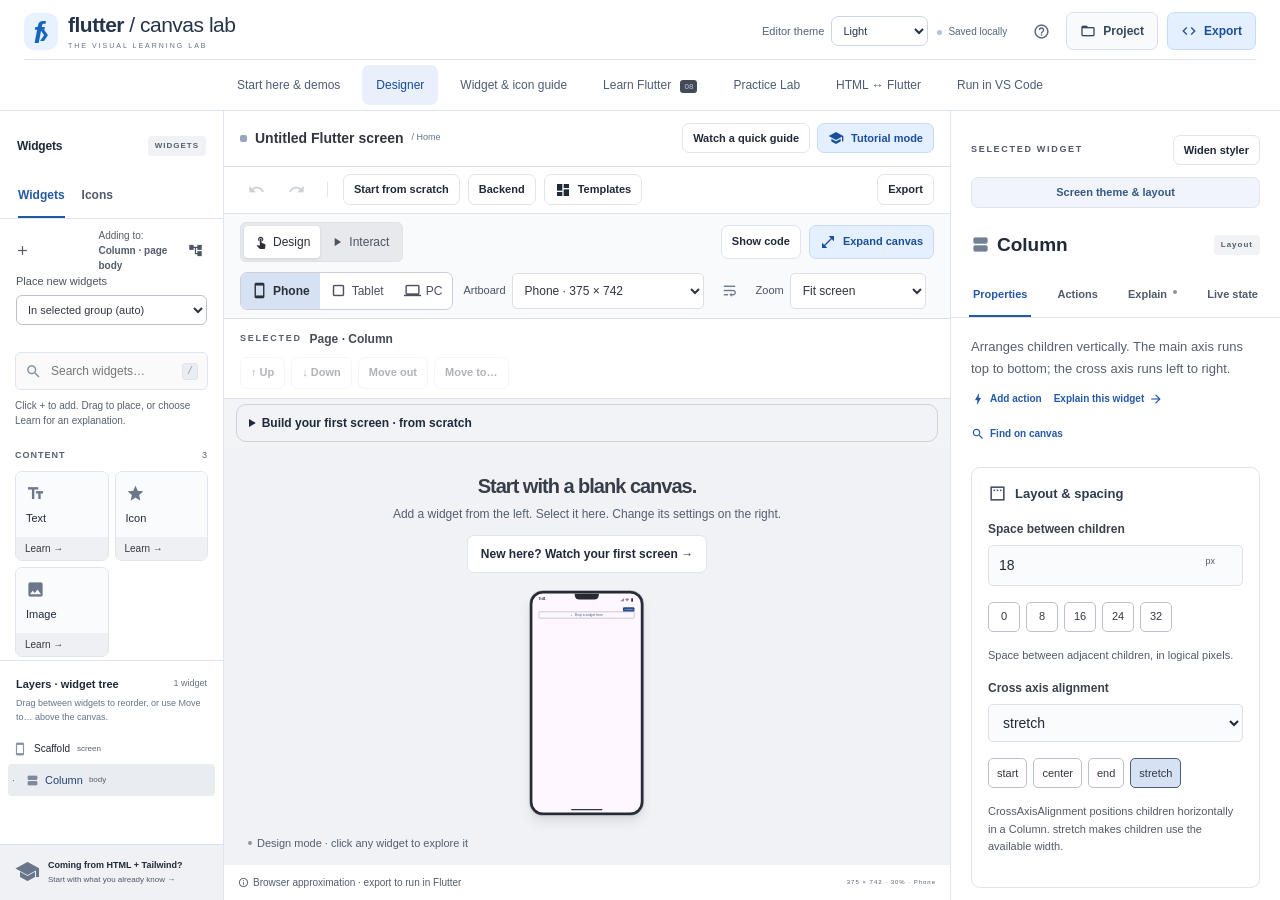
==== index.html @ f16d985b "site: publish the packaged Flutter Canvas Lab website" ====
<!doctype html>
<html lang="en">
  <head>
    <meta charset="utf-8" />
    <meta http-equiv="Content-Security-Policy" content="default-src 'self'; script-src 'self'; style-src 'self' 'unsafe-inline'; img-src 'self' https: data:; font-src 'self'; connect-src 'self'; object-src 'none'; base-uri 'self'; form-action 'none'" />
    <meta name="referrer" content="strict-origin-when-cross-origin" />
    <meta name="viewport" content="width=device-width, initial-scale=1" />
    <meta name="theme-color" content="#f8fafc" />
    <title>Flutter Canvas Lab · Build. See. Understand.</title>
    <link rel="icon" href="assets/favicon.svg" type="image/svg+xml" />
    <link rel="stylesheet" href="styles.min.css" />
    
    
    
    
    
    
    
    
    <script src="appearance.min.js"></script>
    <script defer src="app.min.js"></script>
    
    
    
    
    
    
    
    
    
    
    
    
  </head>
  <body>
    <header class="topbar">
      <a href="#" class="brand" aria-label="Flutter Canvas Lab home"
        ><span class="brand-mark">f<span>›</span></span
        ><span
          >flutter<span class="brand-light"> / canvas lab</span
          ><small>THE VISUAL LEARNING LAB</small></span
        ></a
      >
      <nav class="main-nav" aria-label="Workspace">
        <button data-view="journey">Start here &amp; demos</button>
        <button class="active" data-view="designer">Designer</button
        ><button data-view="tutorials">Widget &amp; icon guide</button>
        <button data-view="learn">
          Learn Flutter <span class="pill">08</span></button
        ><button data-view="lab">Practice Lab</button
        ><button data-view="reference">HTML ↔ Flutter</button
        ><button data-view="vscode">Run in VS Code</button>
      </nav>
      <div class="header-actions">
        <label class="editor-theme-label" for="editor-theme"
          >Editor theme<select id="editor-theme" aria-label="Editor theme">
            <option value="light">Light</option>
            <option value="dark">Dark</option>
            <option value="midnight">Midnight</option>
            <option value="warm">Warm paper</option>
            <option value="system">System</option>
          </select></label
        >
        <span id="save-status" class="save-status">Saved locally</span
        ><button
          class="icon-button header-help"
          id="help-button"
          title="Getting started and keyboard shortcuts"
          aria-label="Getting started help"
        >
          <span class="mi" data-icon="help_outline"></span></button
        ><button class="button light" id="project-button">
          <span class="mi" data-icon="folder_open"></span> Project</button
        ><button class="button mint" id="export-button">
          <span class="mi" data-icon="code"></span> Export
        </button>
      </div>
    </header>
    <div class="recovery-notice" id="recovery-notice" hidden role="status">
      <p>
        <strong>A saved project needs recovery.</strong> The original data was
        kept. Download it, or open your last project JSON backup.
      </p>
      <button class="button" id="recover-project">Download recovery copy</button
      ><button
        class="icon-button"
        id="dismiss-recovery"
        aria-label="Dismiss recovery notice"
      >
        ×
      </button>
    </div>
    <div class="storage-notice" id="storage-notice" hidden role="status">
      <p>
        <strong>This browser is not saving your changes.</strong> Download a
        project JSON backup before closing this page.
      </p>
      <button class="button" id="save-session-json">Save project JSON</button>
    </div>
    <div class="tab-notice" id="tab-notice" hidden role="status">
      <p>
        <strong>This project changed in another tab.</strong> Automatic saving
        is paused here so neither version is silently overwritten.
      </p>
      <button class="button" id="load-other-tab">
        Load other tab’s version</button
      ><button class="button" id="keep-this-tab">
        Keep this tab’s version
      </button>
    </div>
    <main id="designer-view" class="workspace">
      <aside class="left-panel panel" aria-label="Widget library and tree">
        <section
          id="interaction-map"
          hidden
          aria-label="Interactions in your design"
        ></section>
        <div class="panel-title">
          <h2>Widgets</h2>
          <span class="tag">WIDGETS</span>
        </div>
        <div class="left-tabs tabbar" role="tablist" aria-label="Library">
          <button
            class="active"
            id="widgets-tab"
            role="tab"
            aria-controls="library"
            aria-selected="true"
            data-library="widgets"
          >
            Widgets</button
          ><button
            id="icons-tab"
            role="tab"
            aria-controls="library"
            aria-selected="false"
            tabindex="-1"
            data-library="icons"
          >
            Icons
          </button>
        </div>
        <div class="add-target" id="add-target" aria-live="polite"></div>
        <label class="add-position-label" for="add-position"
          >Place new widgets
          <select id="add-position">
            <option value="auto">In selected group (auto)</option>
            <option value="inside">Inside selection</option>
            <option value="before">Before selection</option>
            <option value="after">After selection</option>
          </select>
        </label>
        <div class="search-wrap">
          <span class="mi" data-icon="search"></span
          ><input
            id="library-search"
            type="search"
            placeholder="Search widgets…"
            aria-label="Search library"
          /><kbd>/</kbd>
        </div>
        <div
          id="library"
          class="library"
          role="tabpanel"
          aria-labelledby="widgets-tab"
        ></div>
        <div class="tree-section">
          <div class="section-heading">
            <h2>Layers · widget tree</h2>
            <span id="node-count" class="muted"></span>
          </div>
          <p class="tiny muted">
            Drag between widgets to reorder, or use Move to… above the canvas.
          </p>
          <div id="tree" class="tree" aria-label="Widget hierarchy"></div>
        </div>
        <button class="lesson-nudge" data-open-lesson="0">
          <span class="mi" data-icon="school"></span
          ><span
            >Coming from HTML + Tailwind?<small
              >Start with what you already know →</small
            ></span
          >
        </button>
      </aside>
      <section class="center-panel" aria-label="Design canvas">
        <div class="designer-start">
          <div class="project-label">
            <span class="project-dot"></span
            ><strong id="project-title">My first Flutter screen</strong
            ><span class="muted">/ Home</span>
          </div>
          <div class="designer-help-actions">
            <button class="button compact" data-open-beginner>
              Watch a quick guide</button
            ><button
              class="button mint compact"
              id="walkthrough-toggle"
              aria-expanded="false"
              aria-controls="walkthrough"
            >
              <span class="mi" data-icon="school"></span>Tutorial mode
            </button>
          </div>
        </div>
        <div class="beginner-mobile-tools" aria-label="Find designer tools">
          <button class="button compact" data-designer-jump="widgets">
            Add widgets ↓
          </button>
          <button class="button compact" data-designer-jump="styler">
            Edit settings ↓
          </button>
        </div>
        <section
          id="walkthrough"
          class="walkthrough"
          aria-label="Build a screen tutorial"
          hidden
        ></section>
        <div class="canvas-toolbar">
          <div class="toolbar-actions">
            <button
              class="icon-button"
              id="undo"
              title="Undo (Ctrl/⌘ Z)"
              aria-label="Undo"
            >
              <span class="mi" data-icon="undo"></span></button
            ><button
              class="icon-button"
              id="redo"
              title="Redo (Ctrl/⌘ Shift Z)"
              aria-label="Redo"
            >
              <span class="mi" data-icon="redo"></span></button
            ><span class="toolbar-divider"></span
            ><button class="button compact" id="blank-button">
              Start from scratch
            </button>
            <button class="button compact" id="designer-export">Export</button>
            <button class="button compact" data-open-backend>Backend</button>
            <button class="button compact" id="template-button">
              <span class="mi" data-icon="dashboard"></span> Templates
            </button>
          </div>
        </div>
        <div class="canvas-controls">
          <div class="segmented" aria-label="Canvas mode">
            <button id="design-mode" class="active">
              <span class="mi" data-icon="touch_app"></span> Design</button
            ><button id="preview-mode">
              <span class="mi" data-icon="play_arrow"></span> Interact
            </button>
          </div>
          <button class="button compact" id="reset-preview" hidden>
            Reset values
          </button>
          <div class="device-controls">
            <div
              class="device-family"
              role="group"
              aria-label="Device category"
            >
              <button
                data-device-family="phone"
                aria-pressed="true"
                title="Design for phones"
              >
                <span class="mi" data-icon="smartphone"></span>Phone
              </button>
              <button
                data-device-family="tablet"
                aria-pressed="false"
                title="Design for tablets"
              >
                <span class="mi" data-icon="crop_square"></span>Tablet
              </button>
              <button
                data-device-family="desktop"
                aria-pressed="false"
                title="Design for desktop and PC"
              >
                <span class="mi" data-icon="laptop"></span>PC
              </button>
            </div>
            <label class="device-select-label" for="device-size"
              >Artboard
              <select id="device-size">
                <optgroup label="Phone">
                  <option value="320">Small phone · 320 × 640</option>
                  <option value="375" selected>Phone · 375 × 742</option>
                  <option value="430">Large phone · 430 × 932</option>
                </optgroup>
                <optgroup label="Tablet">
                  <option value="600">Small tablet · 600 × 960</option>
                  <option value="768">Tablet · 768 × 1024</option>
                  <option value="1024">Large tablet · 1024 × 1366</option>
                </optgroup>
                <optgroup label="Desktop / PC">
                  <option value="1280">Laptop · 1280 × 800</option>
                  <option value="1440">Desktop · 1440 × 900</option>
                  <option value="1920">Full HD · 1920 × 1080</option>
                </optgroup>
              </select>
            </label>
            <button
              class="icon-button"
              id="rotate-device"
              aria-label="Rotate artboard"
              title="Swap artboard width and height"
            >
              <span class="mi" data-icon="wrap_text"></span>
            </button>
            <label class="device-select-label" for="canvas-zoom"
              >Zoom
              <select id="canvas-zoom">
                <option value="fit" selected>Fit screen</option>
                <option value="width">Fit width</option>
                <option value="0.25">25%</option>
                <option value="0.5">50%</option>
                <option value="0.75">75%</option>
                <option value="0.85">85%</option>
                <option value="1">100% · actual size</option>
                <option value="1.25">125%</option>
                <option value="1.5">150%</option>
                <option value="2">200%</option>
              </select>
            </label>
          </div>
          <div class="canvas-view-actions">
            <button
              class="button compact"
              id="toggle-code"
              aria-expanded="false"
              aria-controls="code-panel"
            >
              Show code
            </button>
            <button
              class="button compact"
              id="focus-styler"
              aria-expanded="false"
              aria-controls="styler-panel"
              hidden
            >
              Show styler
            </button>
            <button
              class="button compact mint"
              id="expand-canvas"
              aria-pressed="false"
            >
              <span class="mi" data-icon="open_in_full"></span
              ><span>Expand canvas</span>
            </button>
          </div>
        </div>
        <div
          id="interaction-feedback"
          class="interaction-feedback"
          role="status"
          hidden
        ></div>
        <section
          id="placement-bar"
          class="placement-bar"
          aria-label="Widget placement"
        ></section>
        <section
          id="placement-picker"
          class="placement-picker"
          aria-label="Move selected widget"
          hidden
        >
          <div>
            <strong id="placement-source">Move widget</strong
            ><button class="inline-button" id="cancel-placement">Cancel</button>
          </div>
          <label for="placement-destination"
            >Destination<select id="placement-destination"></select
          ></label>
          <label for="placement-position"
            >Position<select id="placement-position">
              <option value="before">Before destination</option>
              <option value="after">After destination</option>
              <option value="inside">Inside destination</option>
            </select></label
          >
          <p id="placement-help"></p>
          <button class="button mint" id="apply-placement">Move here</button>
        </section>
        <details id="scratch-guide" class="scratch-guide">
          <summary>Build your first screen · from scratch</summary>
          <div id="scratch-steps"></div>
        </details>
        <div id="practice-strip" class="practice-strip" hidden></div>
        <div class="canvas-scroll">
          <div class="canvas-intro">
            <span class="eyebrow">YOUR IDEA, ONE WIDGET AT A TIME</span>
            <h1>Start with a blank canvas.</h1>
            <p>
              Add a widget from the left. Select it here. Change its settings on
              the right.
            </p>
            <button class="button" data-open-beginner="build">
              New here? Watch your first screen →
            </button>
          </div>
          <div class="phone-space" id="phone-space">
            <div class="phone" id="phone" role="group">
              <div class="desktop-chrome" aria-hidden="true">
                <span>● ● ●</span><span>Flutter app preview</span
                ><span>─ □ ×</span>
              </div>
              <div class="phone-status">
                <strong>9:41</strong><span class="phone-camera"></span>
                <div>
                  <span class="mi" data-icon="signal_cellular_alt"></span
                  ><span class="mi" data-icon="wifi"></span
                  ><span class="mi" data-icon="battery_full"></span>
                </div>
              </div>
              <div class="phone-appbar" id="phone-appbar"></div>
              <div id="phone-body" class="phone-body"></div>
              <div class="home-indicator"></div>
              <div
                id="preview-snackbar"
                class="preview-snackbar"
                role="status"
              ></div>
            </div>
          </div>
          <div class="canvas-caption">
            <span class="live-dot"></span
            ><span id="mode-caption"
              >Design mode · click any widget to explore it</span
            >
          </div>
        </div>
        <section
          class="code-dock"
          id="code-panel"
          aria-label="Generated code"
          hidden
        >
          <div class="code-toolbar">
            <div class="code-tabs">
              <button class="active" data-code="dart">Flutter / Dart</button
              ><button data-code="html">HTML + Tailwind</button>
            </div>
            <div>
              <span id="code-scope" class="tiny muted">Selected widget</span
              ><button
                class="icon-button"
                id="copy-code"
                title="Copy displayed code"
                aria-label="Copy displayed code"
              >
                <span class="mi" data-icon="content_copy"></span></button
              ><button
                class="icon-button"
                id="expand-code"
                title="Expand code"
                aria-label="Expand code"
              >
                <span class="mi" data-icon="open_in_full"></span>
              </button>
            </div>
          </div>
          <pre id="code-preview" tabindex="0"></pre>
        </section>
        <footer class="canvas-footer">
          <span
            ><span class="mi" data-icon="info_outline"></span> Browser
            approximation · export to run in Flutter</span
          ><span id="artboard-status" aria-live="polite"
            >375 × 742 · Fit screen</span
          >
        </footer>
      </section>
      <aside class="right-panel panel" id="styler-panel" aria-label="UI styler">
        <div class="inspector-heading">
          <div class="styler-title-row">
            <button class="button compact" id="close-focus-styler" hidden>
              Close styler
            </button>
            <span class="eyebrow">SELECTED WIDGET</span
            ><button
              class="button compact"
              id="expand-styler"
              aria-pressed="false"
              title="Give the styling controls more room"
            >
              Widen styler
            </button>
          </div>
          <button class="button compact screen-style-button" id="screen-tab">
            Screen theme &amp; layout
          </button>
          <div>
            <h2 id="selected-title">Text</h2>
            <span class="tag" id="selected-kind">CONTENT</span>
          </div>
        </div>
        <div class="tabbar">
          <button id="properties-tab" class="active">Properties</button>
          <button id="actions-tab">Actions</button>
          <button id="explain-tab" title="How this widget works">
            Explain <span class="hint-dot"></span>
          </button>
          <button id="state-tab">Live state</button>
        </div>
        <div id="inspector" class="inspector"></div>
      </aside>
    </main>
    <section
      id="tutorials-view"
      class="tutorials-view"
      aria-label="Widget and icon tutorials"
      hidden
    ></section>
    <section id="learn-view" class="learning-view" hidden></section>
    <section id="reference-view" class="reference-view" hidden></section>
    <section
      id="lab-view"
      class="lab-view"
      hidden
      aria-label="Practice Lab"
    ></section>
    <section
      id="vscode-view"
      class="vscode-view"
      hidden
      aria-label="Run your Flutter app in Visual Studio Code"
    ></section>
    <dialog id="modal"><div id="modal-content"></div></dialog>
    <section
      id="journey-view"
      class="journey-view"
      aria-label="Recorded tutorials and deployment guide"
      hidden
    ></section>
    <div id="toast" class="toast" role="status" aria-live="polite"></div>
    <input
      type="file"
      id="import-file"
      accept="application/json,.json"
      hidden
    />
  </body>
</html>
---- styles.min.css ----
@font-face{font-family:Material Icons;src:url(assets/MaterialIcons-Regular.otf) format("opentype");font-display:block}@font-face{font-family:Studio Roboto;src:url(assets/Roboto-Regular.ttf) format("truetype");font-weight:400;font-display:swap}:root{--ink: #25292f;--muted: #6e7b90;--line: #e4e6ea;--mint: #adc2e7;--green: #24447c;--paper: #f7f8fa;--soft: #eef0f4;--dark: #1a1c21;--code: #1b1e24;--panel: #fff;--font: -apple-system, BlinkMacSystemFont, "Segoe UI", sans-serif}*{box-sizing:border-box}body{margin:0;background:var(--paper);color:var(--ink);font:13px/1.5 var(--font)}button,input,select,textarea{font:inherit}button,a,input,select,textarea{-webkit-tap-highlight-color:transparent}button{cursor:pointer;color:inherit}button:disabled{opacity:.35;cursor:default}button{border:0}a{color:var(--green)}button,input,select,textarea,a{outline-offset:4px}button:focus-visible,a:focus-visible,input:focus-visible,select:focus-visible,textarea:focus-visible,[tabindex]:focus-visible{outline:2px solid #264882}button:active:not(:disabled){transform:translateY(1px)}button{transition:background .15s,box-shadow .15s,color .15s}button:hover:not(:disabled){filter:brightness(.97)}input,textarea,select{color:var(--ink)}[hidden]{display:none!important}h1,h2,h3,p{margin:0}h2{font-size:15px}h3{font-size:14px}small{font-size:11px}pre,code,kbd{font-family:SFMono-Regular,Consolas,Liberation Mono,monospace}pre{tab-size:2}pre{white-space:pre;overflow:auto}code{font-size:.94em}a{text-decoration:none}a:hover{text-decoration:underline}::selection{background:#adc2e7;color:#1a1c21}.mi{font-family:Material Icons;font-weight:400;font-style:normal;font-size:20px;display:inline-block;line-height:1;letter-spacing:normal;white-space:nowrap;word-wrap:normal;direction:ltr;-webkit-font-smoothing:antialiased;font-feature-settings:"liga";vertical-align:middle;flex-shrink:0}.sr-only{position:absolute;width:1px;height:1px;padding:0;margin:-1px;overflow:hidden;clip:rect(0,0,0,0);white-space:nowrap;border:0}.muted{color:var(--muted)}.tiny{font-size:11px}.eyebrow{font-size:9px;font-weight:700;letter-spacing:1.7px;color:var(--muted)}.tag{font-size:8px;font-weight:700;letter-spacing:1px;background:#f0f2f5;padding:4px 7px;border-radius:4px;color:#6b778c}.button{display:inline-flex;justify-content:center;align-items:center;gap:7px;min-height:36px;border:1px solid var(--line);border-radius:7px;padding:8px 13px;background:#fff;font-size:11px;font-weight:600;white-space:nowrap}.button .mi{font-size:16px}.button.mint{background:var(--mint);border-color:var(--mint);color:#24282f}.button.full{width:100%}.button.compact{padding:6px 10px;min-height:30px;font-size:10px}.button.danger{color:#b56b60}.icon-button{background:transparent;border-radius:5px;width:30px;height:30px;display:inline-flex;align-items:center;justify-content:center;color:#6d798d}.icon-button .mi{font-size:17px}.icon-button:hover{background:#eff1f4}.inline-button{background:none;font-size:10px;font-weight:600;color:var(--green);padding:7px 0;display:flex;align-items:center;gap:5px}.inline-button .mi{font-size:14px}.topbar{height:76px;display:flex;align-items:center;justify-content:space-between;padding:0 25px;background:var(--dark);color:#e4e7eb;gap:26px}.brand{display:flex;align-items:center;gap:10px;color:#fff;font-size:21px;font-weight:650;letter-spacing:-.5px;text-decoration:none;flex-shrink:0;line-height:1.2}.brand:hover{text-decoration:none}.brand-mark{height:37px;width:34px;background:var(--mint);border-radius:10px;font-size:30px;font-style:italic;font-weight:800;line-height:39px;color:#272b33;text-align:center;position:relative;overflow:hidden}.brand-mark>span{font-style:normal;font-size:30px;margin-left:-4px}.brand-light{font-weight:350;color:#d7dae0}.brand small{display:block;font-size:7px;font-weight:500;letter-spacing:2px;color:#8f98a8;margin-top:5px}.main-nav{display:flex;gap:8px;height:100%;align-items:center}.main-nav button{padding:11px 14px;background:transparent;color:#a0a8b6;font-size:11px;border-radius:7px;white-space:nowrap}.main-nav button.active{background:#2d323b;color:#e0e4eb}.pill{font-size:8px;background:#434a57;border-radius:3px;margin-left:6px;padding:2px 4px;color:#c1c9d6}.header-actions{display:flex;gap:9px;align-items:center}.header-actions .light{color:#dadde3;background:transparent;border-color:#434b58}.save-status{font-size:9px;color:#a7aebb;white-space:nowrap;margin-right:9px}.save-status:before{content:"";display:inline-block;width:5px;height:5px;border-radius:50%;background:#adc2e7;margin-right:6px}.save-status.unsaved:before{background:#f0c394}.workspace{display:grid;grid-template-columns:248px minmax(350px,1fr) 282px;min-height:calc(100vh - 76px)}.panel{background:var(--panel)}.left-panel{border-right:1px solid var(--line);display:flex;flex-direction:column;max-height:calc(100vh - 76px);position:sticky;top:0;min-height:670px}.panel-title{display:flex;align-items:center;justify-content:space-between;padding:25px 17px 18px;gap:5px}.panel-title h2{font-size:12px;font-weight:650;letter-spacing:-.2px}.tabbar{display:flex;gap:17px;border-bottom:1px solid var(--line);padding:0 18px}.tabbar button{background:none;padding:10px 0;border-bottom:2px solid transparent;color:#838d9f;font-size:11px;font-weight:600;white-space:nowrap}.tabbar button.active{border-bottom-color:var(--green);color:var(--green)}.search-wrap{display:flex;align-items:center;gap:7px;border:1px solid var(--line);background:#fafafb;border-radius:6px;padding:8px 9px;margin:17px 15px 8px}.search-wrap>.mi{font-size:17px;color:#848fa1}.search-wrap input{border:0;background:none;outline:0;min-width:0;flex:1;font-size:10px}.search-wrap:focus-within{border-color:#7f8a9d;box-shadow:0 0 0 2px #e9ecf0}.search-wrap kbd{color:#959eae;font-size:10px;border:1px solid var(--line);padding:0 4px;border-radius:3px}.library{padding:0 15px 12px;overflow-y:auto;flex:1 1 420px;min-height:210px;scrollbar-width:thin;scrollbar-color:#dddfe4 transparent}.library-hint{font-size:9px;color:#8c95a6;padding:0 0 8px}.widget-group h3{font-size:9px;text-transform:uppercase;letter-spacing:1px;color:#7a8599;display:flex;justify-content:space-between;margin:13px 0 8px}.widget-group h3 span{font-weight:400;color:#adb4c0}.widget-grid{display:grid;grid-template-columns:1fr 1fr;gap:6px}.widget-tile{position:relative;display:flex;flex-direction:column;align-items:flex-start;justify-content:center;gap:7px;background:#fafbfc;border:1px solid #e8eaee;border-radius:6px;padding:11px 10px 9px;min-height:65px;text-align:left;overflow:hidden}.widget-tile>.mi{font-size:19px;color:#6b778b}.widget-tile>span:not(.mi){font-size:9px}.widget-tile:hover{border-color:#838ea0;background:#f0f1f4!important}.tile-plus{position:absolute;top:5px;right:7px;color:#a0a8b6;opacity:0}.widget-tile:hover .tile-plus{opacity:1}.icon-grid{display:grid;grid-template-columns:repeat(3,1fr);gap:5px}.icon-tile{min-height:66px;display:flex;flex-direction:column;align-items:center;gap:6px;background:#f7f8fa;border:1px solid var(--line);border-radius:5px;padding:10px 4px}.icon-tile .mi{font-size:23px;color:#596273}.icon-tile span:last-child{font-size:8px;line-height:1.2;overflow-wrap:anywhere}.empty-message{padding:25px 5px;color:var(--muted);font-size:11px}.tree-section{border-top:1px solid var(--line);padding:15px 0 0;flex:0 1 290px;min-height:180px;display:flex;flex-direction:column}.section-heading{display:flex;align-items:center;justify-content:space-between;padding:0 16px}.section-heading h2{font-size:11px}.section-heading>span{font-size:9px}.tree-section>.tiny{padding:5px 16px;font-size:9px}.tree{overflow:auto;padding:8px 8px 15px;scrollbar-width:thin}.tree-row{display:flex;align-items:center;gap:6px;font-size:10px;min-height:29px;padding:5px 6px 5px calc(var(--depth) * 12px + 4px);border-radius:4px;cursor:pointer;white-space:nowrap;user-select:none}.tree-row:hover{background:#f1f2f5}.tree-row.active{background:#e9ecf0;color:#224177}.tree-row .mi{font-size:13px;color:#7e899c}.tree-row small{font-size:8px;color:#9da5b3;max-width:70px;overflow:hidden;text-overflow:ellipsis}.tree-branch{width:8px;font-size:10px;color:#98a0af}.tree-shell{display:flex;gap:7px;padding:4px 5px 8px;font-size:10px;align-items:center}.tree-shell .mi{font-size:14px;color:#8993a4}.tree-shell small{color:#9da6b4;font-size:8px}.lesson-nudge{display:flex;align-items:center;gap:9px;background:#eff1f4;border-top:1px solid #dde1e8;padding:14px 15px;text-align:left;flex-shrink:0}.lesson-nudge>.mi{font-size:24px;color:#697589}.lesson-nudge>span{font-size:9px;font-weight:600}.lesson-nudge small{display:block;font-size:8px;font-weight:400;color:#848fa1;margin-top:2px}.center-panel{min-width:0;display:flex;flex-direction:column;background:#f3f4f6;max-height:calc(100vh - 76px);min-height:900px}.canvas-toolbar{height:58px;display:flex;justify-content:space-between;align-items:center;padding:0 23px;background:#fff;border-bottom:1px solid var(--line);gap:12px;flex-shrink:0}.project-label{display:flex;align-items:center;gap:8px;min-width:0;font-size:10px}.project-label strong{font-weight:600;white-space:nowrap;overflow:hidden;text-overflow:ellipsis;max-width:230px}.project-label>.muted{white-space:nowrap;font-size:9px}.project-dot{background:#98a4ba;width:7px;height:7px;border-radius:2px;flex-shrink:0}.toolbar-actions{display:flex;align-items:center;gap:4px}.toolbar-divider{height:15px;width:1px;background:var(--line);margin:0 7px}.canvas-controls{display:flex;align-items:center;justify-content:space-between;padding:14px 22px 0;flex-shrink:0}.segmented{display:flex;padding:3px;background:#e7e9ec;border:1px solid #dfe2e6;border-radius:6px}.segmented button{font-size:9px;padding:5px 8px;border-radius:4px;display:flex;align-items:center;gap:5px;background:none;color:#7a8599}.segmented button .mi{font-size:14px}.segmented button.active{background:#fff;box-shadow:0 1px 3px #252a3120;color:#3e495c}.device-controls{display:flex;gap:6px}.device-controls select{font-size:9px;background:#f9f9fa;border:1px solid #dddfe4;border-radius:5px;padding:5px 7px;color:#717d92;max-width:140px}.canvas-scroll{background-image:radial-gradient(#c5cad256 .8px,transparent .8px);background-size:16px 16px;overflow:auto;flex:1;min-height:440px;display:flex;flex-direction:column;align-items:center;padding:0 22px 22px;scrollbar-width:thin}.canvas-intro{text-align:center;margin:23px 0 25px;flex-shrink:0}.canvas-intro .eyebrow{font-size:7px;letter-spacing:1.8px;color:#848ea0}.canvas-intro h1{font-size:26px;font-weight:600;letter-spacing:-1px;margin:6px 0;color:#383e49}.canvas-intro p{color:#828d9f;font-size:10px}.phone-space{position:relative;flex-shrink:0;margin:0 auto}.phone{position:absolute;transform-origin:top left;background:var(--app-background);height:742px;border:8px solid #262a32;border-radius:43px;box-shadow:0 0 0 1px #515a69,0 0 0 3px #d5d8de,0 25px 38px #33384218,0 9px 13px #33384210;overflow:hidden;display:flex;flex-direction:column;font-family:Studio Roboto,Roboto,sans-serif;color:#25292f}.phone-status{height:39px;display:flex;align-items:center;justify-content:space-between;flex-shrink:0;padding:0 21px;position:relative;font-family:var(--font);font-size:11px;letter-spacing:.3px}.phone-status>div{display:flex;align-items:center;gap:3px}.phone-status .mi{font-size:14px}.phone-camera{position:absolute;width:80px;height:20px;background:#262a32;border-radius:0 0 15px 15px;left:50%;top:0;transform:translate(-50%)}.phone-appbar{font-size:16px;padding:14px 22px 12px;border-bottom:1px solid #e0e3e866;flex-shrink:0}.phone-appbar strong{font-weight:500}.phone-body{overflow:auto;flex:1;scrollbar-width:none;position:relative}.phone-body::-webkit-scrollbar{display:none}.home-indicator{width:104px;height:4px;border-radius:3px;background:#313740;margin:12px auto 8px;flex-shrink:0}.preview-node{position:relative;max-width:100%;min-width:0;line-height:1.42;flex-shrink:0}.preview-node.selected:after,.preview-node:hover:not(.selected):after{content:"";position:absolute;inset:-3px;border:1px solid #647797;border-radius:3px;pointer-events:none;z-index:5}.preview-node:hover:not(.selected):after{border-style:dashed;border-color:#b9c1d0}.preview-node.selected:before{content:attr(data-widget-name);position:absolute;right:-3px;top:-17px;background:#294e8e;color:#fff;border-radius:3px 3px 0 0;font:8px/14px var(--font);padding:0 5px;z-index:6;pointer-events:none}.phone-body:not(.interacting) .preview-node{cursor:pointer}.phone-body:not(.interacting) .preview-node button,.phone-body:not(.interacting) .preview-node input,.phone-body:not(.interacting) .preview-node select{pointer-events:none}.phone-body.interacting .preview-node:after,.phone-body.interacting .preview-node:before{display:none}.widget-Row>.preview-node{flex:1 1 0;min-width:0}.widget-Stack>.preview-node{grid-area:1/1}.widget-Icon{text-align:center;line-height:1}.widget-Icon>.mi{font-size:inherit}.widget-Image img{display:block}.widget-Chip{width:fit-content}.preview-chip{display:inline-flex;gap:6px;align-items:center;border-radius:9px;padding:7px 10px;font-size:10px;font-weight:600;white-space:normal}.preview-chip .mi{font-size:15px}.preview-button{display:block;width:100%;padding:16px 18px;font-family:inherit;font-size:14px;line-height:1.4;border:1px solid transparent;min-height:49px;overflow-wrap:anywhere}.ElevatedButton{background:var(--button-color);color:#fff;box-shadow:0 2px 4px #282d3511}.OutlinedButton{border-color:var(--button-color);color:var(--button-color);background:none}.TextButton{color:var(--button-color);background:none}.preview-icon-button{display:flex;align-items:center;justify-content:center;margin:auto;min-width:44px;min-height:44px;padding:8px;border-radius:50%;background:none}.preview-icon-button:hover{background:#25293010}.preview-icon-button>.mi{font-size:inherit}.widget-IconButton:has(+*){flex-grow:0}.preview-progress{height:6px;background:#e3e6ea;border-radius:8px;overflow:hidden}.preview-progress>div{height:100%;border-radius:inherit}.preview-list-tile{display:flex;align-items:center;gap:14px;width:100%;padding:14px 8px;background:none;font:inherit;font-size:14px;text-align:left}.preview-list-tile>span:not(.mi){flex:1}.preview-list-tile small{display:block;color:#6c788d;margin-top:3px;font-size:12px}.preview-list-tile>.mi{color:var(--app-primary)}.widget-Divider hr{width:100%;margin:0;border:0;border-top:1px solid}.empty-slot{height:56px;min-width:60px;flex:1;display:flex;align-items:center;justify-content:center;border:1px dashed #bac0ca;border-radius:5px;color:#98a1b0;font:11px var(--font)}.interacting .empty-slot{border:none}.preview-field{display:block;position:relative;padding-top:5px}.preview-field>span{font-size:11px;position:absolute;top:-3px;left:12px;background:var(--app-background);padding:0 4px;color:#636e80}.preview-field input{border:1px solid #8b95a6;border-radius:5px;background:transparent;width:100%;padding:17px 14px;font-size:15px}.preview-check{display:flex;justify-content:space-between;align-items:center;gap:15px;min-height:48px;font-size:14px;position:relative;cursor:pointer}.preview-check input{position:absolute;right:5px;opacity:0;width:24px;height:24px}.check-visual{border:2px solid #8791a2;border-radius:3px;height:19px;width:19px;display:block;flex-shrink:0;pointer-events:none}.preview-check input:checked+.check-visual{background:var(--app-primary);border-color:var(--app-primary)}.preview-check input:checked+.check-visual:after{content:"\2713";display:block;color:#fff;line-height:14px;text-align:center;font-size:13px}.preview-check input:focus-visible+.check-visual{outline:2px solid var(--green);outline-offset:4px}.is-switch .check-visual{height:27px;width:45px;border-radius:20px;background:#e2e5e9;position:relative}.is-switch .check-visual:after{content:""!important;width:16px;height:16px;border-radius:50%;background:#8791a2;position:absolute;left:3px;top:3px;transition:left .15s}.is-switch input:checked+.check-visual:after{left:21px;background:#fff}.preview-slider{display:block;font-size:14px}.preview-slider>span{display:flex;justify-content:space-between}.preview-slider output{font-size:12px;color:var(--app-primary)}.preview-slider input{width:100%;accent-color:var(--app-primary);margin:16px 0 6px}.preview-dropdown{display:block;font-size:13px}.preview-dropdown select{display:block;width:100%;padding:12px 0;border:0;border-bottom:1px solid #8a94a5;background:none}.spinner{display:block;margin:auto;border:3px solid;border-radius:50%;animation:spin 1s linear infinite}.image-fallback{display:flex;flex-direction:column;justify-content:center;align-items:center;gap:10px;background:#e7e9ed;color:#8b94a5;font-size:11px}.image-fallback .mi{font-size:34px}@keyframes spin{to{transform:rotate(360deg)}}.canvas-caption{font-size:9px;display:flex;gap:5px;align-items:center;color:#8b94a5;white-space:nowrap;flex-shrink:0;margin-top:20px}.live-dot{background:#8d97a8;width:4px;height:4px;border-radius:50%}.code-dock{height:202px;flex-shrink:0;background:var(--code);color:#ced4df;border-top:1px solid #3c424d}.code-toolbar{display:flex;justify-content:space-between;align-items:center;border-bottom:1px solid #3a414c;padding:0 17px;height:42px}.code-tabs{display:flex;gap:19px;align-self:stretch}.code-tabs button{font-size:10px;background:none;color:#8993a5;padding:0 1px;border-bottom:2px solid transparent}.code-tabs button.active{color:#bfd0ed;border-bottom-color:#89a8dd}.code-toolbar>div:last-child{display:flex;align-items:center;gap:7px}.code-toolbar .tiny{font-size:8px;color:#768195}.code-toolbar .icon-button{color:#9099a9}.code-toolbar .icon-button:hover{background:#30353e}.code-dock pre{font-size:10px;line-height:1.8;padding:12px 23px;margin:0;height:159px;color:#cdd1d9;scrollbar-color:#464e5b transparent;scrollbar-width:thin}.syntax-comment{color:#9aa9bf}.syntax-keyword{color:#e2bd87}.syntax-type{color:#97b2e1}.syntax-string{color:#8caade}.canvas-footer{background:#fff;display:flex;justify-content:space-between;align-items:center;gap:12px;padding:9px 14px;font-size:8px;color:#949dac;flex-shrink:0}.canvas-footer>span:first-child{display:flex;align-items:center;gap:4px}.canvas-footer .mi{font-size:11px}.canvas-footer>span:last-child{font-size:6px;letter-spacing:1px}.right-panel{border-left:1px solid var(--line);max-height:calc(100vh - 76px);min-height:670px;display:flex;flex-direction:column;position:sticky;top:0}.inspector-heading{padding:22px 20px 17px}.inspector-heading>.eyebrow{font-size:8px}.inspector-heading>div{display:flex;align-items:center;justify-content:space-between;gap:5px;margin-top:8px}.inspector-heading h2{font-size:14px;overflow-wrap:anywhere;line-height:1.4;display:flex;align-items:center;gap:7px}.inspector-heading h2 .mi{font-size:19px;color:#737f93}.hint-dot{display:inline-block;width:4px;height:4px;border-radius:50%;background:#8b94a5;vertical-align:top;margin:4px 0 0 3px}.inspector{padding:19px 20px 25px;overflow-y:auto;scrollbar-width:thin;flex:1}.widget-summary>p{color:#788397;font-size:10px;line-height:1.75}.widget-summary .inline-button{margin-top:3px}.property-fields{margin-top:19px}.field{display:block;margin-bottom:16px;min-width:0}.field>span{display:block;font-size:10px;font-weight:500;color:#687488;margin-bottom:7px}.field textarea,.field select,.field input[type=number]{width:100%;border:1px solid #dee0e5;border-radius:5px;padding:9px 10px;background:#fafbfc;font-size:11px;min-width:0}.field textarea{resize:vertical;display:block;line-height:1.6;min-height:36px}.field textarea:focus,.field select:focus,.field input:focus{border-color:#969faf}.color-control{display:flex;align-items:center;gap:10px;border:1px solid #dee0e5;border-radius:5px;background:#fafbfc;padding:6px 8px}.color-control input{border:0;width:25px;height:25px;padding:0;background:none;cursor:pointer}.color-control>span{font-family:monospace;font-size:11px;color:#737f94}.number-control{position:relative}.number-control>span{position:absolute;right:28px;top:10px;font-size:9px;color:#a0a8b6;pointer-events:none}.field-toggle{display:flex;align-items:center;justify-content:space-between;gap:10px;padding:8px 0}.field-toggle>span{margin:0}.field-toggle input{accent-color:var(--green);width:16px;height:16px}.child-info{font-size:9px;display:flex;align-items:center;gap:7px;padding:10px;background:#f1f3f6;border-radius:5px;color:#7f8a9c}.child-info .mi{font-size:15px}.inspector-divider{height:1px;background:var(--line);margin:22px -20px}.analogy-card{border:1px solid #dfe2e6;background:#f2f3f6;border-radius:8px;padding:14px}.analogy-card .eyebrow{font-size:7px;color:#798498;letter-spacing:1.2px}.analogy-card p{font-size:11px;color:#636e81;line-height:1.7;margin-top:8px}.analogy-card.small p{font-size:10px}.inspector-subtitle{font-size:10px;font-weight:600;color:#667184;margin:23px 0 10px}.arrange-actions{display:flex;gap:8px;margin-bottom:16px}.arrange-actions button{flex:1;padding:5px;min-height:31px}.arrange-actions .mi{font-size:15px}.note{display:flex;align-items:flex-start;gap:8px;background:#f3f4f6;padding:12px;border-radius:6px;font-size:10px;line-height:1.75;color:#768296;margin:15px 0}.note .mi{font-size:16px;flex-shrink:0;margin-top:2px}.explain-lead{padding:2px 0 22px}.explain-icon{height:40px;width:40px;background:#e2eaf7;border-radius:12px;display:flex;align-items:center;justify-content:center;color:#646f82;margin-bottom:15px}.explain-lead h3{font-size:21px;letter-spacing:-.5px;margin-bottom:9px}.explain-lead p{font-size:11px;color:#717d91;line-height:1.8}.small-code{background:var(--code);color:#c7ccd4;padding:13px;border-radius:7px;font-size:9px;line-height:1.8;max-height:240px}.property-glossary{margin:18px 0;font-size:10px}.property-glossary dt{font-family:monospace;color:#274a87;font-size:11px;margin:15px 0 4px}.property-glossary dd{margin:0;color:#727e92;line-height:1.8}.docs-link{display:flex;align-items:center;gap:6px;font-size:10px;color:#606b7d;margin:16px 0}.docs-link .mi{font-size:13px}.drop-target{outline:2px dashed #254680!important;outline-offset:2px;background-color:#adc2e744!important}.toast{position:fixed;bottom:26px;left:50%;transform:translate(-50%,15px);background:#252930;color:#e3eaf7;box-shadow:0 5px 25px #1a1c2126;border:1px solid #4a525f;border-radius:9px;padding:13px 21px;font-size:12px;max-width:90vw;z-index:100;opacity:0;pointer-events:none;transition:opacity .2s,transform .2s}.toast.visible{opacity:1;transform:translate(-50%)}.preview-snackbar{position:absolute;bottom:25px;left:15px;right:15px;background:#2a2e36;color:#fff;padding:13px 16px;border-radius:5px;font-size:13px;box-shadow:0 4px 12px #23272d22;z-index:20;opacity:0;pointer-events:none;transform:translateY(10px);transition:.2s}.preview-snackbar.visible{opacity:1;transform:translateY(0)}dialog{width:min(620px,94vw);max-height:88vh;border:1px solid #dadde3;border-radius:15px;padding:28px;box-shadow:0 25px 100px #1f232930;color:var(--ink);background:#fff}dialog.wide{width:min(1000px,94vw)}dialog::backdrop{background:#1b1e2355;backdrop-filter:blur(5px)}.modal-heading{display:flex;justify-content:space-between;align-items:flex-start;gap:20px;margin-bottom:25px}.modal-heading h2{font-size:22px;letter-spacing:-.5px;font-weight:600}.modal-heading p{font-size:11px;color:#7e899b;margin-top:6px;line-height:1.7}.modal-heading .icon-button{flex-shrink:0}.export-actions,.project-file-actions{display:flex;gap:9px;margin-bottom:24px;flex-wrap:wrap}.export-layout{display:grid;grid-template-columns:minmax(0,1fr) 205px;gap:25px}.export-code{background:var(--code);color:#cdd1d8;border-radius:9px;padding:18px;font-size:10px;line-height:1.8;max-height:52vh;margin-top:9px}.export-layout aside h3{font-size:13px;margin:6px 0 16px}.export-layout ol{font-size:11px;color:#717d91;line-height:1.8;padding-left:17px}.export-layout li{padding-left:4px;margin-bottom:13px}.export-layout li code{display:block;font-size:10px;background:#eff1f4;padding:5px 8px;border-radius:4px;margin-top:5px;color:#535c6b}.export-layout pre{font-size:10px;background:#eff1f4;padding:8px;border-radius:4px}.settings-grid{display:grid;grid-template-columns:1fr 1fr;gap:0 20px;margin-top:19px}.template-grid{display:grid;grid-template-columns:1fr 1fr;gap:13px}.template-card{text-align:left;display:flex;flex-direction:column;border-radius:10px;padding:22px;background:#f0f2f5;min-height:208px;border:1px solid #dfe3ea;align-items:flex-start}.template-symbol{width:39px;height:39px;border:1px solid #4c597120;background:#ffffff80;display:flex;align-items:center;justify-content:center;border-radius:11px;margin-bottom:20px}.template-card strong{font-size:15px;font-weight:600}.template-card p{font-size:11px;line-height:1.7;color:#6b778b;margin-top:6px}.template-link{display:flex;align-items:center;gap:8px;font-size:10px;color:#5a6374;font-weight:600;margin-top:auto;padding-top:17px}.template-link .mi{font-size:14px}.peach-card{background:#fbf2e8;border-color:#f1e7d6}.peach-card .template-symbol{color:#bc9163}.lavender-card{background:#f2f0fa;border-color:#e7e2f1}.lavender-card .template-symbol{color:#9486b5}.neutral-card{background:#f4f5f7}.learning-view{display:grid;grid-template-columns:315px minmax(0,1fr);max-width:1400px;margin:auto;min-height:calc(100vh - 76px)}.lesson-sidebar{padding:46px 27px;border-right:1px solid var(--line);background:#eef0f4}.lesson-sidebar h1{font-size:26px;line-height:1.25;letter-spacing:-.8px;margin:16px 0;color:#3c424d}.lesson-sidebar>p{font-size:11px;color:#808b9d;line-height:1.9}.lesson-progress{margin:27px 0;font-size:9px;color:#737f94}.lesson-progress>div{height:4px;background:#dbdee4;border-radius:4px;margin-top:10px;overflow:hidden}.lesson-progress i{display:block;background:#7e899b;height:100%}.lesson-sidebar nav{display:flex;flex-direction:column;gap:6px;margin:0 -10px}.lesson-sidebar nav button{display:flex;align-items:center;gap:12px;background:none;text-align:left;border:1px solid transparent;padding:13px 9px;border-radius:7px;font-size:11px}.lesson-sidebar nav button.active{background:#fff;border-color:#dddfe4;box-shadow:0 2px 3px #373d4710}.lesson-number{font-size:10px;color:#919bab;align-self:flex-start;margin-top:2px}.lesson-sidebar nav button.active .lesson-number{color:#294f8f}.lesson-sidebar nav button>span:nth-child(2){flex:1;font-weight:500;color:#535c6b}.lesson-sidebar nav small{display:block;font-weight:400;font-size:8px;color:#848fa1;margin-top:3px}.lesson-sidebar nav .mi{font-size:16px;color:#949dad}.lesson-article{padding:51px 55px 55px;max-width:1010px}.lesson-kicker{display:flex;align-items:center;gap:10px;font-size:8px;letter-spacing:1.4px;color:#848ea0}.lesson-kicker>.mi{font-size:22px;color:#6c788c}.lesson-kicker>span:last-child{margin-left:auto;letter-spacing:0}.lesson-article h2{font-size:36px;font-weight:600;letter-spacing:-1.3px;margin:20px 0 16px;line-height:1.2}.lesson-intro{font-size:17px!important;color:#657084!important;line-height:1.75!important;margin-bottom:27px!important}.lesson-article>p{font-size:13px;line-height:1.95;color:#6f7c91;margin-bottom:17px}.comparison{display:grid;grid-template-columns:minmax(0,1fr) minmax(0,1fr);gap:12px;margin:27px 0 31px}.comparison>section{background:#1e2126;border-radius:8px;overflow:hidden;min-width:0}.comparison>section>div{padding:14px 16px;border-bottom:1px solid #373d48;color:#adb3bf;font-size:8px;letter-spacing:1px;display:flex;gap:7px;align-items:center}.code-dot{width:5px;height:5px;border-radius:50%;background:#779ad7}.code-dot.html-dot{background:#dbbf8b}.comparison pre{padding:16px;font-size:10px;line-height:1.9;color:#c4c9d1;margin:0;min-height:230px}.practice-box{display:flex;align-items:flex-start;gap:17px;padding:23px 25px;background:#e8eaef;border:1px solid #d9dee6;border-radius:10px;margin:30px 0}.practice-box>span{display:flex;align-items:center;justify-content:center;width:35px;height:35px;border-radius:10px;background:#d7dce5;color:#697589;flex-shrink:0}.practice-box .eyebrow{color:#798497;font-size:8px}.practice-box h3{font-size:17px;letter-spacing:-.3px;margin:5px 0 10px;color:#3f4b5f}.practice-box p{font-size:12px;line-height:1.9;color:#737f93;margin-bottom:16px}.quiz{margin:30px 0}.quiz .eyebrow{font-size:8px}.quiz h3{font-size:16px;line-height:1.6;margin:8px 0 14px;font-weight:500}.quiz>div{display:flex;flex-direction:column;gap:7px}.quiz button{display:flex;align-items:center;gap:12px;padding:13px;background:#fff;border:1px solid #dcdfe4;text-align:left;border-radius:7px;font-size:11px;color:#677286}.quiz button>span{display:flex;align-items:center;justify-content:center;border:1px solid #dee0e5;border-radius:4px;width:23px;height:23px;font-size:9px;background:#f6f7f9;flex-shrink:0}.quiz button.correct{border-color:#8796af;background:#eceef2}.quiz button.incorrect{border-color:#dfaa97;background:#fcf2ea}.quiz>p{font-size:11px;line-height:1.7;color:#5c6677;margin-top:13px}.lesson-bottom{border-top:1px solid var(--line);padding-top:25px;display:flex;align-items:center;justify-content:space-between;gap:20px}.lesson-bottom>a{font-size:10px;color:#7c879b}.reference-view{padding:50px 40px;max-width:1250px;margin:auto}.reference-heading{text-align:center}.reference-heading h1{font-size:42px;font-weight:600;letter-spacing:-1.5px;line-height:1.15;margin:16px 0;color:#3e4550}.reference-heading>p{font-size:13px;color:#818c9e}.reference-heading .search-wrap{max-width:440px;margin:28px auto 25px;padding:13px 15px;background:#fff}.reference-heading .search-wrap input{font-size:12px}.reference-note{display:flex;gap:12px;align-items:center;background:#ebedf1;padding:16px 22px;border:1px solid #dfe2e6;border-radius:8px;color:#6e7a8f;font-size:11px;margin:25px 0}.reference-note .mi{color:#7c879b}.reference-table-wrap{border:1px solid #dee0e5;border-radius:9px;overflow:auto;background:#fff}.reference-table{border-collapse:collapse;width:100%;text-align:left;min-width:700px}.reference-table thead th{padding:16px 19px;font-size:9px;text-transform:uppercase;letter-spacing:1px;background:#eceef1;color:#798497;font-weight:500}.reference-table tbody td,.reference-table tbody th{padding:15px 19px;border-top:1px solid #e5e8ee;font-size:11px;vertical-align:top;line-height:1.8}.reference-table tbody th{font-weight:500;width:16%;color:#4f5867}.reference-table tbody td:nth-child(2){width:26%;color:#a08c61}.reference-table tbody td:nth-child(3){width:30%;color:#52617a}.reference-table tbody td:nth-child(4){color:#858fa1}.reference-table tbody tr:hover{background:#fafafb}.reference-table code{font-size:10px}.reference-bottom{text-align:center;padding:40px}.reference-bottom p{font-size:16px;color:#616b7d;margin-bottom:17px}.reference-bottom a{display:block;font-size:10px;color:#818c9e;margin-top:20px}@media(min-width:1500px){.workspace{grid-template-columns:265px minmax(350px,1fr) 310px}.panel-title{padding-left:21px;padding-right:21px}.widget-tile{min-height:73px}.widget-tile>span:not(.mi){font-size:10px}.library{padding-left:19px;padding-right:19px}.canvas-intro h1{font-size:29px}.center-panel{min-height:950px}.inspector{padding:23px}.inspector-divider{margin-left:-23px;margin-right:-23px}.inspector-heading{padding:24px 23px 20px}.field>span{font-size:11px}.widget-summary>p{font-size:11px}}@media(max-width:1200px){.topbar{gap:14px;padding:0 18px}.brand{font-size:18px}.main-nav{gap:3px}.main-nav button{padding:9px 10px;font-size:10px}.save-status{display:none}.workspace{grid-template-columns:215px minmax(320px,1fr) 249px}.panel-title{padding-left:14px;padding-right:14px}.panel-title .tag{display:none}.inspector-heading,.inspector{padding-left:16px;padding-right:16px}.canvas-toolbar{padding:0 15px}.project-label>.muted{display:none}.project-label strong{max-width:160px;font-size:9px}.canvas-controls{padding-left:14px;padding-right:14px}.toolbar-divider{margin:0 2px}.code-toolbar .tiny{display:none}.lesson-article{padding:45px 35px}.learning-view{grid-template-columns:290px 1fr}.comparison{grid-template-columns:1fr}.comparison pre{min-height:0}.inspector-heading h2{font-size:12px}.inspector-heading .tag{font-size:7px}}@media(max-width:980px){.topbar{height:auto;min-height:76px;flex-wrap:wrap;padding:15px 20px 0;gap:10px}.brand{order:0}.header-actions{order:1;margin-left:auto}.main-nav{order:2;width:100%;justify-content:center;border-top:1px solid #343943;padding:5px 0;margin-top:6px}.main-nav button{padding:9px 20px}.workspace{grid-template-columns:200px minmax(300px,1fr) 235px}.left-panel,.right-panel{min-height:800px;max-height:calc(100vh - 125px)}.center-panel{max-height:none;min-height:1000px}.canvas-controls{flex-wrap:wrap;gap:10px}.canvas-toolbar{height:auto;min-height:60px;flex-wrap:wrap;padding:10px 14px;gap:4px}.project-label strong{max-width:200px}.canvas-footer>span:last-child{display:none}.canvas-scroll{padding-left:10px;padding-right:10px}.device-controls select{font-size:8px}.canvas-intro h1{font-size:23px}.canvas-intro p{font-size:9px}.canvas-caption{font-size:8px}.code-toolbar{padding:0 12px}.code-tabs{gap:12px}.code-tabs button{font-size:9px}.code-toolbar .icon-button{width:22px}.canvas-caption{white-space:normal;text-align:center}.learning-view{grid-template-columns:255px 1fr}.lesson-sidebar{padding:35px 20px}.lesson-sidebar h1{font-size:22px}.lesson-article{padding:35px 27px}.lesson-article h2{font-size:29px}.lesson-intro{font-size:15px!important}.reference-view{padding:35px 25px}}@media(max-width:780px){.workspace{grid-template-columns:190px minmax(300px,1fr)}.right-panel{grid-column:1/-1;position:static;max-height:none;min-height:0;border-top:1px solid var(--line);border-left:0}.inspector{overflow:visible;padding:20px}.property-fields{display:grid;grid-template-columns:1fr 1fr;gap:0 20px}.inspector-heading{padding:20px}.inspector-heading>div{justify-content:flex-start;gap:15px}.inspector-subtitle{margin-top:20px}.arrange-actions{max-width:240px}.inspector>.field{max-width:400px}.inspector-divider{margin-left:-20px;margin-right:-20px}.left-panel{position:static;max-height:1000px;min-height:0}.center-panel{min-height:1000px}.canvas-controls{gap:6px}.learning-view{display:block}.lesson-sidebar{border-right:0;border-bottom:1px solid var(--line);padding:28px}.lesson-sidebar h1 br,.lesson-sidebar>p br{display:none}.lesson-sidebar h1{font-size:24px}.lesson-sidebar nav{display:grid;grid-template-columns:1fr 1fr;gap:4px}.lesson-progress{margin:18px 0}.lesson-article{max-width:none;padding:32px 28px}.comparison{grid-template-columns:1fr 1fr}.comparison pre{font-size:9px}.export-layout{grid-template-columns:1fr}.export-layout aside{border-top:1px solid var(--line);padding-top:15px}.export-layout ol{display:grid;grid-template-columns:1fr 1fr;gap:0 20px}.reference-heading h1{font-size:35px}}@media(max-width:520px){.topbar{padding:13px 12px 0}.brand{font-size:16px;gap:6px}.brand-mark{width:28px;height:32px;font-size:25px;line-height:34px;border-radius:8px}.brand small{font-size:5px;letter-spacing:1.6px}.header-actions .button{padding:7px 9px;font-size:9px;min-height:31px}.header-actions .button .mi{font-size:13px}.header-actions{gap:5px}.main-nav button{padding:9px 13px;font-size:10px}.workspace{display:flex;flex-direction:column}.left-panel{max-height:none;min-height:0;border-right:0}.panel-title{padding:15px 15px 8px}.panel-title .tag{display:block}.tabbar{gap:20px}.left-panel>.search-wrap{margin-top:10px}.library{max-height:215px;min-height:180px;flex:initial;padding-bottom:12px}.widget-grid{grid-template-columns:repeat(3,1fr)}.widget-tile{min-height:54px;gap:5px}.widget-group h3{margin-top:8px}.icon-grid{grid-template-columns:repeat(5,1fr)}.tree-section{max-height:175px;min-height:120px;flex:initial;padding-top:12px}.tree{padding-bottom:10px}.lesson-nudge{display:none}.center-panel{min-height:1050px;border-top:1px solid var(--line)}.canvas-toolbar{flex-wrap:nowrap;gap:10px;padding:12px;min-height:53px}.project-label strong{max-width:175px}.canvas-controls{padding:12px;justify-content:space-between}.canvas-intro{margin:13px 0 24px}.canvas-scroll{min-height:775px;overflow:auto;align-items:center}.canvas-intro h1{font-size:27px}.canvas-intro p{font-size:10px}.canvas-caption{font-size:9px;margin-top:24px}.canvas-footer{font-size:8px}.right-panel{border-top:1px solid var(--line)}.property-fields{display:block}.inspector .field{max-width:none}.learning-view .lesson-sidebar{padding:25px 20px}.lesson-sidebar nav{grid-template-columns:1fr}.lesson-sidebar nav button{padding:8px 10px}.lesson-sidebar nav small{display:none}.lesson-article{padding:30px 20px}.lesson-article h2{font-size:29px}.comparison{grid-template-columns:1fr}.comparison pre{font-size:10px}.practice-box{padding:18px 16px;gap:10px}.practice-box>span{width:28px;height:28px}.practice-box .mi{font-size:18px}.lesson-bottom{align-items:flex-start;flex-direction:column}.reference-view{padding:30px 17px}.reference-heading h1{font-size:30px}.reference-heading>p{font-size:11px}.reference-note{padding:14px;font-size:10px}.reference-bottom{padding:30px 10px}.reference-bottom p{font-size:14px}.modal-heading h2{font-size:20px}dialog{padding:20px}.settings-grid{grid-template-columns:1fr}.template-grid{gap:8px}.template-card{padding:15px;min-height:210px}.template-card strong{font-size:13px}.template-card p,.export-actions .button{font-size:10px}.export-layout ol{display:block}}.preview-radio{border:0;padding:0;margin:0;font-size:14px;min-width:0}.preview-radio legend{padding:0;margin-bottom:6px}.preview-radio label{display:flex;align-items:center;gap:13px;min-height:44px;cursor:pointer}.preview-radio input{accent-color:var(--app-primary);width:18px;height:18px;margin:0;flex-shrink:0}@media(prefers-reduced-motion:reduce){*,*:before,*:after{animation-duration:0s!important;transition:none!important;scroll-behavior:auto!important}}.header-help{color:#bfc5ce}.header-help:hover{color:#252930}.export-recommendation{display:flex;gap:15px;align-items:center;padding:18px;background:#eceef2;border:1px solid #d6dbe3;border-radius:10px;margin-bottom:18px}.export-recommendation>span{display:flex;align-items:center;justify-content:center;background:#dadee6;border-radius:10px;min-width:40px;height:40px;color:#404c60}.export-recommendation>div{flex:1}.export-recommendation strong{font-size:14px}.export-recommendation p{font-size:12px;line-height:1.7;margin-top:4px;color:#4d5564}.help-steps{padding-left:25px;display:grid;grid-template-columns:1fr 1fr;gap:23px 32px}.help-steps li{padding-left:4px}.help-steps strong{font-size:15px}.help-steps p{font-size:13px;line-height:1.8;color:#4f5766;margin-top:6px}.help-shortcuts{background:#eff1f4;padding:17px;border-radius:8px;margin:25px 0}.help-shortcuts p{font-size:12px;color:#4f5867;line-height:1.9;margin-top:8px}kbd{font-size:.88em;background:#eaedf1;border:1px solid #d6dae0;border-radius:4px;padding:2px 5px;color:#364051}.help-actions{display:flex;flex-wrap:wrap;gap:9px}.vscode-view{max-width:1230px;margin:auto;padding:47px 35px 65px}.guide-heading{text-align:center;margin-bottom:40px}.guide-heading h1{font-size:40px;font-weight:600;letter-spacing:-1.3px;line-height:1.2;margin:15px 0}.guide-heading>p{font-size:15px;color:#4f5766}.guide-os{display:flex;gap:8px;justify-content:center;margin-top:22px}.guide-os .button{min-width:90px}.guide-layout{display:grid;grid-template-columns:285px minmax(0,1fr);gap:40px}.guide-sidebar{align-self:start;position:sticky;top:25px;background:#eceef2;border:1px solid #d9dde5;border-radius:12px;padding:23px}.guide-sidebar h2{font-size:17px}.guide-sidebar>p{color:#4d5665;font-size:12px;line-height:1.8;margin:10px 0 20px}.guide-checks{display:flex;flex-direction:column;gap:15px}.guide-checks label{display:flex;align-items:flex-start;gap:10px;font-size:12px;color:#384253;line-height:1.7;cursor:pointer}.guide-checks input{width:17px;height:17px;flex-shrink:0;accent-color:var(--green);margin:2px 0}.guide-checks input:checked+span{text-decoration:line-through;color:#545e6e}.guide-step{display:flex;gap:18px;margin-bottom:35px;padding-bottom:30px;border-bottom:1px solid #dbdee4}.guide-step-number{background:#dfe3e9;color:#404b5f;border:1px solid #cad0db;width:35px;height:35px;display:flex;align-items:center;justify-content:center;border-radius:50%;font-weight:600;flex-shrink:0}.guide-step>div{min-width:0;flex:1}.guide-step h2{font-size:20px;letter-spacing:-.3px;line-height:1.5;margin-bottom:12px}.guide-step p{font-size:13px;line-height:1.9;color:#4c5463;margin:12px 0}.guide-step a{color:#363c47;text-decoration:underline;text-underline-offset:3px}.guide-step p code{background:#e7eaef;padding:2px 4px;border-radius:3px;color:#3e495c;overflow-wrap:anywhere}.guide-file-tree{font-size:12px;line-height:1.9;background:#21252b;color:#cbd9f0;padding:20px;border-radius:8px}.terminal-command{display:flex;align-items:center;gap:10px;justify-content:space-between;background:#21252b;color:#cbd9f0;border-radius:6px;margin:8px 0;padding:10px 12px 10px 16px}.terminal-command code{font-size:12px;white-space:pre-wrap;overflow-wrap:anywhere}.terminal-command .icon-button{color:#c1c8d5;flex-shrink:0}.terminal-command .icon-button:hover{background:#363c46}.guide-troubleshooting h2{font-size:22px;margin:8px 0 20px}.guide-troubleshooting details{background:#fff;border:1px solid #d6dbe4;border-radius:7px;padding:14px 18px;margin:9px 0}.guide-troubleshooting summary{cursor:pointer;font-size:13px;font-weight:500;color:#394355;line-height:1.7}.guide-troubleshooting p{font-size:12px;line-height:1.9;color:#4c5462;margin:13px 0 2px}.guide-sources{display:flex;gap:20px;flex-wrap:wrap;margin:25px 0;font-size:11px}.guide-sources a{color:#23437a}.vscode-view .note{font-size:12px;line-height:1.8;color:#4a525f;background:#e0e4eb}@media(max-width:1100px){.topbar{gap:12px;padding-left:17px;padding-right:17px}.header-actions{gap:6px}.main-nav{gap:3px}.header-actions .button{padding-left:10px;padding-right:10px}.guide-layout{grid-template-columns:250px 1fr;gap:25px}}@media(max-width:780px){.vscode-view{padding:35px 23px}.guide-layout{display:block}.guide-sidebar{position:static;margin-bottom:30px}.guide-checks{display:grid;grid-template-columns:1fr 1fr}.guide-heading h1{font-size:32px}.export-recommendation{flex-wrap:wrap}.export-recommendation>div{min-width:200px}.export-recommendation>.button{width:100%}.help-steps{display:block}.help-steps li{margin-bottom:20px}}@media(max-width:520px){.header-help{min-width:25px;width:25px}.header-actions .button .mi{display:none}.topbar{padding-left:12px;padding-right:12px}.main-nav button{font-size:10px!important;padding-left:8px!important;padding-right:8px!important}.main-nav .pill{display:none}.vscode-view{padding:27px 17px}.guide-heading h1{font-size:28px}.guide-heading>p{font-size:13px}.guide-checks{display:flex}.guide-step{gap:12px}.guide-step-number{width:28px;height:28px;font-size:12px}.guide-step h2{font-size:17px}.guide-file-tree{padding:14px;font-size:10px}.terminal-command{padding-left:11px}.terminal-command code{font-size:11px}.guide-os .button{min-width:80px}.help-actions .button{flex:1}.help-steps{padding-left:20px}}:root{--muted: #596273;--green: #1e3866}.add-target{display:flex;align-items:center;gap:6px;font-size:10px;padding:9px 15px 0;color:#535c6b}.add-target>.mi{font-size:14px}.add-target>span{flex:1}.add-target .icon-button{width:26px;min-width:26px;min-height:26px;height:26px;color:#4d5563}.add-target .mi{font-size:15px}.summary-actions{display:flex;flex-wrap:wrap;gap:3px 12px}.field-help{display:block;color:#4f5867;font-size:10px;line-height:1.7;margin-top:6px}.move-field{margin-top:17px}.color-control .color-hex{border:0;background:transparent;color:#3f4651;font-family:monospace;font-size:12px;width:100%;min-width:0;padding:5px}.color-control input[type=color]{flex-shrink:0}.preview-button:disabled,.preview-icon-button:disabled{opacity:.55;cursor:not-allowed}.canvas-controls{flex-wrap:wrap;gap:8px}#reset-preview{font-size:10px;min-height:29px;padding:5px 9px}.export-layout .export-code{background:var(--code);font-size:11px;padding:18px}.image-fallback{color:#515a69}.reference-bottom p{color:#3f4b5f}.tab-notice{display:flex;align-items:center;justify-content:center;gap:12px;flex-wrap:wrap;padding:13px 20px;background:#e7f1fc;color:#284c70;border-bottom:1px solid #c1d5ea;font-size:12px}.tab-notice .button{color:#284c70;border-color:#b7cfe7}.recovery-notice,.storage-notice{display:flex;align-items:center;justify-content:center;gap:17px;padding:13px 22px;background:#fff3d9;color:#654d19;border-bottom:1px solid #e6ce99;font-size:12px;line-height:1.7}.recovery-notice p,.storage-notice p{margin:0}.recovery-notice .button,.storage-notice .button{color:#604612;border-color:#d8be86;background:#fff9ee}.recovery-notice .icon-button{color:#604612}.storage-notice{background:#fff1e9;color:#733e26}@media(max-width:600px){.recovery-notice,.storage-notice{flex-wrap:wrap;gap:9px;padding:12px 17px}}@media(max-width:360px){.main-nav{gap:0}.main-nav button{font-size:9.5px!important;padding:9px 4px!important;flex:1}.brand{font-size:15px}.brand-mark{width:25px}.header-actions .button{padding:7px}.header-actions{gap:3px}}.tag{color:#545e6e}.tabbar button{color:#515a6a}.library-hint,.widget-group h3{color:#576171}.widget-group h3 span{color:#5b6577}.tree-row small,.tree-shell small{color:#586273}.tree-branch{color:#5c6677}.lesson-nudge small{color:#515a69}.segmented button{color:#4c5463}.device-controls select{color:#4f5867}.code-toolbar .tiny{color:#b2b8c3}.canvas-footer{color:#545d6c}.widget-summary>p{color:#566070}.field>span,.inspector-subtitle{color:#4e5665}.number-control>span,.color-control>span{color:#505968}.analogy-card .eyebrow{color:#505969}.analogy-card p{color:#4a525f}.child-info,.note{color:#4c5463}.eyebrow{color:#4f5867}.canvas-intro .eyebrow,.canvas-intro p,.canvas-caption{color:#555f6f}.empty-slot{color:#535c6b}.explain-lead p,.property-glossary dd{color:#505867}.docs-link{color:#3e4a5e}.empty-message{color:#505969}.field-error{display:block;color:#a02d32;background:#fff3f1;padding:7px 9px;margin-top:6px;border-radius:5px;line-height:1.5;font-size:11px}.field [aria-invalid=true]{border-color:#a02d32}.field textarea,.field select,.field input[type=number]{font-size:12px}.field>span{font-size:11px}.widget-tile>span:not(.mi){font-size:11px}.widget-tile .tile-plus{font-size:15px!important}.tree-row{font-size:11px;min-height:32px}.library-hint{font-size:10px}.canvas-footer{font-size:9px}.button{font-size:12px;min-height:38px}.button.compact{font-size:11px}.icon-button{min-width:32px;min-height:32px}.tabbar button{font-size:12px;padding:12px 0}.search-wrap input{font-size:12px}.widget-summary>p,.analogy-card.small p{font-size:11px}.code-tabs button,.code-dock pre{font-size:11px}.main-nav button{font-size:12px}.header-actions .save-status{font-size:10px}.canvas-controls .segmented button,.device-controls select{font-size:11px}.icon-tile span:last-child{font-size:10px}.lesson-sidebar>p,.lesson-progress,.lesson-sidebar nav small,.lesson-number{color:#4f5867}.lesson-sidebar nav button>span:nth-child(2){color:#3f4652}.lesson-kicker,.lesson-kicker>.mi{color:#4b5970}.lesson-article>p{color:#4d5563;font-size:14px}.lesson-intro{color:#3d485c!important}.practice-box .eyebrow,.practice-box p{color:#424e62}.quiz button{color:#4c5463}.lesson-bottom>a{color:#404c61}.reference-heading>p,.reference-note{color:#4d5564}.reference-table thead th{color:#474f5d}.reference-table tbody td:nth-child(2){color:#7f652f}.reference-table tbody td:nth-child(3){color:#1f3b6b}.reference-table tbody td:nth-child(4){color:#4d5665}.reference-bottom a{color:#434f64}.modal-heading p,.template-card p{color:#505969}.template-link{color:#3d485b}.export-layout ol{color:#4b5361}@media(max-width:1200px){.main-nav button{font-size:11px;padding-left:10px;padding-right:10px}.header-actions .save-status{display:none}.brand{font-size:18px}.widget-tile>span:not(.mi){font-size:10px}}@media(max-width:980px){.workspace{grid-template-columns:210px minmax(300px,1fr) 250px}.main-nav button{font-size:11px}}@media(max-width:780px){.workspace{grid-template-columns:195px minmax(300px,1fr)}}@media(max-width:520px){.workspace{display:flex}.header-actions .button{font-size:10px}.main-nav button{padding-left:10px;padding-right:10px}.device-controls select{font-size:10px}.project-label strong{max-width:135px}.code-tabs button{font-size:10px}.code-toolbar{padding-left:12px;padding-right:12px}.canvas-controls .segmented button{font-size:10px}.tree-row{font-size:11px}}.main-nav{flex-wrap:wrap;justify-content:center}.preview-field>span{color:#4b5361}.canvas-scroll.interact-mode{padding-top:20px}.canvas-scroll.interact-mode .canvas-intro{display:none}.right-panel>.tabbar{gap:12px;padding-inline:16px}.right-panel>.tabbar button{font-size:11px;white-space:nowrap}.lab-view{padding:52px 6vw 64px;background:#f4f5f7;min-height:calc(100vh - 76px)}.lab-heading{max-width:680px;margin:0 auto 34px;text-align:center}.lab-heading h1{font-size:clamp(28px,3.6vw,44px);letter-spacing:-1.7px;margin:12px 0;color:#25292f}.lab-heading p{color:#4b5361;line-height:1.8;font-size:15px}.lab-score{display:inline-block;color:#2c3139;background:#e3e7ed;border-radius:20px;padding:9px 14px;font-size:12px;margin-top:14px}.challenge-grid{display:grid;grid-template-columns:repeat(4,minmax(0,1fr));gap:18px;max-width:1240px;margin:auto}.challenge-card{background:#fff;border:1px solid #d8dbe1;border-radius:16px;padding:22px;display:flex;flex-direction:column;align-items:start}.challenge-card.chosen{border:2px solid #224176;padding:21px;box-shadow:0 6px 24px #2c313a0c}.challenge-top{display:flex;width:100%;align-items:center;justify-content:space-between;margin-bottom:24px;gap:8px}.challenge-top>.mi{color:#1e3866;background:#e9ecf1;font-size:25px;padding:12px;border-radius:12px}.challenge-top>span:not(.mi){font-size:11px;color:#4b5361}.challenge-card .eyebrow{color:#464e5c;font-size:9px;letter-spacing:1.2px}.challenge-card h2{color:#25292f;font-size:20px;margin:12px 0;line-height:1.25}.challenge-card p{font-size:13px;color:#4b5361;line-height:1.8;margin-bottom:24px;flex:1}.challenge-card .button{white-space:normal;text-align:left}.challenge-workbench{display:grid;grid-template-columns:1fr 1.2fr;gap:42px;margin:36px auto 0;max-width:1240px;background:#fff;border:1px solid #d8dbe1;border-radius:16px;padding:32px;scroll-margin-top:20px}.challenge-instructions h2{font-size:28px;letter-spacing:-1px;color:#25292f;margin:12px 0}.challenge-instructions>p{font-size:14px;line-height:1.8;color:#4b5361}.challenge-instructions progress{width:100%;height:10px;accent-color:#1e3866;margin-top:22px}.challenge-buttons{display:flex;flex-wrap:wrap;gap:9px;margin:18px 0}.challenge-checks{list-style:none;padding:0;margin:0}.challenge-checks>li{display:flex;gap:14px;padding:16px 0;border-bottom:1px solid #e2e5e9}.challenge-checks>li:last-child{border-bottom:0}.check-marker{width:29px;height:29px;border-radius:50%;flex-shrink:0;background:#ebecef;display:grid;place-items:center;color:#474f5c;font-size:12px}.passed .check-marker{color:#fff;background:#1e3866}.challenge-checks h3{font-size:14px;color:#25292f;margin:4px 0 10px}.challenge-checks summary{cursor:pointer;color:#1e3866;font-size:12px;padding:5px 0}.challenge-checks details p{font-size:13px;line-height:1.7;color:#4b5361;margin:12px 0}.lab-empty{text-align:center;margin:50px auto;color:#4b5361;line-height:1.8;font-size:14px}.lab-empty h2{color:#25292f;margin-bottom:10px;font-size:20px}.lab-footer{display:flex;justify-content:center;align-items:center;gap:16px;margin:35px 0 0;color:#4b5361;font-size:13px;flex-wrap:wrap}.practice-strip{display:flex;align-items:center;gap:10px;padding:10px 18px;background:#e8ebf0;border-block:1px solid #d9dce1}.practice-strip>div{flex:1;min-width:0}.practice-strip strong{display:block;color:#25292f;font-size:12px}.practice-strip span{display:block;font-size:11px;color:#444c59;margin-top:3px}.state-intro h3{font-size:18px;line-height:1.4;margin:12px 0;color:#25292f}.state-intro p{font-size:12px;color:#4b5361;line-height:1.8;margin-bottom:18px}.state-value{display:flex;align-items:center;justify-content:space-between;gap:12px;border-bottom:1px solid #e2e5e9;padding:13px 0}.state-value strong{display:block;font-size:12px;color:#25292f;overflow-wrap:anywhere}.state-value small{display:block;font-size:10px;color:#4d5563;margin-top:4px}.state-value code{color:#1e3866;background:#eceef2;border-radius:5px;padding:6px;font-size:11px;max-width:48%;overflow-wrap:anywhere}.event-heading{display:flex;justify-content:space-between;align-items:center;margin-top:28px;gap:10px}.event-heading h3{font-size:14px;color:#25292f}.state-caption{font-size:11px!important;color:#4d5563!important;line-height:1.8;margin:9px 0 14px}.event-list{list-style:none;margin:0 0 24px;padding:0}.event-list li{margin:9px 0;padding:12px;border:1px solid #dcdfe4;background:#f4f6f8;border-radius:8px;overflow-wrap:anywhere}.event-list strong{display:block;font-size:11px;color:#1e3866}.event-list span{display:block;font-size:11px;color:#4b5361;margin:5px 0}.event-list code{font-size:11px;color:#25292f}.event-list .empty-event{font-size:12px;color:#4b5361;line-height:1.8}.preview-dialog-message{margin:20px 0 28px;color:#25292f;white-space:pre-wrap;font-size:16px;line-height:1.7}@media(max-width:1200px){.topbar{flex-wrap:wrap;height:auto;min-height:76px;padding-block:12px}.main-nav{order:3;flex-basis:100%}.header-actions{margin-left:auto}.challenge-grid{grid-template-columns:repeat(2,minmax(0,1fr))}}@media(max-width:780px){.challenge-workbench{grid-template-columns:1fr;gap:20px;padding:22px}.lab-view{padding:32px 22px}}@media(max-width:520px){.challenge-grid{grid-template-columns:1fr}.lab-view{padding:30px 16px}.challenge-workbench{padding:18px}.practice-strip{padding-inline:12px}.main-nav{overflow:visible;row-gap:4px}.challenge-instructions h2{font-size:24px}}@media(prefers-reduced-motion:reduce){.challenge-workbench{scroll-behavior:auto}}.scratch-guide{margin:0 16px 8px;border:1px solid #ced3da;border-radius:10px;background:#f2f3f6;flex:0 0 auto}.scratch-guide summary{cursor:pointer;padding:9px 12px;font-weight:700}#scratch-steps{padding:0 12px 10px}.scratch-progress{display:flex;flex-wrap:wrap;gap:5px 14px;font-size:10px;color:#525b6a}.scratch-progress .done{color:#31363f;font-weight:700}.scratch-next{display:flex;align-items:center;gap:10px;margin-top:7px}.scratch-next p{flex:1;font-size:12px}.scratch-next .button{flex-shrink:0}.scratch-shell{font-size:10px;margin-top:6px;color:#525b6a}.widget-library-item{min-width:0;border:1px solid var(--line);border-radius:7px;overflow:hidden}.widget-library-item .widget-tile{width:100%;border:0;border-radius:0}.widget-learn{display:block;width:100%;text-align:left;padding:4px 9px;background:#eef0f4;font-size:10px;color:#343943}.tutorials-view{max-width:1440px;margin:auto;display:grid;grid-template-columns:265px minmax(0,1fr);gap:42px;padding:32px}.tutorial-sidebar{align-self:start;position:sticky;top:24px;min-width:0}.tutorial-sidebar h1{font-size:24px;line-height:1.2;margin:10px 0}.tutorial-sidebar p{color:#505968;margin-bottom:16px}.tutorial-sidebar .segmented{display:flex;margin:16px 0}.tutorial-sidebar .segmented button{flex:1}.tutorial-search{display:grid;gap:6px;font-weight:600}.tutorial-search input{min-width:0;padding:10px;border:1px solid #9ba3b2;border-radius:6px;background:#fff}#tutorial-links{max-height:54vh;overflow-y:auto;margin:12px 0}#tutorial-links button{display:flex;align-items:center;width:100%;text-align:left;gap:12px;padding:10px;border-radius:6px;background:transparent;overflow-wrap:anywhere}#tutorial-links button.active{background:#dce5f5;font-weight:700}#tutorial-links .mi{flex:0 0 24px}#tutorial-links small{display:block;font-weight:400;color:#505969;font-size:11px}.tutorial-sidebar>.inline-button{margin-top:12px}.tutorial-article{min-width:0;max-width:1000px;padding-bottom:50px;font-size:15px;line-height:1.7}.tutorial-breadcrumb{font-size:11px;letter-spacing:.06em;color:#505969}.tutorial-article h2{font-size:clamp(24px,3vw,38px);line-height:1.2;margin:12px 0 18px;overflow-wrap:anywhere}.tutorial-lead{font-size:19px;max-width:760px}.tutorial-article section{margin-top:32px}.tutorial-article h3{font-size:22px;margin-bottom:12px}.tutorial-article p+p{margin-top:12px}.tutorial-article code{overflow-wrap:anywhere;background:#edeff3;color:#2b3038;padding:1px 4px;border-radius:3px;font-size:.88em}.tutorial-analogy{background:#eef0f4;border-left:4px solid #606b7d;padding:16px 20px;margin-top:20px}.tutorial-playground{display:grid;grid-template-columns:minmax(180px,.85fr) minmax(0,1.15fr);margin-top:18px;border:1px solid #cdd1d8;border-radius:12px;overflow:hidden}.tutorial-controls{padding:20px;background:#f0f2f5}.tutorial-controls .field{margin-bottom:12px}.tutorial-result-panel{padding:24px;background:#fff;min-width:0}.tutorial-result-panel>strong{font-size:10px;letter-spacing:.07em;color:#505968}.tutorial-result{--app-primary: #1e3866;--app-background: #fff;padding:24px 16px;min-height:170px;margin:16px 0;background:#f7f8fa;border:1px dashed #bac0ca;overflow:auto;font-family:Studio Roboto,sans-serif}.tutorial-result .widget-SizedBox{background:#dde1e8;border:1px dashed #778397}.tutorial-result .widget-Text{line-height:1.4;overflow-wrap:anywhere}.tutorial-result .widget-Row>*{flex:1;min-width:0}.tutorial-result .widget-Stack>*{grid-area:1 / 1}.tutorial-result .widget-ListView>*{flex-shrink:0}.tutorial-result-panel .button{margin:8px 5px 0 0;white-space:normal}.tutorial-event{min-height:45px;font-size:12px;color:#505968;overflow-wrap:anywhere}.tutorial-code-heading{display:flex;align-items:center;justify-content:space-between;gap:8px;margin-top:20px}.tutorial-code-heading h4{margin:0}.tutorial-article pre{white-space:pre;overflow:auto;max-width:100%;padding:18px;line-height:1.65}.tutorial-html{margin-top:16px}.tutorial-html summary{cursor:pointer}.tutorial-table-scroll{overflow:auto;margin-top:16px}.tutorial-table{width:100%;border-collapse:collapse;font-size:13px}.tutorial-table th,.tutorial-table td{padding:13px;text-align:left;vertical-align:top;border:1px solid #d5d9df;min-width:140px}.tutorial-table thead{background:#e7e9ed}.tutorial-table tbody tr:nth-child(2n){background:#f0f2f5}.tutorial-table code,.tutorial-table small{display:block;margin-top:5px;font-weight:400}.tutorial-mistake{background:#fff3db;padding:22px;border-radius:8px}.tutorial-exercise{background:#e2eaf7;padding:24px;border-radius:8px}.tutorial-exercise .button{margin-top:16px}#tutorial-feedback{margin-top:14px;font-weight:600}.tutorial-sources{font-size:12px;margin-top:30px;border-top:1px solid var(--line);padding-top:22px}.tutorial-sources p{margin-top:15px}.icon-meaning{display:flex;gap:20px;align-items:center;padding:20px;margin:20px 0;background:#e2eaf7;border-radius:10px}.icon-meaning>.mi{font-size:56px}.icon-meaning p{font-size:13px}@media(max-width:1100px){.tutorials-view{gap:24px;padding:24px;grid-template-columns:220px minmax(0,1fr)}.tutorial-playground{grid-template-columns:1fr}.scratch-next{flex-wrap:wrap}.scratch-next p{flex-basis:100%}}@media(max-width:700px){.tutorials-view{display:block;padding:20px 16px}.tutorial-sidebar{position:static;margin-bottom:30px}#tutorial-links{max-height:180px;border:1px solid var(--line);border-radius:8px}.tutorial-article h2{font-size:28px}.tutorial-table th,.tutorial-table td{min-width:125px}.tutorial-result-panel{padding:16px}.tutorial-code-heading{flex-wrap:wrap}}.tutorial-sources a{text-decoration:underline;text-underline-offset:3px}@media(max-width:600px){.canvas-toolbar{flex-wrap:wrap;gap:8px}.toolbar-actions{flex-wrap:wrap;gap:5px}.toolbar-actions .button{padding-inline:9px;font-size:11px}}.canvas-scroll.has-content{padding-top:20px}.canvas-scroll.has-content .canvas-intro{display:none}.workspace{--styler-width: 330px;grid-template-columns:224px minmax(0,1fr) var(--styler-width);min-height:760px;height:calc(100dvh - var(--studio-header-height, 76px))}.workspace.styler-wide{--styler-width: 450px}.workspace>.panel{min-height:0;max-height:none;height:100%;position:static;overflow:hidden}.workspace .center-panel{min-height:0;max-height:none;height:100%;min-width:0}.workspace .canvas-toolbar{height:auto;min-height:52px;padding:10px 16px;flex-wrap:wrap}.workspace .toolbar-actions{flex-wrap:wrap}.workspace .project-label strong{max-width:200px}.workspace .canvas-controls{display:flex;flex-wrap:wrap;gap:10px;padding:12px 16px;align-items:center;border-bottom:1px solid #dcdfe4;background:#f9f9fa}.workspace .segmented button{font-size:12px;padding:7px 10px;color:#4c5463}.workspace .segmented button.active{color:#2b3038}.device-controls{flex-wrap:wrap;align-items:center;gap:10px;flex:1 1 100%}.device-family{display:flex;border:1px solid #ccd0d7;border-radius:7px;overflow:hidden;background:#fff}.device-family button{display:flex;align-items:center;gap:5px;padding:8px 10px;background:transparent;font-size:12px;color:#49515e;min-height:36px}.device-family button[aria-pressed=true]{background:#d6e1f3;color:#2c3039;font-weight:650}.device-family .mi{font-size:17px}.device-select-label{display:flex;gap:6px;align-items:center;font-size:11px;color:#4a5361}.device-controls select{max-width:225px;padding:8px;font-size:12px;min-height:36px;color:#30363f;background:#fff}.device-controls #canvas-zoom{max-width:163px}.canvas-view-actions{display:flex;flex-wrap:wrap;gap:8px;margin-left:auto}.workspace .canvas-view-actions .button{min-height:34px}.workspace .scratch-guide{margin:8px 12px}.workspace .scratch-guide summary{font-size:12px}.workspace .canvas-scroll{display:block;overflow:auto;min-height:220px;padding:24px;scrollbar-width:auto;overscroll-behavior:contain}.workspace .canvas-scroll.has-content,.workspace .canvas-scroll.interact-mode{padding-top:24px}.workspace .canvas-intro{margin:0 0 18px}.workspace .canvas-intro .eyebrow{display:none}.workspace .canvas-intro h1{margin:0 0 4px;font-size:20px}.workspace .canvas-intro p{font-size:12px}.workspace .phone-space{margin:0 auto}.workspace .canvas-caption{text-align:center;margin-top:20px;font-size:11px}.workspace .canvas-footer{padding:9px 14px;height:auto;min-height:35px;gap:8px;flex-wrap:wrap;font-size:10px}.workspace .canvas-footer>span{white-space:normal}.workspace .code-dock{flex:0 0 205px;height:205px;min-height:0;max-height:35vh}.workspace .code-dock pre{max-height:150px;overflow:auto}.desktop-chrome{display:none}.phone.device-tablet{border-radius:25px;border-width:10px}.phone.device-tablet .phone-camera{display:none}.phone.device-tablet .home-indicator{width:150px}.phone.device-desktop{border-radius:10px;border-width:1px;border-color:#9aa2b1}.phone.device-desktop .phone-status,.phone.device-desktop .home-indicator{display:none}.phone.device-desktop .desktop-chrome{display:flex;flex-shrink:0;align-items:center;justify-content:space-between;gap:20px;height:36px;padding:0 16px;color:#505968;background:#e9ebee;border-bottom:1px solid #c3c8d1;font:12px var(--font)}.styler-title-row{display:flex;justify-content:space-between;align-items:center;gap:8px;width:100%;margin-bottom:12px}.workspace .inspector-heading{padding:16px 20px}.workspace .inspector-heading h2{font-size:20px}.workspace .right-panel>.tabbar{display:flex;flex-wrap:wrap;gap:6px 14px;padding:0 18px}.workspace .right-panel>.tabbar button{font-size:12px;padding:10px 0}.workspace .inspector{min-height:0;overflow:auto;padding:18px 20px 30px}.workspace .widget-summary p{font-size:13px}.workspace .property-fields{display:block}.style-section{border:1px solid #dadde2;border-radius:9px;padding:16px;margin:0 0 16px;min-width:0;background:#fafbfc}.style-section h3{display:flex;gap:8px;align-items:center;margin-bottom:16px;font-size:13px}.style-section h3 .mi{font-size:19px;color:#455268}.workspace .style-section .field{margin:0 0 16px}.workspace .style-section .field:last-child{margin-bottom:0}.workspace .field>span{font-size:12px;font-weight:600;color:#3b414c}.workspace .field input,.workspace .field select,.workspace .field textarea{font-size:14px}.workspace .field input:not([type=checkbox]):not([type=color]),.workspace .field select{min-height:38px}.workspace .field textarea{min-height:42px}.style-help{color:#515a6a;font-size:11px;margin:7px 0 15px;line-height:1.6}.style-presets{display:flex;flex-wrap:wrap;gap:6px;margin:0 0 15px}.style-presets button{border:1px solid #bbc1cb;border-radius:5px;min-width:32px;min-height:30px;background:#fff;padding:4px 8px;font-size:11px;color:#323740}.style-presets button[aria-pressed=true]{background:#d6e1f3;border-color:#4f5e77}.style-presets .color-swatch{width:30px;padding:4px}.color-swatch i{display:block;height:19px;border-radius:3px;background:var(--swatch);border:1px solid #697589}.screen-style-intro{margin-bottom:20px}.screen-style-intro h3{font-size:20px;margin-bottom:8px}.screen-style-intro p{font-size:13px;color:#515a6a}.workspace.styler-wide .style-section-fields{display:grid;grid-template-columns:repeat(2,minmax(0,1fr));gap:0 16px}.workspace.styler-wide .style-field-long{grid-column:1/-1}.workspace .style-field{min-width:0}body.designer-expanded{overflow:hidden}body.designer-expanded>.topbar{display:none}.workspace.canvas-expanded{position:fixed;inset:0;height:100dvh;min-height:0;z-index:20;grid-template-columns:minmax(0,1fr);background:#edeff3}.workspace.canvas-expanded>.left-panel{display:none}.workspace.canvas-expanded:not(.focus-styler)>.right-panel{display:none}.workspace.canvas-expanded.focus-styler{grid-template-columns:minmax(0,1fr) var(--styler-width)}.workspace.canvas-expanded>.center-panel{grid-column:1;grid-row:1;min-height:0}.workspace.canvas-expanded>.right-panel{grid-column:2;grid-row:1}.workspace.canvas-expanded .scratch-guide,.workspace.canvas-expanded .canvas-intro,.workspace.canvas-expanded .practice-strip,.workspace.canvas-expanded #expand-styler{display:none}.workspace.canvas-expanded .canvas-controls{align-items:center}.workspace.canvas-expanded .device-controls{flex:1 1 auto}.workspace.canvas-expanded .canvas-footer>span:first-child{display:inline-flex}@media(min-width:1600px){.workspace{grid-template-columns:248px minmax(0,1fr) var(--styler-width);--styler-width: 360px}.workspace.styler-wide{--styler-width: 480px}.workspace .device-controls{flex-basis:auto}}@media(max-width:1150px)and (min-width:781px){.workspace{grid-template-columns:190px minmax(0,1fr) 290px}.workspace.styler-wide{grid-template-columns:180px minmax(0,1fr) 365px}.workspace .inspector{padding:14px}.style-section{padding:12px}.device-controls{gap:7px}.workspace .canvas-toolbar{padding:10px}.workspace .project-label>.muted{display:none}.workspace .canvas-footer>span:first-child{display:none}}@media(max-width:780px){.workspace,.workspace.styler-wide{display:grid;grid-template-columns:180px minmax(0,1fr);height:auto;min-height:0}.workspace>.left-panel{height:860px;grid-column:1;grid-row:1}.workspace>.center-panel{height:860px;grid-column:2;grid-row:1}.workspace>.right-panel{height:auto;grid-column:1/-1;grid-row:2}.workspace .property-fields{display:grid;grid-template-columns:repeat(2,minmax(0,1fr));gap:16px}.workspace .style-section{margin-bottom:0}.workspace .style-section-fields,.workspace.styler-wide .style-section-fields{display:block}.workspace .right-panel>.tabbar{justify-content:flex-start}.workspace .device-select-label{flex-wrap:wrap}.workspace .canvas-footer>span:first-child{display:none}.workspace .inspector{overflow:visible}.workspace.canvas-expanded,.workspace.canvas-expanded.focus-styler{display:grid;grid-template-columns:minmax(0,1fr);height:100dvh}.workspace.canvas-expanded>.center-panel{height:100%}.workspace.canvas-expanded.focus-styler>.right-panel{position:absolute;right:8px;top:140px;bottom:40px;width:min(360px,calc(100vw - 16px));grid-column:auto;grid-row:auto;height:auto;z-index:4;box-shadow:0 8px 40px #25292f38;border:1px solid #b9bfc9;border-radius:10px;overflow:hidden}.workspace.canvas-expanded.focus-styler .inspector{overflow:auto}.workspace.canvas-expanded .property-fields{display:block}.workspace.canvas-expanded .style-section{margin-bottom:16px}}@media(max-width:520px){.workspace,.workspace.styler-wide{display:flex;flex-direction:column}.workspace>.left-panel{height:auto;order:1}.workspace>.center-panel{height:960px;order:0;border-top:0}.workspace>.right-panel{order:2}.workspace .canvas-controls{padding:10px}.device-select-label{font-size:10px}.device-controls select{max-width:225px;font-size:11px}.workspace .device-controls{gap:8px}.workspace .device-family{width:100%}.device-family button{flex:1;justify-content:center}.workspace .canvas-scroll{padding:18px;min-height:180px}.workspace .canvas-intro h1{font-size:19px}.workspace .canvas-view-actions{margin-left:0}.workspace .property-fields{display:block}.workspace .style-section{margin-bottom:16px}.workspace.canvas-expanded>.center-panel{height:100dvh}.workspace.canvas-expanded .canvas-toolbar .project-label{display:none}.workspace.canvas-expanded .canvas-toolbar{min-height:42px}.workspace.canvas-expanded .device-controls{flex-basis:100%}.workspace.canvas-expanded.focus-styler>.right-panel{top:230px}#expand-styler{display:none}}.workspace .device-controls{order:2}.workspace .canvas-view-actions{order:1}.workspace .canvas-controls>.segmented,.workspace .canvas-controls>#reset-preview{order:0}.designer-start{display:flex;align-items:center;justify-content:space-between;flex-wrap:wrap;gap:8px;padding:10px 16px;background:#fff;border-bottom:1px solid #dcdfe4;flex-shrink:0}.designer-start>span{display:flex;flex-wrap:wrap;align-items:baseline;gap:10px}.designer-start strong{font-size:14px;color:#31363f}.designer-start small{font-size:11px;color:#535c6c}#walkthrough-toggle[aria-expanded=true]{background:#2b3038;color:#fff}.walkthrough{flex:0 0 auto;padding:14px 18px;background:#f2f3f6;border-bottom:1px solid #bfc4cd;max-height:270px;overflow:auto}.walkthrough-progress,.walkthrough-actions,.walkthrough-footer,.walkthrough-footer>div{display:flex;align-items:center;gap:8px;flex-wrap:wrap}.walkthrough-progress button{border:1px solid #98a1b0;background:#fff;color:#3c434e;border-radius:50%;width:30px;height:30px;font-size:12px}.walkthrough-progress button[aria-current=step]{background:#363b45;color:#fff;border-color:#363b45}.walkthrough-progress>span{color:#4d5563;font-size:11px;margin-left:auto}.walkthrough h2{font-size:17px;margin:12px 0 6px}.walkthrough-copy p{color:#444b58;font-size:12px;line-height:1.7;margin:0 0 12px}.walkthrough-footer{justify-content:space-between;margin-top:10px}#walkthrough-status{font-size:11px;color:#363c47}.tutorial-spotlight{outline:2px solid #264883;outline-offset:-2px}.add-position-label{display:grid;gap:6px;padding:0 16px 10px;font-size:11px;color:#4a525f}.add-position-label select{width:100%;min-width:0;padding:7px;font:inherit;color:#31363f;background:#fff;border:1px solid #bbc1cb;border-radius:6px}.placement-bar{padding:9px 16px;background:#fff;border-bottom:1px solid #dcdfe4;flex-shrink:0}.placement-selection{display:flex;gap:8px;align-items:center;min-width:0}.placement-selection>.eyebrow{color:#565f6f;font-size:9px}.selection-path{display:flex;align-items:center;gap:5px;min-width:0;overflow:auto;white-space:nowrap;color:#444c59;font-size:12px;padding:2px 0}.selection-path button{color:#3a4557;text-decoration:underline;background:transparent;padding:2px}.selection-path strong{font-weight:600}.placement-actions{display:flex;flex-wrap:wrap;gap:6px;margin-top:7px}.placement-actions .button{min-height:32px;font-size:11px;padding:6px 10px}.placement-picker{padding:14px 16px;background:#f7f8f9;border-bottom:1px solid #abb2be;flex:0 0 auto;max-height:255px;overflow:auto}.placement-picker>div{display:flex;justify-content:space-between;gap:8px;font-size:13px;margin-bottom:10px}.placement-picker label{display:flex;align-items:center;flex-wrap:wrap;gap:8px;font-size:12px;color:#3d4450;margin:8px 0}.placement-picker select{flex:1;min-width:0;width:100%;padding:8px;border:1px solid #b0b7c3;border-radius:6px;background:#fff;font:inherit}.placement-picker p{font-size:12px;color:#4b5361;margin:8px 0}.workspace .scratch-guide{margin-top:5px;margin-bottom:5px}.workspace .canvas-toolbar{min-height:44px;padding-top:7px;padding-bottom:7px}.workspace .canvas-controls{padding-top:8px;padding-bottom:8px}.workspace .canvas-intro p{max-width:420px;margin-inline:auto}.phone-body:not(.interacting) .preview-node[draggable=true]{cursor:grab}.placing-widget .preview-node,.tree-row{position:relative}.placing-widget .preview-node:before,.placing-widget .preview-node:after{display:none}[data-drop-position=inside]{outline:3px solid #254680!important;outline-offset:-2px;background-color:#d3def266!important}[data-drop-position]:before{display:block!important;content:attr(data-drop-label)!important;position:absolute;z-index:15;background:#2b3038!important;color:#fff!important;font:600 11px/1.5 var(--font)!important;padding:2px 6px!important;border-radius:4px;top:0!important;left:0!important;width:max-content;pointer-events:none;white-space:nowrap}[data-drop-position=before]:after,[data-drop-position=after]:after{display:block!important;content:"";position:absolute;z-index:14;pointer-events:none;background:#254680;border:0!important;border-radius:2px;inset:auto -2px!important;height:4px}[data-drop-position=before]:after{top:-3px!important}[data-drop-position=after]:after{bottom:-3px!important}[data-drop-axis=horizontal][data-drop-position=before]:after,[data-drop-axis=horizontal][data-drop-position=after]:after{height:auto;width:4px;inset:-2px auto!important}[data-drop-axis=horizontal][data-drop-position=before]:after{left:-3px!important}[data-drop-axis=horizontal][data-drop-position=after]:after{right:-3px!important}@media(min-width:1600px){.placement-bar{display:flex;align-items:center;justify-content:space-between;gap:10px}.placement-actions{flex-shrink:0;margin:0}}@media(max-width:1150px){.designer-start,.placement-bar{padding-inline:10px}.designer-start small{display:none}}@media(max-width:780px){.workspace>.center-panel{height:1100px}.workspace.canvas-expanded>.center-panel{height:100dvh;overflow-y:auto}.walkthrough{max-height:230px;padding:12px}}@media(max-width:520px){.designer-start strong{font-size:13px}.workspace>.center-panel{height:1120px}.placement-actions{gap:5px}.placement-actions .button{padding-inline:8px}.walkthrough-progress{gap:6px}.walkthrough-progress>span{font-size:10px}}#walkthrough-toggle,.walkthrough-progress button{transition:none}:root{--ink: #202938;--muted: #64748b;--line: #dfe5ed;--mint: #e4efff;--green: #2459a6;--paper: #f7f8fb;--soft: #f0f4fa;--dark: #1e293b;--code: #172033}.topbar{background:#fff;color:#243247;border-bottom:1px solid #dde4ee}.brand,.brand-light{color:#26344a}.brand small{color:#617085}.brand-mark{background:#e8f1ff;color:#1565c0}.main-nav button{color:#4d5d72}.main-nav button.active{background:#e9f0fc;color:#164c9e}.main-nav button:hover{background:#f0f4fa}.header-actions .save-status,.header-help{color:#53667e}.header-actions .button.light{color:#344660;background:#f8fafc;border-color:#d8e0eb}.button.mint{background:#e4efff;color:#1b4f9a;border-color:#c7dbf8}.workspace .designer-start{min-height:56px;padding-block:12px;background:#fff}.designer-start .project-label{min-width:0;flex:1}.designer-start .project-label strong{max-width:290px;font-size:14px}.workspace .canvas-toolbar{justify-content:flex-start;background:#fff;border-bottom:1px solid #e0e6ef}.workspace .toolbar-actions{width:100%;gap:8px}#designer-export{margin-left:auto;order:5}.workspace .canvas-controls{background:#f8fafc}.workspace .canvas-scroll{background-color:#f0f2f6;background-image:radial-gradient(#c9d1de .7px,transparent .7px);background-size:16px 16px}.screen-style-button{width:100%;margin:0 0 16px;color:#355786;background:#f1f5fb}.screen-style-button[aria-pressed=true]{background:#e3edfd;border-color:#a9c2e9}.workspace .right-panel>.tabbar{gap:0;justify-content:space-between}.workspace .right-panel>.tabbar button{font-size:11px;padding:12px 4px}.workspace .inspector-heading h2{font-size:19px}.workspace .style-section{background:#fff;border-color:#e0e5ed}.workspace .style-section h3{color:#2e3c50}.tree-action-badge{margin-left:auto;color:#60429a}.tree-action-badge .mi{font-size:16px}.action-intro h3{font-size:20px;margin:8px 0}.action-intro p,.theme-reference p{font-size:12px;color:#4b5c72;line-height:1.75}.action-flow{display:grid;gap:5px;text-align:center;margin:20px 0}.action-flow>div{display:grid;gap:4px;padding:14px;border:1px solid #d9e1ee;background:#f5f8fe;border-radius:8px}.action-flow>div:last-child{border-color:#d8cdec;background:#f8f5fc}.action-flow span{font-size:10px;letter-spacing:1px;color:#596981}.action-flow strong{font-size:13px;color:#293f62}.action-test-buttons{display:flex;flex-wrap:wrap;gap:8px;margin-bottom:12px}.action-code{border-top:1px solid #dce4ef;padding-top:12px;margin-top:16px}.action-code summary{color:#335b93;cursor:pointer;font-weight:600}.action-code pre{max-height:320px;margin-top:12px}.theme-reference{background:#f7f5fb;border:1px solid #e2dbea;border-radius:10px;padding:16px;margin-bottom:20px}.theme-reference h3{color:#493a63;margin-bottom:10px;font-size:16px}.theme-reference p{margin-bottom:12px}.theme-reference .tiny{font-size:10px;margin-top:8px}.theme-swatches{display:grid;gap:10px;margin:16px 0}.theme-swatches>span{display:flex;gap:8px;align-items:center;font-size:12px;color:#414658}.theme-swatches i{width:25px;height:25px;border-radius:6px;border:1px solid #9993a3}.theme-swatches code{margin-left:auto}.theme-sources{display:grid;gap:8px;font-size:11px}#phone-body .has-tap-action{min-width:48px;min-height:48px}#phone-body.interacting .has-tap-action{cursor:pointer}#phone-body.interacting .has-tap-action:focus-visible{outline:2px solid var(--app-primary);outline-offset:3px}@media(max-width:1150px){.designer-start .project-label strong{max-width:160px;font-size:12px}}@media(max-width:520px){.workspace .designer-start{padding-block:10px}.designer-start .project-label strong{max-width:145px}.designer-start .project-label .muted{display:none}.workspace .toolbar-actions{gap:6px}}#phone-body .widget-Row>.has-tap-action{min-width:0}.theme-reference .button{white-space:normal}#walkthrough-motion{margin-top:12px}.guide-demo{display:flex;align-items:center;gap:12px;border-top:1px solid #ccd4e1;padding-top:10px}.demo-stage{position:relative;width:130px;height:54px;flex-shrink:0;overflow:hidden;background:#fff;border:1px solid #d3dceb;border-radius:8px;color:#293e64;font-size:12px;font-weight:700}.demo-stage span{display:block}.demo-caption{flex:1;min-width:0;font-size:11px;color:#334155}.demo-caption strong,.demo-caption code{display:block;margin:4px 0;overflow-wrap:anywhere}.demo-controls{display:flex;flex-wrap:wrap;align-items:center;justify-content:flex-end;gap:6px 10px;max-width:210px;font-size:11px}.demo-controls label{display:flex;align-items:center;gap:4px}.demo-controls input{accent-color:#315b94}.demo-controls .inline-button{font-size:11px;min-height:26px}.motion-system{flex-basis:100%;color:#475569}.demo-token{position:absolute;left:7px;top:17px;border:1px solid #6f88ad;border-radius:4px;padding:3px 7px;background:#e9f0fb;z-index:1}.demo-phone{position:absolute;left:77px;top:5px;width:43px;height:43px;border:2px solid #8ca0be;border-radius:6px;font-size:8px;text-align:center;padding-top:28px}.demo-add{animation:guide-add 3.6s ease-in-out both}.demo-heading{position:absolute;left:12px;top:14px;font-size:16px;transform-origin:left center;animation:guide-size 3.6s ease-in-out both}.demo-hint{position:absolute;right:5px;bottom:3px;font-size:9px}.demo-row{display:flex!important;gap:7px;position:absolute;top:17px;left:12px}.demo-row span{background:#e9f0fb;border-radius:4px;padding:3px 6px;animation:guide-row 3.6s ease-in-out both}.demo-row span+span{animation-delay:.25s}.demo-swap{display:flex!important;gap:12px;position:absolute;top:17px;left:22px}.demo-swap span{background:#e9f0fb;padding:3px 5px;border-radius:4px;animation:guide-swap-text 3.6s ease-in-out both}.demo-swap span+span{animation-name:guide-swap-icon}.demo-button{position:absolute;left:12px;top:17px;border-radius:5px;background:#6750a4;color:#fff;padding:5px 10px}.demo-bubble{position:absolute;right:5px;top:8px;background:#e9f0fb;padding:5px;border:1px solid #8ca0be;border-radius:5px;animation:guide-dialog 3.6s ease-in-out both}.demo-pointer{position:absolute;left:46px;top:28px;animation:guide-tap 3.6s ease-in-out both}.demo-file{position:absolute;left:10px;top:16px;padding:4px 6px;border:1px solid #8ca0be;border-radius:3px;background:#e9f0fb;animation:guide-export 3.6s ease-in-out both;z-index:1}.demo-editor{position:absolute;right:9px;top:8px;width:46px;height:38px;border:2px solid #8ca0be;padding:6px;border-radius:5px}.motion-paused .demo-stage span{animation-play-state:paused}.motion-off .demo-stage span{animation-duration:0s!important;animation-delay:0s!important}@keyframes guide-add{0%,20%{transform:translate(0)}70%,to{transform:translate(68px,-5px) scale(.65)}}@keyframes guide-size{0%,20%{transform:scale(1)}70%,to{transform:scale(2)}}@keyframes guide-row{0%,15%{transform:translateY(35px);opacity:0}70%,to{transform:translateY(0);opacity:1}}@keyframes guide-swap-text{0%,20%{transform:translate(0)}50%{transform:translate(25px,8px)}80%,to{transform:translate(38px)}}@keyframes guide-swap-icon{0%,20%{transform:translate(0)}50%{transform:translate(-25px,-8px)}80%,to{transform:translate(-45px)}}@keyframes guide-tap{0%,15%{transform:translate(25px,16px)}45%,to{transform:translate(-8px,-5px)}}@keyframes guide-dialog{0%,45%{opacity:0;transform:translateY(8px)}65%,to{opacity:1;transform:translateY(0)}}@keyframes guide-export{0%,20%{transform:translate(0)}80%,to{transform:translate(65px) scale(.65)}}.journey-view{height:calc(100dvh - var(--studio-header-height, 76px));overflow:auto;padding:40px clamp(16px,4vw,64px) 72px;background:#f6f8fb;color:#263448}.journey-view>*{max-width:1440px;margin-left:auto;margin-right:auto}.journey-heading{display:flex;align-items:center;justify-content:space-between;gap:32px;margin-bottom:30px}.journey-heading h1{font-size:clamp(28px,3.5vw,48px);letter-spacing:-1.5px;line-height:1.12;margin:12px 0 16px;color:#182437}.journey-heading p{max-width:660px;line-height:1.7;color:#516078;font-size:14px}.journey-heading-card{border:1px solid #ccd8eb;background:#eaf0fb;border-radius:16px;padding:22px;max-width:300px}.journey-heading-card p{font-size:13px;margin:10px 0 16px}.journey-tabs{display:flex;gap:8px;padding-bottom:18px;border-bottom:1px solid #d5deeb;margin-bottom:26px}.journey-tabs button{padding:12px 18px;border:1px solid #b9c7db;border-radius:8px;color:#334762;background:#fff;font:inherit;font-size:13px;font-weight:600}.journey-tabs button[aria-selected=true]{background:#234b83;color:#fff;border-color:#234b83}.recording-layout{display:grid;grid-template-columns:minmax(0,1fr) 265px;gap:22px;align-items:start}.recording-main{padding:22px;background:#fff;border:1px solid #d7dfeb;border-radius:16px;min-width:0}.recording-heading{display:flex;justify-content:space-between;align-items:center;flex-wrap:wrap;gap:10px;margin-bottom:16px}.journey-view h2{font-size:22px;line-height:1.3;letter-spacing:-.4px;margin:8px 0 12px}.recording-duration{font-size:11px;color:#465771;background:#edf2f8;border-radius:20px;padding:7px 10px}#studio-recording{display:block;width:100%;aspect-ratio:16/10;background:#e4eaf4;border:1px solid #cdd7e5;border-radius:8px}#recording-description{font-size:12px;color:#4d5e73;line-height:1.7;margin:14px 0}.recording-controls,.journey-buttons{display:flex;align-items:center;gap:10px;flex-wrap:wrap}.recording-controls label{font-size:12px;display:flex;gap:8px;align-items:center}.recording-controls select{padding:8px;border:1px solid #b8c6d9;background:#fff;color:#263448;border-radius:6px}.journey-view a.button{text-decoration:none}.journey-view .tiny{line-height:1.7;margin-top:12px}.recording-chapters{padding:8px 0}.recording-chapters h2{font-size:19px}.recording-chapters ol{list-style:none;padding:0;margin:18px 0;display:grid;gap:6px}.recording-chapters li button{width:100%;display:flex;align-items:center;gap:12px;text-align:left;padding:14px 12px;border:1px solid transparent;border-radius:8px;font:inherit;background:transparent;color:#334762;font-size:12px}.recording-chapters li button:hover,.recording-chapters li button[aria-current=true]{background:#e6edf9;border-color:#b6c8e4}.recording-chapters li button span{color:#53657e;font-family:monospace}.recording-chapters>.button{margin-top:10px}.recording-transcript{margin-top:38px}.transcript-grid{display:grid;grid-template-columns:repeat(3,minmax(0,1fr));gap:16px;margin-top:20px}.transcript-grid article{background:#fff;border:1px solid #d7dfeb;border-radius:12px;padding:22px}.transcript-number{font-size:12px;color:#3e5c89;font-weight:700}.transcript-grid h3{margin:12px 0 8px;font-size:16px}.transcript-grid p{font-size:13px;line-height:1.7;color:#4d5e73}.transcript-connection{background:#f2f5fa;padding:10px;border-radius:7px}.transcript-connection strong{display:block;color:#30486e;font-size:11px;margin-bottom:3px}.deploy-intro{display:flex;gap:24px;align-items:center;justify-content:space-between;margin-bottom:26px}.deploy-intro p{font-size:14px;color:#4d5e73;line-height:1.7;max-width:770px}.deploy-intro>.button{flex-shrink:0}.deploy-layout{display:grid;grid-template-columns:280px minmax(0,1fr);gap:26px;align-items:start}.deploy-checklist{background:#eaf0f9;border:1px solid #ccd8eb;border-radius:12px;padding:22px;position:sticky;top:0}.deploy-checklist h3{font-size:16px;margin:0 0 10px}.deploy-checklist p{font-size:12px;line-height:1.6}.deploy-checklist label{display:flex;align-items:flex-start;gap:9px;font-size:12px;line-height:1.6;padding:9px 0}.deploy-checklist input{accent-color:#315b94;width:16px;height:16px;flex-shrink:0;margin-top:2px}.deploy-checklist progress{width:100%;height:8px;accent-color:#315b94}.deploy-folder{border-top:1px solid #c5d1e3;padding-top:18px;margin:18px 0;font-size:12px}.deploy-folder pre{font-size:11px;line-height:1.8;color:#445570}.deploy-step{display:flex;gap:16px;padding:26px;background:#fff;border:1px solid #d7dfeb;border-radius:12px;margin-bottom:16px;min-width:0}.deploy-step>div{min-width:0;flex:1}.deploy-number{display:flex;align-items:center;justify-content:center;flex-shrink:0;width:30px;height:30px;border-radius:50%;background:#e9f0fb;color:#315585;font-size:13px;font-weight:700}.deploy-step h3{font-size:18px;line-height:1.45;margin:2px 0 12px}.deploy-step p,.deploy-troubleshooting p{font-size:13px;line-height:1.8;color:#4b5b73;overflow-wrap:anywhere}.journey-view code{font-size:12px;overflow-wrap:anywhere}.deploy-step .terminal-command{margin:9px 0;gap:12px}.deploy-step .terminal-command code{white-space:pre-wrap;word-break:break-word}.deploy-step .terminal-command .button{flex-shrink:0}.deploy-name{display:grid;gap:8px;font-size:13px;font-weight:600}.deploy-name input{padding:12px;font:inherit;background:#fff;color:#24354d;border:1px solid #8ca0bd;border-radius:7px;width:100%;max-width:440px}.deploy-name input[aria-invalid=true]{border-color:#b12e44}.deploy-error{color:#a1243a!important}#deploy-config{overflow:auto;background:#edf2f8;padding:16px;font-size:12px;line-height:1.65;border-radius:8px;margin:16px 0}.deploy-troubleshooting{margin:26px 0}.deploy-troubleshooting details{background:#fff;border:1px solid #d7dfeb;padding:16px;border-radius:8px;margin:10px 0}.deploy-troubleshooting summary{cursor:pointer;font-weight:600;font-size:13px;line-height:1.7}.journey-sources a,.deploy-step a:not(.button){color:#24538d;text-decoration:underline;text-underline-offset:3px}#recording-status{font-size:12px;color:#395278;line-height:1.7}@media(max-width:1100px){.recording-layout{grid-template-columns:minmax(0,1fr)}.recording-chapters ol{grid-template-columns:repeat(2,minmax(0,1fr))}.recording-chapters>.button{width:auto;display:inline-flex}.deploy-layout{grid-template-columns:230px minmax(0,1fr);gap:16px}.transcript-grid{grid-template-columns:repeat(2,minmax(0,1fr))}.guide-demo{flex-wrap:wrap}.demo-controls{max-width:none}}@media(max-width:700px){.journey-view{height:auto;min-height:calc(100dvh - 72px);overflow:visible;padding:26px 14px 50px}.journey-heading,.deploy-intro{flex-direction:column;align-items:stretch;gap:16px}.journey-heading-card{max-width:none;padding:16px}.journey-tabs{gap:6px}.journey-tabs button{flex:1;padding:12px 8px;font-size:12px}.recording-main{padding:12px}.journey-view h2{font-size:20px}.transcript-grid,.deploy-layout{grid-template-columns:minmax(0,1fr)}.deploy-checklist{position:static}.deploy-step{padding:18px 12px;gap:10px}.deploy-number{width:25px;height:25px}.deploy-step h3{font-size:16px}.recording-chapters ol{grid-template-columns:minmax(0,1fr)}}@media(prefers-reduced-motion:reduce){.demo-stage span{animation-duration:0s!important;animation-delay:0s!important}}@media(min-width:1200px){.walkthrough{display:grid;grid-template-columns:minmax(0,1fr) 158px;gap:18px;max-height:290px}#walkthrough-motion{margin:0;border-left:1px solid #ccd4e1;padding-left:14px}.guide-demo{flex-direction:column;align-items:flex-start;border-top:0;padding:0;gap:7px}.demo-caption{flex:0}.demo-controls{justify-content:flex-start}}@media(min-width:981px)and (max-width:1650px){.topbar{height:auto;flex-wrap:wrap;padding:12px 24px 0;gap:8px}.header-actions{margin-left:auto}.main-nav{order:2;width:100%;height:auto;justify-content:center;border-top:1px solid #e0e6ef;padding:5px 0}}.deploy-step .terminal-command .button{color:#24354d;background:#fff;border:1px solid #b8c6d9;transition:none}.journey-tabs button{transition:none}@media(max-width:1199px){.walkthrough{max-height:400px}.demo-controls{max-width:none;justify-content:flex-start}}:root{--ui-bg: #f4f6fa;--ui-panel: #fff;--ui-soft: #edf2fa;--ui-text: #223149;--ui-muted: #52637a;--ui-line: #ccd7e5;--ui-accent: #245bad;--ui-accent-bg: #e7effe;--ui-code: #172337;--ui-code-text: #e4edfc}.editor-theme-label{display:flex;align-items:center;gap:7px;font-size:11px;color:var(--ui-muted);white-space:nowrap}#editor-theme{border:1px solid var(--ui-line);border-radius:7px;padding:7px;background:var(--ui-panel);color:var(--ui-text);font-size:11px;max-width:110px}.workspace.is-interacting .left-panel>:not(#interaction-map){display:none}#interaction-map{overflow:auto;height:100%;padding:18px 12px}.interaction-map-heading{padding:4px 6px 14px}.interaction-map-heading h2{font-size:20px;margin:8px 0}.interaction-map-heading p,.interaction-map-footer p{font-size:12px;color:var(--ui-muted);line-height:1.7}.interaction-targets{list-style:none;padding:0;margin:0;display:grid;gap:8px}.interaction-targets button{display:flex;text-align:left;gap:10px;width:100%;padding:12px 8px;border:1px solid var(--ui-line);border-radius:9px;background:var(--ui-panel);color:var(--ui-text)}.interaction-targets button[aria-current=true]{background:var(--ui-accent-bg);border-color:var(--ui-accent)}.interaction-number{background:var(--ui-accent-bg);color:var(--ui-accent);display:grid;place-items:center;flex-shrink:0;width:23px;height:23px;border-radius:50%;font-size:11px}.interaction-targets strong{display:block;font-size:12px;overflow-wrap:anywhere}.interaction-targets small{display:block;margin-top:5px;font-size:10px;color:var(--ui-muted);line-height:1.6;overflow-wrap:anywhere}.interaction-map-footer{border-top:1px solid var(--ui-line);padding:16px 6px;margin-top:18px}.interaction-map-footer .button{margin-bottom:10px}.interaction-empty{padding:12px;line-height:1.7;color:var(--ui-muted)}.interaction-feedback{background:var(--ui-accent-bg);border-block:1px solid var(--ui-line);color:var(--ui-text);font-size:12px;padding:10px 16px;line-height:1.7;max-height:76px;overflow:auto;flex-shrink:0}.interacting.show-hotspots .preview-node[data-interaction-index]{outline:2px dashed #3575c9;outline-offset:3px}.interacting .preview-node[data-located],.interacting .preview-node[data-last-interaction]{outline:3px solid #2466bd;outline-offset:4px}.interacting.show-hotspots .preview-node[data-interaction-index]:after{content:attr(data-interaction-index);position:absolute;top:-9px;right:-10px;z-index:4;background:#245bad;color:#fff;border:1px solid #fff;border-radius:50%;min-width:20px;height:20px;display:grid;place-items:center;font:600 11px/1 sans-serif;pointer-events:none}.workspace.is-interacting .walkthrough-copy p,.workspace.is-interacting #walkthrough-motion{display:none}.workspace.is-interacting .walkthrough{grid-template-columns:1fr}.backend-inspector-link{margin-bottom:18px}.journey-view{padding-top:24px}.journey-heading{margin-bottom:20px;align-items:flex-start}.journey-heading h1{font-size:32px;margin:6px 0 8px;letter-spacing:-1px}.journey-heading p{margin:0;font-size:13px;max-width:none}.journey-heading-card{background:none;border:0;padding:0;max-width:none;flex-shrink:0}.journey-heading-card>strong,.journey-heading-card>p{display:none}.journey-tabs{margin-bottom:22px;padding-bottom:18px}.recording-layout{display:flex;flex-direction:column;gap:16px}.recording-main{width:100%;padding:18px}.recording-heading-tools{display:flex;align-items:center;gap:10px;flex-wrap:wrap}.recording-chapters{width:100%}.recording-chapters h2{margin:5px 0}.recording-chapters ol{display:grid;grid-template-columns:repeat(3,minmax(0,1fr));gap:8px;margin:12px 0}.recording-chapters li button{background:var(--ui-panel);border:1px solid var(--ui-line);height:100%}.recording-chapters>.button{display:inline-flex;width:auto}#studio-recording{max-height:calc(100dvh - 300px);min-height:240px;object-fit:contain;background:#152033}.journey-view.theater-mode{position:fixed;inset:0;height:100dvh;z-index:50;padding:10px 16px}.theater-mode .journey-heading,.theater-mode .journey-tabs,.theater-mode .recording-chapters,.theater-mode .recording-transcript,.theater-mode #recording-description,.theater-mode .recording-controls+p{display:none}.theater-mode>*{max-width:none}.theater-mode .recording-main{border:0;padding:0;background:transparent}.theater-mode .recording-heading{margin:0 0 6px}.theater-mode .recording-heading h2{font-size:17px;margin:2px 0}.theater-mode .recording-heading .eyebrow{display:none}.theater-mode #studio-recording{max-height:calc(100dvh - 140px);height:calc(100dvh - 140px);width:100%}.theater-mode .recording-controls{margin-top:10px}.demo-visual{position:relative;width:130px;height:54px}.demo-large.guide-demo{align-items:center;border:0;flex-direction:column;padding:18px;gap:18px}.demo-large .demo-stage{width:390px;height:162px;max-width:100%;flex-shrink:0}.demo-large .demo-visual{transform:scale(3);transform-origin:top left}.demo-large .demo-controls{max-width:none;justify-content:center}.live-demo-heading{display:flex;align-items:center;justify-content:space-between;gap:20px}.live-demo-heading h2{font-size:26px;margin:6px 0}.live-demo-heading p{font-size:13px;color:var(--ui-muted);line-height:1.7;margin:8px 0 0}.live-demo-heading>.button{flex-shrink:0}.live-demo-picker{display:grid;grid-template-columns:repeat(4,minmax(0,1fr));gap:12px;margin:24px 0}.live-demo-picker button{text-align:left;padding:16px;background:var(--ui-panel);border:1px solid var(--ui-line);border-radius:10px;color:var(--ui-text);transition:none}.live-demo-picker button[aria-pressed=true]{border-color:var(--ui-accent);background:var(--ui-accent-bg);box-shadow:inset 0 -3px var(--ui-accent)}.live-demo-picker span{display:block;color:var(--ui-muted);font-size:11px;margin-bottom:8px}.live-demo-picker strong{font-size:14px}.live-demo-layout{display:grid;grid-template-columns:minmax(0,1.1fr) minmax(0,1fr);gap:24px;align-items:start}.live-demo-preview{background:var(--ui-panel);border:1px solid var(--ui-line);border-radius:15px;overflow:hidden}.demo-preview-label{display:flex;flex-wrap:wrap;gap:8px;justify-content:space-between;padding:14px 20px;background:var(--ui-soft);color:var(--ui-muted);font-size:10px;font-weight:600;letter-spacing:.7px}.live-demo-screen{background:#fef7ff;color:#1d1b20;min-height:330px;padding:32px clamp(20px,3vw,46px);display:flex;flex-direction:column;align-items:flex-start;gap:15px}.live-demo-screen h3{font-size:30px;line-height:1.2;margin:0;letter-spacing:-.7px}.live-demo-screen p{font-size:15px;margin:0 0 4px;line-height:1.7;color:#49454f}.live-demo-screen label{display:grid;gap:8px;width:100%;color:#49454f;font-size:14px}.live-demo-screen input:not([type=checkbox]):not([type=range]){width:100%;padding:12px 14px;border:1px solid #79747e;border-radius:7px;font-size:16px;color:#1d1b20;background:#fff}.live-demo-screen input[type=range]{width:100%;accent-color:#6750a4}.live-demo-screen input[type=checkbox]{width:20px;height:20px;accent-color:#6750a4}.live-demo-screen .demo-switch{display:flex;align-items:center;gap:12px}.live-demo-symbol{font-size:40px;line-height:1;color:#6750a4}.demo-primary{color:#fff;background:#6750a4;border-radius:24px;padding:14px 22px;font-size:15px;font-weight:600;min-height:48px}.demo-secondary{color:#6750a4;border:1px solid #79747e;background:transparent;padding:10px 18px;border-radius:24px;font-size:14px}.demo-profile-result{color:#4f378b;background:#eaddff;padding:12px;border-radius:8px;font-size:14px;width:100%;overflow-wrap:anywhere}.live-demo-feedback{padding:16px 20px;border-top:1px solid var(--ui-line)}.live-demo-feedback p{font-size:13px;line-height:1.7;margin:5px 0;color:var(--ui-text)}.live-demo-explanation{padding:8px 0;min-width:0}.live-demo-explanation h2{font-size:23px;margin:8px 0}.live-demo-explanation p{color:var(--ui-muted);font-size:13px;line-height:1.8}.live-demo-explanation h3{margin:20px 0 10px;font-size:13px}.demo-concept{border-left:3px solid var(--ui-accent);padding:12px 16px;background:var(--ui-soft);margin-top:18px}.demo-concept strong{font-size:13px}.demo-concept p{margin:6px 0 0}.live-demo-explanation pre,#backend-code{white-space:pre;overflow:auto;font:12px/1.8 ui-monospace,SFMono-Regular,monospace;color:var(--ui-code-text);background:var(--ui-code);border-radius:10px;padding:20px;max-height:450px}.backend-workbench{color:var(--ui-text)}.backend-provider-picker{display:grid;grid-template-columns:repeat(3,minmax(0,1fr));gap:12px;margin-bottom:18px}.backend-provider-picker button{display:grid;gap:5px;text-align:left;padding:16px;border:1px solid var(--ui-line);background:var(--ui-panel);color:var(--ui-text);border-radius:10px;transition:none}.backend-provider-picker span{font-size:10px;color:var(--ui-muted)}.backend-provider-picker strong{font-size:18px}.backend-provider-picker small{color:var(--ui-muted);font-size:11px;line-height:1.6}.backend-provider-picker [aria-pressed=true]{background:var(--ui-accent-bg);border-color:var(--ui-accent)}.backend-section-picker{display:flex;gap:8px;flex-wrap:wrap;border-bottom:1px solid var(--ui-line);padding-bottom:14px;margin-bottom:22px}.backend-section-picker button{padding:10px 13px;background:var(--ui-soft);color:var(--ui-text);border-radius:7px;font-size:12px;transition:none}.backend-section-picker [aria-pressed=true]{background:var(--ui-accent);color:#fff}.backend-overview{display:grid;grid-template-columns:minmax(0,1.2fr) minmax(250px,1fr);gap:24px;align-items:start}.backend-overview h3{font-size:23px;line-height:1.35;margin:8px 0 16px}.backend-workbench p{color:var(--ui-muted);font-size:13px;line-height:1.8}.backend-flow{display:flex;align-items:center;gap:7px;margin:20px 0}.backend-flow>div{min-width:0;flex:1;padding:12px 8px;background:var(--ui-soft);border:1px solid var(--ui-line);border-radius:8px}.backend-flow strong,.backend-flow small{display:block;text-align:center;overflow-wrap:anywhere}.backend-flow strong{font-size:12px}.backend-flow small{font-size:10px;margin-top:4px;color:var(--ui-muted)}.backend-role-grid{display:grid;grid-template-columns:repeat(3,minmax(0,1fr));gap:12px}.backend-role-grid strong{font-size:12px}.backend-role-grid p{font-size:11px;margin-top:5px}.backend-boundary{border-left:3px solid var(--ui-accent);padding:12px;background:var(--ui-soft)}.backend-simulation{padding:18px;border:1px solid var(--ui-line);border-radius:12px;background:var(--ui-panel)}.backend-simulation .demo-preview-label{padding:10px;margin-bottom:16px;border-radius:6px;letter-spacing:0}.backend-simulation label,.backend-code-toolbar label{display:grid;gap:7px;font-size:12px;color:var(--ui-muted);margin:12px 0}.backend-simulation input,.backend-simulation select,.backend-code-toolbar select{width:100%;min-width:0;padding:11px;border:1px solid var(--ui-line);border-radius:7px;color:var(--ui-text);background:var(--ui-panel)}.backend-sample-status{background:var(--ui-soft);border-radius:7px;padding:12px;font-size:12px;line-height:1.7;margin-top:16px}.backend-sample-status[data-state=error]{border:1px solid #c4485f}#backend-sample-data{font-size:11px;white-space:pre-wrap;overflow-wrap:anywhere;color:var(--ui-text);margin:16px 0 0}.backend-next{display:flex;gap:10px;flex-wrap:wrap;margin-top:22px}.backend-step{display:flex;gap:15px;padding:18px;border:1px solid var(--ui-line);border-radius:10px;margin-bottom:14px;background:var(--ui-panel)}.backend-step>span{display:grid;place-items:center;width:28px;height:28px;border-radius:50%;background:var(--ui-accent-bg);color:var(--ui-accent);flex-shrink:0}.backend-step>div{min-width:0;flex:1}.backend-step h3{margin:2px 0 8px;font-size:17px}.backend-step p{margin:0 0 10px}.backend-step .terminal-command{gap:10px}.backend-step .terminal-command code{white-space:pre-wrap;overflow-wrap:anywhere;font-size:11px}.backend-step .terminal-command button{flex-shrink:0;background:#fff;color:#24354d;transition:none}.backend-code-toolbar{display:flex;align-items:center;gap:12px;flex-wrap:wrap}.backend-code-toolbar label{flex:1;min-width:200px}.backend-sources{margin:20px 0 0;font-size:12px!important}@media(max-width:1100px){.live-demo-layout{grid-template-columns:minmax(0,1fr)}.live-demo-explanation{padding:16px;border:1px solid var(--ui-line);border-radius:10px;background:var(--ui-panel)}.backend-overview{grid-template-columns:minmax(0,1fr)}.editor-theme-label{flex-direction:column;gap:0;align-items:flex-start;font-size:9px}}@media(max-width:700px){.journey-heading h1{font-size:25px}.journey-heading{gap:12px}.journey-tabs button{padding:10px 5px;font-size:11px}.live-demo-heading{flex-direction:column;align-items:flex-start;gap:12px}.live-demo-picker{grid-template-columns:repeat(2,minmax(0,1fr));gap:8px;margin:18px 0}.live-demo-picker button{padding:12px}.live-demo-picker strong{font-size:12px}.live-demo-layout{gap:14px}.live-demo-screen{padding:24px 20px;min-height:300px}.live-demo-screen h3{font-size:26px}.recording-chapters ol{grid-template-columns:minmax(0,1fr)}#studio-recording{min-height:0;max-height:none}.recording-heading-tools{width:100%;justify-content:space-between}.backend-provider-picker{gap:6px}.backend-provider-picker button{padding:10px 8px}.backend-provider-picker strong{font-size:13px}.backend-provider-picker small{font-size:9px}.backend-section-picker button{font-size:10px;padding:9px}.backend-flow{flex-wrap:wrap}.backend-role-grid{grid-template-columns:1fr;gap:4px}.backend-step{padding:12px;gap:9px}.demo-large .demo-stage{width:260px;height:108px}.demo-large .demo-visual{transform:scale(2)}.editor-theme-label{flex-direction:row;align-items:center;gap:5px}.header-actions{flex-wrap:wrap}.editor-theme-label{order:4;margin-left:auto}.theater-mode .recording-controls{gap:5px}.theater-mode .recording-controls .button{font-size:10px;padding:7px}.theater-mode .recording-heading h2{font-size:13px}}.workspace.is-interacting .left-panel>.tree-section{display:block;max-height:190px;flex:0 0 auto}.workspace.is-interacting #interaction-map{height:auto;flex:1;min-height:0}.journey-view.theater-mode{position:static;height:calc(100dvh - var(--studio-header-height, 76px));z-index:auto}.theater-mode #studio-recording{max-height:calc(100dvh - var(--studio-header-height, 76px) - 140px);height:calc(100dvh - var(--studio-header-height, 76px) - 140px)}#journey-view[data-section=live]>.journey-heading{display:none}.live-demo-heading h1{font-size:26px;letter-spacing:-.6px;margin:5px 0;line-height:1.3}.live-demo-picker{margin:18px 0}@media(max-height:850px)and (min-width:1101px){.live-demo-screen{min-height:290px;padding:24px 30px;gap:12px}.live-demo-screen h3{font-size:26px}.live-demo-symbol{font-size:32px}.live-demo-picker{margin:14px 0}.live-demo-picker button{padding:12px 16px}}html[data-editor-theme=dark]{color-scheme:dark;--ui-bg: #10151e;--ui-panel: #19212e;--ui-soft: #222d3d;--ui-text: #e3ebf8;--ui-muted: #b2c1d8;--ui-line: #3c4e67;--ui-accent: #a4c6ff;--ui-accent-bg: #243d62;--ui-code: #0b111b;--ui-code-text: #e0eaff}html[data-editor-theme=midnight]{color-scheme:dark;--ui-bg: #0c142b;--ui-panel: #142340;--ui-soft: #1e3055;--ui-text: #e7ecff;--ui-muted: #b5c5e6;--ui-line: #40557d;--ui-accent: #b7bcff;--ui-accent-bg: #32365f;--ui-code: #080f21;--ui-code-text: #e8eaff}html[data-editor-theme=warm]{color-scheme:light;--ui-bg: #f4ecdf;--ui-panel: #fffaf2;--ui-soft: #efe4d4;--ui-text: #3a3026;--ui-muted: #685643;--ui-line: #c8b99f;--ui-accent: #825019;--ui-accent-bg: #f6e4c9;--ui-code: #302820;--ui-code-text: #ffedce}html[data-editor-theme=light]{color-scheme:light}html[data-editor-theme]:not([data-editor-theme=light]){--ink: var(--ui-text);--muted: var(--ui-muted);--line: var(--ui-line);--mint: var(--ui-accent-bg);--green: var(--ui-accent);--paper: var(--ui-bg);--soft: var(--ui-soft);--dark: var(--ui-panel);--panel: var(--ui-panel);--code: var(--ui-code)}html[data-editor-theme]:not([data-editor-theme=light]) body{background:var(--ui-bg);color:var(--ui-text)}html[data-editor-theme]:not([data-editor-theme=light]) :is(.topbar,.panel,.designer-start,.canvas-toolbar,.placement-bar,.placement-picker,.inspector,.inspector-heading,.style-section,.tree-section,.tree-item,.library,.tabbar,.canvas-footer,.walkthrough,.scratch-guide,.code-toolbar,dialog,.modal-heading,.tutorial-sidebar,.tutorial-article,.lesson-sidebar,.lesson-article,.reference-view,.vscode-view,.lab-view,.learning-view,.tutorials-view,.journey-view,.recording-main,.transcript-grid article,.guide-step,.guide-sidebar,.guide-troubleshooting,.deploy-step,.deploy-troubleshooting details,.tutorial-controls,.tutorial-result-panel,.practice-box,.quiz,.quiz button,.reference-table,.reference-note,.challenge-card,.challenge-workbench,.state-value,.event-list li,.theme-reference,.action-flow>div,.export-recommendation,.note,.help-shortcuts,.project-form,.theme-sources,.recovery-notice,.storage-notice,.tab-notice){background:var(--ui-panel)!important;color:var(--ui-text)!important;border-color:var(--ui-line)!important}html[data-editor-theme]:not([data-editor-theme=light]) :is(.canvas-controls,.canvas-scroll,.add-target,.search-wrap,.lesson-nudge,.section-heading,.deploy-checklist,.guide-file-tree,.journey-heading-card,.transcript-connection,.tutorial-analogy,.tutorial-property-table,.tutorial-breadcrumb,.tutorial-exercise,.reference-bottom,.lesson-bottom,.quiz-feedback,.challenge-objectives,.practice-strip,.action-flow,.screen-style-button,.theme-swatches,.state-intro){background:var(--ui-soft)!important;color:var(--ui-text)!important;border-color:var(--ui-line)!important}html[data-editor-theme]:not([data-editor-theme=light]) .canvas-scroll{background-image:radial-gradient(var(--ui-line) .7px,transparent .7px)}html[data-editor-theme]:not([data-editor-theme=light]) :is(h1,h2,h3,h4,h5,strong,label,legend,summary,.brand,.brand-light,.project-label,.tag,.pill,.eyebrow,.selected-path,.field>span,.tabbar button,.main-nav button,.device-family button,.segmented button,.code-tabs button,.tree-item,.tree-label,.widget-card,.tutorial-links button,.lesson-sidebar button,.challenge-card button) :not(:is(#phone *,#tutorial-result *,.live-demo-screen *,.demo-stage *)){color:inherit}html[data-editor-theme]:not([data-editor-theme=light]) :is(h1,h2,h3,h4,h5,strong,label,legend,summary,.brand,.brand-light,.project-label,.tag,.pill,.eyebrow,.selected-path,.field>span,.tabbar button,.main-nav button,.device-family button,.segmented button,.code-tabs button,.tree-item,.tree-label,.widget-card):not(:is(#phone,#phone *,#tutorial-result,#tutorial-result *,.live-demo-screen,.live-demo-screen *,.demo-stage,.demo-stage *)){color:var(--ui-text)!important}html[data-editor-theme]:not([data-editor-theme=light]) :is(p,small,.muted,.tiny,.field-help,.style-help,.help-text,.brand small,.save-status,.state-caption,.recording-duration,.inspector-heading>span,.canvas-caption,.guide-checks,.tutorial-lead,.lesson-intro,.reference-heading,.footer,.hint-dot):not(:is(#phone,#phone *,#tutorial-result,#tutorial-result *,.live-demo-screen,.live-demo-screen *,.demo-stage,.demo-stage *)){color:var(--ui-muted)!important}html[data-editor-theme]:not([data-editor-theme=light]) :is(button,.button,select,input,textarea,.icon-button,.widget-card,.library-item,.tree-item,.tag,.pill,.device-family,.segmented):not(:is(#phone,#phone *,#tutorial-result,#tutorial-result *,.live-demo-screen,.live-demo-screen *,.demo-stage,.demo-stage *,.color-swatch)){background:var(--ui-panel)!important;color:var(--ui-text)!important;border-color:var(--ui-line)!important;transition:none}html[data-editor-theme]:not([data-editor-theme=light]) :is(button,.button):not(:is(#phone *,#tutorial-result *,.live-demo-screen *,.demo-stage *)):hover{background:var(--ui-soft)!important}html[data-editor-theme]:not([data-editor-theme=light]) :is(.button.mint,button.active,button[aria-selected=true],button[aria-pressed=true],button[aria-current=step],.tree-item.selected,.brand-mark):not(:is(#phone *,#tutorial-result *,.live-demo-screen *,.demo-stage *)){background:var(--ui-accent-bg)!important;color:var(--ui-text)!important;border-color:var(--ui-accent)!important}html[data-editor-theme]:not([data-editor-theme=light]) :is(a,.inline-button,.docs-link,.property-learn,.widget-learn):not(:is(#phone *,#tutorial-result *,.live-demo-screen *)){color:var(--ui-accent)!important}html[data-editor-theme]:not([data-editor-theme=light]) :is(pre,.terminal-command,.small-code,.export-code,#deploy-config){background:var(--ui-code)!important;color:var(--ui-code-text)!important;border-color:var(--ui-line)!important}html[data-editor-theme]:not([data-editor-theme=light]) :is(pre,.terminal-command) :is(code,span){color:inherit!important}html[data-editor-theme]:not([data-editor-theme=light]) :is(.demo-caption,.demo-caption code,.walkthrough-copy,.walkthrough-progress>span,#walkthrough-status,.placement-selection,.placement-help,.action-intro,.theme-reference,.recording-chapters button span,.live-demo-feedback,.backend-sample-status,.backend-workbench,#backend-sample-data){color:var(--ui-text)!important}html[data-editor-theme]:not([data-editor-theme=light]) :is(.main-nav,.canvas-controls,.canvas-toolbar,.placement-bar,.tabbar,.walkthrough,.tree-section,.inspector-heading,.style-section,.journey-tabs,th,td,hr,details){border-color:var(--ui-line)!important}html[data-editor-theme]:not([data-editor-theme=light]) :focus-visible{outline-color:var(--ui-accent)}html[data-editor-theme]:not([data-editor-theme=light]) input::placeholder,html[data-editor-theme]:not([data-editor-theme=light]) textarea::placeholder{color:var(--ui-muted);opacity:.8}html[data-editor-theme]:not([data-editor-theme=light]) :is(.tutorial-exercise-feedback,.quiz-feedback,.success,.deploy-error){color:var(--ui-text)!important}#phone,#tutorial-result,.live-demo-screen,.demo-stage{color-scheme:light}#phone,#tutorial-result,.live-demo-screen{--ink: #25292f;--muted: #6e7b90;--line: #e4e6ea;--green: #2459a6;--paper: #f7f8fb;--panel: #fff;--soft: #f0f4fa}html[data-editor-theme]:not([data-editor-theme=light]) :is(#scratch-guide,.tree-node.selected,.state-value code,.children-hint){background:var(--ui-soft)!important;color:var(--ui-text)!important;border-color:var(--ui-line)!important}html[data-editor-theme]:not([data-editor-theme=light]) :is(.center-panel,.analogy-card,.guide-troubleshooting details,.tutorial-mistake,.tree-row,table th,table td){background:var(--ui-panel)!important;color:var(--ui-text)!important;border-color:var(--ui-line)!important}html[data-editor-theme]:not([data-editor-theme=light]) :is(table tr:nth-child(2n) th,table tr:nth-child(2n) td,.lesson-kicker,.tree-row.selected){background:var(--ui-soft)!important}html[data-editor-theme]:not([data-editor-theme=light]) :is(table code,.lesson-progress>span,.lesson-kicker>span,.challenge-top>span,.tree-row>small){color:var(--ui-text)!important}html[data-editor-theme]:not([data-editor-theme=light]) table code{background:var(--ui-soft)!important}html[data-editor-theme]:not([data-editor-theme=light]) #backend-sample-data{color:var(--ui-code-text)!important;padding:10px;border-radius:6px}html[data-editor-theme]:not([data-editor-theme=light]) .recording-duration{background:var(--ui-soft)!important;color:var(--ui-text)!important}html[data-editor-theme]:not([data-editor-theme=light]) .transcript-number{color:var(--ui-accent)!important}#journey-view[data-section=start]>.journey-heading{display:none}.beginner-heading{display:flex;align-items:center;justify-content:space-between;gap:24px;margin:0 0 24px}.beginner-heading h1{font-size:30px;margin:7px 0 10px;letter-spacing:-.8px}.beginner-heading p{max-width:670px;margin:0;color:var(--ui-muted);line-height:1.65;font-size:14px}.beginner-progress{min-width:175px;display:grid;gap:8px;font-size:13px}.beginner-progress small{color:var(--ui-muted);font-size:11px}.beginner-progress progress{width:100%;height:7px;accent-color:var(--ui-accent)}.beginner-layout{display:grid;grid-template-columns:225px minmax(0,1fr);gap:24px;align-items:start}.beginner-sidebar{position:sticky;top:0}.beginner-sidebar ol{list-style:none;padding:0;margin:0;display:grid;gap:9px}.beginner-sidebar button{display:flex;align-items:center;gap:12px;width:100%;padding:13px 12px;border:1px solid var(--ui-line);background:var(--ui-panel);color:var(--ui-text);border-radius:10px;text-align:left;line-height:1.4}.beginner-sidebar button[aria-current=step]{border-color:var(--ui-accent);background:var(--ui-accent-bg);box-shadow:inset 3px 0 var(--ui-accent)}.beginner-number{border:1px solid var(--ui-line);border-radius:50%;width:27px;height:27px;display:grid;place-items:center;flex-shrink:0;font-weight:700}.beginner-sidebar strong{display:block;font-size:12px}.beginner-sidebar small{display:block;margin-top:3px;color:var(--ui-muted);font-size:11px}.beginner-map{border-top:1px solid var(--ui-line);margin-top:18px;padding:18px 8px;color:var(--ui-muted);font-size:12px;line-height:1.8}.beginner-map strong{color:var(--ui-text)}.beginner-lesson{min-width:0}.beginner-lesson-heading{display:flex;justify-content:space-between;gap:15px;align-items:start;margin-bottom:16px}.beginner-lesson-heading h2{font-size:24px;letter-spacing:-.5px;margin:7px 0 8px}.beginner-lesson-heading p{color:var(--ui-muted);margin:0;line-height:1.6;font-size:13px}.beginner-duration{border:1px solid var(--ui-line);border-radius:20px;padding:6px 11px;white-space:nowrap;font-size:11px;color:var(--ui-muted)}.beginner-watch-actions{display:flex;flex-direction:column;align-items:flex-end;gap:10px;flex-shrink:0}.beginner-media{scroll-margin-top:12px}.beginner-media{border:1px solid var(--ui-line);border-radius:12px;overflow:hidden;background:var(--ui-panel)}.beginner-media-toolbar{display:flex;flex-wrap:wrap;align-items:center;justify-content:space-between;gap:10px;padding:10px 12px;background:var(--ui-soft)}.beginner-media-toolbar [role=group]{display:flex;flex-wrap:wrap;gap:5px}.beginner-media-toolbar button{border:1px solid transparent;border-radius:6px;padding:8px 10px;color:var(--ui-muted);background:transparent;font-size:12px}.beginner-media-toolbar button[aria-pressed=true]{color:var(--ui-accent);border-color:var(--ui-line);background:var(--ui-panel)}.beginner-media-toolbar a{color:var(--ui-accent);font-size:12px;text-decoration:underline;text-underline-offset:3px}#beginner-video,#beginner-gif{width:100%;height:auto;aspect-ratio:1280/900;display:block;background:#172337;object-fit:contain;max-height:clamp(220px,calc(100dvh - var(--studio-header-height, 110px) - 110px),640px)}#beginner-video[hidden],#beginner-gif-panel[hidden]{display:none}#beginner-gif-panel{text-align:center}#beginner-gif-panel .button{margin:12px}#beginner-gif-panel p{color:var(--ui-muted);padding:0 12px;font-size:12px;line-height:1.6}.beginner-media-note{font-size:12px;line-height:1.65;color:var(--ui-muted);margin:10px 0 22px}#beginner-media-status:empty{display:none}.beginner-practice{display:grid;grid-template-columns:1.25fr 1fr;gap:22px;margin:22px 0}.beginner-practice h3{font-size:19px;margin:8px 0}.beginner-practice ol{padding-left:20px;font-size:13px;line-height:1.85}.beginner-practice li{padding-left:4px;margin-bottom:10px}.beginner-preserve{color:var(--ui-muted);font-size:11px;line-height:1.7}.beginner-result{background:var(--ui-soft);border-radius:12px;padding:20px;font-size:13px;line-height:1.8}.beginner-result label{display:flex;align-items:start;gap:9px;padding-top:14px;border-top:1px solid var(--ui-line);font-weight:700}.beginner-result input{margin-top:5px;accent-color:var(--ui-accent)}.beginner-result label+p{font-size:11px;color:var(--ui-muted);margin-bottom:0}.beginner-details,.beginner-code{border:1px solid var(--ui-line);background:var(--ui-panel);border-radius:9px;margin-top:12px;padding:14px 16px;font-size:13px;line-height:1.8}.beginner-details summary,.beginner-code summary{cursor:pointer;font-weight:700}.beginner-details dl{display:grid;gap:12px}.beginner-details dt{font-weight:700}.beginner-details dd{margin:2px 0 0;color:var(--ui-muted)}.beginner-next{display:flex;justify-content:space-between;gap:12px;margin-top:25px}.beginner-next .button{white-space:normal;text-align:left}.designer-help-actions{display:flex;flex-wrap:wrap;gap:7px}.canvas-intro [data-open-beginner]{margin:12px 0 0}.beginner-backend-intro{display:flex;gap:20px;align-items:center;justify-content:space-between;background:var(--ui-soft);border:1px solid var(--ui-line);border-radius:9px;padding:14px 16px;margin-bottom:18px}.beginner-backend-intro p{margin:4px 0 0;line-height:1.6;font-size:12px;color:var(--ui-muted)}.beginner-backend-intro .button{flex-shrink:0}@media(max-width:1100px){.beginner-layout{grid-template-columns:minmax(0,1fr)}.beginner-sidebar{position:static}.beginner-sidebar ol{grid-template-columns:repeat(5,minmax(0,1fr))}.beginner-sidebar button{height:100%;flex-direction:column;align-items:start}.beginner-sidebar small,.beginner-map{display:none}}@media(max-width:700px){.beginner-heading{display:block}.beginner-heading h1{font-size:25px}.beginner-progress{margin-top:15px;max-width:220px}.beginner-sidebar ol{grid-template-columns:1fr;gap:5px}.beginner-sidebar button{flex-direction:row;align-items:center;padding:9px 12px}.beginner-sidebar small{display:block}.beginner-lesson-heading{flex-direction:column;gap:10px}.beginner-watch-actions{flex-direction:row;align-items:center}.beginner-lesson-heading h2{font-size:22px}.beginner-practice{grid-template-columns:minmax(0,1fr)}.beginner-next{flex-direction:column;align-items:stretch}.beginner-backend-intro{flex-direction:column;align-items:start}.designer-help-actions .button{font-size:10px}}#beginner-video::cue{font-size:16px}.beginner-mobile-tools{display:none}@media(max-width:780px){.beginner-mobile-tools{display:flex;flex-wrap:wrap;gap:8px;padding:10px 16px;border-bottom:1px solid var(--ui-line);background:var(--ui-panel)}}.workspace.canvas-expanded .beginner-mobile-tools,.beginner-mobile-path{display:none}@media(max-width:700px){.beginner-sidebar ol{display:none}.beginner-mobile-path{display:grid;gap:8px;font-size:12px;color:var(--ui-muted)}.beginner-mobile-path select{width:100%;min-width:0;padding:12px 8px;color:var(--ui-text);background:var(--ui-panel);border:1px solid var(--ui-line);border-radius:8px;font:inherit}.beginner-heading p{font-size:13px}.beginner-heading{margin-bottom:18px}}
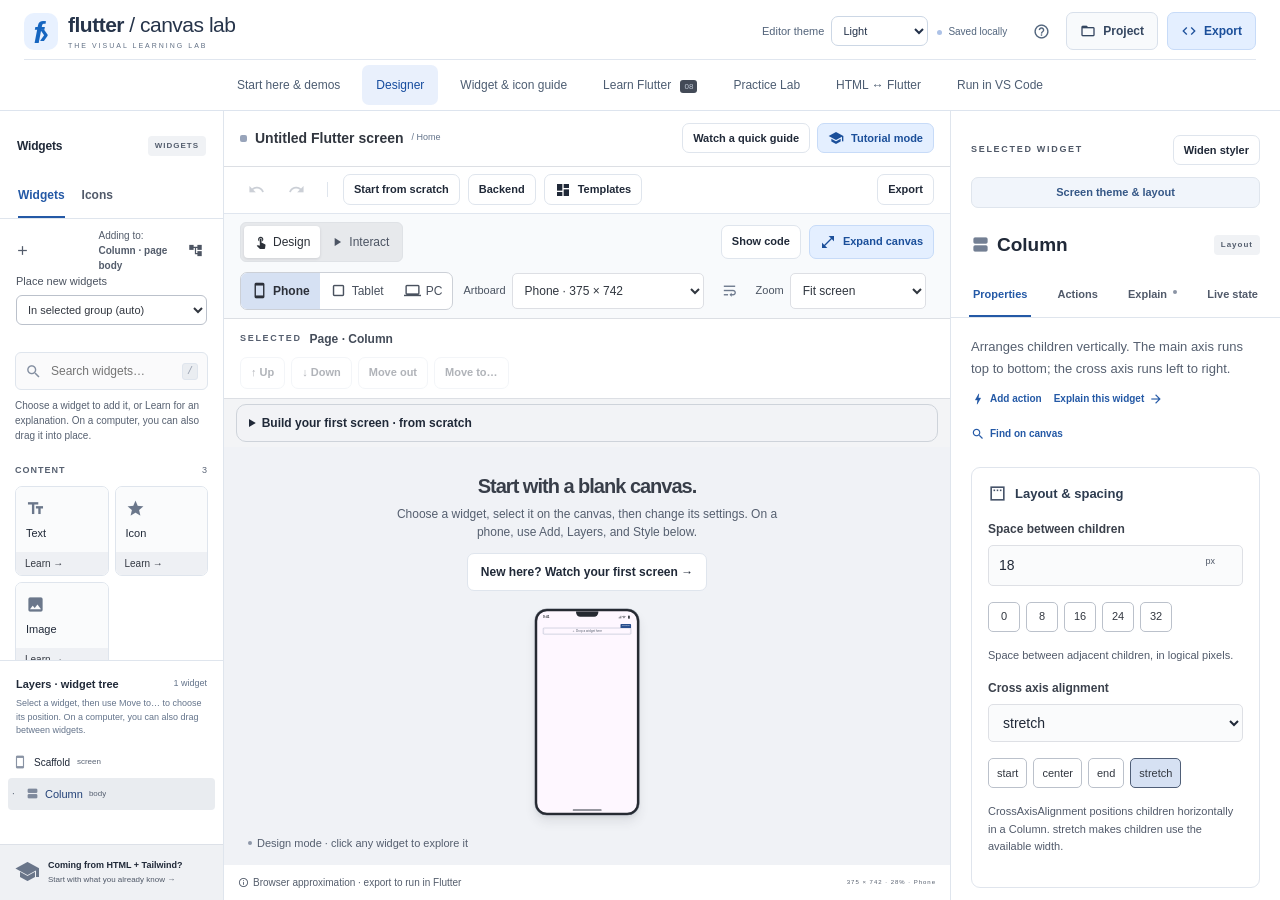
==== commit 7394c0d3: "site: update the published designer" ====
--- a/index.html
+++ b/index.html
@@ -4,7 +4,10 @@
     <meta charset="utf-8" />
     <meta http-equiv="Content-Security-Policy" content="default-src 'self'; script-src 'self'; style-src 'self' 'unsafe-inline'; img-src 'self' https: data:; font-src 'self'; connect-src 'self'; object-src 'none'; base-uri 'self'; form-action 'none'" />
     <meta name="referrer" content="strict-origin-when-cross-origin" />
-    <meta name="viewport" content="width=device-width, initial-scale=1" />
+    <meta
+      name="viewport"
+      content="width=device-width, initial-scale=1, viewport-fit=cover"
+    />
     <meta name="theme-color" content="#f8fafc" />
     <title>Flutter Canvas Lab · Build. See. Understand.</title>
     <link rel="icon" href="assets/favicon.svg" type="image/svg+xml" />
@@ -17,6 +20,7 @@
     
     
     
+    
     <script src="appearance.min.js"></script>
     <script defer src="app.min.js"></script>
     
@@ -31,8 +35,9 @@
     
     
     
+    
   </head>
-  <body>
+  <body data-workspace="designer">
     <header class="topbar">
       <a href="#" class="brand" aria-label="Flutter Canvas Lab home"
         ><span class="brand-mark">f<span>›</span></span
@@ -41,6 +46,14 @@
           ><small>THE VISUAL LEARNING LAB</small></span
         ></a
       >
+      <button
+        class="button phone-only"
+        id="phone-menu"
+        aria-expanded="false"
+        aria-controls="header-actions"
+      >
+        Menu
+      </button>
       <nav class="main-nav" aria-label="Workspace">
         <button data-view="journey">Start here &amp; demos</button>
         <button class="active" data-view="designer">Designer</button
@@ -51,7 +64,7 @@
         ><button data-view="reference">HTML ↔ Flutter</button
         ><button data-view="vscode">Run in VS Code</button>
       </nav>
-      <div class="header-actions">
+      <div class="header-actions" id="header-actions">
         <label class="editor-theme-label" for="editor-theme"
           >Editor theme<select id="editor-theme" aria-label="Editor theme">
             <option value="light">Light</option>
@@ -108,8 +121,42 @@
         Keep this tab’s version
       </button>
     </div>
-    <main id="designer-view" class="workspace">
-      <aside class="left-panel panel" aria-label="Widget library and tree">
+    <main id="designer-view" class="workspace" data-phone-panel="canvas">
+      <nav class="phone-tools" aria-label="Designer tools">
+        <button
+          data-phone-panel="canvas"
+          aria-pressed="true"
+          aria-controls="design-canvas"
+        >
+          <span class="mi" data-icon="smartphone"></span>Canvas
+        </button>
+        <button
+          data-phone-panel="add"
+          aria-pressed="false"
+          aria-controls="widget-library"
+        >
+          <span class="mi" data-icon="add"></span>Add
+        </button>
+        <button
+          data-phone-panel="layers"
+          aria-pressed="false"
+          aria-controls="widget-library"
+        >
+          <span class="mi" data-icon="layers"></span>Layers
+        </button>
+        <button
+          data-phone-panel="style"
+          aria-pressed="false"
+          aria-controls="styler-panel"
+        >
+          <span class="mi" data-icon="tune"></span>Style
+        </button>
+      </nav>
+      <aside
+        id="widget-library"
+        class="left-panel panel"
+        aria-label="Widget library and tree"
+      >
         <section
           id="interaction-map"
           hidden
@@ -165,13 +212,15 @@
           role="tabpanel"
           aria-labelledby="widgets-tab"
         ></div>
+        <div id="phone-layer-tools" class="phone-only"></div>
         <div class="tree-section">
           <div class="section-heading">
             <h2>Layers · widget tree</h2>
             <span id="node-count" class="muted"></span>
           </div>
           <p class="tiny muted">
-            Drag between widgets to reorder, or use Move to… above the canvas.
+            Select a widget, then use Move to… to choose its position. On a
+            computer, you can also drag between widgets.
           </p>
           <div id="tree" class="tree" aria-label="Widget hierarchy"></div>
         </div>
@@ -184,7 +233,11 @@
           >
         </button>
       </aside>
-      <section class="center-panel" aria-label="Design canvas">
+      <section
+        id="design-canvas"
+        class="center-panel"
+        aria-label="Design canvas"
+      >
         <div class="designer-start">
           <div class="project-label">
             <span class="project-dot"></span
@@ -218,7 +271,7 @@
           aria-label="Build a screen tutorial"
           hidden
         ></section>
-        <div class="canvas-toolbar">
+        <div class="canvas-toolbar" id="canvas-toolbar">
           <div class="toolbar-actions">
             <button
               class="icon-button"
@@ -256,7 +309,15 @@
           <button class="button compact" id="reset-preview" hidden>
             Reset values
           </button>
-          <div class="device-controls">
+          <button
+            class="button compact phone-only"
+            id="phone-options"
+            aria-expanded="false"
+            aria-controls="canvas-toolbar device-controls canvas-view-actions"
+          >
+            Canvas options
+          </button>
+          <div class="device-controls" id="device-controls">
             <div
               class="device-family"
               role="group"
@@ -328,7 +389,7 @@
               </select>
             </label>
           </div>
-          <div class="canvas-view-actions">
+          <div class="canvas-view-actions" id="canvas-view-actions">
             <button
               class="button compact"
               id="toggle-code"
@@ -400,8 +461,11 @@
             <span class="eyebrow">YOUR IDEA, ONE WIDGET AT A TIME</span>
             <h1>Start with a blank canvas.</h1>
             <p>
-              Add a widget from the left. Select it here. Change its settings on
-              the right.
+              Choose a widget, select it on the canvas, then change its
+              settings. On a phone, use Add, Layers, and Style below.
+            </p>
+            <p class="phone-only phone-empty-tip">
+              Tap Add below to start. Use Style to edit a widget.
             </p>
             <button class="button" data-open-beginner="build">
               New here? Watch your first screen →
--- a/styles.min.css
+++ b/styles.min.css
@@ -1 +1 @@
-@font-face{font-family:Material Icons;src:url(assets/MaterialIcons-Regular.otf) format("opentype");font-display:block}@font-face{font-family:Studio Roboto;src:url(assets/Roboto-Regular.ttf) format("truetype");font-weight:400;font-display:swap}:root{--ink: #25292f;--muted: #6e7b90;--line: #e4e6ea;--mint: #adc2e7;--green: #24447c;--paper: #f7f8fa;--soft: #eef0f4;--dark: #1a1c21;--code: #1b1e24;--panel: #fff;--font: -apple-system, BlinkMacSystemFont, "Segoe UI", sans-serif}*{box-sizing:border-box}body{margin:0;background:var(--paper);color:var(--ink);font:13px/1.5 var(--font)}button,input,select,textarea{font:inherit}button,a,input,select,textarea{-webkit-tap-highlight-color:transparent}button{cursor:pointer;color:inherit}button:disabled{opacity:.35;cursor:default}button{border:0}a{color:var(--green)}button,input,select,textarea,a{outline-offset:4px}button:focus-visible,a:focus-visible,input:focus-visible,select:focus-visible,textarea:focus-visible,[tabindex]:focus-visible{outline:2px solid #264882}button:active:not(:disabled){transform:translateY(1px)}button{transition:background .15s,box-shadow .15s,color .15s}button:hover:not(:disabled){filter:brightness(.97)}input,textarea,select{color:var(--ink)}[hidden]{display:none!important}h1,h2,h3,p{margin:0}h2{font-size:15px}h3{font-size:14px}small{font-size:11px}pre,code,kbd{font-family:SFMono-Regular,Consolas,Liberation Mono,monospace}pre{tab-size:2}pre{white-space:pre;overflow:auto}code{font-size:.94em}a{text-decoration:none}a:hover{text-decoration:underline}::selection{background:#adc2e7;color:#1a1c21}.mi{font-family:Material Icons;font-weight:400;font-style:normal;font-size:20px;display:inline-block;line-height:1;letter-spacing:normal;white-space:nowrap;word-wrap:normal;direction:ltr;-webkit-font-smoothing:antialiased;font-feature-settings:"liga";vertical-align:middle;flex-shrink:0}.sr-only{position:absolute;width:1px;height:1px;padding:0;margin:-1px;overflow:hidden;clip:rect(0,0,0,0);white-space:nowrap;border:0}.muted{color:var(--muted)}.tiny{font-size:11px}.eyebrow{font-size:9px;font-weight:700;letter-spacing:1.7px;color:var(--muted)}.tag{font-size:8px;font-weight:700;letter-spacing:1px;background:#f0f2f5;padding:4px 7px;border-radius:4px;color:#6b778c}.button{display:inline-flex;justify-content:center;align-items:center;gap:7px;min-height:36px;border:1px solid var(--line);border-radius:7px;padding:8px 13px;background:#fff;font-size:11px;font-weight:600;white-space:nowrap}.button .mi{font-size:16px}.button.mint{background:var(--mint);border-color:var(--mint);color:#24282f}.button.full{width:100%}.button.compact{padding:6px 10px;min-height:30px;font-size:10px}.button.danger{color:#b56b60}.icon-button{background:transparent;border-radius:5px;width:30px;height:30px;display:inline-flex;align-items:center;justify-content:center;color:#6d798d}.icon-button .mi{font-size:17px}.icon-button:hover{background:#eff1f4}.inline-button{background:none;font-size:10px;font-weight:600;color:var(--green);padding:7px 0;display:flex;align-items:center;gap:5px}.inline-button .mi{font-size:14px}.topbar{height:76px;display:flex;align-items:center;justify-content:space-between;padding:0 25px;background:var(--dark);color:#e4e7eb;gap:26px}.brand{display:flex;align-items:center;gap:10px;color:#fff;font-size:21px;font-weight:650;letter-spacing:-.5px;text-decoration:none;flex-shrink:0;line-height:1.2}.brand:hover{text-decoration:none}.brand-mark{height:37px;width:34px;background:var(--mint);border-radius:10px;font-size:30px;font-style:italic;font-weight:800;line-height:39px;color:#272b33;text-align:center;position:relative;overflow:hidden}.brand-mark>span{font-style:normal;font-size:30px;margin-left:-4px}.brand-light{font-weight:350;color:#d7dae0}.brand small{display:block;font-size:7px;font-weight:500;letter-spacing:2px;color:#8f98a8;margin-top:5px}.main-nav{display:flex;gap:8px;height:100%;align-items:center}.main-nav button{padding:11px 14px;background:transparent;color:#a0a8b6;font-size:11px;border-radius:7px;white-space:nowrap}.main-nav button.active{background:#2d323b;color:#e0e4eb}.pill{font-size:8px;background:#434a57;border-radius:3px;margin-left:6px;padding:2px 4px;color:#c1c9d6}.header-actions{display:flex;gap:9px;align-items:center}.header-actions .light{color:#dadde3;background:transparent;border-color:#434b58}.save-status{font-size:9px;color:#a7aebb;white-space:nowrap;margin-right:9px}.save-status:before{content:"";display:inline-block;width:5px;height:5px;border-radius:50%;background:#adc2e7;margin-right:6px}.save-status.unsaved:before{background:#f0c394}.workspace{display:grid;grid-template-columns:248px minmax(350px,1fr) 282px;min-height:calc(100vh - 76px)}.panel{background:var(--panel)}.left-panel{border-right:1px solid var(--line);display:flex;flex-direction:column;max-height:calc(100vh - 76px);position:sticky;top:0;min-height:670px}.panel-title{display:flex;align-items:center;justify-content:space-between;padding:25px 17px 18px;gap:5px}.panel-title h2{font-size:12px;font-weight:650;letter-spacing:-.2px}.tabbar{display:flex;gap:17px;border-bottom:1px solid var(--line);padding:0 18px}.tabbar button{background:none;padding:10px 0;border-bottom:2px solid transparent;color:#838d9f;font-size:11px;font-weight:600;white-space:nowrap}.tabbar button.active{border-bottom-color:var(--green);color:var(--green)}.search-wrap{display:flex;align-items:center;gap:7px;border:1px solid var(--line);background:#fafafb;border-radius:6px;padding:8px 9px;margin:17px 15px 8px}.search-wrap>.mi{font-size:17px;color:#848fa1}.search-wrap input{border:0;background:none;outline:0;min-width:0;flex:1;font-size:10px}.search-wrap:focus-within{border-color:#7f8a9d;box-shadow:0 0 0 2px #e9ecf0}.search-wrap kbd{color:#959eae;font-size:10px;border:1px solid var(--line);padding:0 4px;border-radius:3px}.library{padding:0 15px 12px;overflow-y:auto;flex:1 1 420px;min-height:210px;scrollbar-width:thin;scrollbar-color:#dddfe4 transparent}.library-hint{font-size:9px;color:#8c95a6;padding:0 0 8px}.widget-group h3{font-size:9px;text-transform:uppercase;letter-spacing:1px;color:#7a8599;display:flex;justify-content:space-between;margin:13px 0 8px}.widget-group h3 span{font-weight:400;color:#adb4c0}.widget-grid{display:grid;grid-template-columns:1fr 1fr;gap:6px}.widget-tile{position:relative;display:flex;flex-direction:column;align-items:flex-start;justify-content:center;gap:7px;background:#fafbfc;border:1px solid #e8eaee;border-radius:6px;padding:11px 10px 9px;min-height:65px;text-align:left;overflow:hidden}.widget-tile>.mi{font-size:19px;color:#6b778b}.widget-tile>span:not(.mi){font-size:9px}.widget-tile:hover{border-color:#838ea0;background:#f0f1f4!important}.tile-plus{position:absolute;top:5px;right:7px;color:#a0a8b6;opacity:0}.widget-tile:hover .tile-plus{opacity:1}.icon-grid{display:grid;grid-template-columns:repeat(3,1fr);gap:5px}.icon-tile{min-height:66px;display:flex;flex-direction:column;align-items:center;gap:6px;background:#f7f8fa;border:1px solid var(--line);border-radius:5px;padding:10px 4px}.icon-tile .mi{font-size:23px;color:#596273}.icon-tile span:last-child{font-size:8px;line-height:1.2;overflow-wrap:anywhere}.empty-message{padding:25px 5px;color:var(--muted);font-size:11px}.tree-section{border-top:1px solid var(--line);padding:15px 0 0;flex:0 1 290px;min-height:180px;display:flex;flex-direction:column}.section-heading{display:flex;align-items:center;justify-content:space-between;padding:0 16px}.section-heading h2{font-size:11px}.section-heading>span{font-size:9px}.tree-section>.tiny{padding:5px 16px;font-size:9px}.tree{overflow:auto;padding:8px 8px 15px;scrollbar-width:thin}.tree-row{display:flex;align-items:center;gap:6px;font-size:10px;min-height:29px;padding:5px 6px 5px calc(var(--depth) * 12px + 4px);border-radius:4px;cursor:pointer;white-space:nowrap;user-select:none}.tree-row:hover{background:#f1f2f5}.tree-row.active{background:#e9ecf0;color:#224177}.tree-row .mi{font-size:13px;color:#7e899c}.tree-row small{font-size:8px;color:#9da5b3;max-width:70px;overflow:hidden;text-overflow:ellipsis}.tree-branch{width:8px;font-size:10px;color:#98a0af}.tree-shell{display:flex;gap:7px;padding:4px 5px 8px;font-size:10px;align-items:center}.tree-shell .mi{font-size:14px;color:#8993a4}.tree-shell small{color:#9da6b4;font-size:8px}.lesson-nudge{display:flex;align-items:center;gap:9px;background:#eff1f4;border-top:1px solid #dde1e8;padding:14px 15px;text-align:left;flex-shrink:0}.lesson-nudge>.mi{font-size:24px;color:#697589}.lesson-nudge>span{font-size:9px;font-weight:600}.lesson-nudge small{display:block;font-size:8px;font-weight:400;color:#848fa1;margin-top:2px}.center-panel{min-width:0;display:flex;flex-direction:column;background:#f3f4f6;max-height:calc(100vh - 76px);min-height:900px}.canvas-toolbar{height:58px;display:flex;justify-content:space-between;align-items:center;padding:0 23px;background:#fff;border-bottom:1px solid var(--line);gap:12px;flex-shrink:0}.project-label{display:flex;align-items:center;gap:8px;min-width:0;font-size:10px}.project-label strong{font-weight:600;white-space:nowrap;overflow:hidden;text-overflow:ellipsis;max-width:230px}.project-label>.muted{white-space:nowrap;font-size:9px}.project-dot{background:#98a4ba;width:7px;height:7px;border-radius:2px;flex-shrink:0}.toolbar-actions{display:flex;align-items:center;gap:4px}.toolbar-divider{height:15px;width:1px;background:var(--line);margin:0 7px}.canvas-controls{display:flex;align-items:center;justify-content:space-between;padding:14px 22px 0;flex-shrink:0}.segmented{display:flex;padding:3px;background:#e7e9ec;border:1px solid #dfe2e6;border-radius:6px}.segmented button{font-size:9px;padding:5px 8px;border-radius:4px;display:flex;align-items:center;gap:5px;background:none;color:#7a8599}.segmented button .mi{font-size:14px}.segmented button.active{background:#fff;box-shadow:0 1px 3px #252a3120;color:#3e495c}.device-controls{display:flex;gap:6px}.device-controls select{font-size:9px;background:#f9f9fa;border:1px solid #dddfe4;border-radius:5px;padding:5px 7px;color:#717d92;max-width:140px}.canvas-scroll{background-image:radial-gradient(#c5cad256 .8px,transparent .8px);background-size:16px 16px;overflow:auto;flex:1;min-height:440px;display:flex;flex-direction:column;align-items:center;padding:0 22px 22px;scrollbar-width:thin}.canvas-intro{text-align:center;margin:23px 0 25px;flex-shrink:0}.canvas-intro .eyebrow{font-size:7px;letter-spacing:1.8px;color:#848ea0}.canvas-intro h1{font-size:26px;font-weight:600;letter-spacing:-1px;margin:6px 0;color:#383e49}.canvas-intro p{color:#828d9f;font-size:10px}.phone-space{position:relative;flex-shrink:0;margin:0 auto}.phone{position:absolute;transform-origin:top left;background:var(--app-background);height:742px;border:8px solid #262a32;border-radius:43px;box-shadow:0 0 0 1px #515a69,0 0 0 3px #d5d8de,0 25px 38px #33384218,0 9px 13px #33384210;overflow:hidden;display:flex;flex-direction:column;font-family:Studio Roboto,Roboto,sans-serif;color:#25292f}.phone-status{height:39px;display:flex;align-items:center;justify-content:space-between;flex-shrink:0;padding:0 21px;position:relative;font-family:var(--font);font-size:11px;letter-spacing:.3px}.phone-status>div{display:flex;align-items:center;gap:3px}.phone-status .mi{font-size:14px}.phone-camera{position:absolute;width:80px;height:20px;background:#262a32;border-radius:0 0 15px 15px;left:50%;top:0;transform:translate(-50%)}.phone-appbar{font-size:16px;padding:14px 22px 12px;border-bottom:1px solid #e0e3e866;flex-shrink:0}.phone-appbar strong{font-weight:500}.phone-body{overflow:auto;flex:1;scrollbar-width:none;position:relative}.phone-body::-webkit-scrollbar{display:none}.home-indicator{width:104px;height:4px;border-radius:3px;background:#313740;margin:12px auto 8px;flex-shrink:0}.preview-node{position:relative;max-width:100%;min-width:0;line-height:1.42;flex-shrink:0}.preview-node.selected:after,.preview-node:hover:not(.selected):after{content:"";position:absolute;inset:-3px;border:1px solid #647797;border-radius:3px;pointer-events:none;z-index:5}.preview-node:hover:not(.selected):after{border-style:dashed;border-color:#b9c1d0}.preview-node.selected:before{content:attr(data-widget-name);position:absolute;right:-3px;top:-17px;background:#294e8e;color:#fff;border-radius:3px 3px 0 0;font:8px/14px var(--font);padding:0 5px;z-index:6;pointer-events:none}.phone-body:not(.interacting) .preview-node{cursor:pointer}.phone-body:not(.interacting) .preview-node button,.phone-body:not(.interacting) .preview-node input,.phone-body:not(.interacting) .preview-node select{pointer-events:none}.phone-body.interacting .preview-node:after,.phone-body.interacting .preview-node:before{display:none}.widget-Row>.preview-node{flex:1 1 0;min-width:0}.widget-Stack>.preview-node{grid-area:1/1}.widget-Icon{text-align:center;line-height:1}.widget-Icon>.mi{font-size:inherit}.widget-Image img{display:block}.widget-Chip{width:fit-content}.preview-chip{display:inline-flex;gap:6px;align-items:center;border-radius:9px;padding:7px 10px;font-size:10px;font-weight:600;white-space:normal}.preview-chip .mi{font-size:15px}.preview-button{display:block;width:100%;padding:16px 18px;font-family:inherit;font-size:14px;line-height:1.4;border:1px solid transparent;min-height:49px;overflow-wrap:anywhere}.ElevatedButton{background:var(--button-color);color:#fff;box-shadow:0 2px 4px #282d3511}.OutlinedButton{border-color:var(--button-color);color:var(--button-color);background:none}.TextButton{color:var(--button-color);background:none}.preview-icon-button{display:flex;align-items:center;justify-content:center;margin:auto;min-width:44px;min-height:44px;padding:8px;border-radius:50%;background:none}.preview-icon-button:hover{background:#25293010}.preview-icon-button>.mi{font-size:inherit}.widget-IconButton:has(+*){flex-grow:0}.preview-progress{height:6px;background:#e3e6ea;border-radius:8px;overflow:hidden}.preview-progress>div{height:100%;border-radius:inherit}.preview-list-tile{display:flex;align-items:center;gap:14px;width:100%;padding:14px 8px;background:none;font:inherit;font-size:14px;text-align:left}.preview-list-tile>span:not(.mi){flex:1}.preview-list-tile small{display:block;color:#6c788d;margin-top:3px;font-size:12px}.preview-list-tile>.mi{color:var(--app-primary)}.widget-Divider hr{width:100%;margin:0;border:0;border-top:1px solid}.empty-slot{height:56px;min-width:60px;flex:1;display:flex;align-items:center;justify-content:center;border:1px dashed #bac0ca;border-radius:5px;color:#98a1b0;font:11px var(--font)}.interacting .empty-slot{border:none}.preview-field{display:block;position:relative;padding-top:5px}.preview-field>span{font-size:11px;position:absolute;top:-3px;left:12px;background:var(--app-background);padding:0 4px;color:#636e80}.preview-field input{border:1px solid #8b95a6;border-radius:5px;background:transparent;width:100%;padding:17px 14px;font-size:15px}.preview-check{display:flex;justify-content:space-between;align-items:center;gap:15px;min-height:48px;font-size:14px;position:relative;cursor:pointer}.preview-check input{position:absolute;right:5px;opacity:0;width:24px;height:24px}.check-visual{border:2px solid #8791a2;border-radius:3px;height:19px;width:19px;display:block;flex-shrink:0;pointer-events:none}.preview-check input:checked+.check-visual{background:var(--app-primary);border-color:var(--app-primary)}.preview-check input:checked+.check-visual:after{content:"\2713";display:block;color:#fff;line-height:14px;text-align:center;font-size:13px}.preview-check input:focus-visible+.check-visual{outline:2px solid var(--green);outline-offset:4px}.is-switch .check-visual{height:27px;width:45px;border-radius:20px;background:#e2e5e9;position:relative}.is-switch .check-visual:after{content:""!important;width:16px;height:16px;border-radius:50%;background:#8791a2;position:absolute;left:3px;top:3px;transition:left .15s}.is-switch input:checked+.check-visual:after{left:21px;background:#fff}.preview-slider{display:block;font-size:14px}.preview-slider>span{display:flex;justify-content:space-between}.preview-slider output{font-size:12px;color:var(--app-primary)}.preview-slider input{width:100%;accent-color:var(--app-primary);margin:16px 0 6px}.preview-dropdown{display:block;font-size:13px}.preview-dropdown select{display:block;width:100%;padding:12px 0;border:0;border-bottom:1px solid #8a94a5;background:none}.spinner{display:block;margin:auto;border:3px solid;border-radius:50%;animation:spin 1s linear infinite}.image-fallback{display:flex;flex-direction:column;justify-content:center;align-items:center;gap:10px;background:#e7e9ed;color:#8b94a5;font-size:11px}.image-fallback .mi{font-size:34px}@keyframes spin{to{transform:rotate(360deg)}}.canvas-caption{font-size:9px;display:flex;gap:5px;align-items:center;color:#8b94a5;white-space:nowrap;flex-shrink:0;margin-top:20px}.live-dot{background:#8d97a8;width:4px;height:4px;border-radius:50%}.code-dock{height:202px;flex-shrink:0;background:var(--code);color:#ced4df;border-top:1px solid #3c424d}.code-toolbar{display:flex;justify-content:space-between;align-items:center;border-bottom:1px solid #3a414c;padding:0 17px;height:42px}.code-tabs{display:flex;gap:19px;align-self:stretch}.code-tabs button{font-size:10px;background:none;color:#8993a5;padding:0 1px;border-bottom:2px solid transparent}.code-tabs button.active{color:#bfd0ed;border-bottom-color:#89a8dd}.code-toolbar>div:last-child{display:flex;align-items:center;gap:7px}.code-toolbar .tiny{font-size:8px;color:#768195}.code-toolbar .icon-button{color:#9099a9}.code-toolbar .icon-button:hover{background:#30353e}.code-dock pre{font-size:10px;line-height:1.8;padding:12px 23px;margin:0;height:159px;color:#cdd1d9;scrollbar-color:#464e5b transparent;scrollbar-width:thin}.syntax-comment{color:#9aa9bf}.syntax-keyword{color:#e2bd87}.syntax-type{color:#97b2e1}.syntax-string{color:#8caade}.canvas-footer{background:#fff;display:flex;justify-content:space-between;align-items:center;gap:12px;padding:9px 14px;font-size:8px;color:#949dac;flex-shrink:0}.canvas-footer>span:first-child{display:flex;align-items:center;gap:4px}.canvas-footer .mi{font-size:11px}.canvas-footer>span:last-child{font-size:6px;letter-spacing:1px}.right-panel{border-left:1px solid var(--line);max-height:calc(100vh - 76px);min-height:670px;display:flex;flex-direction:column;position:sticky;top:0}.inspector-heading{padding:22px 20px 17px}.inspector-heading>.eyebrow{font-size:8px}.inspector-heading>div{display:flex;align-items:center;justify-content:space-between;gap:5px;margin-top:8px}.inspector-heading h2{font-size:14px;overflow-wrap:anywhere;line-height:1.4;display:flex;align-items:center;gap:7px}.inspector-heading h2 .mi{font-size:19px;color:#737f93}.hint-dot{display:inline-block;width:4px;height:4px;border-radius:50%;background:#8b94a5;vertical-align:top;margin:4px 0 0 3px}.inspector{padding:19px 20px 25px;overflow-y:auto;scrollbar-width:thin;flex:1}.widget-summary>p{color:#788397;font-size:10px;line-height:1.75}.widget-summary .inline-button{margin-top:3px}.property-fields{margin-top:19px}.field{display:block;margin-bottom:16px;min-width:0}.field>span{display:block;font-size:10px;font-weight:500;color:#687488;margin-bottom:7px}.field textarea,.field select,.field input[type=number]{width:100%;border:1px solid #dee0e5;border-radius:5px;padding:9px 10px;background:#fafbfc;font-size:11px;min-width:0}.field textarea{resize:vertical;display:block;line-height:1.6;min-height:36px}.field textarea:focus,.field select:focus,.field input:focus{border-color:#969faf}.color-control{display:flex;align-items:center;gap:10px;border:1px solid #dee0e5;border-radius:5px;background:#fafbfc;padding:6px 8px}.color-control input{border:0;width:25px;height:25px;padding:0;background:none;cursor:pointer}.color-control>span{font-family:monospace;font-size:11px;color:#737f94}.number-control{position:relative}.number-control>span{position:absolute;right:28px;top:10px;font-size:9px;color:#a0a8b6;pointer-events:none}.field-toggle{display:flex;align-items:center;justify-content:space-between;gap:10px;padding:8px 0}.field-toggle>span{margin:0}.field-toggle input{accent-color:var(--green);width:16px;height:16px}.child-info{font-size:9px;display:flex;align-items:center;gap:7px;padding:10px;background:#f1f3f6;border-radius:5px;color:#7f8a9c}.child-info .mi{font-size:15px}.inspector-divider{height:1px;background:var(--line);margin:22px -20px}.analogy-card{border:1px solid #dfe2e6;background:#f2f3f6;border-radius:8px;padding:14px}.analogy-card .eyebrow{font-size:7px;color:#798498;letter-spacing:1.2px}.analogy-card p{font-size:11px;color:#636e81;line-height:1.7;margin-top:8px}.analogy-card.small p{font-size:10px}.inspector-subtitle{font-size:10px;font-weight:600;color:#667184;margin:23px 0 10px}.arrange-actions{display:flex;gap:8px;margin-bottom:16px}.arrange-actions button{flex:1;padding:5px;min-height:31px}.arrange-actions .mi{font-size:15px}.note{display:flex;align-items:flex-start;gap:8px;background:#f3f4f6;padding:12px;border-radius:6px;font-size:10px;line-height:1.75;color:#768296;margin:15px 0}.note .mi{font-size:16px;flex-shrink:0;margin-top:2px}.explain-lead{padding:2px 0 22px}.explain-icon{height:40px;width:40px;background:#e2eaf7;border-radius:12px;display:flex;align-items:center;justify-content:center;color:#646f82;margin-bottom:15px}.explain-lead h3{font-size:21px;letter-spacing:-.5px;margin-bottom:9px}.explain-lead p{font-size:11px;color:#717d91;line-height:1.8}.small-code{background:var(--code);color:#c7ccd4;padding:13px;border-radius:7px;font-size:9px;line-height:1.8;max-height:240px}.property-glossary{margin:18px 0;font-size:10px}.property-glossary dt{font-family:monospace;color:#274a87;font-size:11px;margin:15px 0 4px}.property-glossary dd{margin:0;color:#727e92;line-height:1.8}.docs-link{display:flex;align-items:center;gap:6px;font-size:10px;color:#606b7d;margin:16px 0}.docs-link .mi{font-size:13px}.drop-target{outline:2px dashed #254680!important;outline-offset:2px;background-color:#adc2e744!important}.toast{position:fixed;bottom:26px;left:50%;transform:translate(-50%,15px);background:#252930;color:#e3eaf7;box-shadow:0 5px 25px #1a1c2126;border:1px solid #4a525f;border-radius:9px;padding:13px 21px;font-size:12px;max-width:90vw;z-index:100;opacity:0;pointer-events:none;transition:opacity .2s,transform .2s}.toast.visible{opacity:1;transform:translate(-50%)}.preview-snackbar{position:absolute;bottom:25px;left:15px;right:15px;background:#2a2e36;color:#fff;padding:13px 16px;border-radius:5px;font-size:13px;box-shadow:0 4px 12px #23272d22;z-index:20;opacity:0;pointer-events:none;transform:translateY(10px);transition:.2s}.preview-snackbar.visible{opacity:1;transform:translateY(0)}dialog{width:min(620px,94vw);max-height:88vh;border:1px solid #dadde3;border-radius:15px;padding:28px;box-shadow:0 25px 100px #1f232930;color:var(--ink);background:#fff}dialog.wide{width:min(1000px,94vw)}dialog::backdrop{background:#1b1e2355;backdrop-filter:blur(5px)}.modal-heading{display:flex;justify-content:space-between;align-items:flex-start;gap:20px;margin-bottom:25px}.modal-heading h2{font-size:22px;letter-spacing:-.5px;font-weight:600}.modal-heading p{font-size:11px;color:#7e899b;margin-top:6px;line-height:1.7}.modal-heading .icon-button{flex-shrink:0}.export-actions,.project-file-actions{display:flex;gap:9px;margin-bottom:24px;flex-wrap:wrap}.export-layout{display:grid;grid-template-columns:minmax(0,1fr) 205px;gap:25px}.export-code{background:var(--code);color:#cdd1d8;border-radius:9px;padding:18px;font-size:10px;line-height:1.8;max-height:52vh;margin-top:9px}.export-layout aside h3{font-size:13px;margin:6px 0 16px}.export-layout ol{font-size:11px;color:#717d91;line-height:1.8;padding-left:17px}.export-layout li{padding-left:4px;margin-bottom:13px}.export-layout li code{display:block;font-size:10px;background:#eff1f4;padding:5px 8px;border-radius:4px;margin-top:5px;color:#535c6b}.export-layout pre{font-size:10px;background:#eff1f4;padding:8px;border-radius:4px}.settings-grid{display:grid;grid-template-columns:1fr 1fr;gap:0 20px;margin-top:19px}.template-grid{display:grid;grid-template-columns:1fr 1fr;gap:13px}.template-card{text-align:left;display:flex;flex-direction:column;border-radius:10px;padding:22px;background:#f0f2f5;min-height:208px;border:1px solid #dfe3ea;align-items:flex-start}.template-symbol{width:39px;height:39px;border:1px solid #4c597120;background:#ffffff80;display:flex;align-items:center;justify-content:center;border-radius:11px;margin-bottom:20px}.template-card strong{font-size:15px;font-weight:600}.template-card p{font-size:11px;line-height:1.7;color:#6b778b;margin-top:6px}.template-link{display:flex;align-items:center;gap:8px;font-size:10px;color:#5a6374;font-weight:600;margin-top:auto;padding-top:17px}.template-link .mi{font-size:14px}.peach-card{background:#fbf2e8;border-color:#f1e7d6}.peach-card .template-symbol{color:#bc9163}.lavender-card{background:#f2f0fa;border-color:#e7e2f1}.lavender-card .template-symbol{color:#9486b5}.neutral-card{background:#f4f5f7}.learning-view{display:grid;grid-template-columns:315px minmax(0,1fr);max-width:1400px;margin:auto;min-height:calc(100vh - 76px)}.lesson-sidebar{padding:46px 27px;border-right:1px solid var(--line);background:#eef0f4}.lesson-sidebar h1{font-size:26px;line-height:1.25;letter-spacing:-.8px;margin:16px 0;color:#3c424d}.lesson-sidebar>p{font-size:11px;color:#808b9d;line-height:1.9}.lesson-progress{margin:27px 0;font-size:9px;color:#737f94}.lesson-progress>div{height:4px;background:#dbdee4;border-radius:4px;margin-top:10px;overflow:hidden}.lesson-progress i{display:block;background:#7e899b;height:100%}.lesson-sidebar nav{display:flex;flex-direction:column;gap:6px;margin:0 -10px}.lesson-sidebar nav button{display:flex;align-items:center;gap:12px;background:none;text-align:left;border:1px solid transparent;padding:13px 9px;border-radius:7px;font-size:11px}.lesson-sidebar nav button.active{background:#fff;border-color:#dddfe4;box-shadow:0 2px 3px #373d4710}.lesson-number{font-size:10px;color:#919bab;align-self:flex-start;margin-top:2px}.lesson-sidebar nav button.active .lesson-number{color:#294f8f}.lesson-sidebar nav button>span:nth-child(2){flex:1;font-weight:500;color:#535c6b}.lesson-sidebar nav small{display:block;font-weight:400;font-size:8px;color:#848fa1;margin-top:3px}.lesson-sidebar nav .mi{font-size:16px;color:#949dad}.lesson-article{padding:51px 55px 55px;max-width:1010px}.lesson-kicker{display:flex;align-items:center;gap:10px;font-size:8px;letter-spacing:1.4px;color:#848ea0}.lesson-kicker>.mi{font-size:22px;color:#6c788c}.lesson-kicker>span:last-child{margin-left:auto;letter-spacing:0}.lesson-article h2{font-size:36px;font-weight:600;letter-spacing:-1.3px;margin:20px 0 16px;line-height:1.2}.lesson-intro{font-size:17px!important;color:#657084!important;line-height:1.75!important;margin-bottom:27px!important}.lesson-article>p{font-size:13px;line-height:1.95;color:#6f7c91;margin-bottom:17px}.comparison{display:grid;grid-template-columns:minmax(0,1fr) minmax(0,1fr);gap:12px;margin:27px 0 31px}.comparison>section{background:#1e2126;border-radius:8px;overflow:hidden;min-width:0}.comparison>section>div{padding:14px 16px;border-bottom:1px solid #373d48;color:#adb3bf;font-size:8px;letter-spacing:1px;display:flex;gap:7px;align-items:center}.code-dot{width:5px;height:5px;border-radius:50%;background:#779ad7}.code-dot.html-dot{background:#dbbf8b}.comparison pre{padding:16px;font-size:10px;line-height:1.9;color:#c4c9d1;margin:0;min-height:230px}.practice-box{display:flex;align-items:flex-start;gap:17px;padding:23px 25px;background:#e8eaef;border:1px solid #d9dee6;border-radius:10px;margin:30px 0}.practice-box>span{display:flex;align-items:center;justify-content:center;width:35px;height:35px;border-radius:10px;background:#d7dce5;color:#697589;flex-shrink:0}.practice-box .eyebrow{color:#798497;font-size:8px}.practice-box h3{font-size:17px;letter-spacing:-.3px;margin:5px 0 10px;color:#3f4b5f}.practice-box p{font-size:12px;line-height:1.9;color:#737f93;margin-bottom:16px}.quiz{margin:30px 0}.quiz .eyebrow{font-size:8px}.quiz h3{font-size:16px;line-height:1.6;margin:8px 0 14px;font-weight:500}.quiz>div{display:flex;flex-direction:column;gap:7px}.quiz button{display:flex;align-items:center;gap:12px;padding:13px;background:#fff;border:1px solid #dcdfe4;text-align:left;border-radius:7px;font-size:11px;color:#677286}.quiz button>span{display:flex;align-items:center;justify-content:center;border:1px solid #dee0e5;border-radius:4px;width:23px;height:23px;font-size:9px;background:#f6f7f9;flex-shrink:0}.quiz button.correct{border-color:#8796af;background:#eceef2}.quiz button.incorrect{border-color:#dfaa97;background:#fcf2ea}.quiz>p{font-size:11px;line-height:1.7;color:#5c6677;margin-top:13px}.lesson-bottom{border-top:1px solid var(--line);padding-top:25px;display:flex;align-items:center;justify-content:space-between;gap:20px}.lesson-bottom>a{font-size:10px;color:#7c879b}.reference-view{padding:50px 40px;max-width:1250px;margin:auto}.reference-heading{text-align:center}.reference-heading h1{font-size:42px;font-weight:600;letter-spacing:-1.5px;line-height:1.15;margin:16px 0;color:#3e4550}.reference-heading>p{font-size:13px;color:#818c9e}.reference-heading .search-wrap{max-width:440px;margin:28px auto 25px;padding:13px 15px;background:#fff}.reference-heading .search-wrap input{font-size:12px}.reference-note{display:flex;gap:12px;align-items:center;background:#ebedf1;padding:16px 22px;border:1px solid #dfe2e6;border-radius:8px;color:#6e7a8f;font-size:11px;margin:25px 0}.reference-note .mi{color:#7c879b}.reference-table-wrap{border:1px solid #dee0e5;border-radius:9px;overflow:auto;background:#fff}.reference-table{border-collapse:collapse;width:100%;text-align:left;min-width:700px}.reference-table thead th{padding:16px 19px;font-size:9px;text-transform:uppercase;letter-spacing:1px;background:#eceef1;color:#798497;font-weight:500}.reference-table tbody td,.reference-table tbody th{padding:15px 19px;border-top:1px solid #e5e8ee;font-size:11px;vertical-align:top;line-height:1.8}.reference-table tbody th{font-weight:500;width:16%;color:#4f5867}.reference-table tbody td:nth-child(2){width:26%;color:#a08c61}.reference-table tbody td:nth-child(3){width:30%;color:#52617a}.reference-table tbody td:nth-child(4){color:#858fa1}.reference-table tbody tr:hover{background:#fafafb}.reference-table code{font-size:10px}.reference-bottom{text-align:center;padding:40px}.reference-bottom p{font-size:16px;color:#616b7d;margin-bottom:17px}.reference-bottom a{display:block;font-size:10px;color:#818c9e;margin-top:20px}@media(min-width:1500px){.workspace{grid-template-columns:265px minmax(350px,1fr) 310px}.panel-title{padding-left:21px;padding-right:21px}.widget-tile{min-height:73px}.widget-tile>span:not(.mi){font-size:10px}.library{padding-left:19px;padding-right:19px}.canvas-intro h1{font-size:29px}.center-panel{min-height:950px}.inspector{padding:23px}.inspector-divider{margin-left:-23px;margin-right:-23px}.inspector-heading{padding:24px 23px 20px}.field>span{font-size:11px}.widget-summary>p{font-size:11px}}@media(max-width:1200px){.topbar{gap:14px;padding:0 18px}.brand{font-size:18px}.main-nav{gap:3px}.main-nav button{padding:9px 10px;font-size:10px}.save-status{display:none}.workspace{grid-template-columns:215px minmax(320px,1fr) 249px}.panel-title{padding-left:14px;padding-right:14px}.panel-title .tag{display:none}.inspector-heading,.inspector{padding-left:16px;padding-right:16px}.canvas-toolbar{padding:0 15px}.project-label>.muted{display:none}.project-label strong{max-width:160px;font-size:9px}.canvas-controls{padding-left:14px;padding-right:14px}.toolbar-divider{margin:0 2px}.code-toolbar .tiny{display:none}.lesson-article{padding:45px 35px}.learning-view{grid-template-columns:290px 1fr}.comparison{grid-template-columns:1fr}.comparison pre{min-height:0}.inspector-heading h2{font-size:12px}.inspector-heading .tag{font-size:7px}}@media(max-width:980px){.topbar{height:auto;min-height:76px;flex-wrap:wrap;padding:15px 20px 0;gap:10px}.brand{order:0}.header-actions{order:1;margin-left:auto}.main-nav{order:2;width:100%;justify-content:center;border-top:1px solid #343943;padding:5px 0;margin-top:6px}.main-nav button{padding:9px 20px}.workspace{grid-template-columns:200px minmax(300px,1fr) 235px}.left-panel,.right-panel{min-height:800px;max-height:calc(100vh - 125px)}.center-panel{max-height:none;min-height:1000px}.canvas-controls{flex-wrap:wrap;gap:10px}.canvas-toolbar{height:auto;min-height:60px;flex-wrap:wrap;padding:10px 14px;gap:4px}.project-label strong{max-width:200px}.canvas-footer>span:last-child{display:none}.canvas-scroll{padding-left:10px;padding-right:10px}.device-controls select{font-size:8px}.canvas-intro h1{font-size:23px}.canvas-intro p{font-size:9px}.canvas-caption{font-size:8px}.code-toolbar{padding:0 12px}.code-tabs{gap:12px}.code-tabs button{font-size:9px}.code-toolbar .icon-button{width:22px}.canvas-caption{white-space:normal;text-align:center}.learning-view{grid-template-columns:255px 1fr}.lesson-sidebar{padding:35px 20px}.lesson-sidebar h1{font-size:22px}.lesson-article{padding:35px 27px}.lesson-article h2{font-size:29px}.lesson-intro{font-size:15px!important}.reference-view{padding:35px 25px}}@media(max-width:780px){.workspace{grid-template-columns:190px minmax(300px,1fr)}.right-panel{grid-column:1/-1;position:static;max-height:none;min-height:0;border-top:1px solid var(--line);border-left:0}.inspector{overflow:visible;padding:20px}.property-fields{display:grid;grid-template-columns:1fr 1fr;gap:0 20px}.inspector-heading{padding:20px}.inspector-heading>div{justify-content:flex-start;gap:15px}.inspector-subtitle{margin-top:20px}.arrange-actions{max-width:240px}.inspector>.field{max-width:400px}.inspector-divider{margin-left:-20px;margin-right:-20px}.left-panel{position:static;max-height:1000px;min-height:0}.center-panel{min-height:1000px}.canvas-controls{gap:6px}.learning-view{display:block}.lesson-sidebar{border-right:0;border-bottom:1px solid var(--line);padding:28px}.lesson-sidebar h1 br,.lesson-sidebar>p br{display:none}.lesson-sidebar h1{font-size:24px}.lesson-sidebar nav{display:grid;grid-template-columns:1fr 1fr;gap:4px}.lesson-progress{margin:18px 0}.lesson-article{max-width:none;padding:32px 28px}.comparison{grid-template-columns:1fr 1fr}.comparison pre{font-size:9px}.export-layout{grid-template-columns:1fr}.export-layout aside{border-top:1px solid var(--line);padding-top:15px}.export-layout ol{display:grid;grid-template-columns:1fr 1fr;gap:0 20px}.reference-heading h1{font-size:35px}}@media(max-width:520px){.topbar{padding:13px 12px 0}.brand{font-size:16px;gap:6px}.brand-mark{width:28px;height:32px;font-size:25px;line-height:34px;border-radius:8px}.brand small{font-size:5px;letter-spacing:1.6px}.header-actions .button{padding:7px 9px;font-size:9px;min-height:31px}.header-actions .button .mi{font-size:13px}.header-actions{gap:5px}.main-nav button{padding:9px 13px;font-size:10px}.workspace{display:flex;flex-direction:column}.left-panel{max-height:none;min-height:0;border-right:0}.panel-title{padding:15px 15px 8px}.panel-title .tag{display:block}.tabbar{gap:20px}.left-panel>.search-wrap{margin-top:10px}.library{max-height:215px;min-height:180px;flex:initial;padding-bottom:12px}.widget-grid{grid-template-columns:repeat(3,1fr)}.widget-tile{min-height:54px;gap:5px}.widget-group h3{margin-top:8px}.icon-grid{grid-template-columns:repeat(5,1fr)}.tree-section{max-height:175px;min-height:120px;flex:initial;padding-top:12px}.tree{padding-bottom:10px}.lesson-nudge{display:none}.center-panel{min-height:1050px;border-top:1px solid var(--line)}.canvas-toolbar{flex-wrap:nowrap;gap:10px;padding:12px;min-height:53px}.project-label strong{max-width:175px}.canvas-controls{padding:12px;justify-content:space-between}.canvas-intro{margin:13px 0 24px}.canvas-scroll{min-height:775px;overflow:auto;align-items:center}.canvas-intro h1{font-size:27px}.canvas-intro p{font-size:10px}.canvas-caption{font-size:9px;margin-top:24px}.canvas-footer{font-size:8px}.right-panel{border-top:1px solid var(--line)}.property-fields{display:block}.inspector .field{max-width:none}.learning-view .lesson-sidebar{padding:25px 20px}.lesson-sidebar nav{grid-template-columns:1fr}.lesson-sidebar nav button{padding:8px 10px}.lesson-sidebar nav small{display:none}.lesson-article{padding:30px 20px}.lesson-article h2{font-size:29px}.comparison{grid-template-columns:1fr}.comparison pre{font-size:10px}.practice-box{padding:18px 16px;gap:10px}.practice-box>span{width:28px;height:28px}.practice-box .mi{font-size:18px}.lesson-bottom{align-items:flex-start;flex-direction:column}.reference-view{padding:30px 17px}.reference-heading h1{font-size:30px}.reference-heading>p{font-size:11px}.reference-note{padding:14px;font-size:10px}.reference-bottom{padding:30px 10px}.reference-bottom p{font-size:14px}.modal-heading h2{font-size:20px}dialog{padding:20px}.settings-grid{grid-template-columns:1fr}.template-grid{gap:8px}.template-card{padding:15px;min-height:210px}.template-card strong{font-size:13px}.template-card p,.export-actions .button{font-size:10px}.export-layout ol{display:block}}.preview-radio{border:0;padding:0;margin:0;font-size:14px;min-width:0}.preview-radio legend{padding:0;margin-bottom:6px}.preview-radio label{display:flex;align-items:center;gap:13px;min-height:44px;cursor:pointer}.preview-radio input{accent-color:var(--app-primary);width:18px;height:18px;margin:0;flex-shrink:0}@media(prefers-reduced-motion:reduce){*,*:before,*:after{animation-duration:0s!important;transition:none!important;scroll-behavior:auto!important}}.header-help{color:#bfc5ce}.header-help:hover{color:#252930}.export-recommendation{display:flex;gap:15px;align-items:center;padding:18px;background:#eceef2;border:1px solid #d6dbe3;border-radius:10px;margin-bottom:18px}.export-recommendation>span{display:flex;align-items:center;justify-content:center;background:#dadee6;border-radius:10px;min-width:40px;height:40px;color:#404c60}.export-recommendation>div{flex:1}.export-recommendation strong{font-size:14px}.export-recommendation p{font-size:12px;line-height:1.7;margin-top:4px;color:#4d5564}.help-steps{padding-left:25px;display:grid;grid-template-columns:1fr 1fr;gap:23px 32px}.help-steps li{padding-left:4px}.help-steps strong{font-size:15px}.help-steps p{font-size:13px;line-height:1.8;color:#4f5766;margin-top:6px}.help-shortcuts{background:#eff1f4;padding:17px;border-radius:8px;margin:25px 0}.help-shortcuts p{font-size:12px;color:#4f5867;line-height:1.9;margin-top:8px}kbd{font-size:.88em;background:#eaedf1;border:1px solid #d6dae0;border-radius:4px;padding:2px 5px;color:#364051}.help-actions{display:flex;flex-wrap:wrap;gap:9px}.vscode-view{max-width:1230px;margin:auto;padding:47px 35px 65px}.guide-heading{text-align:center;margin-bottom:40px}.guide-heading h1{font-size:40px;font-weight:600;letter-spacing:-1.3px;line-height:1.2;margin:15px 0}.guide-heading>p{font-size:15px;color:#4f5766}.guide-os{display:flex;gap:8px;justify-content:center;margin-top:22px}.guide-os .button{min-width:90px}.guide-layout{display:grid;grid-template-columns:285px minmax(0,1fr);gap:40px}.guide-sidebar{align-self:start;position:sticky;top:25px;background:#eceef2;border:1px solid #d9dde5;border-radius:12px;padding:23px}.guide-sidebar h2{font-size:17px}.guide-sidebar>p{color:#4d5665;font-size:12px;line-height:1.8;margin:10px 0 20px}.guide-checks{display:flex;flex-direction:column;gap:15px}.guide-checks label{display:flex;align-items:flex-start;gap:10px;font-size:12px;color:#384253;line-height:1.7;cursor:pointer}.guide-checks input{width:17px;height:17px;flex-shrink:0;accent-color:var(--green);margin:2px 0}.guide-checks input:checked+span{text-decoration:line-through;color:#545e6e}.guide-step{display:flex;gap:18px;margin-bottom:35px;padding-bottom:30px;border-bottom:1px solid #dbdee4}.guide-step-number{background:#dfe3e9;color:#404b5f;border:1px solid #cad0db;width:35px;height:35px;display:flex;align-items:center;justify-content:center;border-radius:50%;font-weight:600;flex-shrink:0}.guide-step>div{min-width:0;flex:1}.guide-step h2{font-size:20px;letter-spacing:-.3px;line-height:1.5;margin-bottom:12px}.guide-step p{font-size:13px;line-height:1.9;color:#4c5463;margin:12px 0}.guide-step a{color:#363c47;text-decoration:underline;text-underline-offset:3px}.guide-step p code{background:#e7eaef;padding:2px 4px;border-radius:3px;color:#3e495c;overflow-wrap:anywhere}.guide-file-tree{font-size:12px;line-height:1.9;background:#21252b;color:#cbd9f0;padding:20px;border-radius:8px}.terminal-command{display:flex;align-items:center;gap:10px;justify-content:space-between;background:#21252b;color:#cbd9f0;border-radius:6px;margin:8px 0;padding:10px 12px 10px 16px}.terminal-command code{font-size:12px;white-space:pre-wrap;overflow-wrap:anywhere}.terminal-command .icon-button{color:#c1c8d5;flex-shrink:0}.terminal-command .icon-button:hover{background:#363c46}.guide-troubleshooting h2{font-size:22px;margin:8px 0 20px}.guide-troubleshooting details{background:#fff;border:1px solid #d6dbe4;border-radius:7px;padding:14px 18px;margin:9px 0}.guide-troubleshooting summary{cursor:pointer;font-size:13px;font-weight:500;color:#394355;line-height:1.7}.guide-troubleshooting p{font-size:12px;line-height:1.9;color:#4c5462;margin:13px 0 2px}.guide-sources{display:flex;gap:20px;flex-wrap:wrap;margin:25px 0;font-size:11px}.guide-sources a{color:#23437a}.vscode-view .note{font-size:12px;line-height:1.8;color:#4a525f;background:#e0e4eb}@media(max-width:1100px){.topbar{gap:12px;padding-left:17px;padding-right:17px}.header-actions{gap:6px}.main-nav{gap:3px}.header-actions .button{padding-left:10px;padding-right:10px}.guide-layout{grid-template-columns:250px 1fr;gap:25px}}@media(max-width:780px){.vscode-view{padding:35px 23px}.guide-layout{display:block}.guide-sidebar{position:static;margin-bottom:30px}.guide-checks{display:grid;grid-template-columns:1fr 1fr}.guide-heading h1{font-size:32px}.export-recommendation{flex-wrap:wrap}.export-recommendation>div{min-width:200px}.export-recommendation>.button{width:100%}.help-steps{display:block}.help-steps li{margin-bottom:20px}}@media(max-width:520px){.header-help{min-width:25px;width:25px}.header-actions .button .mi{display:none}.topbar{padding-left:12px;padding-right:12px}.main-nav button{font-size:10px!important;padding-left:8px!important;padding-right:8px!important}.main-nav .pill{display:none}.vscode-view{padding:27px 17px}.guide-heading h1{font-size:28px}.guide-heading>p{font-size:13px}.guide-checks{display:flex}.guide-step{gap:12px}.guide-step-number{width:28px;height:28px;font-size:12px}.guide-step h2{font-size:17px}.guide-file-tree{padding:14px;font-size:10px}.terminal-command{padding-left:11px}.terminal-command code{font-size:11px}.guide-os .button{min-width:80px}.help-actions .button{flex:1}.help-steps{padding-left:20px}}:root{--muted: #596273;--green: #1e3866}.add-target{display:flex;align-items:center;gap:6px;font-size:10px;padding:9px 15px 0;color:#535c6b}.add-target>.mi{font-size:14px}.add-target>span{flex:1}.add-target .icon-button{width:26px;min-width:26px;min-height:26px;height:26px;color:#4d5563}.add-target .mi{font-size:15px}.summary-actions{display:flex;flex-wrap:wrap;gap:3px 12px}.field-help{display:block;color:#4f5867;font-size:10px;line-height:1.7;margin-top:6px}.move-field{margin-top:17px}.color-control .color-hex{border:0;background:transparent;color:#3f4651;font-family:monospace;font-size:12px;width:100%;min-width:0;padding:5px}.color-control input[type=color]{flex-shrink:0}.preview-button:disabled,.preview-icon-button:disabled{opacity:.55;cursor:not-allowed}.canvas-controls{flex-wrap:wrap;gap:8px}#reset-preview{font-size:10px;min-height:29px;padding:5px 9px}.export-layout .export-code{background:var(--code);font-size:11px;padding:18px}.image-fallback{color:#515a69}.reference-bottom p{color:#3f4b5f}.tab-notice{display:flex;align-items:center;justify-content:center;gap:12px;flex-wrap:wrap;padding:13px 20px;background:#e7f1fc;color:#284c70;border-bottom:1px solid #c1d5ea;font-size:12px}.tab-notice .button{color:#284c70;border-color:#b7cfe7}.recovery-notice,.storage-notice{display:flex;align-items:center;justify-content:center;gap:17px;padding:13px 22px;background:#fff3d9;color:#654d19;border-bottom:1px solid #e6ce99;font-size:12px;line-height:1.7}.recovery-notice p,.storage-notice p{margin:0}.recovery-notice .button,.storage-notice .button{color:#604612;border-color:#d8be86;background:#fff9ee}.recovery-notice .icon-button{color:#604612}.storage-notice{background:#fff1e9;color:#733e26}@media(max-width:600px){.recovery-notice,.storage-notice{flex-wrap:wrap;gap:9px;padding:12px 17px}}@media(max-width:360px){.main-nav{gap:0}.main-nav button{font-size:9.5px!important;padding:9px 4px!important;flex:1}.brand{font-size:15px}.brand-mark{width:25px}.header-actions .button{padding:7px}.header-actions{gap:3px}}.tag{color:#545e6e}.tabbar button{color:#515a6a}.library-hint,.widget-group h3{color:#576171}.widget-group h3 span{color:#5b6577}.tree-row small,.tree-shell small{color:#586273}.tree-branch{color:#5c6677}.lesson-nudge small{color:#515a69}.segmented button{color:#4c5463}.device-controls select{color:#4f5867}.code-toolbar .tiny{color:#b2b8c3}.canvas-footer{color:#545d6c}.widget-summary>p{color:#566070}.field>span,.inspector-subtitle{color:#4e5665}.number-control>span,.color-control>span{color:#505968}.analogy-card .eyebrow{color:#505969}.analogy-card p{color:#4a525f}.child-info,.note{color:#4c5463}.eyebrow{color:#4f5867}.canvas-intro .eyebrow,.canvas-intro p,.canvas-caption{color:#555f6f}.empty-slot{color:#535c6b}.explain-lead p,.property-glossary dd{color:#505867}.docs-link{color:#3e4a5e}.empty-message{color:#505969}.field-error{display:block;color:#a02d32;background:#fff3f1;padding:7px 9px;margin-top:6px;border-radius:5px;line-height:1.5;font-size:11px}.field [aria-invalid=true]{border-color:#a02d32}.field textarea,.field select,.field input[type=number]{font-size:12px}.field>span{font-size:11px}.widget-tile>span:not(.mi){font-size:11px}.widget-tile .tile-plus{font-size:15px!important}.tree-row{font-size:11px;min-height:32px}.library-hint{font-size:10px}.canvas-footer{font-size:9px}.button{font-size:12px;min-height:38px}.button.compact{font-size:11px}.icon-button{min-width:32px;min-height:32px}.tabbar button{font-size:12px;padding:12px 0}.search-wrap input{font-size:12px}.widget-summary>p,.analogy-card.small p{font-size:11px}.code-tabs button,.code-dock pre{font-size:11px}.main-nav button{font-size:12px}.header-actions .save-status{font-size:10px}.canvas-controls .segmented button,.device-controls select{font-size:11px}.icon-tile span:last-child{font-size:10px}.lesson-sidebar>p,.lesson-progress,.lesson-sidebar nav small,.lesson-number{color:#4f5867}.lesson-sidebar nav button>span:nth-child(2){color:#3f4652}.lesson-kicker,.lesson-kicker>.mi{color:#4b5970}.lesson-article>p{color:#4d5563;font-size:14px}.lesson-intro{color:#3d485c!important}.practice-box .eyebrow,.practice-box p{color:#424e62}.quiz button{color:#4c5463}.lesson-bottom>a{color:#404c61}.reference-heading>p,.reference-note{color:#4d5564}.reference-table thead th{color:#474f5d}.reference-table tbody td:nth-child(2){color:#7f652f}.reference-table tbody td:nth-child(3){color:#1f3b6b}.reference-table tbody td:nth-child(4){color:#4d5665}.reference-bottom a{color:#434f64}.modal-heading p,.template-card p{color:#505969}.template-link{color:#3d485b}.export-layout ol{color:#4b5361}@media(max-width:1200px){.main-nav button{font-size:11px;padding-left:10px;padding-right:10px}.header-actions .save-status{display:none}.brand{font-size:18px}.widget-tile>span:not(.mi){font-size:10px}}@media(max-width:980px){.workspace{grid-template-columns:210px minmax(300px,1fr) 250px}.main-nav button{font-size:11px}}@media(max-width:780px){.workspace{grid-template-columns:195px minmax(300px,1fr)}}@media(max-width:520px){.workspace{display:flex}.header-actions .button{font-size:10px}.main-nav button{padding-left:10px;padding-right:10px}.device-controls select{font-size:10px}.project-label strong{max-width:135px}.code-tabs button{font-size:10px}.code-toolbar{padding-left:12px;padding-right:12px}.canvas-controls .segmented button{font-size:10px}.tree-row{font-size:11px}}.main-nav{flex-wrap:wrap;justify-content:center}.preview-field>span{color:#4b5361}.canvas-scroll.interact-mode{padding-top:20px}.canvas-scroll.interact-mode .canvas-intro{display:none}.right-panel>.tabbar{gap:12px;padding-inline:16px}.right-panel>.tabbar button{font-size:11px;white-space:nowrap}.lab-view{padding:52px 6vw 64px;background:#f4f5f7;min-height:calc(100vh - 76px)}.lab-heading{max-width:680px;margin:0 auto 34px;text-align:center}.lab-heading h1{font-size:clamp(28px,3.6vw,44px);letter-spacing:-1.7px;margin:12px 0;color:#25292f}.lab-heading p{color:#4b5361;line-height:1.8;font-size:15px}.lab-score{display:inline-block;color:#2c3139;background:#e3e7ed;border-radius:20px;padding:9px 14px;font-size:12px;margin-top:14px}.challenge-grid{display:grid;grid-template-columns:repeat(4,minmax(0,1fr));gap:18px;max-width:1240px;margin:auto}.challenge-card{background:#fff;border:1px solid #d8dbe1;border-radius:16px;padding:22px;display:flex;flex-direction:column;align-items:start}.challenge-card.chosen{border:2px solid #224176;padding:21px;box-shadow:0 6px 24px #2c313a0c}.challenge-top{display:flex;width:100%;align-items:center;justify-content:space-between;margin-bottom:24px;gap:8px}.challenge-top>.mi{color:#1e3866;background:#e9ecf1;font-size:25px;padding:12px;border-radius:12px}.challenge-top>span:not(.mi){font-size:11px;color:#4b5361}.challenge-card .eyebrow{color:#464e5c;font-size:9px;letter-spacing:1.2px}.challenge-card h2{color:#25292f;font-size:20px;margin:12px 0;line-height:1.25}.challenge-card p{font-size:13px;color:#4b5361;line-height:1.8;margin-bottom:24px;flex:1}.challenge-card .button{white-space:normal;text-align:left}.challenge-workbench{display:grid;grid-template-columns:1fr 1.2fr;gap:42px;margin:36px auto 0;max-width:1240px;background:#fff;border:1px solid #d8dbe1;border-radius:16px;padding:32px;scroll-margin-top:20px}.challenge-instructions h2{font-size:28px;letter-spacing:-1px;color:#25292f;margin:12px 0}.challenge-instructions>p{font-size:14px;line-height:1.8;color:#4b5361}.challenge-instructions progress{width:100%;height:10px;accent-color:#1e3866;margin-top:22px}.challenge-buttons{display:flex;flex-wrap:wrap;gap:9px;margin:18px 0}.challenge-checks{list-style:none;padding:0;margin:0}.challenge-checks>li{display:flex;gap:14px;padding:16px 0;border-bottom:1px solid #e2e5e9}.challenge-checks>li:last-child{border-bottom:0}.check-marker{width:29px;height:29px;border-radius:50%;flex-shrink:0;background:#ebecef;display:grid;place-items:center;color:#474f5c;font-size:12px}.passed .check-marker{color:#fff;background:#1e3866}.challenge-checks h3{font-size:14px;color:#25292f;margin:4px 0 10px}.challenge-checks summary{cursor:pointer;color:#1e3866;font-size:12px;padding:5px 0}.challenge-checks details p{font-size:13px;line-height:1.7;color:#4b5361;margin:12px 0}.lab-empty{text-align:center;margin:50px auto;color:#4b5361;line-height:1.8;font-size:14px}.lab-empty h2{color:#25292f;margin-bottom:10px;font-size:20px}.lab-footer{display:flex;justify-content:center;align-items:center;gap:16px;margin:35px 0 0;color:#4b5361;font-size:13px;flex-wrap:wrap}.practice-strip{display:flex;align-items:center;gap:10px;padding:10px 18px;background:#e8ebf0;border-block:1px solid #d9dce1}.practice-strip>div{flex:1;min-width:0}.practice-strip strong{display:block;color:#25292f;font-size:12px}.practice-strip span{display:block;font-size:11px;color:#444c59;margin-top:3px}.state-intro h3{font-size:18px;line-height:1.4;margin:12px 0;color:#25292f}.state-intro p{font-size:12px;color:#4b5361;line-height:1.8;margin-bottom:18px}.state-value{display:flex;align-items:center;justify-content:space-between;gap:12px;border-bottom:1px solid #e2e5e9;padding:13px 0}.state-value strong{display:block;font-size:12px;color:#25292f;overflow-wrap:anywhere}.state-value small{display:block;font-size:10px;color:#4d5563;margin-top:4px}.state-value code{color:#1e3866;background:#eceef2;border-radius:5px;padding:6px;font-size:11px;max-width:48%;overflow-wrap:anywhere}.event-heading{display:flex;justify-content:space-between;align-items:center;margin-top:28px;gap:10px}.event-heading h3{font-size:14px;color:#25292f}.state-caption{font-size:11px!important;color:#4d5563!important;line-height:1.8;margin:9px 0 14px}.event-list{list-style:none;margin:0 0 24px;padding:0}.event-list li{margin:9px 0;padding:12px;border:1px solid #dcdfe4;background:#f4f6f8;border-radius:8px;overflow-wrap:anywhere}.event-list strong{display:block;font-size:11px;color:#1e3866}.event-list span{display:block;font-size:11px;color:#4b5361;margin:5px 0}.event-list code{font-size:11px;color:#25292f}.event-list .empty-event{font-size:12px;color:#4b5361;line-height:1.8}.preview-dialog-message{margin:20px 0 28px;color:#25292f;white-space:pre-wrap;font-size:16px;line-height:1.7}@media(max-width:1200px){.topbar{flex-wrap:wrap;height:auto;min-height:76px;padding-block:12px}.main-nav{order:3;flex-basis:100%}.header-actions{margin-left:auto}.challenge-grid{grid-template-columns:repeat(2,minmax(0,1fr))}}@media(max-width:780px){.challenge-workbench{grid-template-columns:1fr;gap:20px;padding:22px}.lab-view{padding:32px 22px}}@media(max-width:520px){.challenge-grid{grid-template-columns:1fr}.lab-view{padding:30px 16px}.challenge-workbench{padding:18px}.practice-strip{padding-inline:12px}.main-nav{overflow:visible;row-gap:4px}.challenge-instructions h2{font-size:24px}}@media(prefers-reduced-motion:reduce){.challenge-workbench{scroll-behavior:auto}}.scratch-guide{margin:0 16px 8px;border:1px solid #ced3da;border-radius:10px;background:#f2f3f6;flex:0 0 auto}.scratch-guide summary{cursor:pointer;padding:9px 12px;font-weight:700}#scratch-steps{padding:0 12px 10px}.scratch-progress{display:flex;flex-wrap:wrap;gap:5px 14px;font-size:10px;color:#525b6a}.scratch-progress .done{color:#31363f;font-weight:700}.scratch-next{display:flex;align-items:center;gap:10px;margin-top:7px}.scratch-next p{flex:1;font-size:12px}.scratch-next .button{flex-shrink:0}.scratch-shell{font-size:10px;margin-top:6px;color:#525b6a}.widget-library-item{min-width:0;border:1px solid var(--line);border-radius:7px;overflow:hidden}.widget-library-item .widget-tile{width:100%;border:0;border-radius:0}.widget-learn{display:block;width:100%;text-align:left;padding:4px 9px;background:#eef0f4;font-size:10px;color:#343943}.tutorials-view{max-width:1440px;margin:auto;display:grid;grid-template-columns:265px minmax(0,1fr);gap:42px;padding:32px}.tutorial-sidebar{align-self:start;position:sticky;top:24px;min-width:0}.tutorial-sidebar h1{font-size:24px;line-height:1.2;margin:10px 0}.tutorial-sidebar p{color:#505968;margin-bottom:16px}.tutorial-sidebar .segmented{display:flex;margin:16px 0}.tutorial-sidebar .segmented button{flex:1}.tutorial-search{display:grid;gap:6px;font-weight:600}.tutorial-search input{min-width:0;padding:10px;border:1px solid #9ba3b2;border-radius:6px;background:#fff}#tutorial-links{max-height:54vh;overflow-y:auto;margin:12px 0}#tutorial-links button{display:flex;align-items:center;width:100%;text-align:left;gap:12px;padding:10px;border-radius:6px;background:transparent;overflow-wrap:anywhere}#tutorial-links button.active{background:#dce5f5;font-weight:700}#tutorial-links .mi{flex:0 0 24px}#tutorial-links small{display:block;font-weight:400;color:#505969;font-size:11px}.tutorial-sidebar>.inline-button{margin-top:12px}.tutorial-article{min-width:0;max-width:1000px;padding-bottom:50px;font-size:15px;line-height:1.7}.tutorial-breadcrumb{font-size:11px;letter-spacing:.06em;color:#505969}.tutorial-article h2{font-size:clamp(24px,3vw,38px);line-height:1.2;margin:12px 0 18px;overflow-wrap:anywhere}.tutorial-lead{font-size:19px;max-width:760px}.tutorial-article section{margin-top:32px}.tutorial-article h3{font-size:22px;margin-bottom:12px}.tutorial-article p+p{margin-top:12px}.tutorial-article code{overflow-wrap:anywhere;background:#edeff3;color:#2b3038;padding:1px 4px;border-radius:3px;font-size:.88em}.tutorial-analogy{background:#eef0f4;border-left:4px solid #606b7d;padding:16px 20px;margin-top:20px}.tutorial-playground{display:grid;grid-template-columns:minmax(180px,.85fr) minmax(0,1.15fr);margin-top:18px;border:1px solid #cdd1d8;border-radius:12px;overflow:hidden}.tutorial-controls{padding:20px;background:#f0f2f5}.tutorial-controls .field{margin-bottom:12px}.tutorial-result-panel{padding:24px;background:#fff;min-width:0}.tutorial-result-panel>strong{font-size:10px;letter-spacing:.07em;color:#505968}.tutorial-result{--app-primary: #1e3866;--app-background: #fff;padding:24px 16px;min-height:170px;margin:16px 0;background:#f7f8fa;border:1px dashed #bac0ca;overflow:auto;font-family:Studio Roboto,sans-serif}.tutorial-result .widget-SizedBox{background:#dde1e8;border:1px dashed #778397}.tutorial-result .widget-Text{line-height:1.4;overflow-wrap:anywhere}.tutorial-result .widget-Row>*{flex:1;min-width:0}.tutorial-result .widget-Stack>*{grid-area:1 / 1}.tutorial-result .widget-ListView>*{flex-shrink:0}.tutorial-result-panel .button{margin:8px 5px 0 0;white-space:normal}.tutorial-event{min-height:45px;font-size:12px;color:#505968;overflow-wrap:anywhere}.tutorial-code-heading{display:flex;align-items:center;justify-content:space-between;gap:8px;margin-top:20px}.tutorial-code-heading h4{margin:0}.tutorial-article pre{white-space:pre;overflow:auto;max-width:100%;padding:18px;line-height:1.65}.tutorial-html{margin-top:16px}.tutorial-html summary{cursor:pointer}.tutorial-table-scroll{overflow:auto;margin-top:16px}.tutorial-table{width:100%;border-collapse:collapse;font-size:13px}.tutorial-table th,.tutorial-table td{padding:13px;text-align:left;vertical-align:top;border:1px solid #d5d9df;min-width:140px}.tutorial-table thead{background:#e7e9ed}.tutorial-table tbody tr:nth-child(2n){background:#f0f2f5}.tutorial-table code,.tutorial-table small{display:block;margin-top:5px;font-weight:400}.tutorial-mistake{background:#fff3db;padding:22px;border-radius:8px}.tutorial-exercise{background:#e2eaf7;padding:24px;border-radius:8px}.tutorial-exercise .button{margin-top:16px}#tutorial-feedback{margin-top:14px;font-weight:600}.tutorial-sources{font-size:12px;margin-top:30px;border-top:1px solid var(--line);padding-top:22px}.tutorial-sources p{margin-top:15px}.icon-meaning{display:flex;gap:20px;align-items:center;padding:20px;margin:20px 0;background:#e2eaf7;border-radius:10px}.icon-meaning>.mi{font-size:56px}.icon-meaning p{font-size:13px}@media(max-width:1100px){.tutorials-view{gap:24px;padding:24px;grid-template-columns:220px minmax(0,1fr)}.tutorial-playground{grid-template-columns:1fr}.scratch-next{flex-wrap:wrap}.scratch-next p{flex-basis:100%}}@media(max-width:700px){.tutorials-view{display:block;padding:20px 16px}.tutorial-sidebar{position:static;margin-bottom:30px}#tutorial-links{max-height:180px;border:1px solid var(--line);border-radius:8px}.tutorial-article h2{font-size:28px}.tutorial-table th,.tutorial-table td{min-width:125px}.tutorial-result-panel{padding:16px}.tutorial-code-heading{flex-wrap:wrap}}.tutorial-sources a{text-decoration:underline;text-underline-offset:3px}@media(max-width:600px){.canvas-toolbar{flex-wrap:wrap;gap:8px}.toolbar-actions{flex-wrap:wrap;gap:5px}.toolbar-actions .button{padding-inline:9px;font-size:11px}}.canvas-scroll.has-content{padding-top:20px}.canvas-scroll.has-content .canvas-intro{display:none}.workspace{--styler-width: 330px;grid-template-columns:224px minmax(0,1fr) var(--styler-width);min-height:760px;height:calc(100dvh - var(--studio-header-height, 76px))}.workspace.styler-wide{--styler-width: 450px}.workspace>.panel{min-height:0;max-height:none;height:100%;position:static;overflow:hidden}.workspace .center-panel{min-height:0;max-height:none;height:100%;min-width:0}.workspace .canvas-toolbar{height:auto;min-height:52px;padding:10px 16px;flex-wrap:wrap}.workspace .toolbar-actions{flex-wrap:wrap}.workspace .project-label strong{max-width:200px}.workspace .canvas-controls{display:flex;flex-wrap:wrap;gap:10px;padding:12px 16px;align-items:center;border-bottom:1px solid #dcdfe4;background:#f9f9fa}.workspace .segmented button{font-size:12px;padding:7px 10px;color:#4c5463}.workspace .segmented button.active{color:#2b3038}.device-controls{flex-wrap:wrap;align-items:center;gap:10px;flex:1 1 100%}.device-family{display:flex;border:1px solid #ccd0d7;border-radius:7px;overflow:hidden;background:#fff}.device-family button{display:flex;align-items:center;gap:5px;padding:8px 10px;background:transparent;font-size:12px;color:#49515e;min-height:36px}.device-family button[aria-pressed=true]{background:#d6e1f3;color:#2c3039;font-weight:650}.device-family .mi{font-size:17px}.device-select-label{display:flex;gap:6px;align-items:center;font-size:11px;color:#4a5361}.device-controls select{max-width:225px;padding:8px;font-size:12px;min-height:36px;color:#30363f;background:#fff}.device-controls #canvas-zoom{max-width:163px}.canvas-view-actions{display:flex;flex-wrap:wrap;gap:8px;margin-left:auto}.workspace .canvas-view-actions .button{min-height:34px}.workspace .scratch-guide{margin:8px 12px}.workspace .scratch-guide summary{font-size:12px}.workspace .canvas-scroll{display:block;overflow:auto;min-height:220px;padding:24px;scrollbar-width:auto;overscroll-behavior:contain}.workspace .canvas-scroll.has-content,.workspace .canvas-scroll.interact-mode{padding-top:24px}.workspace .canvas-intro{margin:0 0 18px}.workspace .canvas-intro .eyebrow{display:none}.workspace .canvas-intro h1{margin:0 0 4px;font-size:20px}.workspace .canvas-intro p{font-size:12px}.workspace .phone-space{margin:0 auto}.workspace .canvas-caption{text-align:center;margin-top:20px;font-size:11px}.workspace .canvas-footer{padding:9px 14px;height:auto;min-height:35px;gap:8px;flex-wrap:wrap;font-size:10px}.workspace .canvas-footer>span{white-space:normal}.workspace .code-dock{flex:0 0 205px;height:205px;min-height:0;max-height:35vh}.workspace .code-dock pre{max-height:150px;overflow:auto}.desktop-chrome{display:none}.phone.device-tablet{border-radius:25px;border-width:10px}.phone.device-tablet .phone-camera{display:none}.phone.device-tablet .home-indicator{width:150px}.phone.device-desktop{border-radius:10px;border-width:1px;border-color:#9aa2b1}.phone.device-desktop .phone-status,.phone.device-desktop .home-indicator{display:none}.phone.device-desktop .desktop-chrome{display:flex;flex-shrink:0;align-items:center;justify-content:space-between;gap:20px;height:36px;padding:0 16px;color:#505968;background:#e9ebee;border-bottom:1px solid #c3c8d1;font:12px var(--font)}.styler-title-row{display:flex;justify-content:space-between;align-items:center;gap:8px;width:100%;margin-bottom:12px}.workspace .inspector-heading{padding:16px 20px}.workspace .inspector-heading h2{font-size:20px}.workspace .right-panel>.tabbar{display:flex;flex-wrap:wrap;gap:6px 14px;padding:0 18px}.workspace .right-panel>.tabbar button{font-size:12px;padding:10px 0}.workspace .inspector{min-height:0;overflow:auto;padding:18px 20px 30px}.workspace .widget-summary p{font-size:13px}.workspace .property-fields{display:block}.style-section{border:1px solid #dadde2;border-radius:9px;padding:16px;margin:0 0 16px;min-width:0;background:#fafbfc}.style-section h3{display:flex;gap:8px;align-items:center;margin-bottom:16px;font-size:13px}.style-section h3 .mi{font-size:19px;color:#455268}.workspace .style-section .field{margin:0 0 16px}.workspace .style-section .field:last-child{margin-bottom:0}.workspace .field>span{font-size:12px;font-weight:600;color:#3b414c}.workspace .field input,.workspace .field select,.workspace .field textarea{font-size:14px}.workspace .field input:not([type=checkbox]):not([type=color]),.workspace .field select{min-height:38px}.workspace .field textarea{min-height:42px}.style-help{color:#515a6a;font-size:11px;margin:7px 0 15px;line-height:1.6}.style-presets{display:flex;flex-wrap:wrap;gap:6px;margin:0 0 15px}.style-presets button{border:1px solid #bbc1cb;border-radius:5px;min-width:32px;min-height:30px;background:#fff;padding:4px 8px;font-size:11px;color:#323740}.style-presets button[aria-pressed=true]{background:#d6e1f3;border-color:#4f5e77}.style-presets .color-swatch{width:30px;padding:4px}.color-swatch i{display:block;height:19px;border-radius:3px;background:var(--swatch);border:1px solid #697589}.screen-style-intro{margin-bottom:20px}.screen-style-intro h3{font-size:20px;margin-bottom:8px}.screen-style-intro p{font-size:13px;color:#515a6a}.workspace.styler-wide .style-section-fields{display:grid;grid-template-columns:repeat(2,minmax(0,1fr));gap:0 16px}.workspace.styler-wide .style-field-long{grid-column:1/-1}.workspace .style-field{min-width:0}body.designer-expanded{overflow:hidden}body.designer-expanded>.topbar{display:none}.workspace.canvas-expanded{position:fixed;inset:0;height:100dvh;min-height:0;z-index:20;grid-template-columns:minmax(0,1fr);background:#edeff3}.workspace.canvas-expanded>.left-panel{display:none}.workspace.canvas-expanded:not(.focus-styler)>.right-panel{display:none}.workspace.canvas-expanded.focus-styler{grid-template-columns:minmax(0,1fr) var(--styler-width)}.workspace.canvas-expanded>.center-panel{grid-column:1;grid-row:1;min-height:0}.workspace.canvas-expanded>.right-panel{grid-column:2;grid-row:1}.workspace.canvas-expanded .scratch-guide,.workspace.canvas-expanded .canvas-intro,.workspace.canvas-expanded .practice-strip,.workspace.canvas-expanded #expand-styler{display:none}.workspace.canvas-expanded .canvas-controls{align-items:center}.workspace.canvas-expanded .device-controls{flex:1 1 auto}.workspace.canvas-expanded .canvas-footer>span:first-child{display:inline-flex}@media(min-width:1600px){.workspace{grid-template-columns:248px minmax(0,1fr) var(--styler-width);--styler-width: 360px}.workspace.styler-wide{--styler-width: 480px}.workspace .device-controls{flex-basis:auto}}@media(max-width:1150px)and (min-width:781px){.workspace{grid-template-columns:190px minmax(0,1fr) 290px}.workspace.styler-wide{grid-template-columns:180px minmax(0,1fr) 365px}.workspace .inspector{padding:14px}.style-section{padding:12px}.device-controls{gap:7px}.workspace .canvas-toolbar{padding:10px}.workspace .project-label>.muted{display:none}.workspace .canvas-footer>span:first-child{display:none}}@media(max-width:780px){.workspace,.workspace.styler-wide{display:grid;grid-template-columns:180px minmax(0,1fr);height:auto;min-height:0}.workspace>.left-panel{height:860px;grid-column:1;grid-row:1}.workspace>.center-panel{height:860px;grid-column:2;grid-row:1}.workspace>.right-panel{height:auto;grid-column:1/-1;grid-row:2}.workspace .property-fields{display:grid;grid-template-columns:repeat(2,minmax(0,1fr));gap:16px}.workspace .style-section{margin-bottom:0}.workspace .style-section-fields,.workspace.styler-wide .style-section-fields{display:block}.workspace .right-panel>.tabbar{justify-content:flex-start}.workspace .device-select-label{flex-wrap:wrap}.workspace .canvas-footer>span:first-child{display:none}.workspace .inspector{overflow:visible}.workspace.canvas-expanded,.workspace.canvas-expanded.focus-styler{display:grid;grid-template-columns:minmax(0,1fr);height:100dvh}.workspace.canvas-expanded>.center-panel{height:100%}.workspace.canvas-expanded.focus-styler>.right-panel{position:absolute;right:8px;top:140px;bottom:40px;width:min(360px,calc(100vw - 16px));grid-column:auto;grid-row:auto;height:auto;z-index:4;box-shadow:0 8px 40px #25292f38;border:1px solid #b9bfc9;border-radius:10px;overflow:hidden}.workspace.canvas-expanded.focus-styler .inspector{overflow:auto}.workspace.canvas-expanded .property-fields{display:block}.workspace.canvas-expanded .style-section{margin-bottom:16px}}@media(max-width:520px){.workspace,.workspace.styler-wide{display:flex;flex-direction:column}.workspace>.left-panel{height:auto;order:1}.workspace>.center-panel{height:960px;order:0;border-top:0}.workspace>.right-panel{order:2}.workspace .canvas-controls{padding:10px}.device-select-label{font-size:10px}.device-controls select{max-width:225px;font-size:11px}.workspace .device-controls{gap:8px}.workspace .device-family{width:100%}.device-family button{flex:1;justify-content:center}.workspace .canvas-scroll{padding:18px;min-height:180px}.workspace .canvas-intro h1{font-size:19px}.workspace .canvas-view-actions{margin-left:0}.workspace .property-fields{display:block}.workspace .style-section{margin-bottom:16px}.workspace.canvas-expanded>.center-panel{height:100dvh}.workspace.canvas-expanded .canvas-toolbar .project-label{display:none}.workspace.canvas-expanded .canvas-toolbar{min-height:42px}.workspace.canvas-expanded .device-controls{flex-basis:100%}.workspace.canvas-expanded.focus-styler>.right-panel{top:230px}#expand-styler{display:none}}.workspace .device-controls{order:2}.workspace .canvas-view-actions{order:1}.workspace .canvas-controls>.segmented,.workspace .canvas-controls>#reset-preview{order:0}.designer-start{display:flex;align-items:center;justify-content:space-between;flex-wrap:wrap;gap:8px;padding:10px 16px;background:#fff;border-bottom:1px solid #dcdfe4;flex-shrink:0}.designer-start>span{display:flex;flex-wrap:wrap;align-items:baseline;gap:10px}.designer-start strong{font-size:14px;color:#31363f}.designer-start small{font-size:11px;color:#535c6c}#walkthrough-toggle[aria-expanded=true]{background:#2b3038;color:#fff}.walkthrough{flex:0 0 auto;padding:14px 18px;background:#f2f3f6;border-bottom:1px solid #bfc4cd;max-height:270px;overflow:auto}.walkthrough-progress,.walkthrough-actions,.walkthrough-footer,.walkthrough-footer>div{display:flex;align-items:center;gap:8px;flex-wrap:wrap}.walkthrough-progress button{border:1px solid #98a1b0;background:#fff;color:#3c434e;border-radius:50%;width:30px;height:30px;font-size:12px}.walkthrough-progress button[aria-current=step]{background:#363b45;color:#fff;border-color:#363b45}.walkthrough-progress>span{color:#4d5563;font-size:11px;margin-left:auto}.walkthrough h2{font-size:17px;margin:12px 0 6px}.walkthrough-copy p{color:#444b58;font-size:12px;line-height:1.7;margin:0 0 12px}.walkthrough-footer{justify-content:space-between;margin-top:10px}#walkthrough-status{font-size:11px;color:#363c47}.tutorial-spotlight{outline:2px solid #264883;outline-offset:-2px}.add-position-label{display:grid;gap:6px;padding:0 16px 10px;font-size:11px;color:#4a525f}.add-position-label select{width:100%;min-width:0;padding:7px;font:inherit;color:#31363f;background:#fff;border:1px solid #bbc1cb;border-radius:6px}.placement-bar{padding:9px 16px;background:#fff;border-bottom:1px solid #dcdfe4;flex-shrink:0}.placement-selection{display:flex;gap:8px;align-items:center;min-width:0}.placement-selection>.eyebrow{color:#565f6f;font-size:9px}.selection-path{display:flex;align-items:center;gap:5px;min-width:0;overflow:auto;white-space:nowrap;color:#444c59;font-size:12px;padding:2px 0}.selection-path button{color:#3a4557;text-decoration:underline;background:transparent;padding:2px}.selection-path strong{font-weight:600}.placement-actions{display:flex;flex-wrap:wrap;gap:6px;margin-top:7px}.placement-actions .button{min-height:32px;font-size:11px;padding:6px 10px}.placement-picker{padding:14px 16px;background:#f7f8f9;border-bottom:1px solid #abb2be;flex:0 0 auto;max-height:255px;overflow:auto}.placement-picker>div{display:flex;justify-content:space-between;gap:8px;font-size:13px;margin-bottom:10px}.placement-picker label{display:flex;align-items:center;flex-wrap:wrap;gap:8px;font-size:12px;color:#3d4450;margin:8px 0}.placement-picker select{flex:1;min-width:0;width:100%;padding:8px;border:1px solid #b0b7c3;border-radius:6px;background:#fff;font:inherit}.placement-picker p{font-size:12px;color:#4b5361;margin:8px 0}.workspace .scratch-guide{margin-top:5px;margin-bottom:5px}.workspace .canvas-toolbar{min-height:44px;padding-top:7px;padding-bottom:7px}.workspace .canvas-controls{padding-top:8px;padding-bottom:8px}.workspace .canvas-intro p{max-width:420px;margin-inline:auto}.phone-body:not(.interacting) .preview-node[draggable=true]{cursor:grab}.placing-widget .preview-node,.tree-row{position:relative}.placing-widget .preview-node:before,.placing-widget .preview-node:after{display:none}[data-drop-position=inside]{outline:3px solid #254680!important;outline-offset:-2px;background-color:#d3def266!important}[data-drop-position]:before{display:block!important;content:attr(data-drop-label)!important;position:absolute;z-index:15;background:#2b3038!important;color:#fff!important;font:600 11px/1.5 var(--font)!important;padding:2px 6px!important;border-radius:4px;top:0!important;left:0!important;width:max-content;pointer-events:none;white-space:nowrap}[data-drop-position=before]:after,[data-drop-position=after]:after{display:block!important;content:"";position:absolute;z-index:14;pointer-events:none;background:#254680;border:0!important;border-radius:2px;inset:auto -2px!important;height:4px}[data-drop-position=before]:after{top:-3px!important}[data-drop-position=after]:after{bottom:-3px!important}[data-drop-axis=horizontal][data-drop-position=before]:after,[data-drop-axis=horizontal][data-drop-position=after]:after{height:auto;width:4px;inset:-2px auto!important}[data-drop-axis=horizontal][data-drop-position=before]:after{left:-3px!important}[data-drop-axis=horizontal][data-drop-position=after]:after{right:-3px!important}@media(min-width:1600px){.placement-bar{display:flex;align-items:center;justify-content:space-between;gap:10px}.placement-actions{flex-shrink:0;margin:0}}@media(max-width:1150px){.designer-start,.placement-bar{padding-inline:10px}.designer-start small{display:none}}@media(max-width:780px){.workspace>.center-panel{height:1100px}.workspace.canvas-expanded>.center-panel{height:100dvh;overflow-y:auto}.walkthrough{max-height:230px;padding:12px}}@media(max-width:520px){.designer-start strong{font-size:13px}.workspace>.center-panel{height:1120px}.placement-actions{gap:5px}.placement-actions .button{padding-inline:8px}.walkthrough-progress{gap:6px}.walkthrough-progress>span{font-size:10px}}#walkthrough-toggle,.walkthrough-progress button{transition:none}:root{--ink: #202938;--muted: #64748b;--line: #dfe5ed;--mint: #e4efff;--green: #2459a6;--paper: #f7f8fb;--soft: #f0f4fa;--dark: #1e293b;--code: #172033}.topbar{background:#fff;color:#243247;border-bottom:1px solid #dde4ee}.brand,.brand-light{color:#26344a}.brand small{color:#617085}.brand-mark{background:#e8f1ff;color:#1565c0}.main-nav button{color:#4d5d72}.main-nav button.active{background:#e9f0fc;color:#164c9e}.main-nav button:hover{background:#f0f4fa}.header-actions .save-status,.header-help{color:#53667e}.header-actions .button.light{color:#344660;background:#f8fafc;border-color:#d8e0eb}.button.mint{background:#e4efff;color:#1b4f9a;border-color:#c7dbf8}.workspace .designer-start{min-height:56px;padding-block:12px;background:#fff}.designer-start .project-label{min-width:0;flex:1}.designer-start .project-label strong{max-width:290px;font-size:14px}.workspace .canvas-toolbar{justify-content:flex-start;background:#fff;border-bottom:1px solid #e0e6ef}.workspace .toolbar-actions{width:100%;gap:8px}#designer-export{margin-left:auto;order:5}.workspace .canvas-controls{background:#f8fafc}.workspace .canvas-scroll{background-color:#f0f2f6;background-image:radial-gradient(#c9d1de .7px,transparent .7px);background-size:16px 16px}.screen-style-button{width:100%;margin:0 0 16px;color:#355786;background:#f1f5fb}.screen-style-button[aria-pressed=true]{background:#e3edfd;border-color:#a9c2e9}.workspace .right-panel>.tabbar{gap:0;justify-content:space-between}.workspace .right-panel>.tabbar button{font-size:11px;padding:12px 4px}.workspace .inspector-heading h2{font-size:19px}.workspace .style-section{background:#fff;border-color:#e0e5ed}.workspace .style-section h3{color:#2e3c50}.tree-action-badge{margin-left:auto;color:#60429a}.tree-action-badge .mi{font-size:16px}.action-intro h3{font-size:20px;margin:8px 0}.action-intro p,.theme-reference p{font-size:12px;color:#4b5c72;line-height:1.75}.action-flow{display:grid;gap:5px;text-align:center;margin:20px 0}.action-flow>div{display:grid;gap:4px;padding:14px;border:1px solid #d9e1ee;background:#f5f8fe;border-radius:8px}.action-flow>div:last-child{border-color:#d8cdec;background:#f8f5fc}.action-flow span{font-size:10px;letter-spacing:1px;color:#596981}.action-flow strong{font-size:13px;color:#293f62}.action-test-buttons{display:flex;flex-wrap:wrap;gap:8px;margin-bottom:12px}.action-code{border-top:1px solid #dce4ef;padding-top:12px;margin-top:16px}.action-code summary{color:#335b93;cursor:pointer;font-weight:600}.action-code pre{max-height:320px;margin-top:12px}.theme-reference{background:#f7f5fb;border:1px solid #e2dbea;border-radius:10px;padding:16px;margin-bottom:20px}.theme-reference h3{color:#493a63;margin-bottom:10px;font-size:16px}.theme-reference p{margin-bottom:12px}.theme-reference .tiny{font-size:10px;margin-top:8px}.theme-swatches{display:grid;gap:10px;margin:16px 0}.theme-swatches>span{display:flex;gap:8px;align-items:center;font-size:12px;color:#414658}.theme-swatches i{width:25px;height:25px;border-radius:6px;border:1px solid #9993a3}.theme-swatches code{margin-left:auto}.theme-sources{display:grid;gap:8px;font-size:11px}#phone-body .has-tap-action{min-width:48px;min-height:48px}#phone-body.interacting .has-tap-action{cursor:pointer}#phone-body.interacting .has-tap-action:focus-visible{outline:2px solid var(--app-primary);outline-offset:3px}@media(max-width:1150px){.designer-start .project-label strong{max-width:160px;font-size:12px}}@media(max-width:520px){.workspace .designer-start{padding-block:10px}.designer-start .project-label strong{max-width:145px}.designer-start .project-label .muted{display:none}.workspace .toolbar-actions{gap:6px}}#phone-body .widget-Row>.has-tap-action{min-width:0}.theme-reference .button{white-space:normal}#walkthrough-motion{margin-top:12px}.guide-demo{display:flex;align-items:center;gap:12px;border-top:1px solid #ccd4e1;padding-top:10px}.demo-stage{position:relative;width:130px;height:54px;flex-shrink:0;overflow:hidden;background:#fff;border:1px solid #d3dceb;border-radius:8px;color:#293e64;font-size:12px;font-weight:700}.demo-stage span{display:block}.demo-caption{flex:1;min-width:0;font-size:11px;color:#334155}.demo-caption strong,.demo-caption code{display:block;margin:4px 0;overflow-wrap:anywhere}.demo-controls{display:flex;flex-wrap:wrap;align-items:center;justify-content:flex-end;gap:6px 10px;max-width:210px;font-size:11px}.demo-controls label{display:flex;align-items:center;gap:4px}.demo-controls input{accent-color:#315b94}.demo-controls .inline-button{font-size:11px;min-height:26px}.motion-system{flex-basis:100%;color:#475569}.demo-token{position:absolute;left:7px;top:17px;border:1px solid #6f88ad;border-radius:4px;padding:3px 7px;background:#e9f0fb;z-index:1}.demo-phone{position:absolute;left:77px;top:5px;width:43px;height:43px;border:2px solid #8ca0be;border-radius:6px;font-size:8px;text-align:center;padding-top:28px}.demo-add{animation:guide-add 3.6s ease-in-out both}.demo-heading{position:absolute;left:12px;top:14px;font-size:16px;transform-origin:left center;animation:guide-size 3.6s ease-in-out both}.demo-hint{position:absolute;right:5px;bottom:3px;font-size:9px}.demo-row{display:flex!important;gap:7px;position:absolute;top:17px;left:12px}.demo-row span{background:#e9f0fb;border-radius:4px;padding:3px 6px;animation:guide-row 3.6s ease-in-out both}.demo-row span+span{animation-delay:.25s}.demo-swap{display:flex!important;gap:12px;position:absolute;top:17px;left:22px}.demo-swap span{background:#e9f0fb;padding:3px 5px;border-radius:4px;animation:guide-swap-text 3.6s ease-in-out both}.demo-swap span+span{animation-name:guide-swap-icon}.demo-button{position:absolute;left:12px;top:17px;border-radius:5px;background:#6750a4;color:#fff;padding:5px 10px}.demo-bubble{position:absolute;right:5px;top:8px;background:#e9f0fb;padding:5px;border:1px solid #8ca0be;border-radius:5px;animation:guide-dialog 3.6s ease-in-out both}.demo-pointer{position:absolute;left:46px;top:28px;animation:guide-tap 3.6s ease-in-out both}.demo-file{position:absolute;left:10px;top:16px;padding:4px 6px;border:1px solid #8ca0be;border-radius:3px;background:#e9f0fb;animation:guide-export 3.6s ease-in-out both;z-index:1}.demo-editor{position:absolute;right:9px;top:8px;width:46px;height:38px;border:2px solid #8ca0be;padding:6px;border-radius:5px}.motion-paused .demo-stage span{animation-play-state:paused}.motion-off .demo-stage span{animation-duration:0s!important;animation-delay:0s!important}@keyframes guide-add{0%,20%{transform:translate(0)}70%,to{transform:translate(68px,-5px) scale(.65)}}@keyframes guide-size{0%,20%{transform:scale(1)}70%,to{transform:scale(2)}}@keyframes guide-row{0%,15%{transform:translateY(35px);opacity:0}70%,to{transform:translateY(0);opacity:1}}@keyframes guide-swap-text{0%,20%{transform:translate(0)}50%{transform:translate(25px,8px)}80%,to{transform:translate(38px)}}@keyframes guide-swap-icon{0%,20%{transform:translate(0)}50%{transform:translate(-25px,-8px)}80%,to{transform:translate(-45px)}}@keyframes guide-tap{0%,15%{transform:translate(25px,16px)}45%,to{transform:translate(-8px,-5px)}}@keyframes guide-dialog{0%,45%{opacity:0;transform:translateY(8px)}65%,to{opacity:1;transform:translateY(0)}}@keyframes guide-export{0%,20%{transform:translate(0)}80%,to{transform:translate(65px) scale(.65)}}.journey-view{height:calc(100dvh - var(--studio-header-height, 76px));overflow:auto;padding:40px clamp(16px,4vw,64px) 72px;background:#f6f8fb;color:#263448}.journey-view>*{max-width:1440px;margin-left:auto;margin-right:auto}.journey-heading{display:flex;align-items:center;justify-content:space-between;gap:32px;margin-bottom:30px}.journey-heading h1{font-size:clamp(28px,3.5vw,48px);letter-spacing:-1.5px;line-height:1.12;margin:12px 0 16px;color:#182437}.journey-heading p{max-width:660px;line-height:1.7;color:#516078;font-size:14px}.journey-heading-card{border:1px solid #ccd8eb;background:#eaf0fb;border-radius:16px;padding:22px;max-width:300px}.journey-heading-card p{font-size:13px;margin:10px 0 16px}.journey-tabs{display:flex;gap:8px;padding-bottom:18px;border-bottom:1px solid #d5deeb;margin-bottom:26px}.journey-tabs button{padding:12px 18px;border:1px solid #b9c7db;border-radius:8px;color:#334762;background:#fff;font:inherit;font-size:13px;font-weight:600}.journey-tabs button[aria-selected=true]{background:#234b83;color:#fff;border-color:#234b83}.recording-layout{display:grid;grid-template-columns:minmax(0,1fr) 265px;gap:22px;align-items:start}.recording-main{padding:22px;background:#fff;border:1px solid #d7dfeb;border-radius:16px;min-width:0}.recording-heading{display:flex;justify-content:space-between;align-items:center;flex-wrap:wrap;gap:10px;margin-bottom:16px}.journey-view h2{font-size:22px;line-height:1.3;letter-spacing:-.4px;margin:8px 0 12px}.recording-duration{font-size:11px;color:#465771;background:#edf2f8;border-radius:20px;padding:7px 10px}#studio-recording{display:block;width:100%;aspect-ratio:16/10;background:#e4eaf4;border:1px solid #cdd7e5;border-radius:8px}#recording-description{font-size:12px;color:#4d5e73;line-height:1.7;margin:14px 0}.recording-controls,.journey-buttons{display:flex;align-items:center;gap:10px;flex-wrap:wrap}.recording-controls label{font-size:12px;display:flex;gap:8px;align-items:center}.recording-controls select{padding:8px;border:1px solid #b8c6d9;background:#fff;color:#263448;border-radius:6px}.journey-view a.button{text-decoration:none}.journey-view .tiny{line-height:1.7;margin-top:12px}.recording-chapters{padding:8px 0}.recording-chapters h2{font-size:19px}.recording-chapters ol{list-style:none;padding:0;margin:18px 0;display:grid;gap:6px}.recording-chapters li button{width:100%;display:flex;align-items:center;gap:12px;text-align:left;padding:14px 12px;border:1px solid transparent;border-radius:8px;font:inherit;background:transparent;color:#334762;font-size:12px}.recording-chapters li button:hover,.recording-chapters li button[aria-current=true]{background:#e6edf9;border-color:#b6c8e4}.recording-chapters li button span{color:#53657e;font-family:monospace}.recording-chapters>.button{margin-top:10px}.recording-transcript{margin-top:38px}.transcript-grid{display:grid;grid-template-columns:repeat(3,minmax(0,1fr));gap:16px;margin-top:20px}.transcript-grid article{background:#fff;border:1px solid #d7dfeb;border-radius:12px;padding:22px}.transcript-number{font-size:12px;color:#3e5c89;font-weight:700}.transcript-grid h3{margin:12px 0 8px;font-size:16px}.transcript-grid p{font-size:13px;line-height:1.7;color:#4d5e73}.transcript-connection{background:#f2f5fa;padding:10px;border-radius:7px}.transcript-connection strong{display:block;color:#30486e;font-size:11px;margin-bottom:3px}.deploy-intro{display:flex;gap:24px;align-items:center;justify-content:space-between;margin-bottom:26px}.deploy-intro p{font-size:14px;color:#4d5e73;line-height:1.7;max-width:770px}.deploy-intro>.button{flex-shrink:0}.deploy-layout{display:grid;grid-template-columns:280px minmax(0,1fr);gap:26px;align-items:start}.deploy-checklist{background:#eaf0f9;border:1px solid #ccd8eb;border-radius:12px;padding:22px;position:sticky;top:0}.deploy-checklist h3{font-size:16px;margin:0 0 10px}.deploy-checklist p{font-size:12px;line-height:1.6}.deploy-checklist label{display:flex;align-items:flex-start;gap:9px;font-size:12px;line-height:1.6;padding:9px 0}.deploy-checklist input{accent-color:#315b94;width:16px;height:16px;flex-shrink:0;margin-top:2px}.deploy-checklist progress{width:100%;height:8px;accent-color:#315b94}.deploy-folder{border-top:1px solid #c5d1e3;padding-top:18px;margin:18px 0;font-size:12px}.deploy-folder pre{font-size:11px;line-height:1.8;color:#445570}.deploy-step{display:flex;gap:16px;padding:26px;background:#fff;border:1px solid #d7dfeb;border-radius:12px;margin-bottom:16px;min-width:0}.deploy-step>div{min-width:0;flex:1}.deploy-number{display:flex;align-items:center;justify-content:center;flex-shrink:0;width:30px;height:30px;border-radius:50%;background:#e9f0fb;color:#315585;font-size:13px;font-weight:700}.deploy-step h3{font-size:18px;line-height:1.45;margin:2px 0 12px}.deploy-step p,.deploy-troubleshooting p{font-size:13px;line-height:1.8;color:#4b5b73;overflow-wrap:anywhere}.journey-view code{font-size:12px;overflow-wrap:anywhere}.deploy-step .terminal-command{margin:9px 0;gap:12px}.deploy-step .terminal-command code{white-space:pre-wrap;word-break:break-word}.deploy-step .terminal-command .button{flex-shrink:0}.deploy-name{display:grid;gap:8px;font-size:13px;font-weight:600}.deploy-name input{padding:12px;font:inherit;background:#fff;color:#24354d;border:1px solid #8ca0bd;border-radius:7px;width:100%;max-width:440px}.deploy-name input[aria-invalid=true]{border-color:#b12e44}.deploy-error{color:#a1243a!important}#deploy-config{overflow:auto;background:#edf2f8;padding:16px;font-size:12px;line-height:1.65;border-radius:8px;margin:16px 0}.deploy-troubleshooting{margin:26px 0}.deploy-troubleshooting details{background:#fff;border:1px solid #d7dfeb;padding:16px;border-radius:8px;margin:10px 0}.deploy-troubleshooting summary{cursor:pointer;font-weight:600;font-size:13px;line-height:1.7}.journey-sources a,.deploy-step a:not(.button){color:#24538d;text-decoration:underline;text-underline-offset:3px}#recording-status{font-size:12px;color:#395278;line-height:1.7}@media(max-width:1100px){.recording-layout{grid-template-columns:minmax(0,1fr)}.recording-chapters ol{grid-template-columns:repeat(2,minmax(0,1fr))}.recording-chapters>.button{width:auto;display:inline-flex}.deploy-layout{grid-template-columns:230px minmax(0,1fr);gap:16px}.transcript-grid{grid-template-columns:repeat(2,minmax(0,1fr))}.guide-demo{flex-wrap:wrap}.demo-controls{max-width:none}}@media(max-width:700px){.journey-view{height:auto;min-height:calc(100dvh - 72px);overflow:visible;padding:26px 14px 50px}.journey-heading,.deploy-intro{flex-direction:column;align-items:stretch;gap:16px}.journey-heading-card{max-width:none;padding:16px}.journey-tabs{gap:6px}.journey-tabs button{flex:1;padding:12px 8px;font-size:12px}.recording-main{padding:12px}.journey-view h2{font-size:20px}.transcript-grid,.deploy-layout{grid-template-columns:minmax(0,1fr)}.deploy-checklist{position:static}.deploy-step{padding:18px 12px;gap:10px}.deploy-number{width:25px;height:25px}.deploy-step h3{font-size:16px}.recording-chapters ol{grid-template-columns:minmax(0,1fr)}}@media(prefers-reduced-motion:reduce){.demo-stage span{animation-duration:0s!important;animation-delay:0s!important}}@media(min-width:1200px){.walkthrough{display:grid;grid-template-columns:minmax(0,1fr) 158px;gap:18px;max-height:290px}#walkthrough-motion{margin:0;border-left:1px solid #ccd4e1;padding-left:14px}.guide-demo{flex-direction:column;align-items:flex-start;border-top:0;padding:0;gap:7px}.demo-caption{flex:0}.demo-controls{justify-content:flex-start}}@media(min-width:981px)and (max-width:1650px){.topbar{height:auto;flex-wrap:wrap;padding:12px 24px 0;gap:8px}.header-actions{margin-left:auto}.main-nav{order:2;width:100%;height:auto;justify-content:center;border-top:1px solid #e0e6ef;padding:5px 0}}.deploy-step .terminal-command .button{color:#24354d;background:#fff;border:1px solid #b8c6d9;transition:none}.journey-tabs button{transition:none}@media(max-width:1199px){.walkthrough{max-height:400px}.demo-controls{max-width:none;justify-content:flex-start}}:root{--ui-bg: #f4f6fa;--ui-panel: #fff;--ui-soft: #edf2fa;--ui-text: #223149;--ui-muted: #52637a;--ui-line: #ccd7e5;--ui-accent: #245bad;--ui-accent-bg: #e7effe;--ui-code: #172337;--ui-code-text: #e4edfc}.editor-theme-label{display:flex;align-items:center;gap:7px;font-size:11px;color:var(--ui-muted);white-space:nowrap}#editor-theme{border:1px solid var(--ui-line);border-radius:7px;padding:7px;background:var(--ui-panel);color:var(--ui-text);font-size:11px;max-width:110px}.workspace.is-interacting .left-panel>:not(#interaction-map){display:none}#interaction-map{overflow:auto;height:100%;padding:18px 12px}.interaction-map-heading{padding:4px 6px 14px}.interaction-map-heading h2{font-size:20px;margin:8px 0}.interaction-map-heading p,.interaction-map-footer p{font-size:12px;color:var(--ui-muted);line-height:1.7}.interaction-targets{list-style:none;padding:0;margin:0;display:grid;gap:8px}.interaction-targets button{display:flex;text-align:left;gap:10px;width:100%;padding:12px 8px;border:1px solid var(--ui-line);border-radius:9px;background:var(--ui-panel);color:var(--ui-text)}.interaction-targets button[aria-current=true]{background:var(--ui-accent-bg);border-color:var(--ui-accent)}.interaction-number{background:var(--ui-accent-bg);color:var(--ui-accent);display:grid;place-items:center;flex-shrink:0;width:23px;height:23px;border-radius:50%;font-size:11px}.interaction-targets strong{display:block;font-size:12px;overflow-wrap:anywhere}.interaction-targets small{display:block;margin-top:5px;font-size:10px;color:var(--ui-muted);line-height:1.6;overflow-wrap:anywhere}.interaction-map-footer{border-top:1px solid var(--ui-line);padding:16px 6px;margin-top:18px}.interaction-map-footer .button{margin-bottom:10px}.interaction-empty{padding:12px;line-height:1.7;color:var(--ui-muted)}.interaction-feedback{background:var(--ui-accent-bg);border-block:1px solid var(--ui-line);color:var(--ui-text);font-size:12px;padding:10px 16px;line-height:1.7;max-height:76px;overflow:auto;flex-shrink:0}.interacting.show-hotspots .preview-node[data-interaction-index]{outline:2px dashed #3575c9;outline-offset:3px}.interacting .preview-node[data-located],.interacting .preview-node[data-last-interaction]{outline:3px solid #2466bd;outline-offset:4px}.interacting.show-hotspots .preview-node[data-interaction-index]:after{content:attr(data-interaction-index);position:absolute;top:-9px;right:-10px;z-index:4;background:#245bad;color:#fff;border:1px solid #fff;border-radius:50%;min-width:20px;height:20px;display:grid;place-items:center;font:600 11px/1 sans-serif;pointer-events:none}.workspace.is-interacting .walkthrough-copy p,.workspace.is-interacting #walkthrough-motion{display:none}.workspace.is-interacting .walkthrough{grid-template-columns:1fr}.backend-inspector-link{margin-bottom:18px}.journey-view{padding-top:24px}.journey-heading{margin-bottom:20px;align-items:flex-start}.journey-heading h1{font-size:32px;margin:6px 0 8px;letter-spacing:-1px}.journey-heading p{margin:0;font-size:13px;max-width:none}.journey-heading-card{background:none;border:0;padding:0;max-width:none;flex-shrink:0}.journey-heading-card>strong,.journey-heading-card>p{display:none}.journey-tabs{margin-bottom:22px;padding-bottom:18px}.recording-layout{display:flex;flex-direction:column;gap:16px}.recording-main{width:100%;padding:18px}.recording-heading-tools{display:flex;align-items:center;gap:10px;flex-wrap:wrap}.recording-chapters{width:100%}.recording-chapters h2{margin:5px 0}.recording-chapters ol{display:grid;grid-template-columns:repeat(3,minmax(0,1fr));gap:8px;margin:12px 0}.recording-chapters li button{background:var(--ui-panel);border:1px solid var(--ui-line);height:100%}.recording-chapters>.button{display:inline-flex;width:auto}#studio-recording{max-height:calc(100dvh - 300px);min-height:240px;object-fit:contain;background:#152033}.journey-view.theater-mode{position:fixed;inset:0;height:100dvh;z-index:50;padding:10px 16px}.theater-mode .journey-heading,.theater-mode .journey-tabs,.theater-mode .recording-chapters,.theater-mode .recording-transcript,.theater-mode #recording-description,.theater-mode .recording-controls+p{display:none}.theater-mode>*{max-width:none}.theater-mode .recording-main{border:0;padding:0;background:transparent}.theater-mode .recording-heading{margin:0 0 6px}.theater-mode .recording-heading h2{font-size:17px;margin:2px 0}.theater-mode .recording-heading .eyebrow{display:none}.theater-mode #studio-recording{max-height:calc(100dvh - 140px);height:calc(100dvh - 140px);width:100%}.theater-mode .recording-controls{margin-top:10px}.demo-visual{position:relative;width:130px;height:54px}.demo-large.guide-demo{align-items:center;border:0;flex-direction:column;padding:18px;gap:18px}.demo-large .demo-stage{width:390px;height:162px;max-width:100%;flex-shrink:0}.demo-large .demo-visual{transform:scale(3);transform-origin:top left}.demo-large .demo-controls{max-width:none;justify-content:center}.live-demo-heading{display:flex;align-items:center;justify-content:space-between;gap:20px}.live-demo-heading h2{font-size:26px;margin:6px 0}.live-demo-heading p{font-size:13px;color:var(--ui-muted);line-height:1.7;margin:8px 0 0}.live-demo-heading>.button{flex-shrink:0}.live-demo-picker{display:grid;grid-template-columns:repeat(4,minmax(0,1fr));gap:12px;margin:24px 0}.live-demo-picker button{text-align:left;padding:16px;background:var(--ui-panel);border:1px solid var(--ui-line);border-radius:10px;color:var(--ui-text);transition:none}.live-demo-picker button[aria-pressed=true]{border-color:var(--ui-accent);background:var(--ui-accent-bg);box-shadow:inset 0 -3px var(--ui-accent)}.live-demo-picker span{display:block;color:var(--ui-muted);font-size:11px;margin-bottom:8px}.live-demo-picker strong{font-size:14px}.live-demo-layout{display:grid;grid-template-columns:minmax(0,1.1fr) minmax(0,1fr);gap:24px;align-items:start}.live-demo-preview{background:var(--ui-panel);border:1px solid var(--ui-line);border-radius:15px;overflow:hidden}.demo-preview-label{display:flex;flex-wrap:wrap;gap:8px;justify-content:space-between;padding:14px 20px;background:var(--ui-soft);color:var(--ui-muted);font-size:10px;font-weight:600;letter-spacing:.7px}.live-demo-screen{background:#fef7ff;color:#1d1b20;min-height:330px;padding:32px clamp(20px,3vw,46px);display:flex;flex-direction:column;align-items:flex-start;gap:15px}.live-demo-screen h3{font-size:30px;line-height:1.2;margin:0;letter-spacing:-.7px}.live-demo-screen p{font-size:15px;margin:0 0 4px;line-height:1.7;color:#49454f}.live-demo-screen label{display:grid;gap:8px;width:100%;color:#49454f;font-size:14px}.live-demo-screen input:not([type=checkbox]):not([type=range]){width:100%;padding:12px 14px;border:1px solid #79747e;border-radius:7px;font-size:16px;color:#1d1b20;background:#fff}.live-demo-screen input[type=range]{width:100%;accent-color:#6750a4}.live-demo-screen input[type=checkbox]{width:20px;height:20px;accent-color:#6750a4}.live-demo-screen .demo-switch{display:flex;align-items:center;gap:12px}.live-demo-symbol{font-size:40px;line-height:1;color:#6750a4}.demo-primary{color:#fff;background:#6750a4;border-radius:24px;padding:14px 22px;font-size:15px;font-weight:600;min-height:48px}.demo-secondary{color:#6750a4;border:1px solid #79747e;background:transparent;padding:10px 18px;border-radius:24px;font-size:14px}.demo-profile-result{color:#4f378b;background:#eaddff;padding:12px;border-radius:8px;font-size:14px;width:100%;overflow-wrap:anywhere}.live-demo-feedback{padding:16px 20px;border-top:1px solid var(--ui-line)}.live-demo-feedback p{font-size:13px;line-height:1.7;margin:5px 0;color:var(--ui-text)}.live-demo-explanation{padding:8px 0;min-width:0}.live-demo-explanation h2{font-size:23px;margin:8px 0}.live-demo-explanation p{color:var(--ui-muted);font-size:13px;line-height:1.8}.live-demo-explanation h3{margin:20px 0 10px;font-size:13px}.demo-concept{border-left:3px solid var(--ui-accent);padding:12px 16px;background:var(--ui-soft);margin-top:18px}.demo-concept strong{font-size:13px}.demo-concept p{margin:6px 0 0}.live-demo-explanation pre,#backend-code{white-space:pre;overflow:auto;font:12px/1.8 ui-monospace,SFMono-Regular,monospace;color:var(--ui-code-text);background:var(--ui-code);border-radius:10px;padding:20px;max-height:450px}.backend-workbench{color:var(--ui-text)}.backend-provider-picker{display:grid;grid-template-columns:repeat(3,minmax(0,1fr));gap:12px;margin-bottom:18px}.backend-provider-picker button{display:grid;gap:5px;text-align:left;padding:16px;border:1px solid var(--ui-line);background:var(--ui-panel);color:var(--ui-text);border-radius:10px;transition:none}.backend-provider-picker span{font-size:10px;color:var(--ui-muted)}.backend-provider-picker strong{font-size:18px}.backend-provider-picker small{color:var(--ui-muted);font-size:11px;line-height:1.6}.backend-provider-picker [aria-pressed=true]{background:var(--ui-accent-bg);border-color:var(--ui-accent)}.backend-section-picker{display:flex;gap:8px;flex-wrap:wrap;border-bottom:1px solid var(--ui-line);padding-bottom:14px;margin-bottom:22px}.backend-section-picker button{padding:10px 13px;background:var(--ui-soft);color:var(--ui-text);border-radius:7px;font-size:12px;transition:none}.backend-section-picker [aria-pressed=true]{background:var(--ui-accent);color:#fff}.backend-overview{display:grid;grid-template-columns:minmax(0,1.2fr) minmax(250px,1fr);gap:24px;align-items:start}.backend-overview h3{font-size:23px;line-height:1.35;margin:8px 0 16px}.backend-workbench p{color:var(--ui-muted);font-size:13px;line-height:1.8}.backend-flow{display:flex;align-items:center;gap:7px;margin:20px 0}.backend-flow>div{min-width:0;flex:1;padding:12px 8px;background:var(--ui-soft);border:1px solid var(--ui-line);border-radius:8px}.backend-flow strong,.backend-flow small{display:block;text-align:center;overflow-wrap:anywhere}.backend-flow strong{font-size:12px}.backend-flow small{font-size:10px;margin-top:4px;color:var(--ui-muted)}.backend-role-grid{display:grid;grid-template-columns:repeat(3,minmax(0,1fr));gap:12px}.backend-role-grid strong{font-size:12px}.backend-role-grid p{font-size:11px;margin-top:5px}.backend-boundary{border-left:3px solid var(--ui-accent);padding:12px;background:var(--ui-soft)}.backend-simulation{padding:18px;border:1px solid var(--ui-line);border-radius:12px;background:var(--ui-panel)}.backend-simulation .demo-preview-label{padding:10px;margin-bottom:16px;border-radius:6px;letter-spacing:0}.backend-simulation label,.backend-code-toolbar label{display:grid;gap:7px;font-size:12px;color:var(--ui-muted);margin:12px 0}.backend-simulation input,.backend-simulation select,.backend-code-toolbar select{width:100%;min-width:0;padding:11px;border:1px solid var(--ui-line);border-radius:7px;color:var(--ui-text);background:var(--ui-panel)}.backend-sample-status{background:var(--ui-soft);border-radius:7px;padding:12px;font-size:12px;line-height:1.7;margin-top:16px}.backend-sample-status[data-state=error]{border:1px solid #c4485f}#backend-sample-data{font-size:11px;white-space:pre-wrap;overflow-wrap:anywhere;color:var(--ui-text);margin:16px 0 0}.backend-next{display:flex;gap:10px;flex-wrap:wrap;margin-top:22px}.backend-step{display:flex;gap:15px;padding:18px;border:1px solid var(--ui-line);border-radius:10px;margin-bottom:14px;background:var(--ui-panel)}.backend-step>span{display:grid;place-items:center;width:28px;height:28px;border-radius:50%;background:var(--ui-accent-bg);color:var(--ui-accent);flex-shrink:0}.backend-step>div{min-width:0;flex:1}.backend-step h3{margin:2px 0 8px;font-size:17px}.backend-step p{margin:0 0 10px}.backend-step .terminal-command{gap:10px}.backend-step .terminal-command code{white-space:pre-wrap;overflow-wrap:anywhere;font-size:11px}.backend-step .terminal-command button{flex-shrink:0;background:#fff;color:#24354d;transition:none}.backend-code-toolbar{display:flex;align-items:center;gap:12px;flex-wrap:wrap}.backend-code-toolbar label{flex:1;min-width:200px}.backend-sources{margin:20px 0 0;font-size:12px!important}@media(max-width:1100px){.live-demo-layout{grid-template-columns:minmax(0,1fr)}.live-demo-explanation{padding:16px;border:1px solid var(--ui-line);border-radius:10px;background:var(--ui-panel)}.backend-overview{grid-template-columns:minmax(0,1fr)}.editor-theme-label{flex-direction:column;gap:0;align-items:flex-start;font-size:9px}}@media(max-width:700px){.journey-heading h1{font-size:25px}.journey-heading{gap:12px}.journey-tabs button{padding:10px 5px;font-size:11px}.live-demo-heading{flex-direction:column;align-items:flex-start;gap:12px}.live-demo-picker{grid-template-columns:repeat(2,minmax(0,1fr));gap:8px;margin:18px 0}.live-demo-picker button{padding:12px}.live-demo-picker strong{font-size:12px}.live-demo-layout{gap:14px}.live-demo-screen{padding:24px 20px;min-height:300px}.live-demo-screen h3{font-size:26px}.recording-chapters ol{grid-template-columns:minmax(0,1fr)}#studio-recording{min-height:0;max-height:none}.recording-heading-tools{width:100%;justify-content:space-between}.backend-provider-picker{gap:6px}.backend-provider-picker button{padding:10px 8px}.backend-provider-picker strong{font-size:13px}.backend-provider-picker small{font-size:9px}.backend-section-picker button{font-size:10px;padding:9px}.backend-flow{flex-wrap:wrap}.backend-role-grid{grid-template-columns:1fr;gap:4px}.backend-step{padding:12px;gap:9px}.demo-large .demo-stage{width:260px;height:108px}.demo-large .demo-visual{transform:scale(2)}.editor-theme-label{flex-direction:row;align-items:center;gap:5px}.header-actions{flex-wrap:wrap}.editor-theme-label{order:4;margin-left:auto}.theater-mode .recording-controls{gap:5px}.theater-mode .recording-controls .button{font-size:10px;padding:7px}.theater-mode .recording-heading h2{font-size:13px}}.workspace.is-interacting .left-panel>.tree-section{display:block;max-height:190px;flex:0 0 auto}.workspace.is-interacting #interaction-map{height:auto;flex:1;min-height:0}.journey-view.theater-mode{position:static;height:calc(100dvh - var(--studio-header-height, 76px));z-index:auto}.theater-mode #studio-recording{max-height:calc(100dvh - var(--studio-header-height, 76px) - 140px);height:calc(100dvh - var(--studio-header-height, 76px) - 140px)}#journey-view[data-section=live]>.journey-heading{display:none}.live-demo-heading h1{font-size:26px;letter-spacing:-.6px;margin:5px 0;line-height:1.3}.live-demo-picker{margin:18px 0}@media(max-height:850px)and (min-width:1101px){.live-demo-screen{min-height:290px;padding:24px 30px;gap:12px}.live-demo-screen h3{font-size:26px}.live-demo-symbol{font-size:32px}.live-demo-picker{margin:14px 0}.live-demo-picker button{padding:12px 16px}}html[data-editor-theme=dark]{color-scheme:dark;--ui-bg: #10151e;--ui-panel: #19212e;--ui-soft: #222d3d;--ui-text: #e3ebf8;--ui-muted: #b2c1d8;--ui-line: #3c4e67;--ui-accent: #a4c6ff;--ui-accent-bg: #243d62;--ui-code: #0b111b;--ui-code-text: #e0eaff}html[data-editor-theme=midnight]{color-scheme:dark;--ui-bg: #0c142b;--ui-panel: #142340;--ui-soft: #1e3055;--ui-text: #e7ecff;--ui-muted: #b5c5e6;--ui-line: #40557d;--ui-accent: #b7bcff;--ui-accent-bg: #32365f;--ui-code: #080f21;--ui-code-text: #e8eaff}html[data-editor-theme=warm]{color-scheme:light;--ui-bg: #f4ecdf;--ui-panel: #fffaf2;--ui-soft: #efe4d4;--ui-text: #3a3026;--ui-muted: #685643;--ui-line: #c8b99f;--ui-accent: #825019;--ui-accent-bg: #f6e4c9;--ui-code: #302820;--ui-code-text: #ffedce}html[data-editor-theme=light]{color-scheme:light}html[data-editor-theme]:not([data-editor-theme=light]){--ink: var(--ui-text);--muted: var(--ui-muted);--line: var(--ui-line);--mint: var(--ui-accent-bg);--green: var(--ui-accent);--paper: var(--ui-bg);--soft: var(--ui-soft);--dark: var(--ui-panel);--panel: var(--ui-panel);--code: var(--ui-code)}html[data-editor-theme]:not([data-editor-theme=light]) body{background:var(--ui-bg);color:var(--ui-text)}html[data-editor-theme]:not([data-editor-theme=light]) :is(.topbar,.panel,.designer-start,.canvas-toolbar,.placement-bar,.placement-picker,.inspector,.inspector-heading,.style-section,.tree-section,.tree-item,.library,.tabbar,.canvas-footer,.walkthrough,.scratch-guide,.code-toolbar,dialog,.modal-heading,.tutorial-sidebar,.tutorial-article,.lesson-sidebar,.lesson-article,.reference-view,.vscode-view,.lab-view,.learning-view,.tutorials-view,.journey-view,.recording-main,.transcript-grid article,.guide-step,.guide-sidebar,.guide-troubleshooting,.deploy-step,.deploy-troubleshooting details,.tutorial-controls,.tutorial-result-panel,.practice-box,.quiz,.quiz button,.reference-table,.reference-note,.challenge-card,.challenge-workbench,.state-value,.event-list li,.theme-reference,.action-flow>div,.export-recommendation,.note,.help-shortcuts,.project-form,.theme-sources,.recovery-notice,.storage-notice,.tab-notice){background:var(--ui-panel)!important;color:var(--ui-text)!important;border-color:var(--ui-line)!important}html[data-editor-theme]:not([data-editor-theme=light]) :is(.canvas-controls,.canvas-scroll,.add-target,.search-wrap,.lesson-nudge,.section-heading,.deploy-checklist,.guide-file-tree,.journey-heading-card,.transcript-connection,.tutorial-analogy,.tutorial-property-table,.tutorial-breadcrumb,.tutorial-exercise,.reference-bottom,.lesson-bottom,.quiz-feedback,.challenge-objectives,.practice-strip,.action-flow,.screen-style-button,.theme-swatches,.state-intro){background:var(--ui-soft)!important;color:var(--ui-text)!important;border-color:var(--ui-line)!important}html[data-editor-theme]:not([data-editor-theme=light]) .canvas-scroll{background-image:radial-gradient(var(--ui-line) .7px,transparent .7px)}html[data-editor-theme]:not([data-editor-theme=light]) :is(h1,h2,h3,h4,h5,strong,label,legend,summary,.brand,.brand-light,.project-label,.tag,.pill,.eyebrow,.selected-path,.field>span,.tabbar button,.main-nav button,.device-family button,.segmented button,.code-tabs button,.tree-item,.tree-label,.widget-card,.tutorial-links button,.lesson-sidebar button,.challenge-card button) :not(:is(#phone *,#tutorial-result *,.live-demo-screen *,.demo-stage *)){color:inherit}html[data-editor-theme]:not([data-editor-theme=light]) :is(h1,h2,h3,h4,h5,strong,label,legend,summary,.brand,.brand-light,.project-label,.tag,.pill,.eyebrow,.selected-path,.field>span,.tabbar button,.main-nav button,.device-family button,.segmented button,.code-tabs button,.tree-item,.tree-label,.widget-card):not(:is(#phone,#phone *,#tutorial-result,#tutorial-result *,.live-demo-screen,.live-demo-screen *,.demo-stage,.demo-stage *)){color:var(--ui-text)!important}html[data-editor-theme]:not([data-editor-theme=light]) :is(p,small,.muted,.tiny,.field-help,.style-help,.help-text,.brand small,.save-status,.state-caption,.recording-duration,.inspector-heading>span,.canvas-caption,.guide-checks,.tutorial-lead,.lesson-intro,.reference-heading,.footer,.hint-dot):not(:is(#phone,#phone *,#tutorial-result,#tutorial-result *,.live-demo-screen,.live-demo-screen *,.demo-stage,.demo-stage *)){color:var(--ui-muted)!important}html[data-editor-theme]:not([data-editor-theme=light]) :is(button,.button,select,input,textarea,.icon-button,.widget-card,.library-item,.tree-item,.tag,.pill,.device-family,.segmented):not(:is(#phone,#phone *,#tutorial-result,#tutorial-result *,.live-demo-screen,.live-demo-screen *,.demo-stage,.demo-stage *,.color-swatch)){background:var(--ui-panel)!important;color:var(--ui-text)!important;border-color:var(--ui-line)!important;transition:none}html[data-editor-theme]:not([data-editor-theme=light]) :is(button,.button):not(:is(#phone *,#tutorial-result *,.live-demo-screen *,.demo-stage *)):hover{background:var(--ui-soft)!important}html[data-editor-theme]:not([data-editor-theme=light]) :is(.button.mint,button.active,button[aria-selected=true],button[aria-pressed=true],button[aria-current=step],.tree-item.selected,.brand-mark):not(:is(#phone *,#tutorial-result *,.live-demo-screen *,.demo-stage *)){background:var(--ui-accent-bg)!important;color:var(--ui-text)!important;border-color:var(--ui-accent)!important}html[data-editor-theme]:not([data-editor-theme=light]) :is(a,.inline-button,.docs-link,.property-learn,.widget-learn):not(:is(#phone *,#tutorial-result *,.live-demo-screen *)){color:var(--ui-accent)!important}html[data-editor-theme]:not([data-editor-theme=light]) :is(pre,.terminal-command,.small-code,.export-code,#deploy-config){background:var(--ui-code)!important;color:var(--ui-code-text)!important;border-color:var(--ui-line)!important}html[data-editor-theme]:not([data-editor-theme=light]) :is(pre,.terminal-command) :is(code,span){color:inherit!important}html[data-editor-theme]:not([data-editor-theme=light]) :is(.demo-caption,.demo-caption code,.walkthrough-copy,.walkthrough-progress>span,#walkthrough-status,.placement-selection,.placement-help,.action-intro,.theme-reference,.recording-chapters button span,.live-demo-feedback,.backend-sample-status,.backend-workbench,#backend-sample-data){color:var(--ui-text)!important}html[data-editor-theme]:not([data-editor-theme=light]) :is(.main-nav,.canvas-controls,.canvas-toolbar,.placement-bar,.tabbar,.walkthrough,.tree-section,.inspector-heading,.style-section,.journey-tabs,th,td,hr,details){border-color:var(--ui-line)!important}html[data-editor-theme]:not([data-editor-theme=light]) :focus-visible{outline-color:var(--ui-accent)}html[data-editor-theme]:not([data-editor-theme=light]) input::placeholder,html[data-editor-theme]:not([data-editor-theme=light]) textarea::placeholder{color:var(--ui-muted);opacity:.8}html[data-editor-theme]:not([data-editor-theme=light]) :is(.tutorial-exercise-feedback,.quiz-feedback,.success,.deploy-error){color:var(--ui-text)!important}#phone,#tutorial-result,.live-demo-screen,.demo-stage{color-scheme:light}#phone,#tutorial-result,.live-demo-screen{--ink: #25292f;--muted: #6e7b90;--line: #e4e6ea;--green: #2459a6;--paper: #f7f8fb;--panel: #fff;--soft: #f0f4fa}html[data-editor-theme]:not([data-editor-theme=light]) :is(#scratch-guide,.tree-node.selected,.state-value code,.children-hint){background:var(--ui-soft)!important;color:var(--ui-text)!important;border-color:var(--ui-line)!important}html[data-editor-theme]:not([data-editor-theme=light]) :is(.center-panel,.analogy-card,.guide-troubleshooting details,.tutorial-mistake,.tree-row,table th,table td){background:var(--ui-panel)!important;color:var(--ui-text)!important;border-color:var(--ui-line)!important}html[data-editor-theme]:not([data-editor-theme=light]) :is(table tr:nth-child(2n) th,table tr:nth-child(2n) td,.lesson-kicker,.tree-row.selected){background:var(--ui-soft)!important}html[data-editor-theme]:not([data-editor-theme=light]) :is(table code,.lesson-progress>span,.lesson-kicker>span,.challenge-top>span,.tree-row>small){color:var(--ui-text)!important}html[data-editor-theme]:not([data-editor-theme=light]) table code{background:var(--ui-soft)!important}html[data-editor-theme]:not([data-editor-theme=light]) #backend-sample-data{color:var(--ui-code-text)!important;padding:10px;border-radius:6px}html[data-editor-theme]:not([data-editor-theme=light]) .recording-duration{background:var(--ui-soft)!important;color:var(--ui-text)!important}html[data-editor-theme]:not([data-editor-theme=light]) .transcript-number{color:var(--ui-accent)!important}#journey-view[data-section=start]>.journey-heading{display:none}.beginner-heading{display:flex;align-items:center;justify-content:space-between;gap:24px;margin:0 0 24px}.beginner-heading h1{font-size:30px;margin:7px 0 10px;letter-spacing:-.8px}.beginner-heading p{max-width:670px;margin:0;color:var(--ui-muted);line-height:1.65;font-size:14px}.beginner-progress{min-width:175px;display:grid;gap:8px;font-size:13px}.beginner-progress small{color:var(--ui-muted);font-size:11px}.beginner-progress progress{width:100%;height:7px;accent-color:var(--ui-accent)}.beginner-layout{display:grid;grid-template-columns:225px minmax(0,1fr);gap:24px;align-items:start}.beginner-sidebar{position:sticky;top:0}.beginner-sidebar ol{list-style:none;padding:0;margin:0;display:grid;gap:9px}.beginner-sidebar button{display:flex;align-items:center;gap:12px;width:100%;padding:13px 12px;border:1px solid var(--ui-line);background:var(--ui-panel);color:var(--ui-text);border-radius:10px;text-align:left;line-height:1.4}.beginner-sidebar button[aria-current=step]{border-color:var(--ui-accent);background:var(--ui-accent-bg);box-shadow:inset 3px 0 var(--ui-accent)}.beginner-number{border:1px solid var(--ui-line);border-radius:50%;width:27px;height:27px;display:grid;place-items:center;flex-shrink:0;font-weight:700}.beginner-sidebar strong{display:block;font-size:12px}.beginner-sidebar small{display:block;margin-top:3px;color:var(--ui-muted);font-size:11px}.beginner-map{border-top:1px solid var(--ui-line);margin-top:18px;padding:18px 8px;color:var(--ui-muted);font-size:12px;line-height:1.8}.beginner-map strong{color:var(--ui-text)}.beginner-lesson{min-width:0}.beginner-lesson-heading{display:flex;justify-content:space-between;gap:15px;align-items:start;margin-bottom:16px}.beginner-lesson-heading h2{font-size:24px;letter-spacing:-.5px;margin:7px 0 8px}.beginner-lesson-heading p{color:var(--ui-muted);margin:0;line-height:1.6;font-size:13px}.beginner-duration{border:1px solid var(--ui-line);border-radius:20px;padding:6px 11px;white-space:nowrap;font-size:11px;color:var(--ui-muted)}.beginner-watch-actions{display:flex;flex-direction:column;align-items:flex-end;gap:10px;flex-shrink:0}.beginner-media{scroll-margin-top:12px}.beginner-media{border:1px solid var(--ui-line);border-radius:12px;overflow:hidden;background:var(--ui-panel)}.beginner-media-toolbar{display:flex;flex-wrap:wrap;align-items:center;justify-content:space-between;gap:10px;padding:10px 12px;background:var(--ui-soft)}.beginner-media-toolbar [role=group]{display:flex;flex-wrap:wrap;gap:5px}.beginner-media-toolbar button{border:1px solid transparent;border-radius:6px;padding:8px 10px;color:var(--ui-muted);background:transparent;font-size:12px}.beginner-media-toolbar button[aria-pressed=true]{color:var(--ui-accent);border-color:var(--ui-line);background:var(--ui-panel)}.beginner-media-toolbar a{color:var(--ui-accent);font-size:12px;text-decoration:underline;text-underline-offset:3px}#beginner-video,#beginner-gif{width:100%;height:auto;aspect-ratio:1280/900;display:block;background:#172337;object-fit:contain;max-height:clamp(220px,calc(100dvh - var(--studio-header-height, 110px) - 110px),640px)}#beginner-video[hidden],#beginner-gif-panel[hidden]{display:none}#beginner-gif-panel{text-align:center}#beginner-gif-panel .button{margin:12px}#beginner-gif-panel p{color:var(--ui-muted);padding:0 12px;font-size:12px;line-height:1.6}.beginner-media-note{font-size:12px;line-height:1.65;color:var(--ui-muted);margin:10px 0 22px}#beginner-media-status:empty{display:none}.beginner-practice{display:grid;grid-template-columns:1.25fr 1fr;gap:22px;margin:22px 0}.beginner-practice h3{font-size:19px;margin:8px 0}.beginner-practice ol{padding-left:20px;font-size:13px;line-height:1.85}.beginner-practice li{padding-left:4px;margin-bottom:10px}.beginner-preserve{color:var(--ui-muted);font-size:11px;line-height:1.7}.beginner-result{background:var(--ui-soft);border-radius:12px;padding:20px;font-size:13px;line-height:1.8}.beginner-result label{display:flex;align-items:start;gap:9px;padding-top:14px;border-top:1px solid var(--ui-line);font-weight:700}.beginner-result input{margin-top:5px;accent-color:var(--ui-accent)}.beginner-result label+p{font-size:11px;color:var(--ui-muted);margin-bottom:0}.beginner-details,.beginner-code{border:1px solid var(--ui-line);background:var(--ui-panel);border-radius:9px;margin-top:12px;padding:14px 16px;font-size:13px;line-height:1.8}.beginner-details summary,.beginner-code summary{cursor:pointer;font-weight:700}.beginner-details dl{display:grid;gap:12px}.beginner-details dt{font-weight:700}.beginner-details dd{margin:2px 0 0;color:var(--ui-muted)}.beginner-next{display:flex;justify-content:space-between;gap:12px;margin-top:25px}.beginner-next .button{white-space:normal;text-align:left}.designer-help-actions{display:flex;flex-wrap:wrap;gap:7px}.canvas-intro [data-open-beginner]{margin:12px 0 0}.beginner-backend-intro{display:flex;gap:20px;align-items:center;justify-content:space-between;background:var(--ui-soft);border:1px solid var(--ui-line);border-radius:9px;padding:14px 16px;margin-bottom:18px}.beginner-backend-intro p{margin:4px 0 0;line-height:1.6;font-size:12px;color:var(--ui-muted)}.beginner-backend-intro .button{flex-shrink:0}@media(max-width:1100px){.beginner-layout{grid-template-columns:minmax(0,1fr)}.beginner-sidebar{position:static}.beginner-sidebar ol{grid-template-columns:repeat(5,minmax(0,1fr))}.beginner-sidebar button{height:100%;flex-direction:column;align-items:start}.beginner-sidebar small,.beginner-map{display:none}}@media(max-width:700px){.beginner-heading{display:block}.beginner-heading h1{font-size:25px}.beginner-progress{margin-top:15px;max-width:220px}.beginner-sidebar ol{grid-template-columns:1fr;gap:5px}.beginner-sidebar button{flex-direction:row;align-items:center;padding:9px 12px}.beginner-sidebar small{display:block}.beginner-lesson-heading{flex-direction:column;gap:10px}.beginner-watch-actions{flex-direction:row;align-items:center}.beginner-lesson-heading h2{font-size:22px}.beginner-practice{grid-template-columns:minmax(0,1fr)}.beginner-next{flex-direction:column;align-items:stretch}.beginner-backend-intro{flex-direction:column;align-items:start}.designer-help-actions .button{font-size:10px}}#beginner-video::cue{font-size:16px}.beginner-mobile-tools{display:none}@media(max-width:780px){.beginner-mobile-tools{display:flex;flex-wrap:wrap;gap:8px;padding:10px 16px;border-bottom:1px solid var(--ui-line);background:var(--ui-panel)}}.workspace.canvas-expanded .beginner-mobile-tools,.beginner-mobile-path{display:none}@media(max-width:700px){.beginner-sidebar ol{display:none}.beginner-mobile-path{display:grid;gap:8px;font-size:12px;color:var(--ui-muted)}.beginner-mobile-path select{width:100%;min-width:0;padding:12px 8px;color:var(--ui-text);background:var(--ui-panel);border:1px solid var(--ui-line);border-radius:8px;font:inherit}.beginner-heading p{font-size:13px}.beginner-heading{margin-bottom:18px}}
+@font-face{font-family:Material Icons;src:url(assets/MaterialIcons-Regular.otf) format("opentype");font-display:block}@font-face{font-family:Studio Roboto;src:url(assets/Roboto-Regular.ttf) format("truetype");font-weight:400;font-display:swap}:root{--ink: #25292f;--muted: #6e7b90;--line: #e4e6ea;--mint: #adc2e7;--green: #24447c;--paper: #f7f8fa;--soft: #eef0f4;--dark: #1a1c21;--code: #1b1e24;--panel: #fff;--font: -apple-system, BlinkMacSystemFont, "Segoe UI", sans-serif}*{box-sizing:border-box}body{margin:0;background:var(--paper);color:var(--ink);font:13px/1.5 var(--font)}button,input,select,textarea{font:inherit}button,a,input,select,textarea{-webkit-tap-highlight-color:transparent}button{cursor:pointer;color:inherit}button:disabled{opacity:.35;cursor:default}button{border:0}a{color:var(--green)}button,input,select,textarea,a{outline-offset:4px}button:focus-visible,a:focus-visible,input:focus-visible,select:focus-visible,textarea:focus-visible,[tabindex]:focus-visible{outline:2px solid #264882}button:active:not(:disabled){transform:translateY(1px)}button{transition:background .15s,box-shadow .15s,color .15s}button:hover:not(:disabled){filter:brightness(.97)}input,textarea,select{color:var(--ink)}[hidden]{display:none!important}h1,h2,h3,p{margin:0}h2{font-size:15px}h3{font-size:14px}small{font-size:11px}pre,code,kbd{font-family:SFMono-Regular,Consolas,Liberation Mono,monospace}pre{tab-size:2}pre{white-space:pre;overflow:auto}code{font-size:.94em}a{text-decoration:none}a:hover{text-decoration:underline}::selection{background:#adc2e7;color:#1a1c21}.mi{font-family:Material Icons;font-weight:400;font-style:normal;font-size:20px;display:inline-block;line-height:1;letter-spacing:normal;white-space:nowrap;word-wrap:normal;direction:ltr;-webkit-font-smoothing:antialiased;font-feature-settings:"liga";vertical-align:middle;flex-shrink:0}.sr-only{position:absolute;width:1px;height:1px;padding:0;margin:-1px;overflow:hidden;clip:rect(0,0,0,0);white-space:nowrap;border:0}.muted{color:var(--muted)}.tiny{font-size:11px}.eyebrow{font-size:9px;font-weight:700;letter-spacing:1.7px;color:var(--muted)}.tag{font-size:8px;font-weight:700;letter-spacing:1px;background:#f0f2f5;padding:4px 7px;border-radius:4px;color:#6b778c}.button{display:inline-flex;justify-content:center;align-items:center;gap:7px;min-height:36px;border:1px solid var(--line);border-radius:7px;padding:8px 13px;background:#fff;font-size:11px;font-weight:600;white-space:nowrap}.button .mi{font-size:16px}.button.mint{background:var(--mint);border-color:var(--mint);color:#24282f}.button.full{width:100%}.button.compact{padding:6px 10px;min-height:30px;font-size:10px}.button.danger{color:#b56b60}.icon-button{background:transparent;border-radius:5px;width:30px;height:30px;display:inline-flex;align-items:center;justify-content:center;color:#6d798d}.icon-button .mi{font-size:17px}.icon-button:hover{background:#eff1f4}.inline-button{background:none;font-size:10px;font-weight:600;color:var(--green);padding:7px 0;display:flex;align-items:center;gap:5px}.inline-button .mi{font-size:14px}.topbar{height:76px;display:flex;align-items:center;justify-content:space-between;padding:0 25px;background:var(--dark);color:#e4e7eb;gap:26px}.brand{display:flex;align-items:center;gap:10px;color:#fff;font-size:21px;font-weight:650;letter-spacing:-.5px;text-decoration:none;flex-shrink:0;line-height:1.2}.brand:hover{text-decoration:none}.brand-mark{height:37px;width:34px;background:var(--mint);border-radius:10px;font-size:30px;font-style:italic;font-weight:800;line-height:39px;color:#272b33;text-align:center;position:relative;overflow:hidden}.brand-mark>span{font-style:normal;font-size:30px;margin-left:-4px}.brand-light{font-weight:350;color:#d7dae0}.brand small{display:block;font-size:7px;font-weight:500;letter-spacing:2px;color:#8f98a8;margin-top:5px}.main-nav{display:flex;gap:8px;height:100%;align-items:center}.main-nav button{padding:11px 14px;background:transparent;color:#a0a8b6;font-size:11px;border-radius:7px;white-space:nowrap}.main-nav button.active{background:#2d323b;color:#e0e4eb}.pill{font-size:8px;background:#434a57;border-radius:3px;margin-left:6px;padding:2px 4px;color:#c1c9d6}.header-actions{display:flex;gap:9px;align-items:center}.header-actions .light{color:#dadde3;background:transparent;border-color:#434b58}.save-status{font-size:9px;color:#a7aebb;white-space:nowrap;margin-right:9px}.save-status:before{content:"";display:inline-block;width:5px;height:5px;border-radius:50%;background:#adc2e7;margin-right:6px}.save-status.unsaved:before{background:#f0c394}.workspace{display:grid;grid-template-columns:248px minmax(350px,1fr) 282px;min-height:calc(100vh - 76px)}.panel{background:var(--panel)}.left-panel{border-right:1px solid var(--line);display:flex;flex-direction:column;max-height:calc(100vh - 76px);position:sticky;top:0;min-height:670px}.panel-title{display:flex;align-items:center;justify-content:space-between;padding:25px 17px 18px;gap:5px}.panel-title h2{font-size:12px;font-weight:650;letter-spacing:-.2px}.tabbar{display:flex;gap:17px;border-bottom:1px solid var(--line);padding:0 18px}.tabbar button{background:none;padding:10px 0;border-bottom:2px solid transparent;color:#838d9f;font-size:11px;font-weight:600;white-space:nowrap}.tabbar button.active{border-bottom-color:var(--green);color:var(--green)}.search-wrap{display:flex;align-items:center;gap:7px;border:1px solid var(--line);background:#fafafb;border-radius:6px;padding:8px 9px;margin:17px 15px 8px}.search-wrap>.mi{font-size:17px;color:#848fa1}.search-wrap input{border:0;background:none;outline:0;min-width:0;flex:1;font-size:10px}.search-wrap:focus-within{border-color:#7f8a9d;box-shadow:0 0 0 2px #e9ecf0}.search-wrap kbd{color:#959eae;font-size:10px;border:1px solid var(--line);padding:0 4px;border-radius:3px}.library{padding:0 15px 12px;overflow-y:auto;flex:1 1 420px;min-height:210px;scrollbar-width:thin;scrollbar-color:#dddfe4 transparent}.library-hint{font-size:9px;color:#8c95a6;padding:0 0 8px}.widget-group h3{font-size:9px;text-transform:uppercase;letter-spacing:1px;color:#7a8599;display:flex;justify-content:space-between;margin:13px 0 8px}.widget-group h3 span{font-weight:400;color:#adb4c0}.widget-grid{display:grid;grid-template-columns:1fr 1fr;gap:6px}.widget-tile{position:relative;display:flex;flex-direction:column;align-items:flex-start;justify-content:center;gap:7px;background:#fafbfc;border:1px solid #e8eaee;border-radius:6px;padding:11px 10px 9px;min-height:65px;text-align:left;overflow:hidden}.widget-tile>.mi{font-size:19px;color:#6b778b}.widget-tile>span:not(.mi){font-size:9px}.widget-tile:hover{border-color:#838ea0;background:#f0f1f4!important}.tile-plus{position:absolute;top:5px;right:7px;color:#a0a8b6;opacity:0}.widget-tile:hover .tile-plus{opacity:1}.icon-grid{display:grid;grid-template-columns:repeat(3,1fr);gap:5px}.icon-tile{min-height:66px;display:flex;flex-direction:column;align-items:center;gap:6px;background:#f7f8fa;border:1px solid var(--line);border-radius:5px;padding:10px 4px}.icon-tile .mi{font-size:23px;color:#596273}.icon-tile span:last-child{font-size:8px;line-height:1.2;overflow-wrap:anywhere}.empty-message{padding:25px 5px;color:var(--muted);font-size:11px}.tree-section{border-top:1px solid var(--line);padding:15px 0 0;flex:0 1 290px;min-height:180px;display:flex;flex-direction:column}.section-heading{display:flex;align-items:center;justify-content:space-between;padding:0 16px}.section-heading h2{font-size:11px}.section-heading>span{font-size:9px}.tree-section>.tiny{padding:5px 16px;font-size:9px}.tree{overflow:auto;padding:8px 8px 15px;scrollbar-width:thin}.tree-row{display:flex;align-items:center;gap:6px;font-size:10px;min-height:29px;padding:5px 6px 5px calc(var(--depth) * 12px + 4px);border-radius:4px;cursor:pointer;white-space:nowrap;user-select:none}.tree-row:hover{background:#f1f2f5}.tree-row.active{background:#e9ecf0;color:#224177}.tree-row .mi{font-size:13px;color:#7e899c}.tree-row small{font-size:8px;color:#9da5b3;max-width:70px;overflow:hidden;text-overflow:ellipsis}.tree-branch{width:8px;font-size:10px;color:#98a0af}.tree-shell{display:flex;gap:7px;padding:4px 5px 8px;font-size:10px;align-items:center}.tree-shell .mi{font-size:14px;color:#8993a4}.tree-shell small{color:#9da6b4;font-size:8px}.lesson-nudge{display:flex;align-items:center;gap:9px;background:#eff1f4;border-top:1px solid #dde1e8;padding:14px 15px;text-align:left;flex-shrink:0}.lesson-nudge>.mi{font-size:24px;color:#697589}.lesson-nudge>span{font-size:9px;font-weight:600}.lesson-nudge small{display:block;font-size:8px;font-weight:400;color:#848fa1;margin-top:2px}.center-panel{min-width:0;display:flex;flex-direction:column;background:#f3f4f6;max-height:calc(100vh - 76px);min-height:900px}.canvas-toolbar{height:58px;display:flex;justify-content:space-between;align-items:center;padding:0 23px;background:#fff;border-bottom:1px solid var(--line);gap:12px;flex-shrink:0}.project-label{display:flex;align-items:center;gap:8px;min-width:0;font-size:10px}.project-label strong{font-weight:600;white-space:nowrap;overflow:hidden;text-overflow:ellipsis;max-width:230px}.project-label>.muted{white-space:nowrap;font-size:9px}.project-dot{background:#98a4ba;width:7px;height:7px;border-radius:2px;flex-shrink:0}.toolbar-actions{display:flex;align-items:center;gap:4px}.toolbar-divider{height:15px;width:1px;background:var(--line);margin:0 7px}.canvas-controls{display:flex;align-items:center;justify-content:space-between;padding:14px 22px 0;flex-shrink:0}.segmented{display:flex;padding:3px;background:#e7e9ec;border:1px solid #dfe2e6;border-radius:6px}.segmented button{font-size:9px;padding:5px 8px;border-radius:4px;display:flex;align-items:center;gap:5px;background:none;color:#7a8599}.segmented button .mi{font-size:14px}.segmented button.active{background:#fff;box-shadow:0 1px 3px #252a3120;color:#3e495c}.device-controls{display:flex;gap:6px}.device-controls select{font-size:9px;background:#f9f9fa;border:1px solid #dddfe4;border-radius:5px;padding:5px 7px;color:#717d92;max-width:140px}.canvas-scroll{background-image:radial-gradient(#c5cad256 .8px,transparent .8px);background-size:16px 16px;overflow:auto;flex:1;min-height:440px;display:flex;flex-direction:column;align-items:center;padding:0 22px 22px;scrollbar-width:thin}.canvas-intro{text-align:center;margin:23px 0 25px;flex-shrink:0}.canvas-intro .eyebrow{font-size:7px;letter-spacing:1.8px;color:#848ea0}.canvas-intro h1{font-size:26px;font-weight:600;letter-spacing:-1px;margin:6px 0;color:#383e49}.canvas-intro p{color:#828d9f;font-size:10px}.phone-space{position:relative;flex-shrink:0;margin:0 auto}.phone{position:absolute;transform-origin:top left;background:var(--app-background);height:742px;border:8px solid #262a32;border-radius:43px;box-shadow:0 0 0 1px #515a69,0 0 0 3px #d5d8de,0 25px 38px #33384218,0 9px 13px #33384210;overflow:hidden;display:flex;flex-direction:column;font-family:Studio Roboto,Roboto,sans-serif;color:#25292f}.phone-status{height:39px;display:flex;align-items:center;justify-content:space-between;flex-shrink:0;padding:0 21px;position:relative;font-family:var(--font);font-size:11px;letter-spacing:.3px}.phone-status>div{display:flex;align-items:center;gap:3px}.phone-status .mi{font-size:14px}.phone-camera{position:absolute;width:80px;height:20px;background:#262a32;border-radius:0 0 15px 15px;left:50%;top:0;transform:translate(-50%)}.phone-appbar{font-size:16px;padding:14px 22px 12px;border-bottom:1px solid #e0e3e866;flex-shrink:0}.phone-appbar strong{font-weight:500}.phone-body{overflow:auto;flex:1;scrollbar-width:none;position:relative}.phone-body::-webkit-scrollbar{display:none}.home-indicator{width:104px;height:4px;border-radius:3px;background:#313740;margin:12px auto 8px;flex-shrink:0}.preview-node{position:relative;max-width:100%;min-width:0;line-height:1.42;flex-shrink:0}.preview-node.selected:after,.preview-node:hover:not(.selected):after{content:"";position:absolute;inset:-3px;border:1px solid #647797;border-radius:3px;pointer-events:none;z-index:5}.preview-node:hover:not(.selected):after{border-style:dashed;border-color:#b9c1d0}.preview-node.selected:before{content:attr(data-widget-name);position:absolute;right:-3px;top:-17px;background:#294e8e;color:#fff;border-radius:3px 3px 0 0;font:8px/14px var(--font);padding:0 5px;z-index:6;pointer-events:none}.phone-body:not(.interacting) .preview-node{cursor:pointer}.phone-body:not(.interacting) .preview-node button,.phone-body:not(.interacting) .preview-node input,.phone-body:not(.interacting) .preview-node select{pointer-events:none}.phone-body.interacting .preview-node:after,.phone-body.interacting .preview-node:before{display:none}.widget-Row>.preview-node{flex:1 1 0;min-width:0}.widget-Stack>.preview-node{grid-area:1/1}.widget-Icon{text-align:center;line-height:1}.widget-Icon>.mi{font-size:inherit}.widget-Image img{display:block}.widget-Chip{width:fit-content}.preview-chip{display:inline-flex;gap:6px;align-items:center;border-radius:9px;padding:7px 10px;font-size:10px;font-weight:600;white-space:normal}.preview-chip .mi{font-size:15px}.preview-button{display:block;width:100%;padding:16px 18px;font-family:inherit;font-size:14px;line-height:1.4;border:1px solid transparent;min-height:49px;overflow-wrap:anywhere}.ElevatedButton{background:var(--button-color);color:#fff;box-shadow:0 2px 4px #282d3511}.OutlinedButton{border-color:var(--button-color);color:var(--button-color);background:none}.TextButton{color:var(--button-color);background:none}.preview-icon-button{display:flex;align-items:center;justify-content:center;margin:auto;min-width:44px;min-height:44px;padding:8px;border-radius:50%;background:none}.preview-icon-button:hover{background:#25293010}.preview-icon-button>.mi{font-size:inherit}.widget-IconButton:has(+*){flex-grow:0}.preview-progress{height:6px;background:#e3e6ea;border-radius:8px;overflow:hidden}.preview-progress>div{height:100%;border-radius:inherit}.preview-list-tile{display:flex;align-items:center;gap:14px;width:100%;padding:14px 8px;background:none;font:inherit;font-size:14px;text-align:left}.preview-list-tile>span:not(.mi){flex:1}.preview-list-tile small{display:block;color:#6c788d;margin-top:3px;font-size:12px}.preview-list-tile>.mi{color:var(--app-primary)}.widget-Divider hr{width:100%;margin:0;border:0;border-top:1px solid}.empty-slot{height:56px;min-width:60px;flex:1;display:flex;align-items:center;justify-content:center;border:1px dashed #bac0ca;border-radius:5px;color:#98a1b0;font:11px var(--font)}.interacting .empty-slot{border:none}.preview-field{display:block;position:relative;padding-top:5px}.preview-field>span{font-size:11px;position:absolute;top:-3px;left:12px;background:var(--app-background);padding:0 4px;color:#636e80}.preview-field input{border:1px solid #8b95a6;border-radius:5px;background:transparent;width:100%;padding:17px 14px;font-size:15px}.preview-check{display:flex;justify-content:space-between;align-items:center;gap:15px;min-height:48px;font-size:14px;position:relative;cursor:pointer}.preview-check input{position:absolute;right:5px;opacity:0;width:24px;height:24px}.check-visual{border:2px solid #8791a2;border-radius:3px;height:19px;width:19px;display:block;flex-shrink:0;pointer-events:none}.preview-check input:checked+.check-visual{background:var(--app-primary);border-color:var(--app-primary)}.preview-check input:checked+.check-visual:after{content:"\2713";display:block;color:#fff;line-height:14px;text-align:center;font-size:13px}.preview-check input:focus-visible+.check-visual{outline:2px solid var(--green);outline-offset:4px}.is-switch .check-visual{height:27px;width:45px;border-radius:20px;background:#e2e5e9;position:relative}.is-switch .check-visual:after{content:""!important;width:16px;height:16px;border-radius:50%;background:#8791a2;position:absolute;left:3px;top:3px;transition:left .15s}.is-switch input:checked+.check-visual:after{left:21px;background:#fff}.preview-slider{display:block;font-size:14px}.preview-slider>span{display:flex;justify-content:space-between}.preview-slider output{font-size:12px;color:var(--app-primary)}.preview-slider input{width:100%;accent-color:var(--app-primary);margin:16px 0 6px}.preview-dropdown{display:block;font-size:13px}.preview-dropdown select{display:block;width:100%;padding:12px 0;border:0;border-bottom:1px solid #8a94a5;background:none}.spinner{display:block;margin:auto;border:3px solid;border-radius:50%;animation:spin 1s linear infinite}.image-fallback{display:flex;flex-direction:column;justify-content:center;align-items:center;gap:10px;background:#e7e9ed;color:#8b94a5;font-size:11px}.image-fallback .mi{font-size:34px}@keyframes spin{to{transform:rotate(360deg)}}.canvas-caption{font-size:9px;display:flex;gap:5px;align-items:center;color:#8b94a5;white-space:nowrap;flex-shrink:0;margin-top:20px}.live-dot{background:#8d97a8;width:4px;height:4px;border-radius:50%}.code-dock{height:202px;flex-shrink:0;background:var(--code);color:#ced4df;border-top:1px solid #3c424d}.code-toolbar{display:flex;justify-content:space-between;align-items:center;border-bottom:1px solid #3a414c;padding:0 17px;height:42px}.code-tabs{display:flex;gap:19px;align-self:stretch}.code-tabs button{font-size:10px;background:none;color:#8993a5;padding:0 1px;border-bottom:2px solid transparent}.code-tabs button.active{color:#bfd0ed;border-bottom-color:#89a8dd}.code-toolbar>div:last-child{display:flex;align-items:center;gap:7px}.code-toolbar .tiny{font-size:8px;color:#768195}.code-toolbar .icon-button{color:#9099a9}.code-toolbar .icon-button:hover{background:#30353e}.code-dock pre{font-size:10px;line-height:1.8;padding:12px 23px;margin:0;height:159px;color:#cdd1d9;scrollbar-color:#464e5b transparent;scrollbar-width:thin}.syntax-comment{color:#9aa9bf}.syntax-keyword{color:#e2bd87}.syntax-type{color:#97b2e1}.syntax-string{color:#8caade}.canvas-footer{background:#fff;display:flex;justify-content:space-between;align-items:center;gap:12px;padding:9px 14px;font-size:8px;color:#949dac;flex-shrink:0}.canvas-footer>span:first-child{display:flex;align-items:center;gap:4px}.canvas-footer .mi{font-size:11px}.canvas-footer>span:last-child{font-size:6px;letter-spacing:1px}.right-panel{border-left:1px solid var(--line);max-height:calc(100vh - 76px);min-height:670px;display:flex;flex-direction:column;position:sticky;top:0}.inspector-heading{padding:22px 20px 17px}.inspector-heading>.eyebrow{font-size:8px}.inspector-heading>div{display:flex;align-items:center;justify-content:space-between;gap:5px;margin-top:8px}.inspector-heading h2{font-size:14px;overflow-wrap:anywhere;line-height:1.4;display:flex;align-items:center;gap:7px}.inspector-heading h2 .mi{font-size:19px;color:#737f93}.hint-dot{display:inline-block;width:4px;height:4px;border-radius:50%;background:#8b94a5;vertical-align:top;margin:4px 0 0 3px}.inspector{padding:19px 20px 25px;overflow-y:auto;scrollbar-width:thin;flex:1}.widget-summary>p{color:#788397;font-size:10px;line-height:1.75}.widget-summary .inline-button{margin-top:3px}.property-fields{margin-top:19px}.field{display:block;margin-bottom:16px;min-width:0}.field>span{display:block;font-size:10px;font-weight:500;color:#687488;margin-bottom:7px}.field textarea,.field select,.field input[type=number]{width:100%;border:1px solid #dee0e5;border-radius:5px;padding:9px 10px;background:#fafbfc;font-size:11px;min-width:0}.field textarea{resize:vertical;display:block;line-height:1.6;min-height:36px}.field textarea:focus,.field select:focus,.field input:focus{border-color:#969faf}.color-control{display:flex;align-items:center;gap:10px;border:1px solid #dee0e5;border-radius:5px;background:#fafbfc;padding:6px 8px}.color-control input{border:0;width:25px;height:25px;padding:0;background:none;cursor:pointer}.color-control>span{font-family:monospace;font-size:11px;color:#737f94}.number-control{position:relative}.number-control>span{position:absolute;right:28px;top:10px;font-size:9px;color:#a0a8b6;pointer-events:none}.field-toggle{display:flex;align-items:center;justify-content:space-between;gap:10px;padding:8px 0}.field-toggle>span{margin:0}.field-toggle input{accent-color:var(--green);width:16px;height:16px}.child-info{font-size:9px;display:flex;align-items:center;gap:7px;padding:10px;background:#f1f3f6;border-radius:5px;color:#7f8a9c}.child-info .mi{font-size:15px}.inspector-divider{height:1px;background:var(--line);margin:22px -20px}.analogy-card{border:1px solid #dfe2e6;background:#f2f3f6;border-radius:8px;padding:14px}.analogy-card .eyebrow{font-size:7px;color:#798498;letter-spacing:1.2px}.analogy-card p{font-size:11px;color:#636e81;line-height:1.7;margin-top:8px}.analogy-card.small p{font-size:10px}.inspector-subtitle{font-size:10px;font-weight:600;color:#667184;margin:23px 0 10px}.arrange-actions{display:flex;gap:8px;margin-bottom:16px}.arrange-actions button{flex:1;padding:5px;min-height:31px}.arrange-actions .mi{font-size:15px}.note{display:flex;align-items:flex-start;gap:8px;background:#f3f4f6;padding:12px;border-radius:6px;font-size:10px;line-height:1.75;color:#768296;margin:15px 0}.note .mi{font-size:16px;flex-shrink:0;margin-top:2px}.explain-lead{padding:2px 0 22px}.explain-icon{height:40px;width:40px;background:#e2eaf7;border-radius:12px;display:flex;align-items:center;justify-content:center;color:#646f82;margin-bottom:15px}.explain-lead h3{font-size:21px;letter-spacing:-.5px;margin-bottom:9px}.explain-lead p{font-size:11px;color:#717d91;line-height:1.8}.small-code{background:var(--code);color:#c7ccd4;padding:13px;border-radius:7px;font-size:9px;line-height:1.8;max-height:240px}.property-glossary{margin:18px 0;font-size:10px}.property-glossary dt{font-family:monospace;color:#274a87;font-size:11px;margin:15px 0 4px}.property-glossary dd{margin:0;color:#727e92;line-height:1.8}.docs-link{display:flex;align-items:center;gap:6px;font-size:10px;color:#606b7d;margin:16px 0}.docs-link .mi{font-size:13px}.drop-target{outline:2px dashed #254680!important;outline-offset:2px;background-color:#adc2e744!important}.toast{position:fixed;bottom:26px;left:50%;transform:translate(-50%,15px);background:#252930;color:#e3eaf7;box-shadow:0 5px 25px #1a1c2126;border:1px solid #4a525f;border-radius:9px;padding:13px 21px;font-size:12px;max-width:90vw;z-index:100;opacity:0;pointer-events:none;transition:opacity .2s,transform .2s}.toast.visible{opacity:1;transform:translate(-50%)}.preview-snackbar{position:absolute;bottom:25px;left:15px;right:15px;background:#2a2e36;color:#fff;padding:13px 16px;border-radius:5px;font-size:13px;box-shadow:0 4px 12px #23272d22;z-index:20;opacity:0;pointer-events:none;transform:translateY(10px);transition:.2s}.preview-snackbar.visible{opacity:1;transform:translateY(0)}dialog{width:min(620px,94vw);max-height:88vh;border:1px solid #dadde3;border-radius:15px;padding:28px;box-shadow:0 25px 100px #1f232930;color:var(--ink);background:#fff}dialog.wide{width:min(1000px,94vw)}dialog::backdrop{background:#1b1e2355;backdrop-filter:blur(5px)}.modal-heading{display:flex;justify-content:space-between;align-items:flex-start;gap:20px;margin-bottom:25px}.modal-heading h2{font-size:22px;letter-spacing:-.5px;font-weight:600}.modal-heading p{font-size:11px;color:#7e899b;margin-top:6px;line-height:1.7}.modal-heading .icon-button{flex-shrink:0}.export-actions,.project-file-actions{display:flex;gap:9px;margin-bottom:24px;flex-wrap:wrap}.export-layout{display:grid;grid-template-columns:minmax(0,1fr) 205px;gap:25px}.export-code{background:var(--code);color:#cdd1d8;border-radius:9px;padding:18px;font-size:10px;line-height:1.8;max-height:52vh;margin-top:9px}.export-layout aside h3{font-size:13px;margin:6px 0 16px}.export-layout ol{font-size:11px;color:#717d91;line-height:1.8;padding-left:17px}.export-layout li{padding-left:4px;margin-bottom:13px}.export-layout li code{display:block;font-size:10px;background:#eff1f4;padding:5px 8px;border-radius:4px;margin-top:5px;color:#535c6b}.export-layout pre{font-size:10px;background:#eff1f4;padding:8px;border-radius:4px}.settings-grid{display:grid;grid-template-columns:1fr 1fr;gap:0 20px;margin-top:19px}.template-grid{display:grid;grid-template-columns:1fr 1fr;gap:13px}.template-card{text-align:left;display:flex;flex-direction:column;border-radius:10px;padding:22px;background:#f0f2f5;min-height:208px;border:1px solid #dfe3ea;align-items:flex-start}.template-symbol{width:39px;height:39px;border:1px solid #4c597120;background:#ffffff80;display:flex;align-items:center;justify-content:center;border-radius:11px;margin-bottom:20px}.template-card strong{font-size:15px;font-weight:600}.template-card p{font-size:11px;line-height:1.7;color:#6b778b;margin-top:6px}.template-link{display:flex;align-items:center;gap:8px;font-size:10px;color:#5a6374;font-weight:600;margin-top:auto;padding-top:17px}.template-link .mi{font-size:14px}.peach-card{background:#fbf2e8;border-color:#f1e7d6}.peach-card .template-symbol{color:#bc9163}.lavender-card{background:#f2f0fa;border-color:#e7e2f1}.lavender-card .template-symbol{color:#9486b5}.neutral-card{background:#f4f5f7}.learning-view{display:grid;grid-template-columns:315px minmax(0,1fr);max-width:1400px;margin:auto;min-height:calc(100vh - 76px)}.lesson-sidebar{padding:46px 27px;border-right:1px solid var(--line);background:#eef0f4}.lesson-sidebar h1{font-size:26px;line-height:1.25;letter-spacing:-.8px;margin:16px 0;color:#3c424d}.lesson-sidebar>p{font-size:11px;color:#808b9d;line-height:1.9}.lesson-progress{margin:27px 0;font-size:9px;color:#737f94}.lesson-progress>div{height:4px;background:#dbdee4;border-radius:4px;margin-top:10px;overflow:hidden}.lesson-progress i{display:block;background:#7e899b;height:100%}.lesson-sidebar nav{display:flex;flex-direction:column;gap:6px;margin:0 -10px}.lesson-sidebar nav button{display:flex;align-items:center;gap:12px;background:none;text-align:left;border:1px solid transparent;padding:13px 9px;border-radius:7px;font-size:11px}.lesson-sidebar nav button.active{background:#fff;border-color:#dddfe4;box-shadow:0 2px 3px #373d4710}.lesson-number{font-size:10px;color:#919bab;align-self:flex-start;margin-top:2px}.lesson-sidebar nav button.active .lesson-number{color:#294f8f}.lesson-sidebar nav button>span:nth-child(2){flex:1;font-weight:500;color:#535c6b}.lesson-sidebar nav small{display:block;font-weight:400;font-size:8px;color:#848fa1;margin-top:3px}.lesson-sidebar nav .mi{font-size:16px;color:#949dad}.lesson-article{padding:51px 55px 55px;max-width:1010px}.lesson-kicker{display:flex;align-items:center;gap:10px;font-size:8px;letter-spacing:1.4px;color:#848ea0}.lesson-kicker>.mi{font-size:22px;color:#6c788c}.lesson-kicker>span:last-child{margin-left:auto;letter-spacing:0}.lesson-article h2{font-size:36px;font-weight:600;letter-spacing:-1.3px;margin:20px 0 16px;line-height:1.2}.lesson-intro{font-size:17px!important;color:#657084!important;line-height:1.75!important;margin-bottom:27px!important}.lesson-article>p{font-size:13px;line-height:1.95;color:#6f7c91;margin-bottom:17px}.comparison{display:grid;grid-template-columns:minmax(0,1fr) minmax(0,1fr);gap:12px;margin:27px 0 31px}.comparison>section{background:#1e2126;border-radius:8px;overflow:hidden;min-width:0}.comparison>section>div{padding:14px 16px;border-bottom:1px solid #373d48;color:#adb3bf;font-size:8px;letter-spacing:1px;display:flex;gap:7px;align-items:center}.code-dot{width:5px;height:5px;border-radius:50%;background:#779ad7}.code-dot.html-dot{background:#dbbf8b}.comparison pre{padding:16px;font-size:10px;line-height:1.9;color:#c4c9d1;margin:0;min-height:230px}.practice-box{display:flex;align-items:flex-start;gap:17px;padding:23px 25px;background:#e8eaef;border:1px solid #d9dee6;border-radius:10px;margin:30px 0}.practice-box>span{display:flex;align-items:center;justify-content:center;width:35px;height:35px;border-radius:10px;background:#d7dce5;color:#697589;flex-shrink:0}.practice-box .eyebrow{color:#798497;font-size:8px}.practice-box h3{font-size:17px;letter-spacing:-.3px;margin:5px 0 10px;color:#3f4b5f}.practice-box p{font-size:12px;line-height:1.9;color:#737f93;margin-bottom:16px}.quiz{margin:30px 0}.quiz .eyebrow{font-size:8px}.quiz h3{font-size:16px;line-height:1.6;margin:8px 0 14px;font-weight:500}.quiz>div{display:flex;flex-direction:column;gap:7px}.quiz button{display:flex;align-items:center;gap:12px;padding:13px;background:#fff;border:1px solid #dcdfe4;text-align:left;border-radius:7px;font-size:11px;color:#677286}.quiz button>span{display:flex;align-items:center;justify-content:center;border:1px solid #dee0e5;border-radius:4px;width:23px;height:23px;font-size:9px;background:#f6f7f9;flex-shrink:0}.quiz button.correct{border-color:#8796af;background:#eceef2}.quiz button.incorrect{border-color:#dfaa97;background:#fcf2ea}.quiz>p{font-size:11px;line-height:1.7;color:#5c6677;margin-top:13px}.lesson-bottom{border-top:1px solid var(--line);padding-top:25px;display:flex;align-items:center;justify-content:space-between;gap:20px}.lesson-bottom>a{font-size:10px;color:#7c879b}.reference-view{padding:50px 40px;max-width:1250px;margin:auto}.reference-heading{text-align:center}.reference-heading h1{font-size:42px;font-weight:600;letter-spacing:-1.5px;line-height:1.15;margin:16px 0;color:#3e4550}.reference-heading>p{font-size:13px;color:#818c9e}.reference-heading .search-wrap{max-width:440px;margin:28px auto 25px;padding:13px 15px;background:#fff}.reference-heading .search-wrap input{font-size:12px}.reference-note{display:flex;gap:12px;align-items:center;background:#ebedf1;padding:16px 22px;border:1px solid #dfe2e6;border-radius:8px;color:#6e7a8f;font-size:11px;margin:25px 0}.reference-note .mi{color:#7c879b}.reference-table-wrap{border:1px solid #dee0e5;border-radius:9px;overflow:auto;background:#fff}.reference-table{border-collapse:collapse;width:100%;text-align:left;min-width:700px}.reference-table thead th{padding:16px 19px;font-size:9px;text-transform:uppercase;letter-spacing:1px;background:#eceef1;color:#798497;font-weight:500}.reference-table tbody td,.reference-table tbody th{padding:15px 19px;border-top:1px solid #e5e8ee;font-size:11px;vertical-align:top;line-height:1.8}.reference-table tbody th{font-weight:500;width:16%;color:#4f5867}.reference-table tbody td:nth-child(2){width:26%;color:#a08c61}.reference-table tbody td:nth-child(3){width:30%;color:#52617a}.reference-table tbody td:nth-child(4){color:#858fa1}.reference-table tbody tr:hover{background:#fafafb}.reference-table code{font-size:10px}.reference-bottom{text-align:center;padding:40px}.reference-bottom p{font-size:16px;color:#616b7d;margin-bottom:17px}.reference-bottom a{display:block;font-size:10px;color:#818c9e;margin-top:20px}@media(min-width:1500px){.workspace{grid-template-columns:265px minmax(350px,1fr) 310px}.panel-title{padding-left:21px;padding-right:21px}.widget-tile{min-height:73px}.widget-tile>span:not(.mi){font-size:10px}.library{padding-left:19px;padding-right:19px}.canvas-intro h1{font-size:29px}.center-panel{min-height:950px}.inspector{padding:23px}.inspector-divider{margin-left:-23px;margin-right:-23px}.inspector-heading{padding:24px 23px 20px}.field>span{font-size:11px}.widget-summary>p{font-size:11px}}@media(max-width:1200px){.topbar{gap:14px;padding:0 18px}.brand{font-size:18px}.main-nav{gap:3px}.main-nav button{padding:9px 10px;font-size:10px}.save-status{display:none}.workspace{grid-template-columns:215px minmax(320px,1fr) 249px}.panel-title{padding-left:14px;padding-right:14px}.panel-title .tag{display:none}.inspector-heading,.inspector{padding-left:16px;padding-right:16px}.canvas-toolbar{padding:0 15px}.project-label>.muted{display:none}.project-label strong{max-width:160px;font-size:9px}.canvas-controls{padding-left:14px;padding-right:14px}.toolbar-divider{margin:0 2px}.code-toolbar .tiny{display:none}.lesson-article{padding:45px 35px}.learning-view{grid-template-columns:290px 1fr}.comparison{grid-template-columns:1fr}.comparison pre{min-height:0}.inspector-heading h2{font-size:12px}.inspector-heading .tag{font-size:7px}}@media(max-width:980px){.topbar{height:auto;min-height:76px;flex-wrap:wrap;padding:15px 20px 0;gap:10px}.brand{order:0}.header-actions{order:1;margin-left:auto}.main-nav{order:2;width:100%;justify-content:center;border-top:1px solid #343943;padding:5px 0;margin-top:6px}.main-nav button{padding:9px 20px}.workspace{grid-template-columns:200px minmax(300px,1fr) 235px}.left-panel,.right-panel{min-height:800px;max-height:calc(100vh - 125px)}.center-panel{max-height:none;min-height:1000px}.canvas-controls{flex-wrap:wrap;gap:10px}.canvas-toolbar{height:auto;min-height:60px;flex-wrap:wrap;padding:10px 14px;gap:4px}.project-label strong{max-width:200px}.canvas-footer>span:last-child{display:none}.canvas-scroll{padding-left:10px;padding-right:10px}.device-controls select{font-size:8px}.canvas-intro h1{font-size:23px}.canvas-intro p{font-size:9px}.canvas-caption{font-size:8px}.code-toolbar{padding:0 12px}.code-tabs{gap:12px}.code-tabs button{font-size:9px}.code-toolbar .icon-button{width:22px}.canvas-caption{white-space:normal;text-align:center}.learning-view{grid-template-columns:255px 1fr}.lesson-sidebar{padding:35px 20px}.lesson-sidebar h1{font-size:22px}.lesson-article{padding:35px 27px}.lesson-article h2{font-size:29px}.lesson-intro{font-size:15px!important}.reference-view{padding:35px 25px}}@media(max-width:780px){.workspace{grid-template-columns:190px minmax(300px,1fr)}.right-panel{grid-column:1/-1;position:static;max-height:none;min-height:0;border-top:1px solid var(--line);border-left:0}.inspector{overflow:visible;padding:20px}.property-fields{display:grid;grid-template-columns:1fr 1fr;gap:0 20px}.inspector-heading{padding:20px}.inspector-heading>div{justify-content:flex-start;gap:15px}.inspector-subtitle{margin-top:20px}.arrange-actions{max-width:240px}.inspector>.field{max-width:400px}.inspector-divider{margin-left:-20px;margin-right:-20px}.left-panel{position:static;max-height:1000px;min-height:0}.center-panel{min-height:1000px}.canvas-controls{gap:6px}.learning-view{display:block}.lesson-sidebar{border-right:0;border-bottom:1px solid var(--line);padding:28px}.lesson-sidebar h1 br,.lesson-sidebar>p br{display:none}.lesson-sidebar h1{font-size:24px}.lesson-sidebar nav{display:grid;grid-template-columns:1fr 1fr;gap:4px}.lesson-progress{margin:18px 0}.lesson-article{max-width:none;padding:32px 28px}.comparison{grid-template-columns:1fr 1fr}.comparison pre{font-size:9px}.export-layout{grid-template-columns:1fr}.export-layout aside{border-top:1px solid var(--line);padding-top:15px}.export-layout ol{display:grid;grid-template-columns:1fr 1fr;gap:0 20px}.reference-heading h1{font-size:35px}}@media(max-width:520px){.topbar{padding:13px 12px 0}.brand{font-size:16px;gap:6px}.brand-mark{width:28px;height:32px;font-size:25px;line-height:34px;border-radius:8px}.brand small{font-size:5px;letter-spacing:1.6px}.header-actions .button{padding:7px 9px;font-size:9px;min-height:31px}.header-actions .button .mi{font-size:13px}.header-actions{gap:5px}.main-nav button{padding:9px 13px;font-size:10px}.workspace{display:flex;flex-direction:column}.left-panel{max-height:none;min-height:0;border-right:0}.panel-title{padding:15px 15px 8px}.panel-title .tag{display:block}.tabbar{gap:20px}.left-panel>.search-wrap{margin-top:10px}.library{max-height:215px;min-height:180px;flex:initial;padding-bottom:12px}.widget-grid{grid-template-columns:repeat(3,1fr)}.widget-tile{min-height:54px;gap:5px}.widget-group h3{margin-top:8px}.icon-grid{grid-template-columns:repeat(5,1fr)}.tree-section{max-height:175px;min-height:120px;flex:initial;padding-top:12px}.tree{padding-bottom:10px}.lesson-nudge{display:none}.center-panel{min-height:1050px;border-top:1px solid var(--line)}.canvas-toolbar{flex-wrap:nowrap;gap:10px;padding:12px;min-height:53px}.project-label strong{max-width:175px}.canvas-controls{padding:12px;justify-content:space-between}.canvas-intro{margin:13px 0 24px}.canvas-scroll{min-height:775px;overflow:auto;align-items:center}.canvas-intro h1{font-size:27px}.canvas-intro p{font-size:10px}.canvas-caption{font-size:9px;margin-top:24px}.canvas-footer{font-size:8px}.right-panel{border-top:1px solid var(--line)}.property-fields{display:block}.inspector .field{max-width:none}.learning-view .lesson-sidebar{padding:25px 20px}.lesson-sidebar nav{grid-template-columns:1fr}.lesson-sidebar nav button{padding:8px 10px}.lesson-sidebar nav small{display:none}.lesson-article{padding:30px 20px}.lesson-article h2{font-size:29px}.comparison{grid-template-columns:1fr}.comparison pre{font-size:10px}.practice-box{padding:18px 16px;gap:10px}.practice-box>span{width:28px;height:28px}.practice-box .mi{font-size:18px}.lesson-bottom{align-items:flex-start;flex-direction:column}.reference-view{padding:30px 17px}.reference-heading h1{font-size:30px}.reference-heading>p{font-size:11px}.reference-note{padding:14px;font-size:10px}.reference-bottom{padding:30px 10px}.reference-bottom p{font-size:14px}.modal-heading h2{font-size:20px}dialog{padding:20px}.settings-grid{grid-template-columns:1fr}.template-grid{gap:8px}.template-card{padding:15px;min-height:210px}.template-card strong{font-size:13px}.template-card p,.export-actions .button{font-size:10px}.export-layout ol{display:block}}.preview-radio{border:0;padding:0;margin:0;font-size:14px;min-width:0}.preview-radio legend{padding:0;margin-bottom:6px}.preview-radio label{display:flex;align-items:center;gap:13px;min-height:44px;cursor:pointer}.preview-radio input{accent-color:var(--app-primary);width:18px;height:18px;margin:0;flex-shrink:0}@media(prefers-reduced-motion:reduce){*,*:before,*:after{animation-duration:0s!important;transition:none!important;scroll-behavior:auto!important}}.header-help{color:#bfc5ce}.header-help:hover{color:#252930}.export-recommendation{display:flex;gap:15px;align-items:center;padding:18px;background:#eceef2;border:1px solid #d6dbe3;border-radius:10px;margin-bottom:18px}.export-recommendation>span{display:flex;align-items:center;justify-content:center;background:#dadee6;border-radius:10px;min-width:40px;height:40px;color:#404c60}.export-recommendation>div{flex:1}.export-recommendation strong{font-size:14px}.export-recommendation p{font-size:12px;line-height:1.7;margin-top:4px;color:#4d5564}.help-steps{padding-left:25px;display:grid;grid-template-columns:1fr 1fr;gap:23px 32px}.help-steps li{padding-left:4px}.help-steps strong{font-size:15px}.help-steps p{font-size:13px;line-height:1.8;color:#4f5766;margin-top:6px}.help-shortcuts{background:#eff1f4;padding:17px;border-radius:8px;margin:25px 0}.help-shortcuts p{font-size:12px;color:#4f5867;line-height:1.9;margin-top:8px}kbd{font-size:.88em;background:#eaedf1;border:1px solid #d6dae0;border-radius:4px;padding:2px 5px;color:#364051}.help-actions{display:flex;flex-wrap:wrap;gap:9px}.vscode-view{max-width:1230px;margin:auto;padding:47px 35px 65px}.guide-heading{text-align:center;margin-bottom:40px}.guide-heading h1{font-size:40px;font-weight:600;letter-spacing:-1.3px;line-height:1.2;margin:15px 0}.guide-heading>p{font-size:15px;color:#4f5766}.guide-os{display:flex;gap:8px;justify-content:center;margin-top:22px}.guide-os .button{min-width:90px}.guide-layout{display:grid;grid-template-columns:285px minmax(0,1fr);gap:40px}.guide-sidebar{align-self:start;position:sticky;top:25px;background:#eceef2;border:1px solid #d9dde5;border-radius:12px;padding:23px}.guide-sidebar h2{font-size:17px}.guide-sidebar>p{color:#4d5665;font-size:12px;line-height:1.8;margin:10px 0 20px}.guide-checks{display:flex;flex-direction:column;gap:15px}.guide-checks label{display:flex;align-items:flex-start;gap:10px;font-size:12px;color:#384253;line-height:1.7;cursor:pointer}.guide-checks input{width:17px;height:17px;flex-shrink:0;accent-color:var(--green);margin:2px 0}.guide-checks input:checked+span{text-decoration:line-through;color:#545e6e}.guide-step{display:flex;gap:18px;margin-bottom:35px;padding-bottom:30px;border-bottom:1px solid #dbdee4}.guide-step-number{background:#dfe3e9;color:#404b5f;border:1px solid #cad0db;width:35px;height:35px;display:flex;align-items:center;justify-content:center;border-radius:50%;font-weight:600;flex-shrink:0}.guide-step>div{min-width:0;flex:1}.guide-step h2{font-size:20px;letter-spacing:-.3px;line-height:1.5;margin-bottom:12px}.guide-step p{font-size:13px;line-height:1.9;color:#4c5463;margin:12px 0}.guide-step a{color:#363c47;text-decoration:underline;text-underline-offset:3px}.guide-step p code{background:#e7eaef;padding:2px 4px;border-radius:3px;color:#3e495c;overflow-wrap:anywhere}.guide-file-tree{font-size:12px;line-height:1.9;background:#21252b;color:#cbd9f0;padding:20px;border-radius:8px}.terminal-command{display:flex;align-items:center;gap:10px;justify-content:space-between;background:#21252b;color:#cbd9f0;border-radius:6px;margin:8px 0;padding:10px 12px 10px 16px}.terminal-command code{font-size:12px;white-space:pre-wrap;overflow-wrap:anywhere}.terminal-command .icon-button{color:#c1c8d5;flex-shrink:0}.terminal-command .icon-button:hover{background:#363c46}.guide-troubleshooting h2{font-size:22px;margin:8px 0 20px}.guide-troubleshooting details{background:#fff;border:1px solid #d6dbe4;border-radius:7px;padding:14px 18px;margin:9px 0}.guide-troubleshooting summary{cursor:pointer;font-size:13px;font-weight:500;color:#394355;line-height:1.7}.guide-troubleshooting p{font-size:12px;line-height:1.9;color:#4c5462;margin:13px 0 2px}.guide-sources{display:flex;gap:20px;flex-wrap:wrap;margin:25px 0;font-size:11px}.guide-sources a{color:#23437a}.vscode-view .note{font-size:12px;line-height:1.8;color:#4a525f;background:#e0e4eb}@media(max-width:1100px){.topbar{gap:12px;padding-left:17px;padding-right:17px}.header-actions{gap:6px}.main-nav{gap:3px}.header-actions .button{padding-left:10px;padding-right:10px}.guide-layout{grid-template-columns:250px 1fr;gap:25px}}@media(max-width:780px){.vscode-view{padding:35px 23px}.guide-layout{display:block}.guide-sidebar{position:static;margin-bottom:30px}.guide-checks{display:grid;grid-template-columns:1fr 1fr}.guide-heading h1{font-size:32px}.export-recommendation{flex-wrap:wrap}.export-recommendation>div{min-width:200px}.export-recommendation>.button{width:100%}.help-steps{display:block}.help-steps li{margin-bottom:20px}}@media(max-width:520px){.header-help{min-width:25px;width:25px}.header-actions .button .mi{display:none}.topbar{padding-left:12px;padding-right:12px}.main-nav .pill{display:none}.vscode-view{padding:27px 17px}.guide-heading h1{font-size:28px}.guide-heading>p{font-size:13px}.guide-checks{display:flex}.guide-step{gap:12px}.guide-step-number{width:28px;height:28px;font-size:12px}.guide-step h2{font-size:17px}.guide-file-tree{padding:14px;font-size:10px}.terminal-command{padding-left:11px}.terminal-command code{font-size:11px}.guide-os .button{min-width:80px}.help-actions .button{flex:1}.help-steps{padding-left:20px}}:root{--muted: #596273;--green: #1e3866}.add-target{display:flex;align-items:center;gap:6px;font-size:10px;padding:9px 15px 0;color:#535c6b}.add-target>.mi{font-size:14px}.add-target>span{flex:1}.add-target .icon-button{width:26px;min-width:26px;min-height:26px;height:26px;color:#4d5563}.add-target .mi{font-size:15px}.summary-actions{display:flex;flex-wrap:wrap;gap:3px 12px}.field-help{display:block;color:#4f5867;font-size:10px;line-height:1.7;margin-top:6px}.move-field{margin-top:17px}.color-control .color-hex{border:0;background:transparent;color:#3f4651;font-family:monospace;font-size:12px;width:100%;min-width:0;padding:5px}.color-control input[type=color]{flex-shrink:0}.preview-button:disabled,.preview-icon-button:disabled{opacity:.55;cursor:not-allowed}.canvas-controls{flex-wrap:wrap;gap:8px}#reset-preview{font-size:10px;min-height:29px;padding:5px 9px}.export-layout .export-code{background:var(--code);font-size:11px;padding:18px}.image-fallback{color:#515a69}.reference-bottom p{color:#3f4b5f}.tab-notice{display:flex;align-items:center;justify-content:center;gap:12px;flex-wrap:wrap;padding:13px 20px;background:#e7f1fc;color:#284c70;border-bottom:1px solid #c1d5ea;font-size:12px}.tab-notice .button{color:#284c70;border-color:#b7cfe7}.recovery-notice,.storage-notice{display:flex;align-items:center;justify-content:center;gap:17px;padding:13px 22px;background:#fff3d9;color:#654d19;border-bottom:1px solid #e6ce99;font-size:12px;line-height:1.7}.recovery-notice p,.storage-notice p{margin:0}.recovery-notice .button,.storage-notice .button{color:#604612;border-color:#d8be86;background:#fff9ee}.recovery-notice .icon-button{color:#604612}.storage-notice{background:#fff1e9;color:#733e26}@media(max-width:600px){.recovery-notice,.storage-notice{flex-wrap:wrap;gap:9px;padding:12px 17px}}@media(max-width:360px){.main-nav{gap:0}.brand{font-size:15px}.brand-mark{width:25px}.header-actions .button{padding:7px}.header-actions{gap:3px}}.tag{color:#545e6e}.tabbar button{color:#515a6a}.library-hint,.widget-group h3{color:#576171}.widget-group h3 span{color:#5b6577}.tree-row small,.tree-shell small{color:#586273}.tree-branch{color:#5c6677}.lesson-nudge small{color:#515a69}.segmented button{color:#4c5463}.device-controls select{color:#4f5867}.code-toolbar .tiny{color:#b2b8c3}.canvas-footer{color:#545d6c}.widget-summary>p{color:#566070}.field>span,.inspector-subtitle{color:#4e5665}.number-control>span,.color-control>span{color:#505968}.analogy-card .eyebrow{color:#505969}.analogy-card p{color:#4a525f}.child-info,.note{color:#4c5463}.eyebrow{color:#4f5867}.canvas-intro .eyebrow,.canvas-intro p,.canvas-caption{color:#555f6f}.empty-slot{color:#535c6b}.explain-lead p,.property-glossary dd{color:#505867}.docs-link{color:#3e4a5e}.empty-message{color:#505969}.field-error{display:block;color:#a02d32;background:#fff3f1;padding:7px 9px;margin-top:6px;border-radius:5px;line-height:1.5;font-size:11px}.field [aria-invalid=true]{border-color:#a02d32}.field textarea,.field select,.field input[type=number]{font-size:12px}.field>span{font-size:11px}.widget-tile>span:not(.mi){font-size:11px}.widget-tile .tile-plus{font-size:15px!important}.tree-row{font-size:11px;min-height:32px}.library-hint{font-size:10px}.canvas-footer{font-size:9px}.button{font-size:12px;min-height:38px}.button.compact{font-size:11px}.icon-button{min-width:32px;min-height:32px}.tabbar button{font-size:12px;padding:12px 0}.search-wrap input{font-size:12px}.widget-summary>p,.analogy-card.small p{font-size:11px}.code-tabs button,.code-dock pre{font-size:11px}.main-nav button{font-size:12px}.header-actions .save-status{font-size:10px}.canvas-controls .segmented button,.device-controls select{font-size:11px}.icon-tile span:last-child{font-size:10px}.lesson-sidebar>p,.lesson-progress,.lesson-sidebar nav small,.lesson-number{color:#4f5867}.lesson-sidebar nav button>span:nth-child(2){color:#3f4652}.lesson-kicker,.lesson-kicker>.mi{color:#4b5970}.lesson-article>p{color:#4d5563;font-size:14px}.lesson-intro{color:#3d485c!important}.practice-box .eyebrow,.practice-box p{color:#424e62}.quiz button{color:#4c5463}.lesson-bottom>a{color:#404c61}.reference-heading>p,.reference-note{color:#4d5564}.reference-table thead th{color:#474f5d}.reference-table tbody td:nth-child(2){color:#7f652f}.reference-table tbody td:nth-child(3){color:#1f3b6b}.reference-table tbody td:nth-child(4){color:#4d5665}.reference-bottom a{color:#434f64}.modal-heading p,.template-card p{color:#505969}.template-link{color:#3d485b}.export-layout ol{color:#4b5361}@media(max-width:1200px){.main-nav button{font-size:11px;padding-left:10px;padding-right:10px}.header-actions .save-status{display:none}.brand{font-size:18px}.widget-tile>span:not(.mi){font-size:10px}}@media(max-width:980px){.workspace{grid-template-columns:210px minmax(300px,1fr) 250px}.main-nav button{font-size:11px}}@media(max-width:780px){.workspace{grid-template-columns:195px minmax(300px,1fr)}}@media(max-width:520px){.workspace{display:flex}.header-actions .button{font-size:10px}.main-nav button{padding-left:10px;padding-right:10px}.device-controls select{font-size:10px}.project-label strong{max-width:135px}.code-tabs button{font-size:10px}.code-toolbar{padding-left:12px;padding-right:12px}.canvas-controls .segmented button{font-size:10px}.tree-row{font-size:11px}}.main-nav{flex-wrap:wrap;justify-content:center}.preview-field>span{color:#4b5361}.canvas-scroll.interact-mode{padding-top:20px}.canvas-scroll.interact-mode .canvas-intro{display:none}.right-panel>.tabbar{gap:12px;padding-inline:16px}.right-panel>.tabbar button{font-size:11px;white-space:nowrap}.lab-view{padding:52px 6vw 64px;background:#f4f5f7;min-height:calc(100vh - 76px)}.lab-heading{max-width:680px;margin:0 auto 34px;text-align:center}.lab-heading h1{font-size:clamp(28px,3.6vw,44px);letter-spacing:-1.7px;margin:12px 0;color:#25292f}.lab-heading p{color:#4b5361;line-height:1.8;font-size:15px}.lab-score{display:inline-block;color:#2c3139;background:#e3e7ed;border-radius:20px;padding:9px 14px;font-size:12px;margin-top:14px}.challenge-grid{display:grid;grid-template-columns:repeat(4,minmax(0,1fr));gap:18px;max-width:1240px;margin:auto}.challenge-card{background:#fff;border:1px solid #d8dbe1;border-radius:16px;padding:22px;display:flex;flex-direction:column;align-items:start}.challenge-card.chosen{border:2px solid #224176;padding:21px;box-shadow:0 6px 24px #2c313a0c}.challenge-top{display:flex;width:100%;align-items:center;justify-content:space-between;margin-bottom:24px;gap:8px}.challenge-top>.mi{color:#1e3866;background:#e9ecf1;font-size:25px;padding:12px;border-radius:12px}.challenge-top>span:not(.mi){font-size:11px;color:#4b5361}.challenge-card .eyebrow{color:#464e5c;font-size:9px;letter-spacing:1.2px}.challenge-card h2{color:#25292f;font-size:20px;margin:12px 0;line-height:1.25}.challenge-card p{font-size:13px;color:#4b5361;line-height:1.8;margin-bottom:24px;flex:1}.challenge-card .button{white-space:normal;text-align:left}.challenge-workbench{display:grid;grid-template-columns:1fr 1.2fr;gap:42px;margin:36px auto 0;max-width:1240px;background:#fff;border:1px solid #d8dbe1;border-radius:16px;padding:32px;scroll-margin-top:20px}.challenge-instructions h2{font-size:28px;letter-spacing:-1px;color:#25292f;margin:12px 0}.challenge-instructions>p{font-size:14px;line-height:1.8;color:#4b5361}.challenge-instructions progress{width:100%;height:10px;accent-color:#1e3866;margin-top:22px}.challenge-buttons{display:flex;flex-wrap:wrap;gap:9px;margin:18px 0}.challenge-checks{list-style:none;padding:0;margin:0}.challenge-checks>li{display:flex;gap:14px;padding:16px 0;border-bottom:1px solid #e2e5e9}.challenge-checks>li:last-child{border-bottom:0}.check-marker{width:29px;height:29px;border-radius:50%;flex-shrink:0;background:#ebecef;display:grid;place-items:center;color:#474f5c;font-size:12px}.passed .check-marker{color:#fff;background:#1e3866}.challenge-checks h3{font-size:14px;color:#25292f;margin:4px 0 10px}.challenge-checks summary{cursor:pointer;color:#1e3866;font-size:12px;padding:5px 0}.challenge-checks details p{font-size:13px;line-height:1.7;color:#4b5361;margin:12px 0}.lab-empty{text-align:center;margin:50px auto;color:#4b5361;line-height:1.8;font-size:14px}.lab-empty h2{color:#25292f;margin-bottom:10px;font-size:20px}.lab-footer{display:flex;justify-content:center;align-items:center;gap:16px;margin:35px 0 0;color:#4b5361;font-size:13px;flex-wrap:wrap}.practice-strip{display:flex;align-items:center;gap:10px;padding:10px 18px;background:#e8ebf0;border-block:1px solid #d9dce1}.practice-strip>div{flex:1;min-width:0}.practice-strip strong{display:block;color:#25292f;font-size:12px}.practice-strip span{display:block;font-size:11px;color:#444c59;margin-top:3px}.state-intro h3{font-size:18px;line-height:1.4;margin:12px 0;color:#25292f}.state-intro p{font-size:12px;color:#4b5361;line-height:1.8;margin-bottom:18px}.state-value{display:flex;align-items:center;justify-content:space-between;gap:12px;border-bottom:1px solid #e2e5e9;padding:13px 0}.state-value strong{display:block;font-size:12px;color:#25292f;overflow-wrap:anywhere}.state-value small{display:block;font-size:10px;color:#4d5563;margin-top:4px}.state-value code{color:#1e3866;background:#eceef2;border-radius:5px;padding:6px;font-size:11px;max-width:48%;overflow-wrap:anywhere}.event-heading{display:flex;justify-content:space-between;align-items:center;margin-top:28px;gap:10px}.event-heading h3{font-size:14px;color:#25292f}.state-caption{font-size:11px!important;color:#4d5563!important;line-height:1.8;margin:9px 0 14px}.event-list{list-style:none;margin:0 0 24px;padding:0}.event-list li{margin:9px 0;padding:12px;border:1px solid #dcdfe4;background:#f4f6f8;border-radius:8px;overflow-wrap:anywhere}.event-list strong{display:block;font-size:11px;color:#1e3866}.event-list span{display:block;font-size:11px;color:#4b5361;margin:5px 0}.event-list code{font-size:11px;color:#25292f}.event-list .empty-event{font-size:12px;color:#4b5361;line-height:1.8}.preview-dialog-message{margin:20px 0 28px;color:#25292f;white-space:pre-wrap;font-size:16px;line-height:1.7}@media(max-width:1200px){.topbar{flex-wrap:wrap;height:auto;min-height:76px;padding-block:12px}.main-nav{order:3;flex-basis:100%}.header-actions{margin-left:auto}.challenge-grid{grid-template-columns:repeat(2,minmax(0,1fr))}}@media(max-width:780px){.challenge-workbench{grid-template-columns:1fr;gap:20px;padding:22px}.lab-view{padding:32px 22px}}@media(max-width:520px){.challenge-grid{grid-template-columns:1fr}.lab-view{padding:30px 16px}.challenge-workbench{padding:18px}.practice-strip{padding-inline:12px}.main-nav{overflow:visible;row-gap:4px}.challenge-instructions h2{font-size:24px}}@media(prefers-reduced-motion:reduce){.challenge-workbench{scroll-behavior:auto}}.scratch-guide{margin:0 16px 8px;border:1px solid #ced3da;border-radius:10px;background:#f2f3f6;flex:0 0 auto}.scratch-guide summary{cursor:pointer;padding:9px 12px;font-weight:700}#scratch-steps{padding:0 12px 10px}.scratch-progress{display:flex;flex-wrap:wrap;gap:5px 14px;font-size:10px;color:#525b6a}.scratch-progress .done{color:#31363f;font-weight:700}.scratch-next{display:flex;align-items:center;gap:10px;margin-top:7px}.scratch-next p{flex:1;font-size:12px}.scratch-next .button{flex-shrink:0}.scratch-shell{font-size:10px;margin-top:6px;color:#525b6a}.widget-library-item{min-width:0;border:1px solid var(--line);border-radius:7px;overflow:hidden}.widget-library-item .widget-tile{width:100%;border:0;border-radius:0}.widget-learn{display:block;width:100%;text-align:left;padding:4px 9px;background:#eef0f4;font-size:10px;color:#343943}.tutorials-view{max-width:1440px;margin:auto;display:grid;grid-template-columns:265px minmax(0,1fr);gap:42px;padding:32px}.tutorial-sidebar{align-self:start;position:sticky;top:24px;min-width:0}.tutorial-sidebar h1{font-size:24px;line-height:1.2;margin:10px 0}.tutorial-sidebar p{color:#505968;margin-bottom:16px}.tutorial-sidebar .segmented{display:flex;margin:16px 0}.tutorial-sidebar .segmented button{flex:1}.tutorial-search{display:grid;gap:6px;font-weight:600}.tutorial-search input{min-width:0;padding:10px;border:1px solid #9ba3b2;border-radius:6px;background:#fff}#tutorial-links{max-height:54vh;overflow-y:auto;margin:12px 0}#tutorial-links button{display:flex;align-items:center;width:100%;text-align:left;gap:12px;padding:10px;border-radius:6px;background:transparent;overflow-wrap:anywhere}#tutorial-links button.active{background:#dce5f5;font-weight:700}#tutorial-links .mi{flex:0 0 24px}#tutorial-links small{display:block;font-weight:400;color:#505969;font-size:11px}.tutorial-sidebar>.inline-button{margin-top:12px}.tutorial-article{min-width:0;max-width:1000px;padding-bottom:50px;font-size:15px;line-height:1.7}.tutorial-breadcrumb{font-size:11px;letter-spacing:.06em;color:#505969}.tutorial-article h2{font-size:clamp(24px,3vw,38px);line-height:1.2;margin:12px 0 18px;overflow-wrap:anywhere}.tutorial-lead{font-size:19px;max-width:760px}.tutorial-article section{margin-top:32px}.tutorial-article h3{font-size:22px;margin-bottom:12px}.tutorial-article p+p{margin-top:12px}.tutorial-article code{overflow-wrap:anywhere;background:#edeff3;color:#2b3038;padding:1px 4px;border-radius:3px;font-size:.88em}.tutorial-analogy{background:#eef0f4;border-left:4px solid #606b7d;padding:16px 20px;margin-top:20px}.tutorial-playground{display:grid;grid-template-columns:minmax(180px,.85fr) minmax(0,1.15fr);margin-top:18px;border:1px solid #cdd1d8;border-radius:12px;overflow:hidden}.tutorial-controls{padding:20px;background:#f0f2f5}.tutorial-controls .field{margin-bottom:12px}.tutorial-result-panel{padding:24px;background:#fff;min-width:0}.tutorial-result-panel>strong{font-size:10px;letter-spacing:.07em;color:#505968}.tutorial-result{--app-primary: #1e3866;--app-background: #fff;padding:24px 16px;min-height:170px;margin:16px 0;background:#f7f8fa;border:1px dashed #bac0ca;overflow:auto;font-family:Studio Roboto,sans-serif}.tutorial-result .widget-SizedBox{background:#dde1e8;border:1px dashed #778397}.tutorial-result .widget-Text{line-height:1.4;overflow-wrap:anywhere}.tutorial-result .widget-Row>*{flex:1;min-width:0}.tutorial-result .widget-Stack>*{grid-area:1 / 1}.tutorial-result .widget-ListView>*{flex-shrink:0}.tutorial-result-panel .button{margin:8px 5px 0 0;white-space:normal}.tutorial-event{min-height:45px;font-size:12px;color:#505968;overflow-wrap:anywhere}.tutorial-code-heading{display:flex;align-items:center;justify-content:space-between;gap:8px;margin-top:20px}.tutorial-code-heading h4{margin:0}.tutorial-article pre{white-space:pre;overflow:auto;max-width:100%;padding:18px;line-height:1.65}.tutorial-html{margin-top:16px}.tutorial-html summary{cursor:pointer}.tutorial-table-scroll{overflow:auto;margin-top:16px}.tutorial-table{width:100%;border-collapse:collapse;font-size:13px}.tutorial-table th,.tutorial-table td{padding:13px;text-align:left;vertical-align:top;border:1px solid #d5d9df;min-width:140px}.tutorial-table thead{background:#e7e9ed}.tutorial-table tbody tr:nth-child(2n){background:#f0f2f5}.tutorial-table code,.tutorial-table small{display:block;margin-top:5px;font-weight:400}.tutorial-mistake{background:#fff3db;padding:22px;border-radius:8px}.tutorial-exercise{background:#e2eaf7;padding:24px;border-radius:8px}.tutorial-exercise .button{margin-top:16px}#tutorial-feedback{margin-top:14px;font-weight:600}.tutorial-sources{font-size:12px;margin-top:30px;border-top:1px solid var(--line);padding-top:22px}.tutorial-sources p{margin-top:15px}.icon-meaning{display:flex;gap:20px;align-items:center;padding:20px;margin:20px 0;background:#e2eaf7;border-radius:10px}.icon-meaning>.mi{font-size:56px}.icon-meaning p{font-size:13px}@media(max-width:1100px){.tutorials-view{gap:24px;padding:24px;grid-template-columns:220px minmax(0,1fr)}.tutorial-playground{grid-template-columns:1fr}.scratch-next{flex-wrap:wrap}.scratch-next p{flex-basis:100%}}@media(max-width:700px){.tutorials-view{display:block;padding:20px 16px}.tutorial-sidebar{position:static;margin-bottom:30px}#tutorial-links{max-height:180px;border:1px solid var(--line);border-radius:8px}.tutorial-article h2{font-size:28px}.tutorial-table th,.tutorial-table td{min-width:125px}.tutorial-result-panel{padding:16px}.tutorial-code-heading{flex-wrap:wrap}}.tutorial-sources a{text-decoration:underline;text-underline-offset:3px}@media(max-width:600px){.canvas-toolbar{flex-wrap:wrap;gap:8px}.toolbar-actions{flex-wrap:wrap;gap:5px}.toolbar-actions .button{padding-inline:9px;font-size:11px}}.canvas-scroll.has-content{padding-top:20px}.canvas-scroll.has-content .canvas-intro{display:none}.workspace{--styler-width: 330px;grid-template-columns:224px minmax(0,1fr) var(--styler-width);min-height:760px;height:calc(100dvh - var(--studio-header-height, 76px))}.workspace.styler-wide{--styler-width: 450px}.workspace>.panel{min-height:0;max-height:none;height:100%;position:static;overflow:hidden}.workspace .center-panel{min-height:0;max-height:none;height:100%;min-width:0}.workspace .canvas-toolbar{height:auto;min-height:52px;padding:10px 16px;flex-wrap:wrap}.workspace .toolbar-actions{flex-wrap:wrap}.workspace .project-label strong{max-width:200px}.workspace .canvas-controls{display:flex;flex-wrap:wrap;gap:10px;padding:12px 16px;align-items:center;border-bottom:1px solid #dcdfe4;background:#f9f9fa}.workspace .segmented button{font-size:12px;padding:7px 10px;color:#4c5463}.workspace .segmented button.active{color:#2b3038}.device-controls{flex-wrap:wrap;align-items:center;gap:10px;flex:1 1 100%}.device-family{display:flex;border:1px solid #ccd0d7;border-radius:7px;overflow:hidden;background:#fff}.device-family button{display:flex;align-items:center;gap:5px;padding:8px 10px;background:transparent;font-size:12px;color:#49515e;min-height:36px}.device-family button[aria-pressed=true]{background:#d6e1f3;color:#2c3039;font-weight:650}.device-family .mi{font-size:17px}.device-select-label{display:flex;gap:6px;align-items:center;font-size:11px;color:#4a5361}.device-controls select{max-width:225px;padding:8px;font-size:12px;min-height:36px;color:#30363f;background:#fff}.device-controls #canvas-zoom{max-width:163px}.canvas-view-actions{display:flex;flex-wrap:wrap;gap:8px;margin-left:auto}.workspace .canvas-view-actions .button{min-height:34px}.workspace .scratch-guide{margin:8px 12px}.workspace .scratch-guide summary{font-size:12px}.workspace .canvas-scroll{display:block;overflow:auto;min-height:220px;padding:24px;scrollbar-width:auto;overscroll-behavior:contain}.workspace .canvas-scroll.has-content,.workspace .canvas-scroll.interact-mode{padding-top:24px}.workspace .canvas-intro{margin:0 0 18px}.workspace .canvas-intro .eyebrow{display:none}.workspace .canvas-intro h1{margin:0 0 4px;font-size:20px}.workspace .canvas-intro p{font-size:12px}.workspace .phone-space{margin:0 auto}.workspace .canvas-caption{text-align:center;margin-top:20px;font-size:11px}.workspace .canvas-footer{padding:9px 14px;height:auto;min-height:35px;gap:8px;flex-wrap:wrap;font-size:10px}.workspace .canvas-footer>span{white-space:normal}.workspace .code-dock{flex:0 0 205px;height:205px;min-height:0;max-height:35vh}.workspace .code-dock pre{max-height:150px;overflow:auto}.desktop-chrome{display:none}.phone.device-tablet{border-radius:25px;border-width:10px}.phone.device-tablet .phone-camera{display:none}.phone.device-tablet .home-indicator{width:150px}.phone.device-desktop{border-radius:10px;border-width:1px;border-color:#9aa2b1}.phone.device-desktop .phone-status,.phone.device-desktop .home-indicator{display:none}.phone.device-desktop .desktop-chrome{display:flex;flex-shrink:0;align-items:center;justify-content:space-between;gap:20px;height:36px;padding:0 16px;color:#505968;background:#e9ebee;border-bottom:1px solid #c3c8d1;font:12px var(--font)}.styler-title-row{display:flex;justify-content:space-between;align-items:center;gap:8px;width:100%;margin-bottom:12px}.workspace .inspector-heading{padding:16px 20px}.workspace .inspector-heading h2{font-size:20px}.workspace .right-panel>.tabbar{display:flex;flex-wrap:wrap;gap:6px 14px;padding:0 18px}.workspace .right-panel>.tabbar button{font-size:12px;padding:10px 0}.workspace .inspector{min-height:0;overflow:auto;padding:18px 20px 30px}.workspace .widget-summary p{font-size:13px}.workspace .property-fields{display:block}.style-section{border:1px solid #dadde2;border-radius:9px;padding:16px;margin:0 0 16px;min-width:0;background:#fafbfc}.style-section h3{display:flex;gap:8px;align-items:center;margin-bottom:16px;font-size:13px}.style-section h3 .mi{font-size:19px;color:#455268}.workspace .style-section .field{margin:0 0 16px}.workspace .style-section .field:last-child{margin-bottom:0}.workspace .field>span{font-size:12px;font-weight:600;color:#3b414c}.workspace .field input,.workspace .field select,.workspace .field textarea{font-size:14px}.workspace .field input:not([type=checkbox]):not([type=color]),.workspace .field select{min-height:38px}.workspace .field textarea{min-height:42px}.style-help{color:#515a6a;font-size:11px;margin:7px 0 15px;line-height:1.6}.style-presets{display:flex;flex-wrap:wrap;gap:6px;margin:0 0 15px}.style-presets button{border:1px solid #bbc1cb;border-radius:5px;min-width:32px;min-height:30px;background:#fff;padding:4px 8px;font-size:11px;color:#323740}.style-presets button[aria-pressed=true]{background:#d6e1f3;border-color:#4f5e77}.style-presets .color-swatch{width:30px;padding:4px}.color-swatch i{display:block;height:19px;border-radius:3px;background:var(--swatch);border:1px solid #697589}.screen-style-intro{margin-bottom:20px}.screen-style-intro h3{font-size:20px;margin-bottom:8px}.screen-style-intro p{font-size:13px;color:#515a6a}.workspace.styler-wide .style-section-fields{display:grid;grid-template-columns:repeat(2,minmax(0,1fr));gap:0 16px}.workspace.styler-wide .style-field-long{grid-column:1/-1}.workspace .style-field{min-width:0}body.designer-expanded{overflow:hidden}body.designer-expanded>.topbar{display:none}.workspace.canvas-expanded{position:fixed;inset:0;height:100dvh;min-height:0;z-index:20;grid-template-columns:minmax(0,1fr);background:#edeff3}.workspace.canvas-expanded>.left-panel{display:none}.workspace.canvas-expanded:not(.focus-styler)>.right-panel{display:none}.workspace.canvas-expanded.focus-styler{grid-template-columns:minmax(0,1fr) var(--styler-width)}.workspace.canvas-expanded>.center-panel{grid-column:1;grid-row:1;min-height:0}.workspace.canvas-expanded>.right-panel{grid-column:2;grid-row:1}.workspace.canvas-expanded .scratch-guide,.workspace.canvas-expanded .canvas-intro,.workspace.canvas-expanded .practice-strip,.workspace.canvas-expanded #expand-styler{display:none}.workspace.canvas-expanded .canvas-controls{align-items:center}.workspace.canvas-expanded .device-controls{flex:1 1 auto}.workspace.canvas-expanded .canvas-footer>span:first-child{display:inline-flex}@media(min-width:1600px){.workspace{grid-template-columns:248px minmax(0,1fr) var(--styler-width);--styler-width: 360px}.workspace.styler-wide{--styler-width: 480px}.workspace .device-controls{flex-basis:auto}}@media(max-width:1150px)and (min-width:781px){.workspace{grid-template-columns:190px minmax(0,1fr) 290px}.workspace.styler-wide{grid-template-columns:180px minmax(0,1fr) 365px}.workspace .inspector{padding:14px}.style-section{padding:12px}.device-controls{gap:7px}.workspace .canvas-toolbar{padding:10px}.workspace .project-label>.muted{display:none}.workspace .canvas-footer>span:first-child{display:none}}@media(max-width:780px){.workspace,.workspace.styler-wide{display:grid;grid-template-columns:180px minmax(0,1fr);height:auto;min-height:0}.workspace>.left-panel{height:860px;grid-column:1;grid-row:1}.workspace>.center-panel{height:860px;grid-column:2;grid-row:1}.workspace>.right-panel{height:auto;grid-column:1/-1;grid-row:2}.workspace .property-fields{display:grid;grid-template-columns:repeat(2,minmax(0,1fr));gap:16px}.workspace .style-section{margin-bottom:0}.workspace .style-section-fields,.workspace.styler-wide .style-section-fields{display:block}.workspace .right-panel>.tabbar{justify-content:flex-start}.workspace .device-select-label{flex-wrap:wrap}.workspace .canvas-footer>span:first-child{display:none}.workspace .inspector{overflow:visible}.workspace.canvas-expanded,.workspace.canvas-expanded.focus-styler{display:grid;grid-template-columns:minmax(0,1fr);height:100dvh}.workspace.canvas-expanded>.center-panel{height:100%}.workspace.canvas-expanded.focus-styler>.right-panel{position:absolute;right:8px;top:140px;bottom:40px;width:min(360px,calc(100vw - 16px));grid-column:auto;grid-row:auto;height:auto;z-index:4;box-shadow:0 8px 40px #25292f38;border:1px solid #b9bfc9;border-radius:10px;overflow:hidden}.workspace.canvas-expanded.focus-styler .inspector{overflow:auto}.workspace.canvas-expanded .property-fields{display:block}.workspace.canvas-expanded .style-section{margin-bottom:16px}}@media(max-width:520px){.workspace,.workspace.styler-wide{display:flex;flex-direction:column}.workspace>.left-panel{height:auto;order:1}.workspace>.center-panel{height:960px;order:0;border-top:0}.workspace>.right-panel{order:2}.workspace .canvas-controls{padding:10px}.device-select-label{font-size:10px}.device-controls select{max-width:225px;font-size:11px}.workspace .device-controls{gap:8px}.workspace .device-family{width:100%}.device-family button{flex:1;justify-content:center}.workspace .canvas-scroll{padding:18px;min-height:180px}.workspace .canvas-intro h1{font-size:19px}.workspace .canvas-view-actions{margin-left:0}.workspace .property-fields{display:block}.workspace .style-section{margin-bottom:16px}.workspace.canvas-expanded>.center-panel{height:100dvh}.workspace.canvas-expanded .canvas-toolbar .project-label{display:none}.workspace.canvas-expanded .canvas-toolbar{min-height:42px}.workspace.canvas-expanded .device-controls{flex-basis:100%}.workspace.canvas-expanded.focus-styler>.right-panel{top:230px}#expand-styler{display:none}}.workspace .device-controls{order:2}.workspace .canvas-view-actions{order:1}.workspace .canvas-controls>.segmented,.workspace .canvas-controls>#reset-preview{order:0}.designer-start{display:flex;align-items:center;justify-content:space-between;flex-wrap:wrap;gap:8px;padding:10px 16px;background:#fff;border-bottom:1px solid #dcdfe4;flex-shrink:0}.designer-start>span{display:flex;flex-wrap:wrap;align-items:baseline;gap:10px}.designer-start strong{font-size:14px;color:#31363f}.designer-start small{font-size:11px;color:#535c6c}#walkthrough-toggle[aria-expanded=true]{background:#2b3038;color:#fff}.walkthrough{flex:0 0 auto;padding:14px 18px;background:#f2f3f6;border-bottom:1px solid #bfc4cd;max-height:270px;overflow:auto}.walkthrough-progress,.walkthrough-actions,.walkthrough-footer,.walkthrough-footer>div{display:flex;align-items:center;gap:8px;flex-wrap:wrap}.walkthrough-progress button{border:1px solid #98a1b0;background:#fff;color:#3c434e;border-radius:50%;width:30px;height:30px;font-size:12px}.walkthrough-progress button[aria-current=step]{background:#363b45;color:#fff;border-color:#363b45}.walkthrough-progress>span{color:#4d5563;font-size:11px;margin-left:auto}.walkthrough h2{font-size:17px;margin:12px 0 6px}.walkthrough-copy p{color:#444b58;font-size:12px;line-height:1.7;margin:0 0 12px}.walkthrough-footer{justify-content:space-between;margin-top:10px}#walkthrough-status{font-size:11px;color:#363c47}.tutorial-spotlight{outline:2px solid #264883;outline-offset:-2px}.add-position-label{display:grid;gap:6px;padding:0 16px 10px;font-size:11px;color:#4a525f}.add-position-label select{width:100%;min-width:0;padding:7px;font:inherit;color:#31363f;background:#fff;border:1px solid #bbc1cb;border-radius:6px}.placement-bar{padding:9px 16px;background:#fff;border-bottom:1px solid #dcdfe4;flex-shrink:0}.placement-selection{display:flex;gap:8px;align-items:center;min-width:0}.placement-selection>.eyebrow{color:#565f6f;font-size:9px}.selection-path{display:flex;align-items:center;gap:5px;min-width:0;overflow:auto;white-space:nowrap;color:#444c59;font-size:12px;padding:2px 0}.selection-path button{color:#3a4557;text-decoration:underline;background:transparent;padding:2px}.selection-path strong{font-weight:600}.placement-actions{display:flex;flex-wrap:wrap;gap:6px;margin-top:7px}.placement-actions .button{min-height:32px;font-size:11px;padding:6px 10px}.placement-picker{padding:14px 16px;background:#f7f8f9;border-bottom:1px solid #abb2be;flex:0 0 auto;max-height:255px;overflow:auto}.placement-picker>div{display:flex;justify-content:space-between;gap:8px;font-size:13px;margin-bottom:10px}.placement-picker label{display:flex;align-items:center;flex-wrap:wrap;gap:8px;font-size:12px;color:#3d4450;margin:8px 0}.placement-picker select{flex:1;min-width:0;width:100%;padding:8px;border:1px solid #b0b7c3;border-radius:6px;background:#fff;font:inherit}.placement-picker p{font-size:12px;color:#4b5361;margin:8px 0}.workspace .scratch-guide{margin-top:5px;margin-bottom:5px}.workspace .canvas-toolbar{min-height:44px;padding-top:7px;padding-bottom:7px}.workspace .canvas-controls{padding-top:8px;padding-bottom:8px}.workspace .canvas-intro p{max-width:420px;margin-inline:auto}.phone-body:not(.interacting) .preview-node[draggable=true]{cursor:grab}.placing-widget .preview-node,.tree-row{position:relative}.placing-widget .preview-node:before,.placing-widget .preview-node:after{display:none}[data-drop-position=inside]{outline:3px solid #254680!important;outline-offset:-2px;background-color:#d3def266!important}[data-drop-position]:before{display:block!important;content:attr(data-drop-label)!important;position:absolute;z-index:15;background:#2b3038!important;color:#fff!important;font:600 11px/1.5 var(--font)!important;padding:2px 6px!important;border-radius:4px;top:0!important;left:0!important;width:max-content;pointer-events:none;white-space:nowrap}[data-drop-position=before]:after,[data-drop-position=after]:after{display:block!important;content:"";position:absolute;z-index:14;pointer-events:none;background:#254680;border:0!important;border-radius:2px;inset:auto -2px!important;height:4px}[data-drop-position=before]:after{top:-3px!important}[data-drop-position=after]:after{bottom:-3px!important}[data-drop-axis=horizontal][data-drop-position=before]:after,[data-drop-axis=horizontal][data-drop-position=after]:after{height:auto;width:4px;inset:-2px auto!important}[data-drop-axis=horizontal][data-drop-position=before]:after{left:-3px!important}[data-drop-axis=horizontal][data-drop-position=after]:after{right:-3px!important}@media(min-width:1600px){.placement-bar{display:flex;align-items:center;justify-content:space-between;gap:10px}.placement-actions{flex-shrink:0;margin:0}}@media(max-width:1150px){.designer-start,.placement-bar{padding-inline:10px}.designer-start small{display:none}}@media(max-width:780px){.workspace>.center-panel{height:1100px}.workspace.canvas-expanded>.center-panel{height:100dvh;overflow-y:auto}.walkthrough{max-height:230px;padding:12px}}@media(max-width:520px){.designer-start strong{font-size:13px}.workspace>.center-panel{height:1120px}.placement-actions{gap:5px}.placement-actions .button{padding-inline:8px}.walkthrough-progress{gap:6px}.walkthrough-progress>span{font-size:10px}}#walkthrough-toggle,.walkthrough-progress button{transition:none}:root{--ink: #202938;--muted: #64748b;--line: #dfe5ed;--mint: #e4efff;--green: #2459a6;--paper: #f7f8fb;--soft: #f0f4fa;--dark: #1e293b;--code: #172033}.topbar{background:#fff;color:#243247;border-bottom:1px solid #dde4ee}.brand,.brand-light{color:#26344a}.brand small{color:#617085}.brand-mark{background:#e8f1ff;color:#1565c0}.main-nav button{color:#4d5d72}.main-nav button.active{background:#e9f0fc;color:#164c9e}.main-nav button:hover{background:#f0f4fa}.header-actions .save-status,.header-help{color:#53667e}.header-actions .button.light{color:#344660;background:#f8fafc;border-color:#d8e0eb}.button.mint{background:#e4efff;color:#1b4f9a;border-color:#c7dbf8}.workspace .designer-start{min-height:56px;padding-block:12px;background:#fff}.designer-start .project-label{min-width:0;flex:1}.designer-start .project-label strong{max-width:290px;font-size:14px}.workspace .canvas-toolbar{justify-content:flex-start;background:#fff;border-bottom:1px solid #e0e6ef}.workspace .toolbar-actions{width:100%;gap:8px}#designer-export{margin-left:auto;order:5}.workspace .canvas-controls{background:#f8fafc}.workspace .canvas-scroll{background-color:#f0f2f6;background-image:radial-gradient(#c9d1de .7px,transparent .7px);background-size:16px 16px}.screen-style-button{width:100%;margin:0 0 16px;color:#355786;background:#f1f5fb}.screen-style-button[aria-pressed=true]{background:#e3edfd;border-color:#a9c2e9}.workspace .right-panel>.tabbar{gap:0;justify-content:space-between}.workspace .right-panel>.tabbar button{font-size:11px;padding:12px 4px}.workspace .inspector-heading h2{font-size:19px}.workspace .style-section{background:#fff;border-color:#e0e5ed}.workspace .style-section h3{color:#2e3c50}.tree-action-badge{margin-left:auto;color:#60429a}.tree-action-badge .mi{font-size:16px}.action-intro h3{font-size:20px;margin:8px 0}.action-intro p,.theme-reference p{font-size:12px;color:#4b5c72;line-height:1.75}.action-flow{display:grid;gap:5px;text-align:center;margin:20px 0}.action-flow>div{display:grid;gap:4px;padding:14px;border:1px solid #d9e1ee;background:#f5f8fe;border-radius:8px}.action-flow>div:last-child{border-color:#d8cdec;background:#f8f5fc}.action-flow span{font-size:10px;letter-spacing:1px;color:#596981}.action-flow strong{font-size:13px;color:#293f62}.action-test-buttons{display:flex;flex-wrap:wrap;gap:8px;margin-bottom:12px}.action-code{border-top:1px solid #dce4ef;padding-top:12px;margin-top:16px}.action-code summary{color:#335b93;cursor:pointer;font-weight:600}.action-code pre{max-height:320px;margin-top:12px}.theme-reference{background:#f7f5fb;border:1px solid #e2dbea;border-radius:10px;padding:16px;margin-bottom:20px}.theme-reference h3{color:#493a63;margin-bottom:10px;font-size:16px}.theme-reference p{margin-bottom:12px}.theme-reference .tiny{font-size:10px;margin-top:8px}.theme-swatches{display:grid;gap:10px;margin:16px 0}.theme-swatches>span{display:flex;gap:8px;align-items:center;font-size:12px;color:#414658}.theme-swatches i{width:25px;height:25px;border-radius:6px;border:1px solid #9993a3}.theme-swatches code{margin-left:auto}.theme-sources{display:grid;gap:8px;font-size:11px}#phone-body .has-tap-action{min-width:48px;min-height:48px}#phone-body.interacting .has-tap-action{cursor:pointer}#phone-body.interacting .has-tap-action:focus-visible{outline:2px solid var(--app-primary);outline-offset:3px}@media(max-width:1150px){.designer-start .project-label strong{max-width:160px;font-size:12px}}@media(max-width:520px){.workspace .designer-start{padding-block:10px}.designer-start .project-label strong{max-width:145px}.designer-start .project-label .muted{display:none}.workspace .toolbar-actions{gap:6px}}#phone-body .widget-Row>.has-tap-action{min-width:0}.theme-reference .button{white-space:normal}#walkthrough-motion{margin-top:12px}.guide-demo{display:flex;align-items:center;gap:12px;border-top:1px solid #ccd4e1;padding-top:10px}.demo-stage{position:relative;width:130px;height:54px;flex-shrink:0;overflow:hidden;background:#fff;border:1px solid #d3dceb;border-radius:8px;color:#293e64;font-size:12px;font-weight:700}.demo-stage span{display:block}.demo-caption{flex:1;min-width:0;font-size:11px;color:#334155}.demo-caption strong,.demo-caption code{display:block;margin:4px 0;overflow-wrap:anywhere}.demo-controls{display:flex;flex-wrap:wrap;align-items:center;justify-content:flex-end;gap:6px 10px;max-width:210px;font-size:11px}.demo-controls label{display:flex;align-items:center;gap:4px}.demo-controls input{accent-color:#315b94}.demo-controls .inline-button{font-size:11px;min-height:26px}.motion-system{flex-basis:100%;color:#475569}.demo-token{position:absolute;left:7px;top:17px;border:1px solid #6f88ad;border-radius:4px;padding:3px 7px;background:#e9f0fb;z-index:1}.demo-phone{position:absolute;left:77px;top:5px;width:43px;height:43px;border:2px solid #8ca0be;border-radius:6px;font-size:8px;text-align:center;padding-top:28px}.demo-add{animation:guide-add 3.6s ease-in-out both}.demo-heading{position:absolute;left:12px;top:14px;font-size:16px;transform-origin:left center;animation:guide-size 3.6s ease-in-out both}.demo-hint{position:absolute;right:5px;bottom:3px;font-size:9px}.demo-row{display:flex!important;gap:7px;position:absolute;top:17px;left:12px}.demo-row span{background:#e9f0fb;border-radius:4px;padding:3px 6px;animation:guide-row 3.6s ease-in-out both}.demo-row span+span{animation-delay:.25s}.demo-swap{display:flex!important;gap:12px;position:absolute;top:17px;left:22px}.demo-swap span{background:#e9f0fb;padding:3px 5px;border-radius:4px;animation:guide-swap-text 3.6s ease-in-out both}.demo-swap span+span{animation-name:guide-swap-icon}.demo-button{position:absolute;left:12px;top:17px;border-radius:5px;background:#6750a4;color:#fff;padding:5px 10px}.demo-bubble{position:absolute;right:5px;top:8px;background:#e9f0fb;padding:5px;border:1px solid #8ca0be;border-radius:5px;animation:guide-dialog 3.6s ease-in-out both}.demo-pointer{position:absolute;left:46px;top:28px;animation:guide-tap 3.6s ease-in-out both}.demo-file{position:absolute;left:10px;top:16px;padding:4px 6px;border:1px solid #8ca0be;border-radius:3px;background:#e9f0fb;animation:guide-export 3.6s ease-in-out both;z-index:1}.demo-editor{position:absolute;right:9px;top:8px;width:46px;height:38px;border:2px solid #8ca0be;padding:6px;border-radius:5px}.motion-paused .demo-stage span{animation-play-state:paused}.motion-off .demo-stage span{animation-duration:0s!important;animation-delay:0s!important}@keyframes guide-add{0%,20%{transform:translate(0)}70%,to{transform:translate(68px,-5px) scale(.65)}}@keyframes guide-size{0%,20%{transform:scale(1)}70%,to{transform:scale(2)}}@keyframes guide-row{0%,15%{transform:translateY(35px);opacity:0}70%,to{transform:translateY(0);opacity:1}}@keyframes guide-swap-text{0%,20%{transform:translate(0)}50%{transform:translate(25px,8px)}80%,to{transform:translate(38px)}}@keyframes guide-swap-icon{0%,20%{transform:translate(0)}50%{transform:translate(-25px,-8px)}80%,to{transform:translate(-45px)}}@keyframes guide-tap{0%,15%{transform:translate(25px,16px)}45%,to{transform:translate(-8px,-5px)}}@keyframes guide-dialog{0%,45%{opacity:0;transform:translateY(8px)}65%,to{opacity:1;transform:translateY(0)}}@keyframes guide-export{0%,20%{transform:translate(0)}80%,to{transform:translate(65px) scale(.65)}}.journey-view{height:calc(100dvh - var(--studio-header-height, 76px));overflow:auto;padding:40px clamp(16px,4vw,64px) 72px;background:#f6f8fb;color:#263448}.journey-view>*{max-width:1440px;margin-left:auto;margin-right:auto}.journey-heading{display:flex;align-items:center;justify-content:space-between;gap:32px;margin-bottom:30px}.journey-heading h1{font-size:clamp(28px,3.5vw,48px);letter-spacing:-1.5px;line-height:1.12;margin:12px 0 16px;color:#182437}.journey-heading p{max-width:660px;line-height:1.7;color:#516078;font-size:14px}.journey-heading-card{border:1px solid #ccd8eb;background:#eaf0fb;border-radius:16px;padding:22px;max-width:300px}.journey-heading-card p{font-size:13px;margin:10px 0 16px}.journey-tabs{display:flex;gap:8px;padding-bottom:18px;border-bottom:1px solid #d5deeb;margin-bottom:26px}.journey-tabs button{padding:12px 18px;border:1px solid #b9c7db;border-radius:8px;color:#334762;background:#fff;font:inherit;font-size:13px;font-weight:600}.journey-tabs button[aria-selected=true]{background:#234b83;color:#fff;border-color:#234b83}.recording-layout{display:grid;grid-template-columns:minmax(0,1fr) 265px;gap:22px;align-items:start}.recording-main{padding:22px;background:#fff;border:1px solid #d7dfeb;border-radius:16px;min-width:0}.recording-heading{display:flex;justify-content:space-between;align-items:center;flex-wrap:wrap;gap:10px;margin-bottom:16px}.journey-view h2{font-size:22px;line-height:1.3;letter-spacing:-.4px;margin:8px 0 12px}.recording-duration{font-size:11px;color:#465771;background:#edf2f8;border-radius:20px;padding:7px 10px}#studio-recording{display:block;width:100%;aspect-ratio:16/10;background:#e4eaf4;border:1px solid #cdd7e5;border-radius:8px}#recording-description{font-size:12px;color:#4d5e73;line-height:1.7;margin:14px 0}.recording-controls,.journey-buttons{display:flex;align-items:center;gap:10px;flex-wrap:wrap}.recording-controls label{font-size:12px;display:flex;gap:8px;align-items:center}.recording-controls select{padding:8px;border:1px solid #b8c6d9;background:#fff;color:#263448;border-radius:6px}.journey-view a.button{text-decoration:none}.journey-view .tiny{line-height:1.7;margin-top:12px}.recording-chapters{padding:8px 0}.recording-chapters h2{font-size:19px}.recording-chapters ol{list-style:none;padding:0;margin:18px 0;display:grid;gap:6px}.recording-chapters li button{width:100%;display:flex;align-items:center;gap:12px;text-align:left;padding:14px 12px;border:1px solid transparent;border-radius:8px;font:inherit;background:transparent;color:#334762;font-size:12px}.recording-chapters li button:hover,.recording-chapters li button[aria-current=true]{background:#e6edf9;border-color:#b6c8e4}.recording-chapters li button span{color:#53657e;font-family:monospace}.recording-chapters>.button{margin-top:10px}.recording-transcript{margin-top:38px}.transcript-grid{display:grid;grid-template-columns:repeat(3,minmax(0,1fr));gap:16px;margin-top:20px}.transcript-grid article{background:#fff;border:1px solid #d7dfeb;border-radius:12px;padding:22px}.transcript-number{font-size:12px;color:#3e5c89;font-weight:700}.transcript-grid h3{margin:12px 0 8px;font-size:16px}.transcript-grid p{font-size:13px;line-height:1.7;color:#4d5e73}.transcript-connection{background:#f2f5fa;padding:10px;border-radius:7px}.transcript-connection strong{display:block;color:#30486e;font-size:11px;margin-bottom:3px}.deploy-intro{display:flex;gap:24px;align-items:center;justify-content:space-between;margin-bottom:26px}.deploy-intro p{font-size:14px;color:#4d5e73;line-height:1.7;max-width:770px}.deploy-intro>.button{flex-shrink:0}.deploy-layout{display:grid;grid-template-columns:280px minmax(0,1fr);gap:26px;align-items:start}.deploy-checklist{background:#eaf0f9;border:1px solid #ccd8eb;border-radius:12px;padding:22px;position:sticky;top:0}.deploy-checklist h3{font-size:16px;margin:0 0 10px}.deploy-checklist p{font-size:12px;line-height:1.6}.deploy-checklist label{display:flex;align-items:flex-start;gap:9px;font-size:12px;line-height:1.6;padding:9px 0}.deploy-checklist input{accent-color:#315b94;width:16px;height:16px;flex-shrink:0;margin-top:2px}.deploy-checklist progress{width:100%;height:8px;accent-color:#315b94}.deploy-folder{border-top:1px solid #c5d1e3;padding-top:18px;margin:18px 0;font-size:12px}.deploy-folder pre{font-size:11px;line-height:1.8;color:#445570}.deploy-step{display:flex;gap:16px;padding:26px;background:#fff;border:1px solid #d7dfeb;border-radius:12px;margin-bottom:16px;min-width:0}.deploy-step>div{min-width:0;flex:1}.deploy-number{display:flex;align-items:center;justify-content:center;flex-shrink:0;width:30px;height:30px;border-radius:50%;background:#e9f0fb;color:#315585;font-size:13px;font-weight:700}.deploy-step h3{font-size:18px;line-height:1.45;margin:2px 0 12px}.deploy-step p,.deploy-troubleshooting p{font-size:13px;line-height:1.8;color:#4b5b73;overflow-wrap:anywhere}.journey-view code{font-size:12px;overflow-wrap:anywhere}.deploy-step .terminal-command{margin:9px 0;gap:12px}.deploy-step .terminal-command code{white-space:pre-wrap;word-break:break-word}.deploy-step .terminal-command .button{flex-shrink:0}.deploy-name{display:grid;gap:8px;font-size:13px;font-weight:600}.deploy-name input{padding:12px;font:inherit;background:#fff;color:#24354d;border:1px solid #8ca0bd;border-radius:7px;width:100%;max-width:440px}.deploy-name input[aria-invalid=true]{border-color:#b12e44}.deploy-error{color:#a1243a!important}#deploy-config{overflow:auto;background:#edf2f8;padding:16px;font-size:12px;line-height:1.65;border-radius:8px;margin:16px 0}.deploy-troubleshooting{margin:26px 0}.deploy-troubleshooting details{background:#fff;border:1px solid #d7dfeb;padding:16px;border-radius:8px;margin:10px 0}.deploy-troubleshooting summary{cursor:pointer;font-weight:600;font-size:13px;line-height:1.7}.journey-sources a,.deploy-step a:not(.button){color:#24538d;text-decoration:underline;text-underline-offset:3px}#recording-status{font-size:12px;color:#395278;line-height:1.7}@media(max-width:1100px){.recording-layout{grid-template-columns:minmax(0,1fr)}.recording-chapters ol{grid-template-columns:repeat(2,minmax(0,1fr))}.recording-chapters>.button{width:auto;display:inline-flex}.deploy-layout{grid-template-columns:230px minmax(0,1fr);gap:16px}.transcript-grid{grid-template-columns:repeat(2,minmax(0,1fr))}.guide-demo{flex-wrap:wrap}.demo-controls{max-width:none}}@media(max-width:700px){.journey-view{height:auto;min-height:calc(100dvh - 72px);overflow:visible;padding:26px 14px 50px}.journey-heading,.deploy-intro{flex-direction:column;align-items:stretch;gap:16px}.journey-heading-card{max-width:none;padding:16px}.journey-tabs{gap:6px}.journey-tabs button{flex:1;padding:12px 8px;font-size:12px}.recording-main{padding:12px}.journey-view h2{font-size:20px}.transcript-grid,.deploy-layout{grid-template-columns:minmax(0,1fr)}.deploy-checklist{position:static}.deploy-step{padding:18px 12px;gap:10px}.deploy-number{width:25px;height:25px}.deploy-step h3{font-size:16px}.recording-chapters ol{grid-template-columns:minmax(0,1fr)}}@media(prefers-reduced-motion:reduce){.demo-stage span{animation-duration:0s!important;animation-delay:0s!important}}@media(min-width:1200px){.walkthrough{display:grid;grid-template-columns:minmax(0,1fr) 158px;gap:18px;max-height:290px}#walkthrough-motion{margin:0;border-left:1px solid #ccd4e1;padding-left:14px}.guide-demo{flex-direction:column;align-items:flex-start;border-top:0;padding:0;gap:7px}.demo-caption{flex:0}.demo-controls{justify-content:flex-start}}@media(min-width:981px)and (max-width:1650px){.topbar{height:auto;flex-wrap:wrap;padding:12px 24px 0;gap:8px}.header-actions{margin-left:auto}.main-nav{order:2;width:100%;height:auto;justify-content:center;border-top:1px solid #e0e6ef;padding:5px 0}}.deploy-step .terminal-command .button{color:#24354d;background:#fff;border:1px solid #b8c6d9;transition:none}.journey-tabs button{transition:none}@media(max-width:1199px){.walkthrough{max-height:400px}.demo-controls{max-width:none;justify-content:flex-start}}:root{--ui-bg: #f4f6fa;--ui-panel: #fff;--ui-soft: #edf2fa;--ui-text: #223149;--ui-muted: #52637a;--ui-line: #ccd7e5;--ui-accent: #245bad;--ui-accent-bg: #e7effe;--ui-code: #172337;--ui-code-text: #e4edfc}.editor-theme-label{display:flex;align-items:center;gap:7px;font-size:11px;color:var(--ui-muted);white-space:nowrap}#editor-theme{border:1px solid var(--ui-line);border-radius:7px;padding:7px;background:var(--ui-panel);color:var(--ui-text);font-size:11px;max-width:110px}.workspace.is-interacting .left-panel>:not(#interaction-map){display:none}#interaction-map{overflow:auto;height:100%;padding:18px 12px}.interaction-map-heading{padding:4px 6px 14px}.interaction-map-heading h2{font-size:20px;margin:8px 0}.interaction-map-heading p,.interaction-map-footer p{font-size:12px;color:var(--ui-muted);line-height:1.7}.interaction-targets{list-style:none;padding:0;margin:0;display:grid;gap:8px}.interaction-targets button{display:flex;text-align:left;gap:10px;width:100%;padding:12px 8px;border:1px solid var(--ui-line);border-radius:9px;background:var(--ui-panel);color:var(--ui-text)}.interaction-targets button[aria-current=true]{background:var(--ui-accent-bg);border-color:var(--ui-accent)}.interaction-number{background:var(--ui-accent-bg);color:var(--ui-accent);display:grid;place-items:center;flex-shrink:0;width:23px;height:23px;border-radius:50%;font-size:11px}.interaction-targets strong{display:block;font-size:12px;overflow-wrap:anywhere}.interaction-targets small{display:block;margin-top:5px;font-size:10px;color:var(--ui-muted);line-height:1.6;overflow-wrap:anywhere}.interaction-map-footer{border-top:1px solid var(--ui-line);padding:16px 6px;margin-top:18px}.interaction-map-footer .button{margin-bottom:10px}.interaction-empty{padding:12px;line-height:1.7;color:var(--ui-muted)}.interaction-feedback{background:var(--ui-accent-bg);border-block:1px solid var(--ui-line);color:var(--ui-text);font-size:12px;padding:10px 16px;line-height:1.7;max-height:76px;overflow:auto;flex-shrink:0}.interacting.show-hotspots .preview-node[data-interaction-index]{outline:2px dashed #3575c9;outline-offset:3px}.interacting .preview-node[data-located],.interacting .preview-node[data-last-interaction]{outline:3px solid #2466bd;outline-offset:4px}.interacting.show-hotspots .preview-node[data-interaction-index]:after{content:attr(data-interaction-index);position:absolute;top:-9px;right:-10px;z-index:4;background:#245bad;color:#fff;border:1px solid #fff;border-radius:50%;min-width:20px;height:20px;display:grid;place-items:center;font:600 11px/1 sans-serif;pointer-events:none}.workspace.is-interacting .walkthrough-copy p,.workspace.is-interacting #walkthrough-motion{display:none}.workspace.is-interacting .walkthrough{grid-template-columns:1fr}.backend-inspector-link{margin-bottom:18px}.journey-view{padding-top:24px}.journey-heading{margin-bottom:20px;align-items:flex-start}.journey-heading h1{font-size:32px;margin:6px 0 8px;letter-spacing:-1px}.journey-heading p{margin:0;font-size:13px;max-width:none}.journey-heading-card{background:none;border:0;padding:0;max-width:none;flex-shrink:0}.journey-heading-card>strong,.journey-heading-card>p{display:none}.journey-tabs{margin-bottom:22px;padding-bottom:18px}.recording-layout{display:flex;flex-direction:column;gap:16px}.recording-main{width:100%;padding:18px}.recording-heading-tools{display:flex;align-items:center;gap:10px;flex-wrap:wrap}.recording-chapters{width:100%}.recording-chapters h2{margin:5px 0}.recording-chapters ol{display:grid;grid-template-columns:repeat(3,minmax(0,1fr));gap:8px;margin:12px 0}.recording-chapters li button{background:var(--ui-panel);border:1px solid var(--ui-line);height:100%}.recording-chapters>.button{display:inline-flex;width:auto}#studio-recording{max-height:calc(100dvh - 300px);min-height:240px;object-fit:contain;background:#152033}.journey-view.theater-mode{position:fixed;inset:0;height:100dvh;z-index:50;padding:10px 16px}.theater-mode .journey-heading,.theater-mode .journey-tabs,.theater-mode .recording-chapters,.theater-mode .recording-transcript,.theater-mode #recording-description,.theater-mode .recording-controls+p{display:none}.theater-mode>*{max-width:none}.theater-mode .recording-main{border:0;padding:0;background:transparent}.theater-mode .recording-heading{margin:0 0 6px}.theater-mode .recording-heading h2{font-size:17px;margin:2px 0}.theater-mode .recording-heading .eyebrow{display:none}.theater-mode #studio-recording{max-height:calc(100dvh - 140px);height:calc(100dvh - 140px);width:100%}.theater-mode .recording-controls{margin-top:10px}.demo-visual{position:relative;width:130px;height:54px}.demo-large.guide-demo{align-items:center;border:0;flex-direction:column;padding:18px;gap:18px}.demo-large .demo-stage{width:390px;height:162px;max-width:100%;flex-shrink:0}.demo-large .demo-visual{transform:scale(3);transform-origin:top left}.demo-large .demo-controls{max-width:none;justify-content:center}.live-demo-heading{display:flex;align-items:center;justify-content:space-between;gap:20px}.live-demo-heading h2{font-size:26px;margin:6px 0}.live-demo-heading p{font-size:13px;color:var(--ui-muted);line-height:1.7;margin:8px 0 0}.live-demo-heading>.button{flex-shrink:0}.live-demo-picker{display:grid;grid-template-columns:repeat(4,minmax(0,1fr));gap:12px;margin:24px 0}.live-demo-picker button{text-align:left;padding:16px;background:var(--ui-panel);border:1px solid var(--ui-line);border-radius:10px;color:var(--ui-text);transition:none}.live-demo-picker button[aria-pressed=true]{border-color:var(--ui-accent);background:var(--ui-accent-bg);box-shadow:inset 0 -3px var(--ui-accent)}.live-demo-picker span{display:block;color:var(--ui-muted);font-size:11px;margin-bottom:8px}.live-demo-picker strong{font-size:14px}.live-demo-layout{display:grid;grid-template-columns:minmax(0,1.1fr) minmax(0,1fr);gap:24px;align-items:start}.live-demo-preview{background:var(--ui-panel);border:1px solid var(--ui-line);border-radius:15px;overflow:hidden}.demo-preview-label{display:flex;flex-wrap:wrap;gap:8px;justify-content:space-between;padding:14px 20px;background:var(--ui-soft);color:var(--ui-muted);font-size:10px;font-weight:600;letter-spacing:.7px}.live-demo-screen{background:#fef7ff;color:#1d1b20;min-height:330px;padding:32px clamp(20px,3vw,46px);display:flex;flex-direction:column;align-items:flex-start;gap:15px}.live-demo-screen h3{font-size:30px;line-height:1.2;margin:0;letter-spacing:-.7px}.live-demo-screen p{font-size:15px;margin:0 0 4px;line-height:1.7;color:#49454f}.live-demo-screen label{display:grid;gap:8px;width:100%;color:#49454f;font-size:14px}.live-demo-screen input:not([type=checkbox]):not([type=range]){width:100%;padding:12px 14px;border:1px solid #79747e;border-radius:7px;font-size:16px;color:#1d1b20;background:#fff}.live-demo-screen input[type=range]{width:100%;accent-color:#6750a4}.live-demo-screen input[type=checkbox]{width:20px;height:20px;accent-color:#6750a4}.live-demo-screen .demo-switch{display:flex;align-items:center;gap:12px}.live-demo-symbol{font-size:40px;line-height:1;color:#6750a4}.demo-primary{color:#fff;background:#6750a4;border-radius:24px;padding:14px 22px;font-size:15px;font-weight:600;min-height:48px}.demo-secondary{color:#6750a4;border:1px solid #79747e;background:transparent;padding:10px 18px;border-radius:24px;font-size:14px}.demo-profile-result{color:#4f378b;background:#eaddff;padding:12px;border-radius:8px;font-size:14px;width:100%;overflow-wrap:anywhere}.live-demo-feedback{padding:16px 20px;border-top:1px solid var(--ui-line)}.live-demo-feedback p{font-size:13px;line-height:1.7;margin:5px 0;color:var(--ui-text)}.live-demo-explanation{padding:8px 0;min-width:0}.live-demo-explanation h2{font-size:23px;margin:8px 0}.live-demo-explanation p{color:var(--ui-muted);font-size:13px;line-height:1.8}.live-demo-explanation h3{margin:20px 0 10px;font-size:13px}.demo-concept{border-left:3px solid var(--ui-accent);padding:12px 16px;background:var(--ui-soft);margin-top:18px}.demo-concept strong{font-size:13px}.demo-concept p{margin:6px 0 0}.live-demo-explanation pre,#backend-code{white-space:pre;overflow:auto;font:12px/1.8 ui-monospace,SFMono-Regular,monospace;color:var(--ui-code-text);background:var(--ui-code);border-radius:10px;padding:20px;max-height:450px}.backend-workbench{color:var(--ui-text)}.backend-provider-picker{display:grid;grid-template-columns:repeat(3,minmax(0,1fr));gap:12px;margin-bottom:18px}.backend-provider-picker button{display:grid;gap:5px;text-align:left;padding:16px;border:1px solid var(--ui-line);background:var(--ui-panel);color:var(--ui-text);border-radius:10px;transition:none}.backend-provider-picker span{font-size:10px;color:var(--ui-muted)}.backend-provider-picker strong{font-size:18px}.backend-provider-picker small{color:var(--ui-muted);font-size:11px;line-height:1.6}.backend-provider-picker [aria-pressed=true]{background:var(--ui-accent-bg);border-color:var(--ui-accent)}.backend-section-picker{display:flex;gap:8px;flex-wrap:wrap;border-bottom:1px solid var(--ui-line);padding-bottom:14px;margin-bottom:22px}.backend-section-picker button{padding:10px 13px;background:var(--ui-soft);color:var(--ui-text);border-radius:7px;font-size:12px;transition:none}.backend-section-picker [aria-pressed=true]{background:var(--ui-accent);color:#fff}.backend-overview{display:grid;grid-template-columns:minmax(0,1.2fr) minmax(250px,1fr);gap:24px;align-items:start}.backend-overview h3{font-size:23px;line-height:1.35;margin:8px 0 16px}.backend-workbench p{color:var(--ui-muted);font-size:13px;line-height:1.8}.backend-flow{display:flex;align-items:center;gap:7px;margin:20px 0}.backend-flow>div{min-width:0;flex:1;padding:12px 8px;background:var(--ui-soft);border:1px solid var(--ui-line);border-radius:8px}.backend-flow strong,.backend-flow small{display:block;text-align:center;overflow-wrap:anywhere}.backend-flow strong{font-size:12px}.backend-flow small{font-size:10px;margin-top:4px;color:var(--ui-muted)}.backend-role-grid{display:grid;grid-template-columns:repeat(3,minmax(0,1fr));gap:12px}.backend-role-grid strong{font-size:12px}.backend-role-grid p{font-size:11px;margin-top:5px}.backend-boundary{border-left:3px solid var(--ui-accent);padding:12px;background:var(--ui-soft)}.backend-simulation{padding:18px;border:1px solid var(--ui-line);border-radius:12px;background:var(--ui-panel)}.backend-simulation .demo-preview-label{padding:10px;margin-bottom:16px;border-radius:6px;letter-spacing:0}.backend-simulation label,.backend-code-toolbar label{display:grid;gap:7px;font-size:12px;color:var(--ui-muted);margin:12px 0}.backend-simulation input,.backend-simulation select,.backend-code-toolbar select{width:100%;min-width:0;padding:11px;border:1px solid var(--ui-line);border-radius:7px;color:var(--ui-text);background:var(--ui-panel)}.backend-sample-status{background:var(--ui-soft);border-radius:7px;padding:12px;font-size:12px;line-height:1.7;margin-top:16px}.backend-sample-status[data-state=error]{border:1px solid #c4485f}#backend-sample-data{font-size:11px;white-space:pre-wrap;overflow-wrap:anywhere;color:var(--ui-text);margin:16px 0 0}.backend-next{display:flex;gap:10px;flex-wrap:wrap;margin-top:22px}.backend-step{display:flex;gap:15px;padding:18px;border:1px solid var(--ui-line);border-radius:10px;margin-bottom:14px;background:var(--ui-panel)}.backend-step>span{display:grid;place-items:center;width:28px;height:28px;border-radius:50%;background:var(--ui-accent-bg);color:var(--ui-accent);flex-shrink:0}.backend-step>div{min-width:0;flex:1}.backend-step h3{margin:2px 0 8px;font-size:17px}.backend-step p{margin:0 0 10px}.backend-step .terminal-command{gap:10px}.backend-step .terminal-command code{white-space:pre-wrap;overflow-wrap:anywhere;font-size:11px}.backend-step .terminal-command button{flex-shrink:0;background:#fff;color:#24354d;transition:none}.backend-code-toolbar{display:flex;align-items:center;gap:12px;flex-wrap:wrap}.backend-code-toolbar label{flex:1;min-width:200px}.backend-sources{margin:20px 0 0;font-size:12px!important}@media(max-width:1100px){.live-demo-layout{grid-template-columns:minmax(0,1fr)}.live-demo-explanation{padding:16px;border:1px solid var(--ui-line);border-radius:10px;background:var(--ui-panel)}.backend-overview{grid-template-columns:minmax(0,1fr)}.editor-theme-label{flex-direction:column;gap:0;align-items:flex-start;font-size:9px}}@media(max-width:700px){.journey-heading h1{font-size:25px}.journey-heading{gap:12px}.journey-tabs button{padding:10px 5px;font-size:11px}.live-demo-heading{flex-direction:column;align-items:flex-start;gap:12px}.live-demo-picker{grid-template-columns:repeat(2,minmax(0,1fr));gap:8px;margin:18px 0}.live-demo-picker button{padding:12px}.live-demo-picker strong{font-size:12px}.live-demo-layout{gap:14px}.live-demo-screen{padding:24px 20px;min-height:300px}.live-demo-screen h3{font-size:26px}.recording-chapters ol{grid-template-columns:minmax(0,1fr)}#studio-recording{min-height:0;max-height:none}.recording-heading-tools{width:100%;justify-content:space-between}.backend-provider-picker{gap:6px}.backend-provider-picker button{padding:10px 8px}.backend-provider-picker strong{font-size:13px}.backend-provider-picker small{font-size:9px}.backend-section-picker button{font-size:10px;padding:9px}.backend-flow{flex-wrap:wrap}.backend-role-grid{grid-template-columns:1fr;gap:4px}.backend-step{padding:12px;gap:9px}.demo-large .demo-stage{width:260px;height:108px}.demo-large .demo-visual{transform:scale(2)}.editor-theme-label{flex-direction:row;align-items:center;gap:5px}.header-actions{flex-wrap:wrap}.editor-theme-label{order:4;margin-left:auto}.theater-mode .recording-controls{gap:5px}.theater-mode .recording-controls .button{font-size:10px;padding:7px}.theater-mode .recording-heading h2{font-size:13px}}.workspace.is-interacting .left-panel>.tree-section{display:block;max-height:190px;flex:0 0 auto}.workspace.is-interacting #interaction-map{height:auto;flex:1;min-height:0}.journey-view.theater-mode{position:static;height:calc(100dvh - var(--studio-header-height, 76px));z-index:auto}.theater-mode #studio-recording{max-height:calc(100dvh - var(--studio-header-height, 76px) - 140px);height:calc(100dvh - var(--studio-header-height, 76px) - 140px)}#journey-view[data-section=live]>.journey-heading{display:none}.live-demo-heading h1{font-size:26px;letter-spacing:-.6px;margin:5px 0;line-height:1.3}.live-demo-picker{margin:18px 0}@media(max-height:850px)and (min-width:1101px){.live-demo-screen{min-height:290px;padding:24px 30px;gap:12px}.live-demo-screen h3{font-size:26px}.live-demo-symbol{font-size:32px}.live-demo-picker{margin:14px 0}.live-demo-picker button{padding:12px 16px}}html[data-editor-theme=dark]{color-scheme:dark;--ui-bg: #10151e;--ui-panel: #19212e;--ui-soft: #222d3d;--ui-text: #e3ebf8;--ui-muted: #b2c1d8;--ui-line: #3c4e67;--ui-accent: #a4c6ff;--ui-accent-bg: #243d62;--ui-code: #0b111b;--ui-code-text: #e0eaff}html[data-editor-theme=midnight]{color-scheme:dark;--ui-bg: #0c142b;--ui-panel: #142340;--ui-soft: #1e3055;--ui-text: #e7ecff;--ui-muted: #b5c5e6;--ui-line: #40557d;--ui-accent: #b7bcff;--ui-accent-bg: #32365f;--ui-code: #080f21;--ui-code-text: #e8eaff}html[data-editor-theme=warm]{color-scheme:light;--ui-bg: #f4ecdf;--ui-panel: #fffaf2;--ui-soft: #efe4d4;--ui-text: #3a3026;--ui-muted: #685643;--ui-line: #c8b99f;--ui-accent: #825019;--ui-accent-bg: #f6e4c9;--ui-code: #302820;--ui-code-text: #ffedce}html[data-editor-theme=light]{color-scheme:light}html[data-editor-theme]:not([data-editor-theme=light]){--ink: var(--ui-text);--muted: var(--ui-muted);--line: var(--ui-line);--mint: var(--ui-accent-bg);--green: var(--ui-accent);--paper: var(--ui-bg);--soft: var(--ui-soft);--dark: var(--ui-panel);--panel: var(--ui-panel);--code: var(--ui-code)}html[data-editor-theme]:not([data-editor-theme=light]) body{background:var(--ui-bg);color:var(--ui-text)}html[data-editor-theme]:not([data-editor-theme=light]) :is(.topbar,.panel,.designer-start,.canvas-toolbar,.placement-bar,.placement-picker,.inspector,.inspector-heading,.style-section,.tree-section,.tree-item,.library,.tabbar,.canvas-footer,.walkthrough,.scratch-guide,.code-toolbar,dialog,.modal-heading,.tutorial-sidebar,.tutorial-article,.lesson-sidebar,.lesson-article,.reference-view,.vscode-view,.lab-view,.learning-view,.tutorials-view,.journey-view,.recording-main,.transcript-grid article,.guide-step,.guide-sidebar,.guide-troubleshooting,.deploy-step,.deploy-troubleshooting details,.tutorial-controls,.tutorial-result-panel,.practice-box,.quiz,.quiz button,.reference-table,.reference-note,.challenge-card,.challenge-workbench,.state-value,.event-list li,.theme-reference,.action-flow>div,.export-recommendation,.note,.help-shortcuts,.project-form,.theme-sources,.recovery-notice,.storage-notice,.tab-notice){background:var(--ui-panel)!important;color:var(--ui-text)!important;border-color:var(--ui-line)!important}html[data-editor-theme]:not([data-editor-theme=light]) :is(.canvas-controls,.canvas-scroll,.add-target,.search-wrap,.lesson-nudge,.section-heading,.deploy-checklist,.guide-file-tree,.journey-heading-card,.transcript-connection,.tutorial-analogy,.tutorial-property-table,.tutorial-breadcrumb,.tutorial-exercise,.reference-bottom,.lesson-bottom,.quiz-feedback,.challenge-objectives,.practice-strip,.action-flow,.screen-style-button,.theme-swatches,.state-intro){background:var(--ui-soft)!important;color:var(--ui-text)!important;border-color:var(--ui-line)!important}html[data-editor-theme]:not([data-editor-theme=light]) .canvas-scroll{background-image:radial-gradient(var(--ui-line) .7px,transparent .7px)}html[data-editor-theme]:not([data-editor-theme=light]) :is(h1,h2,h3,h4,h5,strong,label,legend,summary,.brand,.brand-light,.project-label,.tag,.pill,.eyebrow,.selected-path,.field>span,.tabbar button,.main-nav button,.device-family button,.segmented button,.code-tabs button,.tree-item,.tree-label,.widget-card,.tutorial-links button,.lesson-sidebar button,.challenge-card button) :not(:is(#phone *,#tutorial-result *,.live-demo-screen *,.demo-stage *)){color:inherit}html[data-editor-theme]:not([data-editor-theme=light]) :is(h1,h2,h3,h4,h5,strong,label,legend,summary,.brand,.brand-light,.project-label,.tag,.pill,.eyebrow,.selected-path,.field>span,.tabbar button,.main-nav button,.device-family button,.segmented button,.code-tabs button,.tree-item,.tree-label,.widget-card):not(:is(#phone,#phone *,#tutorial-result,#tutorial-result *,.live-demo-screen,.live-demo-screen *,.demo-stage,.demo-stage *)){color:var(--ui-text)!important}html[data-editor-theme]:not([data-editor-theme=light]) :is(p,small,.muted,.tiny,.field-help,.style-help,.help-text,.brand small,.save-status,.state-caption,.recording-duration,.inspector-heading>span,.canvas-caption,.guide-checks,.tutorial-lead,.lesson-intro,.reference-heading,.footer,.hint-dot):not(:is(#phone,#phone *,#tutorial-result,#tutorial-result *,.live-demo-screen,.live-demo-screen *,.demo-stage,.demo-stage *)){color:var(--ui-muted)!important}html[data-editor-theme]:not([data-editor-theme=light]) :is(button,.button,select,input,textarea,.icon-button,.widget-card,.library-item,.tree-item,.tag,.pill,.device-family,.segmented):not(:is(#phone,#phone *,#tutorial-result,#tutorial-result *,.live-demo-screen,.live-demo-screen *,.demo-stage,.demo-stage *,.color-swatch)){background:var(--ui-panel)!important;color:var(--ui-text)!important;border-color:var(--ui-line)!important;transition:none}html[data-editor-theme]:not([data-editor-theme=light]) :is(button,.button):not(:is(#phone *,#tutorial-result *,.live-demo-screen *,.demo-stage *)):hover{background:var(--ui-soft)!important}html[data-editor-theme]:not([data-editor-theme=light]) :is(.button.mint,button.active,button[aria-selected=true],button[aria-pressed=true],button[aria-current=step],.tree-item.selected,.brand-mark):not(:is(#phone *,#tutorial-result *,.live-demo-screen *,.demo-stage *)){background:var(--ui-accent-bg)!important;color:var(--ui-text)!important;border-color:var(--ui-accent)!important}html[data-editor-theme]:not([data-editor-theme=light]) :is(a,.inline-button,.docs-link,.property-learn,.widget-learn):not(:is(#phone *,#tutorial-result *,.live-demo-screen *)){color:var(--ui-accent)!important}html[data-editor-theme]:not([data-editor-theme=light]) :is(pre,.terminal-command,.small-code,.export-code,#deploy-config){background:var(--ui-code)!important;color:var(--ui-code-text)!important;border-color:var(--ui-line)!important}html[data-editor-theme]:not([data-editor-theme=light]) :is(pre,.terminal-command) :is(code,span){color:inherit!important}html[data-editor-theme]:not([data-editor-theme=light]) :is(.demo-caption,.demo-caption code,.walkthrough-copy,.walkthrough-progress>span,#walkthrough-status,.placement-selection,.placement-help,.action-intro,.theme-reference,.recording-chapters button span,.live-demo-feedback,.backend-sample-status,.backend-workbench,#backend-sample-data){color:var(--ui-text)!important}html[data-editor-theme]:not([data-editor-theme=light]) :is(.main-nav,.canvas-controls,.canvas-toolbar,.placement-bar,.tabbar,.walkthrough,.tree-section,.inspector-heading,.style-section,.journey-tabs,th,td,hr,details){border-color:var(--ui-line)!important}html[data-editor-theme]:not([data-editor-theme=light]) :focus-visible{outline-color:var(--ui-accent)}html[data-editor-theme]:not([data-editor-theme=light]) input::placeholder,html[data-editor-theme]:not([data-editor-theme=light]) textarea::placeholder{color:var(--ui-muted);opacity:.8}html[data-editor-theme]:not([data-editor-theme=light]) :is(.tutorial-exercise-feedback,.quiz-feedback,.success,.deploy-error){color:var(--ui-text)!important}#phone,#tutorial-result,.live-demo-screen,.demo-stage{color-scheme:light}#phone,#tutorial-result,.live-demo-screen{--ink: #25292f;--muted: #6e7b90;--line: #e4e6ea;--green: #2459a6;--paper: #f7f8fb;--panel: #fff;--soft: #f0f4fa}html[data-editor-theme]:not([data-editor-theme=light]) :is(#scratch-guide,.tree-node.selected,.state-value code,.children-hint){background:var(--ui-soft)!important;color:var(--ui-text)!important;border-color:var(--ui-line)!important}html[data-editor-theme]:not([data-editor-theme=light]) :is(.center-panel,.analogy-card,.guide-troubleshooting details,.tutorial-mistake,.tree-row,table th,table td){background:var(--ui-panel)!important;color:var(--ui-text)!important;border-color:var(--ui-line)!important}html[data-editor-theme]:not([data-editor-theme=light]) :is(table tr:nth-child(2n) th,table tr:nth-child(2n) td,.lesson-kicker,.tree-row.selected){background:var(--ui-soft)!important}html[data-editor-theme]:not([data-editor-theme=light]) :is(table code,.lesson-progress>span,.lesson-kicker>span,.challenge-top>span,.tree-row>small){color:var(--ui-text)!important}html[data-editor-theme]:not([data-editor-theme=light]) table code{background:var(--ui-soft)!important}html[data-editor-theme]:not([data-editor-theme=light]) #backend-sample-data{color:var(--ui-code-text)!important;padding:10px;border-radius:6px}html[data-editor-theme]:not([data-editor-theme=light]) .recording-duration{background:var(--ui-soft)!important;color:var(--ui-text)!important}html[data-editor-theme]:not([data-editor-theme=light]) .transcript-number{color:var(--ui-accent)!important}#journey-view[data-section=start]>.journey-heading{display:none}.beginner-heading{display:flex;align-items:center;justify-content:space-between;gap:24px;margin:0 0 24px}.beginner-heading h1{font-size:30px;margin:7px 0 10px;letter-spacing:-.8px}.beginner-heading p{max-width:670px;margin:0;color:var(--ui-muted);line-height:1.65;font-size:14px}.beginner-progress{min-width:175px;display:grid;gap:8px;font-size:13px}.beginner-progress small{color:var(--ui-muted);font-size:11px}.beginner-progress progress{width:100%;height:7px;accent-color:var(--ui-accent)}.beginner-layout{display:grid;grid-template-columns:225px minmax(0,1fr);gap:24px;align-items:start}.beginner-sidebar{position:sticky;top:0}.beginner-sidebar ol{list-style:none;padding:0;margin:0;display:grid;gap:9px}.beginner-sidebar button{display:flex;align-items:center;gap:12px;width:100%;padding:13px 12px;border:1px solid var(--ui-line);background:var(--ui-panel);color:var(--ui-text);border-radius:10px;text-align:left;line-height:1.4}.beginner-sidebar button[aria-current=step]{border-color:var(--ui-accent);background:var(--ui-accent-bg);box-shadow:inset 3px 0 var(--ui-accent)}.beginner-number{border:1px solid var(--ui-line);border-radius:50%;width:27px;height:27px;display:grid;place-items:center;flex-shrink:0;font-weight:700}.beginner-sidebar strong{display:block;font-size:12px}.beginner-sidebar small{display:block;margin-top:3px;color:var(--ui-muted);font-size:11px}.beginner-map{border-top:1px solid var(--ui-line);margin-top:18px;padding:18px 8px;color:var(--ui-muted);font-size:12px;line-height:1.8}.beginner-map strong{color:var(--ui-text)}.beginner-lesson{min-width:0}.beginner-lesson-heading{display:flex;justify-content:space-between;gap:15px;align-items:start;margin-bottom:16px}.beginner-lesson-heading h2{font-size:24px;letter-spacing:-.5px;margin:7px 0 8px}.beginner-lesson-heading p{color:var(--ui-muted);margin:0;line-height:1.6;font-size:13px}.beginner-duration{border:1px solid var(--ui-line);border-radius:20px;padding:6px 11px;white-space:nowrap;font-size:11px;color:var(--ui-muted)}.beginner-watch-actions{display:flex;flex-direction:column;align-items:flex-end;gap:10px;flex-shrink:0}.beginner-media{scroll-margin-top:12px}.beginner-media{border:1px solid var(--ui-line);border-radius:12px;overflow:hidden;background:var(--ui-panel)}.beginner-media-toolbar{display:flex;flex-wrap:wrap;align-items:center;justify-content:space-between;gap:10px;padding:10px 12px;background:var(--ui-soft)}.beginner-media-toolbar [role=group]{display:flex;flex-wrap:wrap;gap:5px}.beginner-media-toolbar button{border:1px solid transparent;border-radius:6px;padding:8px 10px;color:var(--ui-muted);background:transparent;font-size:12px}.beginner-media-toolbar button[aria-pressed=true]{color:var(--ui-accent);border-color:var(--ui-line);background:var(--ui-panel)}.beginner-media-toolbar a{color:var(--ui-accent);font-size:12px;text-decoration:underline;text-underline-offset:3px}#beginner-video,#beginner-gif{width:100%;height:auto;aspect-ratio:1280/900;display:block;background:#172337;object-fit:contain;max-height:clamp(220px,calc(100dvh - var(--studio-header-height, 110px) - 110px),640px)}#beginner-video[hidden],#beginner-gif-panel[hidden]{display:none}#beginner-gif-panel{text-align:center}#beginner-gif-panel .button{margin:12px}#beginner-gif-panel p{color:var(--ui-muted);padding:0 12px;font-size:12px;line-height:1.6}.beginner-media-note{font-size:12px;line-height:1.65;color:var(--ui-muted);margin:10px 0 22px}#beginner-media-status:empty{display:none}.beginner-practice{display:grid;grid-template-columns:1.25fr 1fr;gap:22px;margin:22px 0}.beginner-practice h3{font-size:19px;margin:8px 0}.beginner-practice ol{padding-left:20px;font-size:13px;line-height:1.85}.beginner-practice li{padding-left:4px;margin-bottom:10px}.beginner-preserve{color:var(--ui-muted);font-size:11px;line-height:1.7}.beginner-result{background:var(--ui-soft);border-radius:12px;padding:20px;font-size:13px;line-height:1.8}.beginner-result label{display:flex;align-items:start;gap:9px;padding-top:14px;border-top:1px solid var(--ui-line);font-weight:700}.beginner-result input{margin-top:5px;accent-color:var(--ui-accent)}.beginner-result label+p{font-size:11px;color:var(--ui-muted);margin-bottom:0}.beginner-details,.beginner-code{border:1px solid var(--ui-line);background:var(--ui-panel);border-radius:9px;margin-top:12px;padding:14px 16px;font-size:13px;line-height:1.8}.beginner-details summary,.beginner-code summary{cursor:pointer;font-weight:700}.beginner-details dl{display:grid;gap:12px}.beginner-details dt{font-weight:700}.beginner-details dd{margin:2px 0 0;color:var(--ui-muted)}.beginner-next{display:flex;justify-content:space-between;gap:12px;margin-top:25px}.beginner-next .button{white-space:normal;text-align:left}.designer-help-actions{display:flex;flex-wrap:wrap;gap:7px}.canvas-intro [data-open-beginner]{margin:12px 0 0}.beginner-backend-intro{display:flex;gap:20px;align-items:center;justify-content:space-between;background:var(--ui-soft);border:1px solid var(--ui-line);border-radius:9px;padding:14px 16px;margin-bottom:18px}.beginner-backend-intro p{margin:4px 0 0;line-height:1.6;font-size:12px;color:var(--ui-muted)}.beginner-backend-intro .button{flex-shrink:0}@media(max-width:1100px){.beginner-layout{grid-template-columns:minmax(0,1fr)}.beginner-sidebar{position:static}.beginner-sidebar ol{grid-template-columns:repeat(5,minmax(0,1fr))}.beginner-sidebar button{height:100%;flex-direction:column;align-items:start}.beginner-sidebar small,.beginner-map{display:none}}@media(max-width:700px){.beginner-heading{display:block}.beginner-heading h1{font-size:25px}.beginner-progress{margin-top:15px;max-width:220px}.beginner-sidebar ol{grid-template-columns:1fr;gap:5px}.beginner-sidebar button{flex-direction:row;align-items:center;padding:9px 12px}.beginner-sidebar small{display:block}.beginner-lesson-heading{flex-direction:column;gap:10px}.beginner-watch-actions{flex-direction:row;align-items:center}.beginner-lesson-heading h2{font-size:22px}.beginner-practice{grid-template-columns:minmax(0,1fr)}.beginner-next{flex-direction:column;align-items:stretch}.beginner-backend-intro{flex-direction:column;align-items:start}.designer-help-actions .button{font-size:10px}}#beginner-video::cue{font-size:16px}.beginner-mobile-tools{display:none}@media(max-width:780px){.beginner-mobile-tools{display:flex;flex-wrap:wrap;gap:8px;padding:10px 16px;border-bottom:1px solid var(--ui-line);background:var(--ui-panel)}}.workspace.canvas-expanded .beginner-mobile-tools,.beginner-mobile-path{display:none}@media(max-width:700px){.beginner-sidebar ol{display:none}.beginner-mobile-path{display:grid;gap:8px;font-size:12px;color:var(--ui-muted)}.beginner-mobile-path select{width:100%;min-width:0;padding:12px 8px;color:var(--ui-text);background:var(--ui-panel);border:1px solid var(--ui-line);border-radius:8px;font:inherit}.beginner-heading p{font-size:13px}.beginner-heading{margin-bottom:18px}}.beginner-playback{display:flex;flex-wrap:wrap;align-items:center;gap:10px;margin:14px 0}.beginner-playback label{display:flex;align-items:center;gap:8px;font-size:12px}.beginner-playback select{color:var(--ui-text);background:var(--ui-panel);border:1px solid var(--ui-line);border-radius:7px;padding:9px}.beginner-transcript ol{padding-left:24px}.beginner-transcript li{margin:20px 0}.beginner-transcript button{text-align:left;white-space:normal}.beginner-transcript p{line-height:1.8;max-width:78ch}.beginner-check,.beginner-sources{border:1px solid var(--ui-line);padding:20px;border-radius:12px;margin-top:20px;background:var(--ui-panel);line-height:1.7}.beginner-check [role=group]{display:flex;flex-wrap:wrap;gap:10px;margin-top:12px}.beginner-check button{white-space:normal;text-align:left}.beginner-check button[aria-pressed=true]{border-color:var(--ui-accent);background:var(--ui-accent-bg)}.beginner-sources a{color:var(--ui-accent)}.beginner-sources small{color:var(--ui-muted)}@media(min-width:701px){.beginner-sidebar{max-height:calc(100vh - 150px);overflow-y:auto;padding-right:5px}}.phone-only,.phone-tools{display:none}@media(max-width:700px),(max-width:1000px)and (max-height:500px)and (pointer:coarse){html{scroll-padding-top:112px;scroll-padding-bottom:100px}body{padding-left:env(safe-area-inset-left);padding-right:env(safe-area-inset-right)}body[data-workspace=designer]:not(.designer-expanded){padding-bottom:calc(76px + env(safe-area-inset-bottom))}.phone-only{display:block}.topbar{position:relative;height:auto;display:flex;flex-wrap:wrap;gap:8px;padding:calc(6px + env(safe-area-inset-top)) 12px 0;background:var(--ui-panel)}.topbar .brand{margin-right:auto;font-size:17px;min-height:44px}#phone-menu{margin-left:auto;font-size:14px}.topbar .header-actions{display:none;order:1;width:100%;margin:0;padding:10px 0;border-top:1px solid var(--ui-line)}.topbar.phone-menu-open .header-actions{display:flex;flex-wrap:wrap;gap:10px}.header-actions .editor-theme-label{display:flex;width:100%;justify-content:space-between;font-size:14px;margin:0}.header-actions .save-status{display:block;width:100%;order:3;font-size:12px}.header-actions .button{font-size:14px;padding:10px 14px}.topbar .main-nav{display:flex;flex-wrap:nowrap;justify-content:flex-start;overflow-x:auto;width:100%;min-width:0;height:auto;order:2;gap:4px;padding:4px 0 8px;border-top:0;scrollbar-width:thin;overscroll-behavior-x:contain}.main-nav button{flex:0 0 auto;white-space:nowrap;font-size:13px;padding:10px 13px}:is(.topbar,.panel,.canvas-controls,.canvas-toolbar,.placement-bar,.placement-picker,.journey-view,.learning-view,.tutorials-view,.reference-view,.vscode-view,.lab-view,dialog,.walkthrough) button:not(.preview-button,.preview-icon-button,.preview-list-tile){min-height:44px;touch-action:manipulation}:is(.topbar,.panel,.canvas-controls,.canvas-toolbar,.placement-bar,.placement-picker,.journey-view,.learning-view,.tutorials-view,.reference-view,.vscode-view,.lab-view,dialog,.walkthrough) .icon-button{min-width:44px;min-height:44px}:is(.topbar,.panel,.canvas-controls,.placement-picker,.journey-view,.learning-view,.tutorials-view,.reference-view,.vscode-view,.lab-view,dialog) :is(input:not([type=checkbox],[type=radio],[type=range],[type=color]),select,textarea){font-size:16px;min-height:44px;scroll-margin-block:100px}:is(.panel,.journey-view,dialog) :is(input[type=checkbox],input[type=radio]){min-width:22px;min-height:22px}.phone-tools{display:grid;grid-template-columns:repeat(4,minmax(0,1fr));position:fixed;z-index:19;inset:auto env(safe-area-inset-right) 0 env(safe-area-inset-left);padding:6px 8px calc(6px + env(safe-area-inset-bottom));background:var(--ui-panel);border-top:1px solid var(--ui-line);box-shadow:0 -4px 18px #0000000d;gap:6px}.phone-tools button{min-height:54px;border-radius:10px;display:flex;flex-direction:column;justify-content:center;align-items:center;gap:4px;color:var(--ui-muted);background:var(--ui-panel);font-size:12px;font-weight:600;transition:none}.phone-tools button[aria-pressed=true]{background:var(--ui-accent-bg);color:var(--ui-accent)}#designer-view:not(.canvas-expanded){display:block;height:auto;min-height:0}#designer-view:not(.canvas-expanded)>:is(.left-panel,.center-panel,.right-panel){display:none;width:100%;height:auto;min-height:0;max-height:none;border:0}#designer-view:not(.canvas-expanded)[data-phone-panel=canvas]>.center-panel,#designer-view:not(.canvas-expanded)[data-phone-panel=style]>.right-panel,#designer-view:not(.canvas-expanded)[data-phone-panel=add]>.left-panel,#designer-view:not(.canvas-expanded)[data-phone-panel=layers]>.left-panel{display:flex;flex-direction:column}#designer-view:not(.canvas-expanded) .canvas-scroll{flex:none;height:max(480px,72svh);min-height:0;padding:18px;overscroll-behavior-y:auto}#designer-view .beginner-mobile-tools,#designer-view #scratch-guide{display:none}.designer-start{padding:8px 12px;min-height:52px}.designer-help-actions [data-open-beginner],.designer-start .project-label>.muted{display:none}.designer-start .project-label strong{max-width:155px}.designer-help-actions .button{font-size:12px;padding-inline:10px}#designer-view:not(.phone-options-open) :is(.canvas-toolbar,.device-controls,.canvas-view-actions){display:none}#designer-view.canvas-expanded .canvas-view-actions{display:flex}.canvas-expanded .phone-tools{display:none}.workspace .canvas-controls{gap:8px;padding:8px 12px}.workspace #phone-options{margin-left:auto;font-size:12px}.workspace .device-controls{width:100%;flex-basis:100%}.workspace .device-select-label{font-size:12px;max-width:100%}.workspace .device-controls select{max-width:100%}.workspace .canvas-view-actions{flex-wrap:wrap;gap:8px}#designer-view:not(.canvas-expanded) .canvas-intro{margin:0 0 16px}.canvas-intro p{font-size:14px;line-height:1.6}.canvas-intro h1,.canvas-intro p:not(.phone-empty-tip),.canvas-intro [data-open-beginner]{display:none}#phone :is(.preview-field input,.preview-dropdown select){font-size:16px}.canvas-caption{line-height:1.5;white-space:normal}#designer-view:not(.canvas-expanded) .property-fields{display:block}#designer-view:not(.canvas-expanded) .inspector{overflow:visible;padding:16px}#designer-view:not(.canvas-expanded) .style-section{margin-bottom:16px}.workspace .inspector-heading{padding:16px}.workspace .right-panel>.tabbar{justify-content:space-between;flex-wrap:nowrap;gap:2px;padding-inline:10px}.workspace .right-panel>.tabbar button{font-size:12px}#expand-styler{display:none}#designer-view[data-phone-panel=add] .tree-section,#designer-view[data-phone-panel=add] #phone-layer-tools,#designer-view[data-phone-panel=layers] .left-panel>:not(.tree-section,#phone-layer-tools),#designer-view .lesson-nudge{display:none}#designer-view[data-phone-panel=add] .library{flex:none;max-height:none;min-height:0;overflow:visible;padding:12px}#designer-view .widget-grid{grid-template-columns:repeat(3,minmax(0,1fr))}#designer-view .widget-tile{min-height:76px}#designer-view .widget-tile span:not(.mi){overflow-wrap:anywhere;font-size:12px}.workspace .style-presets button{min-width:44px}.workspace .style-help{font-size:13px;line-height:1.6}#designer-view .widget-learn{font-size:12px}#designer-view .icon-grid{grid-template-columns:repeat(5,minmax(0,1fr))}#designer-view[data-phone-panel=layers] .tree-section{flex:none;max-height:none;overflow:visible;padding-block:16px}#designer-view .tree-item{min-height:44px}.workspace .placement-actions{display:flex;flex-wrap:wrap;gap:6px}#phone-layer-tools .placement-bar{background:var(--ui-soft);border-bottom:1px solid var(--ui-line)}#toast{bottom:calc(84px + env(safe-area-inset-bottom));max-width:calc(100vw - 24px);pointer-events:none}dialog,dialog.wide{width:calc(100% - 16px);max-width:none;max-height:calc(100dvh - 24px - env(safe-area-inset-top) - env(safe-area-inset-bottom));margin:auto;padding:18px}.modal-heading{align-items:flex-start}.modal-heading [data-close-modal]{flex-shrink:0}.journey-view{padding:12px 12px 32px;height:auto;overflow:visible}.journey-tabs{display:flex;flex-wrap:nowrap;overflow-x:auto;gap:6px;padding-bottom:12px;margin-bottom:16px}.journey-tabs button{flex:0 0 auto;white-space:nowrap;padding:10px 12px}.beginner-heading{display:flex;align-items:flex-start;gap:14px;margin-bottom:16px}.beginner-heading h1{font-size:20px;margin:0}.beginner-heading>div:first-child>p{display:none}.beginner-progress{min-width:140px;margin:0;font-size:12px}.beginner-layout{grid-template-columns:minmax(0,1fr);gap:16px}.beginner-sidebar{max-height:none;padding:0}.beginner-sidebar ol{display:none}.beginner-mobile-path{display:grid;gap:6px}.beginner-mobile-path select{appearance:none;overflow:hidden;padding-right:36px;background-image:url("data:image/svg+xml,%3Csvg xmlns='http://www.w3.org/2000/svg' width='16' height='16' viewBox='0 0 16 16'%3E%3Cpath d='m4 6 4 4 4-4' fill='none' stroke='%236e7b90' stroke-width='2' stroke-linecap='round' stroke-linejoin='round'/%3E%3C/svg%3E");background-position:right 12px center;background-repeat:no-repeat}.beginner-lesson-heading p,.beginner-media-note,.beginner-practice li{font-size:14px;line-height:1.65}.beginner-playback,.beginner-media-toolbar{gap:8px}.beginner-media-toolbar a,.beginner-sources a{display:inline-flex;align-items:center;min-height:44px}.beginner-watch-actions .button,.beginner-playback .button{font-size:14px}#beginner-video,#beginner-gif{max-height:none;width:100%}.beginner-phone-caption{margin:12px 0;padding:14px;border:1px solid var(--ui-line);border-radius:10px;background:var(--ui-panel);color:var(--ui-text)}.beginner-phone-caption strong{font-size:12px;color:var(--ui-muted)}.beginner-phone-caption p{margin-top:8px;font-size:16px;line-height:1.6}.beginner-transcript button{width:100%;line-height:1.5}.beginner-check [role=group]{display:grid}.beginner-check button{line-height:1.6}.beginner-details summary{padding-block:14px;min-height:44px;line-height:1.6}}@media(max-width:1000px)and (max-height:500px)and (orientation:landscape)and (pointer:coarse){.topbar{padding-bottom:6px}.topbar .main-nav{display:none}.topbar.phone-menu-open .main-nav{display:flex}}
